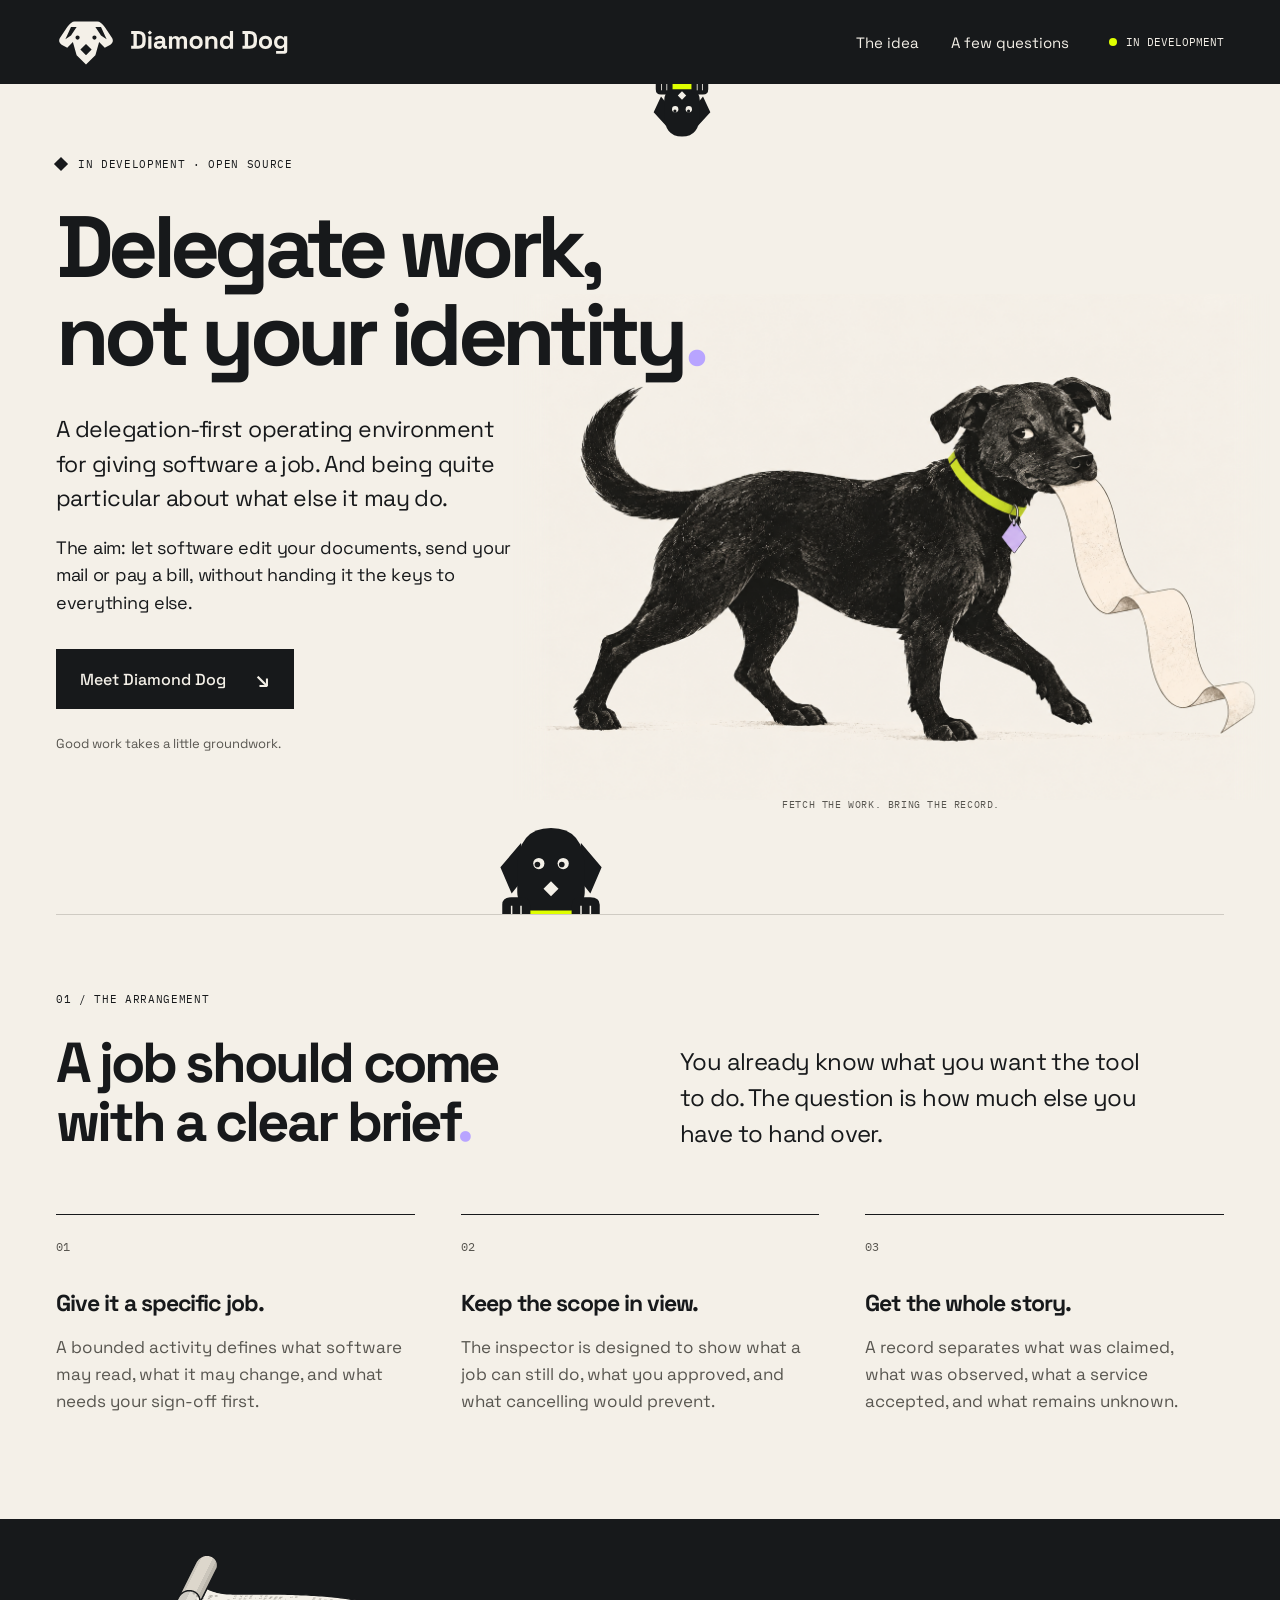
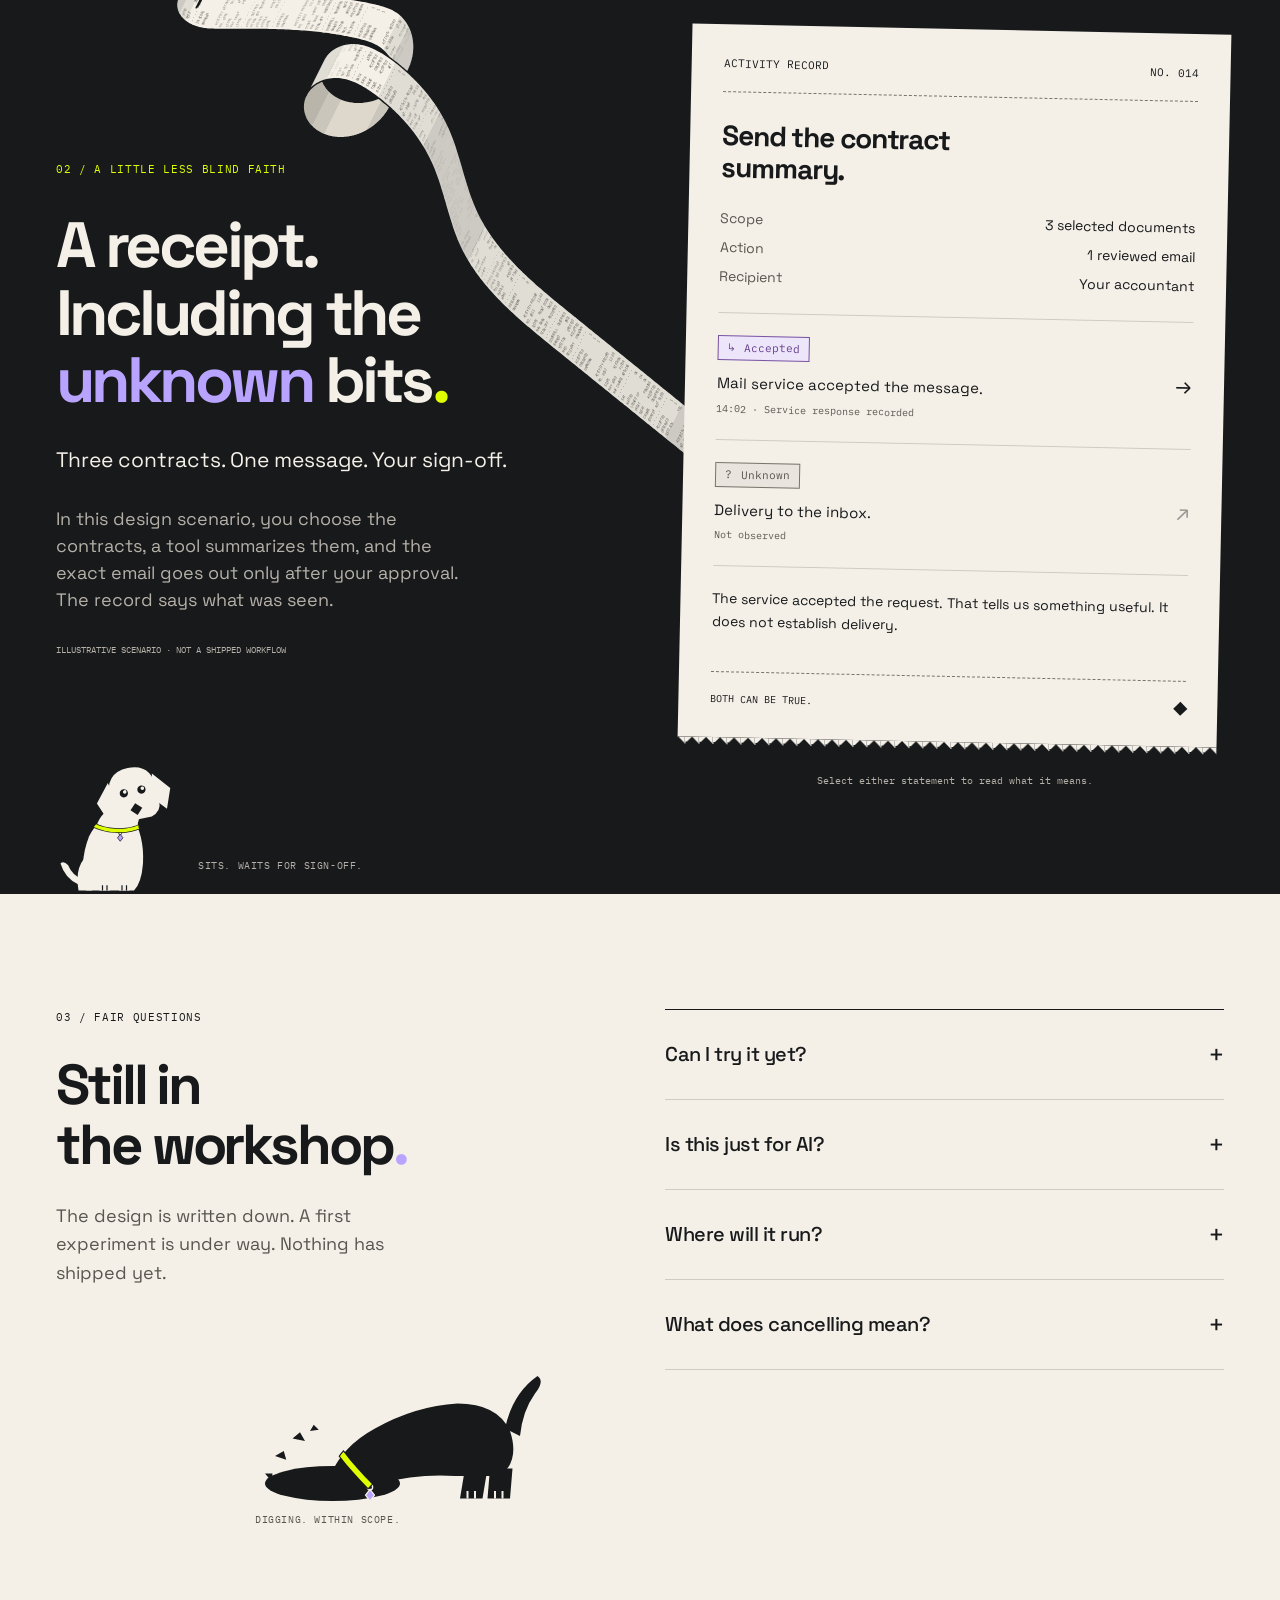
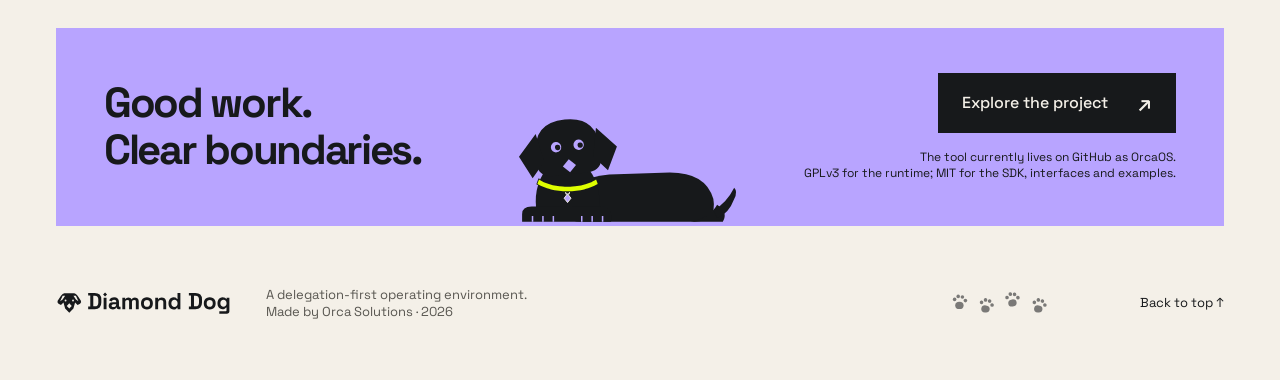
==== site/index.html @ 05a9619f "Coil the receipt loop, flat cartoon tones, collars on the peeking dogs The loop passed through itsel" ====
<!doctype html>
<html lang="en">
<head>
  <meta charset="utf-8">
  <meta name="viewport" content="width=device-width, initial-scale=1">
  <meta name="theme-color" content="#f4f0e8">
  <title>Diamond Dog — Delegate work, not your identity.</title>
  <meta name="description" content="A delegation-first operating environment. Give software a specific job, clear limits, and a record of what happened. Open source. In development.">
  <meta property="og:title" content="Diamond Dog — Delegate work, not your identity.">
  <meta property="og:description" content="Delegate work, not your identity. A delegation-first operating environment. In development.">
  <meta property="og:type" content="website">
  <meta property="og:url" content="https://diamonddog.orcasolutions.dev/">
  <meta property="og:image" content="https://diamonddog.orcasolutions.dev/assets/social.png">
  <link rel="canonical" href="https://diamonddog.orcasolutions.dev/">
  <meta name="twitter:card" content="summary_large_image">
  <link rel="icon" href="favicon.ico" sizes="32x32">
  <link rel="icon" href="assets/favicon.svg" type="image/svg+xml">
  <link rel="apple-touch-icon" href="apple-touch-icon.png">
  <link rel="preload" href="assets/SpaceGrotesk-Bold.ttf" as="font" type="font/ttf" crossorigin>
  <link rel="stylesheet" href="styles.css">
  <script src="script.js" defer></script>
</head>
<body>
  <a class="skip-link" href="#main">Skip to content</a>
  <header class="header" id="top">
    <div class="shell header-bar">
      <a class="home-link" href="#top" aria-label="Diamond Dog home"><img class="home-mark" src="assets/mark-paper.svg" width="256" height="256" alt=""><img class="home-wordmark" src="assets/wordmark-paper.svg" width="6306" height="950" alt="Diamond Dog"></a>
      <nav aria-label="Main navigation"><a href="#idea">The idea</a><a href="#questions">A few questions</a></nav>
      <span class="header-status"><span aria-hidden="true"></span> IN DEVELOPMENT</span>
      <svg class="dog dog-hang" viewBox="0 0 160 112" aria-hidden="true" focusable="false"><path class="dog-collar" d="M56 0H104V16H56Z"/><g transform="rotate(180 80 56)"><path d="M50 32 L26 58 L40 88 L58 66 Z M110 32 L134 58 L120 88 L102 66 Z"/><path d="M46 56 Q46 12 80 12 Q114 12 114 56 L114 80 Q114 96 100 102 L60 102 Q46 96 46 80 Z"/><circle class="dog-bg" cx="67" cy="64" r="6"/><circle class="dog-bg" cx="93" cy="64" r="6"/><g class="dog-eyes"><circle cx="67.5" cy="60.5" r="3"/><circle cx="93.5" cy="60.5" r="3"/></g><path class="dog-bg" d="M80 82 l8 8 l-8 8 l-8 -8 z"/></g><path d="M30 0 L30 10 Q30 20 40 20 L52 20 Q62 20 62 10 L62 0 Z M98 0 L98 10 Q98 20 108 20 L120 20 Q130 20 130 10 L130 0 Z"/><path class="dog-line" d="M41 0 V12 M51 0 V12 M109 0 V12 M119 0 V12"/></svg>
    </div>
  </header>
  <main id="main">
    <div class="shell">
      <section class="hero" aria-labelledby="hero-heading">
        <div class="hero-copy">
          <p class="eyebrow"><span class="diamond" aria-hidden="true"></span> IN DEVELOPMENT · OPEN SOURCE</p>
          <h1 id="hero-heading">Delegate work,<br>not your identity<span class="stop">.</span></h1>
          <p class="hero-description">A delegation-first operating environment for giving software a job. And being quite particular about what else it may do.</p>
          <p class="hero-plain">The aim: let software edit your documents, send your mail or pay a bill, without handing it the keys to everything else.</p>
          <a class="button" href="#idea">Meet Diamond Dog <span aria-hidden="true">↘</span></a>
          <p class="hero-note">Good work takes a little groundwork.</p>
        </div>
        <svg class="dog dog-peek" viewBox="0 0 160 110" aria-hidden="true" focusable="false"><path class="dog-collar" d="M52 96H108V110H52Z"/><path d="M48 34 L26 60 L38 88 L54 68 Z M112 34 L134 60 L122 88 L106 68 Z"/><path d="M44 62 Q44 18 80 18 Q116 18 116 62 L116 86 Q116 100 102 106 L58 106 Q44 100 44 86 Z"/><circle class="dog-bg" cx="67" cy="56" r="6"/><circle class="dog-bg" cx="93" cy="56" r="6"/><g class="dog-eyes"><circle cx="65.5" cy="57" r="3"/><circle cx="91.5" cy="57" r="3"/></g><path class="dog-bg" d="M80 75 l8 8 l-8 8 l-8 -8 z"/><path d="M28 110 L28 100 Q28 92 38 92 L48 92 Q58 92 58 100 L58 110 Z M102 110 L102 100 Q102 92 112 92 L122 92 Q132 92 132 100 L132 110 Z"/><path class="dog-line" d="M38 110 V101 M48 110 V101 M112 110 V101 M122 110 V101"/></svg>
        <figure class="hero-art"><img src="assets/dog.png" width="1536" height="1024" fetchpriority="high" alt="A sturdy black dog with folded ears and a diamond collar tag, carrying a very long receipt."><figcaption>FETCH THE WORK. BRING THE RECORD.</figcaption></figure>
      </section>
      <section class="idea" id="idea" aria-labelledby="idea-heading">
        <div class="section-heading"><p class="eyebrow">01 / THE ARRANGEMENT</p><h2 id="idea-heading">A job should come<br>with a clear brief<span class="stop">.</span></h2><p>You already know what you want the tool to do. The question is how much else you have to hand over.</p></div>
        <div class="principles">
          <article><span class="step">01</span><h3>Give it a specific job.</h3><p>A bounded activity defines what software may read, what it may change, and what needs your sign-off first.</p></article>
          <article><span class="step">02</span><h3>Keep the scope in view.</h3><p>The inspector is designed to show what a job can still do, what you approved, and what cancelling would prevent.</p></article>
          <article><span class="step">03</span><h3>Get the whole story.</h3><p>A record separates what was claimed, what was observed, what a service accepted, and what remains unknown.</p></article>
        </div>
      </section>
    </div>
  <section class="evidence" aria-labelledby="evidence-heading">
    <div class="shell evidence-grid"><svg class="receipt-ribbon" viewBox="0 0 627 591" font-size="4.369" aria-hidden="true" focusable="false"><defs><linearGradient id="rib0" gradientUnits="userSpaceOnUse" x1="264.1" y1="134.1" x2="182.8" y2="93.4"><stop offset="0" stop-color="#bab5ab"/><stop offset=".009" stop-color="#bab5ab"/><stop offset=".009" stop-color="#cbc6bc"/><stop offset=".133" stop-color="#cbc6bc"/><stop offset=".133" stop-color="#ddd7cc"/><stop offset=".585" stop-color="#ddd7cc"/><stop offset=".585" stop-color="#cbc6bc"/><stop offset=".764" stop-color="#cbc6bc"/><stop offset=".764" stop-color="#bab5ab"/><stop offset="1" stop-color="#bab5ab"/></linearGradient><linearGradient id="rib1" gradientUnits="userSpaceOnUse" x1="24.5" y1="11" x2="265.4" y2="131.5"><stop offset="0" stop-color="#cdcac3"/><stop offset=".034" stop-color="#cdcac3"/><stop offset=".034" stop-color="#e0ddd5"/><stop offset=".072" stop-color="#e0ddd5"/><stop offset=".072" stop-color="#f4f0e8"/><stop offset=".867" stop-color="#f4f0e8"/><stop offset=".867" stop-color="#e0ddd5"/><stop offset=".919" stop-color="#e0ddd5"/><stop offset=".919" stop-color="#cdcac3"/><stop offset="1" stop-color="#cdcac3"/></linearGradient><linearGradient id="rib2" gradientUnits="userSpaceOnUse" x1="45" y1="22" x2="46.1" y2="22.5"><stop offset="0" stop-color="#e0ddd5"/><stop offset=".826" stop-color="#e0ddd5"/><stop offset=".826" stop-color="#cdcac3"/><stop offset="1" stop-color="#cdcac3"/></linearGradient><linearGradient id="rib3" gradientUnits="userSpaceOnUse" x1="48.2" y1="18.2" x2="26.4" y2="7.3"><stop offset="0" stop-color="#bab5ab"/><stop offset=".187" stop-color="#bab5ab"/><stop offset=".187" stop-color="#cbc6bc"/><stop offset=".375" stop-color="#cbc6bc"/><stop offset=".375" stop-color="#ddd7cc"/><stop offset=".852" stop-color="#ddd7cc"/><stop offset=".852" stop-color="#cbc6bc"/><stop offset=".981" stop-color="#cbc6bc"/><stop offset=".981" stop-color="#bab5ab"/><stop offset="1" stop-color="#bab5ab"/></linearGradient><linearGradient id="rib4" gradientUnits="userSpaceOnUse" x1="168.8" y1="121.4" x2="704" y2="389"><stop offset="0" stop-color="#cdcac3"/><stop offset=".002" stop-color="#cdcac3"/><stop offset=".002" stop-color="#e0ddd5"/><stop offset=".021" stop-color="#e0ddd5"/><stop offset=".021" stop-color="#f4f0e8"/><stop offset=".123" stop-color="#f4f0e8"/><stop offset=".123" stop-color="#e0ddd5"/><stop offset=".241" stop-color="#e0ddd5"/><stop offset=".241" stop-color="#cdcac3"/><stop offset=".414" stop-color="#cdcac3"/><stop offset=".414" stop-color="#e0ddd5"/><stop offset=".897" stop-color="#e0ddd5"/><stop offset=".897" stop-color="#cdcac3"/><stop offset=".961" stop-color="#cdcac3"/><stop offset=".961" stop-color="#e0ddd5"/><stop offset="1" stop-color="#e0ddd5"/></linearGradient></defs><path fill="url(#rib0)" d="M264.1 134.1l-1.4 2.6-1.6 2.5-1.7 2.5-1.8 2.4-2 2.3-2 2.3-2.1 2.1-2.2 2-2.3 1.9-2.4 1.9-2.5 1.7-2.5 1.5-2.6 1.5-2.6 1.3-2.7 1.3-2.7 1-2.7 1-2.8 .8-2.8 .7-2.8 .5-2.7 .4-2.8 .3-2.8 .1-2.7 0-2.7-.1-2.6-.3-2.6-.4-2.6-.5-2.5-.7-2.4-.8-2.3-.8-2.3-1-2.1-1.2-2.1-1.2-2-1.3-1.8-1.4-1.8-1.5-1.6-1.6-1.6-1.6-1.4-1.7-1.2-1.8-1.2-1.8-1-1.9-.8-1.9-.8-2-.5-2-.5-2-.3-2-.2-2.1 0-2 .1-2 .3-2 .4-2 .5-1.9 .7-1.9 .8-1.9-20 40-.8 1.9-.7 1.9-.5 1.9-.4 2-.3 2-.1 2 0 2 .2 2.1 .3 2 .5 2 .5 2 .8 2 .8 1.9 1 1.9 1.2 1.8 1.2 1.8 1.4 1.7 1.6 1.6 1.6 1.6 1.8 1.5 1.8 1.4 2 1.3 2.1 1.2 2.1 1.2 2.3 1 2.3 .8 2.4 .8 2.5 .7 2.6 .5 2.6 .4 2.6 .3 2.7 .1 2.7 0 2.8-.1 2.8-.3 2.7-.4 2.8-.5 2.8-.7 2.8-.8 2.7-1 2.7-1 2.7-1.3 2.6-1.3 2.6-1.5 2.5-1.5 2.5-1.7 2.4-1.9 2.3-1.9 2.2-2 2.1-2.1 2-2.3 2-2.3 1.8-2.4 1.7-2.5 1.6-2.5 1.4-2.6z"/><path class="rib-edge" d="M264.1 134.1l-1.4 2.6-1.6 2.5-1.7 2.5-1.8 2.4-2 2.3-2 2.3-2.1 2.1-2.2 2-2.3 1.9-2.4 1.9-2.5 1.7-2.5 1.5-2.6 1.5-2.6 1.3-2.7 1.3-2.7 1-2.7 1-2.8 .8-2.8 .7-2.8 .5-2.7 .4-2.8 .3-2.8 .1-2.7 0-2.7-.1-2.6-.3-2.6-.4-2.6-.5-2.5-.7-2.4-.8-2.3-.8-2.3-1-2.1-1.2-2.1-1.2-2-1.3-1.8-1.4-1.8-1.5-1.6-1.6-1.6-1.6-1.4-1.7-1.2-1.8-1.2-1.8-1-1.9-.8-1.9-.8-2-.5-2-.5-2-.3-2-.2-2.1 0-2 .1-2 .3-2 .4-2 .5-1.9 .7-1.9 .8-1.9M244.1 174.1l-1.4 2.6-1.6 2.5-1.7 2.5-1.8 2.4-2 2.3-2 2.3-2.1 2.1-2.2 2-2.3 1.9-2.4 1.9-2.5 1.7-2.5 1.5-2.6 1.5-2.6 1.3-2.7 1.3-2.7 1-2.7 1-2.8 .8-2.8 .7-2.8 .5-2.7 .4-2.8 .3-2.8 .1-2.7 0-2.7-.1-2.6-.3-2.6-.4-2.6-.5-2.5-.7-2.4-.8-2.3-.8-2.3-1-2.1-1.2-2.1-1.2-2-1.3-1.8-1.4-1.8-1.5-1.6-1.6-1.6-1.6-1.4-1.7-1.2-1.8-1.2-1.8-1-1.9-.8-1.9-.8-2-.5-2-.5-2-.3-2-.2-2.1 0-2 .1-2 .3-2 .4-2 .5-1.9 .7-1.9 .8-1.9M264.1 134.1l-20 40M168.8 121.4l-20 40"/><path fill="url(#rib1)" d="M24.5 11l-.4 .9-.3 1-.3 .9-.3 1-.1 1-.2 1-.1 1 0 1 .1 1 0 1 .2 .9 .2 1 .2 1 .3 1 .3 .9 .4 .9 .4 1 .4 .9 .5 .8 .5 .9 .6 .8 .5 .8 .7 .8 .6 .8 .7 .7 .7 .7 .7 .7 .8 .7 .7 .6 .8 .6 .8 .6 .8 .6 .9 .5 .8 .6 .9 .5 .9 .4 2 1 2 .8 2.1 .8 2.2 .6 2.1 .6 2.2 .5 2.2 .4 2.2 .3 2.2 .3 2.2 .2 2.2 .1 2.2 .1 2.2 .1 2.3 .1 2.2 0 2.2 0 2.2 0 2.3 0 3 0 3-.1 3 0 3 0 3 0 3 0 3 0 3 0 3 0 3 0 3 0 3 .1 2.9 0 3 0 3 .1 3 0 3 .1 3 .1 3 .1 3 .1 3 .1 3 .1 3 .1 3 .1 3 .2 3 .2 3 .1 3 .2 3 .3 3 .2 3 .2 3 .3 3 .3 2.9 .3 3 .3 3 .3 3 .4 3 .3 2.9 .4 3 .5 3 .4 2.9 .5 3 .4 3 .5 2.9 .6 3 .5 2.9 .6 2.9 .6 3 .6 2.9 .7 2.4 .6 2.5 .6 2.4 .6 2.4 .7 2.4 .8 2.3 .8 2.4 .9 2.2 1 2.3 1.1 2.1 1.3 2.1 1.3 2.1 1.5 1.9 1.7 1.9 1.7 1.7 1.9 1.7 2 1.5 2.1 1.4 2.2 1.3 2.3 1.2 2.4 1 2.4 .9 2.6 .8 2.6 .6 2.6 .5 2.8 .4 2.7 .2 2.8 .1 2.8-.1 2.9-.2 2.8-.4 2.9-.5 2.8-.7 2.9-.8 2.8-.9 2.8-1.1 2.8-1.2 2.7-1.3 2.7-20 40 1.3-2.7 1.2-2.7 1.1-2.8 .9-2.8 .8-2.8 .7-2.9 .5-2.8 .4-2.9 .2-2.8 .1-2.9-.1-2.8-.2-2.8-.4-2.7-.5-2.8-.6-2.6-.8-2.6-.9-2.6-1-2.4-1.2-2.4-1.3-2.3-1.4-2.2-1.5-2.1-1.7-2-1.7-1.9-1.9-1.7-1.9-1.7-2.1-1.5-2.1-1.3-2.1-1.3-2.3-1.1-2.2-1-2.4-.9-2.3-.8-2.4-.8-2.4-.7-2.4-.6-2.5-.6-2.4-.6-2.9-.7-3-.6-2.9-.6-2.9-.6-3-.5-2.9-.6-3-.5-3-.4-2.9-.5-3-.4-3-.5-2.9-.4-3-.3-3-.4-3-.3-3-.3-2.9-.3-3-.3-3-.3-3-.2-3-.2-3-.3-3-.2-3-.1-3-.2-3-.2-3-.1-3-.1-3-.1-3-.1-3-.1-3-.1-3-.1-3-.1-3 0-3-.1-3 0-2.9 0-3-.1-3 0-3 0-3 0-3 0-3 0-3 0-3 0-3 0-3 0-3 .1-3 0-2.3 0-2.2 0-2.2 0-2.2 0-2.3-.1-2.2-.1-2.2-.1-2.2-.1-2.2-.2-2.2-.3-2.2-.3-2.2-.4-2.2-.5-2.1-.6-2.2-.6-2.1-.8-2-.8-2-1-.9-.4-.9-.5-.8-.6-.9-.5-.8-.6-.8-.6-.8-.6-.7-.6-.8-.7-.7-.7-.7-.7-.7-.7-.6-.8-.7-.8-.5-.8-.6-.8-.5-.9-.5-.8-.4-.9-.4-1-.4-.9-.3-.9-.3-1-.2-1-.2-1-.2-.9 0-1-.1-1 0-1 .1-1 .2-1 .1-1 .3-1 .3-.9 .3-1 .4-.9z"/><path class="rib-edge" d="M24.5 11l-.4 .9-.3 1-.3 .9-.3 1-.1 1-.2 1-.1 1 0 1 .1 1 0 1 .2 .9 .2 1 .2 1 .3 1 .3 .9 .4 .9 .4 1 .4 .9 .5 .8 .5 .9 .6 .8 .5 .8 .7 .8 .6 .8 .7 .7 .7 .7 .7 .7 .8 .7 .7 .6 .8 .6 .8 .6 .8 .6 .9 .5 .8 .6 .9 .5 .9 .4 2 1 2 .8 2.1 .8 2.2 .6 2.1 .6 2.2 .5 2.2 .4 2.2 .3 2.2 .3 2.2 .2 2.2 .1 2.2 .1 2.2 .1 2.3 .1 2.2 0 2.2 0 2.2 0 2.3 0 3 0 3-.1 3 0 3 0 3 0 3 0 3 0 3 0 3 0 3 0 3 0 3 .1 2.9 0 3 0 3 .1 3 0 3 .1 3 .1 3 .1 3 .1 3 .1 3 .1 3 .1 3 .1 3 .2 3 .2 3 .1 3 .2 3 .3 3 .2 3 .2 3 .3 3 .3 2.9 .3 3 .3 3 .3 3 .4 3 .3 2.9 .4 3 .5 3 .4 2.9 .5 3 .4 3 .5 2.9 .6 3 .5 2.9 .6 2.9 .6 3 .6 2.9 .7 2.4 .6 2.5 .6 2.4 .6 2.4 .7 2.4 .8 2.3 .8 2.4 .9 2.2 1 2.3 1.1 2.1 1.3 2.1 1.3 2.1 1.5 1.9 1.7 1.9 1.7 1.7 1.9 1.7 2 1.5 2.1 1.4 2.2 1.3 2.3 1.2 2.4 1 2.4 .9 2.6 .8 2.6 .6 2.6 .5 2.8 .4 2.7 .2 2.8 .1 2.8-.1 2.9-.2 2.8-.4 2.9-.5 2.8-.7 2.9-.8 2.8-.9 2.8-1.1 2.8-1.2 2.7-1.3 2.7M4.5 51l-.4 .9-.3 1-.3 .9-.3 1-.1 1-.2 1-.1 1 0 1 .1 1 0 1 .2 .9 .2 1 .2 1 .3 1 .3 .9 .4 .9 .4 1 .4 .9 .5 .8 .5 .9 .6 .8 .5 .8 .7 .8 .6 .8 .7 .7 .7 .7 .7 .7 .8 .7 .7 .6 .8 .6 .8 .6 .8 .6 .9 .5 .8 .6 .9 .5 .9 .4 2 1 2 .8 2.1 .8 2.2 .6 2.1 .6 2.2 .5 2.2 .4 2.2 .3 2.2 .3 2.2 .2 2.2 .1 2.2 .1 2.2 .1 2.3 .1 2.2 0 2.2 0 2.2 0 2.3 0 3 0 3-.1 3 0 3 0 3 0 3 0 3 0 3 0 3 0 3 0 3 0 3 .1 2.9 0 3 0 3 .1 3 0 3 .1 3 .1 3 .1 3 .1 3 .1 3 .1 3 .1 3 .1 3 .2 3 .2 3 .1 3 .2 3 .3 3 .2 3 .2 3 .3 3 .3 2.9 .3 3 .3 3 .3 3 .4 3 .3 2.9 .4 3 .5 3 .4 2.9 .5 3 .4 3 .5 2.9 .6 3 .5 2.9 .6 2.9 .6 3 .6 2.9 .7 2.4 .6 2.5 .6 2.4 .6 2.4 .7 2.4 .8 2.3 .8 2.4 .9 2.2 1 2.3 1.1 2.1 1.3 2.1 1.3 2.1 1.5 1.9 1.7 1.9 1.7 1.7 1.9 1.7 2 1.5 2.1 1.4 2.2 1.3 2.3 1.2 2.4 1 2.4 .9 2.6 .8 2.6 .6 2.6 .5 2.8 .4 2.7 .2 2.8 .1 2.8-.1 2.9-.2 2.8-.4 2.9-.5 2.8-.7 2.9-.8 2.8-.9 2.8-1.1 2.8-1.2 2.7-1.3 2.7M24.5 11l-20 40M264.1 134.1l-20 40"/><text transform="matrix(.356 -.712 .609 .668 10.9 70.7)" opacity=".75">BONE        BURIED</text><text transform="matrix(.356 -.712 .81 .558 15.6 74.8)">HOLE      IN SCOPE</text><text transform="matrix(.356 -.712 .904 .427 21.2 78)">- - - - - - - - -</text><text transform="matrix(.356 -.712 .934 .287 27.3 80.3)">IN SCOPE       YES</text><text transform="matrix(.356 -.712 .924 .17 33.4 81.7)">UNKNOWN          0</text><text transform="matrix(.356 -.712 .876 .03 47.5 83.1)" opacity=".75"> ACTIVITY RECORD</text><text transform="matrix(.356 -.712 .863 .001 53.2 83.2)" opacity=".75">NO. 0002     10:15</text><text transform="matrix(.356 -.712 .86 -.004 60.5 83.2)" opacity=".75">SCOPE         WALK</text><text transform="matrix(.356 -.712 .86 -.003 66.1 83.1)" opacity=".75">MAY SNIFF    POSTS</text><text transform="matrix(.356 -.712 .861 -.002 71.8 83.1)" opacity=".75">LEASH           ON</text><text transform="matrix(.356 -.712 .862 0 77.4 83.1)" opacity=".75">- - - - - - - - -</text><text transform="matrix(.356 -.712 .863 .002 83.1 83.1)" opacity=".75">POSTS SNIFFED   14</text><text transform="matrix(.356 -.712 .864 .004 88.7 83.1)" opacity=".75">OTHER DOG OBSERVED</text><text transform="matrix(.356 -.712 .866 .007 94.4 83.2)" opacity=".75">PULLED          NO</text><text transform="matrix(.356 -.712 .868 .011 100.1 83.2)" opacity=".75">PUDDLE     AVOIDED</text><text transform="matrix(.356 -.712 .87 .016 105.8 83.3)" opacity=".75">HOME       ON TIME</text><text transform="matrix(.356 -.712 .872 .021 111.5 83.4)" opacity=".75">- - - - - - - - -</text><text transform="matrix(.356 -.712 .875 .027 117.2 83.6)" opacity=".75">OBSERVED         1</text><text transform="matrix(.356 -.712 .878 .034 123 83.8)" opacity=".75">UNKNOWN          0</text><text transform="matrix(.356 -.712 .885 .05 136.8 84.5)" opacity=".75"> ACTIVITY RECORD</text><text transform="matrix(.356 -.712 .889 .059 142.7 84.8)" opacity=".75">NO. 0003     11:40</text><text transform="matrix(.356 -.712 .895 .073 150.3 85.4)" opacity=".75">SCOPE   FRONT DOOR</text><text transform="matrix(.356 -.712 .899 .084 156.1 85.9)" opacity=".75">MAY BARK      ONCE</text><text transform="matrix(.356 -.712 .903 .096 162 86.5)">SIGN-OFF  REQUIRED</text><text transform="matrix(.356 -.712 .907 .108 168 87.2)">- - - - - - - - -</text><text transform="matrix(.356 -.712 .911 .121 173.9 87.9)">DOORBELL  OBSERVED</text><text transform="matrix(.356 -.712 .915 .135 179.9 88.7)">BARKED        ONCE</text><text transform="matrix(.356 -.712 .919 .15 185.9 89.7)">VISITOR    GREETED</text><text transform="matrix(.356 -.712 .923 .165 192 90.7)">MAIL      ACCEPTED</text><text transform="matrix(.356 -.712 .926 .182 198 91.8)">DELIVERY   UNKNOWN</text><text transform="matrix(.356 -.712 .929 .199 204.1 93.1)">- - - - - - - - -</text><text transform="matrix(.356 -.712 .931 .218 210.2 94.5)">ACCEPTED         1</text><text transform="matrix(.356 -.712 .934 .271 216.3 96)">OBSERVED         1</text><text transform="matrix(.356 -.712 .931 .326 222.4 98)">UNKNOWN          1</text><text transform="matrix(.356 -.712 .75 .63 236.1 105.5)"> ACTIVITY RECORD</text><text transform="matrix(.356 -.712 .647 .694 240.7 109.8)">NO. 0004     12:30</text><text transform="matrix(.356 -.712 .483 .751 245.4 116.1)" opacity=".75">SCOPE      KITCHEN</text><text transform="matrix(.356 -.712 .377 .767 248.2 121)" opacity=".5">MAY READ     FLOOR</text><text transform="matrix(.356 -.712 .276 .771 250.2 126.1)" opacity=".25">MAY CHANGE NOTHING</text><text transform="matrix(.356 -.712 .183 .767 251.6 131.1)" opacity=".25">- - - - - - - - -</text><text transform="matrix(.356 -.712 .097 .757 252.4 136.1)" opacity=".25">SAT             OK</text><path fill="url(#rib2)" d="M45 22l.8-.6 .7-.7 .7-.8 .5-.8 .5-.9-20 40-.5 .9-.5 .8-.7 .8-.7 .7-.8 .6z"/><path class="rib-edge" d="M45 22l.8-.6 .7-.7 .7-.8 .5-.8 .5-.9M25 62l.8-.6 .7-.7 .7-.8 .5-.8 .5-.9M45 22l-20 40M48.2 18.2l-20 40"/><path fill="url(#rib3)" d="M48.2 18.2l.4-.9 .3-.9 .2-1 .1-1 0-1 0-1-.2-1-.3-.9-.3-1-.5-.9-.5-.8-.6-.8-.6-.8-.8-.7-.7-.6-.9-.6-.8-.4-1-.5-.9-.3-1-.2-.9-.2-1-.1-1-.1-1 .1-1 .1-1 .2-1 .3-.9 .4-.9 .4-.9 .4-.8 .6-.8 .6-.8 .6-.7 .7-.7 .8-.6 .7-.6 .9-.5 .8-.5 .9-20 40 .5-.9 .5-.8 .6-.9 .6-.7 .7-.8 .7-.7 .8-.6 .8-.6 .8-.6 .9-.4 .9-.4 .9-.4 1-.3 1-.2 1-.1 1-.1 1 .1 1 .1 .9 .2 1 .2 .9 .3 1 .5 .8 .4 .9 .6 .7 .6 .8 .7 .6 .8 .6 .8 .5 .8 .5 .9 .3 1 .3 .9 .2 1 0 1 0 1-.1 1-.2 1-.3 .9-.4 .9z"/><path class="rib-edge" d="M48.2 18.2l.4-.9 .3-.9 .2-1 .1-1 0-1 0-1-.2-1-.3-.9-.3-1-.5-.9-.5-.8-.6-.8-.6-.8-.8-.7-.7-.6-.9-.6-.8-.4-1-.5-.9-.3-1-.2-.9-.2-1-.1-1-.1-1 .1-1 .1-1 .2-1 .3-.9 .4-.9 .4-.9 .4-.8 .6-.8 .6-.8 .6-.7 .7-.7 .8-.6 .7-.6 .9-.5 .8-.5 .9M28.2 58.2l.4-.9 .3-.9 .2-1 .1-1 0-1 0-1-.2-1-.3-.9-.3-1-.5-.9-.5-.8-.6-.8-.6-.8-.8-.7-.7-.6-.9-.6-.8-.4-1-.5-.9-.3-1-.2-.9-.2-1-.1-1-.1-1 .1-1 .1-1 .2-1 .3-.9 .4-.9 .4-.9 .4-.8 .6-.8 .6-.8 .6-.7 .7-.7 .8-.6 .7-.6 .9-.5 .8-.5 .9M48.2 18.2l-20 40M24.5 11l-20 40"/><path fill="url(#rib4)" d="M168.8 121.4l.9-1.8 1.1-1.7 1.2-1.7 1.3-1.6 1.4-1.6 1.5-1.4 1.6-1.4 1.8-1.3 1.8-1.2 1.9-1 2-1 2-.9 2.2-.7 2.2-.6 2.2-.6 2.3-.4 2.3-.2 2.4-.2 2.4 0 2.4 .1 2.4 .2 2.4 .4 2.4 .4 2.4 .6 2.4 .7 2.3 .8 2.3 .9 2.3 1 2.3 1 2.2 1.2 2.2 1.1 2.2 1.3 2.2 1.2 2.1 1.4 2.1 1.3 2.1 1.4 2 1.5 2 1.4 2 1.5 2.4 1.9 2.4 1.8 2.4 1.9 2.3 2 2.3 1.9 2.3 2 2.3 2 2.2 2.1 2.2 2.1 2.2 2.1 2.1 2.1 2.1 2.2 2.1 2.2 2.1 2.2 2 2.3 2 2.3 1.9 2.3 1.9 2.3 1.9 2.4 1.8 2.4 1.8 2.5 1.8 2.4 1.7 2.5 1.7 2.6 1.6 2.5 1.6 2.6 1.6 2.6 1.5 2.6 1.4 2.7 1.5 2.7 1.3 2.7 1.3 2.7 1.3 2.7 1.2 2.8 1.2 2.8 1.1 2.8 1.1 2.9 1.1 2.8 1 2.9 1 2.8 .9 2.9 .9 2.9 .9 2.9 .9 2.9 .9 2.9 .9 2.9 .8 2.9 .9 2.9 .8 2.9 .8 2.9 .9 2.9 .8 2.9 .9 2.9 .9 2.9 .9 2.9 .9 2.9 .9 2.9 .9 2.9 1 2.9 1 2.8 1.1 2.9 1.1 2.8 1.1 2.8 1.2 2.8 1.2 2.8 1.3 2.7 1.3 2.8 1.3 2.7 1.4 2.6 1.5 2.7 1.5 2.6 1.5 2.6 1.6 2.6 1.6 2.6 1.7 2.5 1.7 2.5 1.7 2.5 1.8 2.5 1.8 2.4 1.8 2.4 1.9 2.4 1.9 2.4 1.9 2.3 2 2.4 1.9 2.3 2 2.2 2.1 2.3 2 2.2 2.1 2.2 2.1 2.2 2.1 2.2 2.1 2.2 2.2 2.1 2.1 2.1 2.2 2.1 2.2 2.1 2.2 2.1 2.2 2 2.3 2.1 2.2 2 2.2 2 2.3 2 2.2 1.9 2.3 2 2.3 2 2.3 1.9 2.3 1.9 2.3 2 2.3 1.9 2.3 1.9 2.3 1.9 2.3 1.9 2.3 1.9 2.4 1.9 2.3 1.9 2.3 1.9 2.4 1.9 2.3 1.9 2.3 1.9 2.4 1.8 2.3 1.9 2.3 1.9 2.4 1.9 2.3 1.9 2.3 1.9 2.4 1.9 2.3 1.9 2.4 1.9 2.3 1.9 2.3 1.9 2.4 1.8 2.3 1.9 2.4 1.9 2.3 1.9 2.3 1.9 2.4 1.9 2.3 1.9 2.3 1.9 2.4 1.9 2.3 1.9 2.4 1.9 2.3 1.8 2.3 1.9 2.4 1.9 2.3 1.9 2.4 1.9 2.3 1.9 2.3 1.9 2.4 1.9 2.3 1.9 2.4 1.9 2.3 1.9 2.3 1.8 2.4 1.9 2.3 1.9 2.3 1.9 2.4 1.9 2.3 1.9 2.4 1.9 2.3 1.9 2.3 1.9 2.4 1.9 2.3 1.9 2.4 1.8 2.3 1.9 2.3 1.9 2.4 1.9 2.3 1.9 2.3 1.9 2.4 1.9 2.3 1.9 2.4 1.9 2.3 1.9 2.3 1.9 2.4 1.8 2.3 1.9 2.4 1.9 2.3 1.9 2.3 1.9 2.4 1.9 2.3 1.9 2.3 1.9 2.4 1.9 2.3 1.9 2.4 1.9 2.3 1.9 2.3 1.8 2.4 1.9 2.3 1.9 2.4 1.9 2.3 1.9 2.3 1.9 2.4 1.9-20 40-2.4-1.9-2.3-1.9-2.3-1.9-2.4-1.9-2.3-1.9-2.4-1.9-2.3-1.8-2.3-1.9-2.4-1.9-2.3-1.9-2.4-1.9-2.3-1.9-2.3-1.9-2.4-1.9-2.3-1.9-2.3-1.9-2.4-1.9-2.3-1.9-2.4-1.8-2.3-1.9-2.3-1.9-2.4-1.9-2.3-1.9-2.4-1.9-2.3-1.9-2.3-1.9-2.4-1.9-2.3-1.9-2.3-1.9-2.4-1.8-2.3-1.9-2.4-1.9-2.3-1.9-2.3-1.9-2.4-1.9-2.3-1.9-2.4-1.9-2.3-1.9-2.3-1.9-2.4-1.9-2.3-1.8-2.3-1.9-2.4-1.9-2.3-1.9-2.4-1.9-2.3-1.9-2.3-1.9-2.4-1.9-2.3-1.9-2.4-1.9-2.3-1.9-2.3-1.8-2.4-1.9-2.3-1.9-2.4-1.9-2.3-1.9-2.3-1.9-2.4-1.9-2.3-1.9-2.3-1.9-2.4-1.9-2.3-1.9-2.4-1.8-2.3-1.9-2.3-1.9-2.4-1.9-2.3-1.9-2.4-1.9-2.3-1.9-2.3-1.9-2.4-1.9-2.3-1.9-2.3-1.9-2.4-1.8-2.3-1.9-2.3-1.9-2.4-1.9-2.3-1.9-2.3-1.9-2.4-1.9-2.3-1.9-2.3-1.9-2.3-1.9-2.3-1.9-2.3-1.9-2.3-2-2.3-1.9-2.3-1.9-2.3-2-2.3-2-2.2-1.9-2.3-2-2.2-2-2.2-2-2.3-2.1-2.2-2-2.2-2.1-2.2-2.1-2.2-2.1-2.1-2.1-2.2-2.1-2.1-2.2-2.1-2.2-2.1-2.2-2.1-2.2-2-2.2-2.1-2.3-2-2.2-1.9-2.3-2-2.4-1.9-2.3-1.9-2.4-1.9-2.4-1.8-2.4-1.8-2.4-1.8-2.5-1.7-2.5-1.7-2.5-1.7-2.5-1.6-2.6-1.6-2.6-1.5-2.6-1.5-2.6-1.5-2.7-1.4-2.6-1.3-2.7-1.3-2.8-1.3-2.7-1.2-2.8-1.2-2.8-1.1-2.8-1.1-2.8-1.1-2.9-1-2.8-1-2.9-.9-2.9-.9-2.9-.9-2.9-.9-2.9-.9-2.9-.9-2.9-.8-2.9-.9-2.9-.8-2.9-.8-2.9-.9-2.9-.8-2.9-.9-2.9-.9-2.9-.9-2.9-.9-2.9-.9-2.9-.9-2.9-1-2.8-1-2.9-1.1-2.8-1.1-2.9-1.1-2.8-1.2-2.8-1.2-2.8-1.3-2.7-1.3-2.7-1.3-2.7-1.5-2.7-1.4-2.7-1.5-2.6-1.6-2.6-1.6-2.6-1.6-2.5-1.7-2.6-1.7-2.5-1.8-2.4-1.8-2.5-1.8-2.4-1.9-2.4-1.9-2.3-1.9-2.3-2-2.3-2-2.3-2.1-2.2-2.1-2.2-2.1-2.2-2.1-2.1-2.2-2.1-2.2-2.1-2.2-2.1-2.3-2-2.3-2-2.3-1.9-2.3-2-2.4-1.9-2.4-1.8-2.4-1.9-2-1.5-2-1.4-2-1.5-2.1-1.4-2.1-1.3-2.1-1.4-2.2-1.2-2.2-1.3-2.2-1.1-2.2-1.2-2.3-1-2.3-1-2.3-.9-2.3-.8-2.4-.7-2.4-.6-2.4-.4-2.4-.4-2.4-.2-2.4-.1-2.4 0-2.4 .2-2.3 .2-2.3 .4-2.2 .6-2.2 .6-2.2 .7-2 .9-2 1-1.9 1-1.8 1.2-1.8 1.3-1.6 1.4-1.5 1.4-1.4 1.6-1.3 1.6-1.2 1.7-1.1 1.7-.9 1.8z"/><path class="rib-edge" d="M168.8 121.4l.9-1.8 1.1-1.7 1.2-1.7 1.3-1.6 1.4-1.6 1.5-1.4 1.6-1.4 1.8-1.3 1.8-1.2 1.9-1 2-1 2-.9 2.2-.7 2.2-.6 2.2-.6 2.3-.4 2.3-.2 2.4-.2 2.4 0 2.4 .1 2.4 .2 2.4 .4 2.4 .4 2.4 .6 2.4 .7 2.3 .8 2.3 .9 2.3 1 2.3 1 2.2 1.2 2.2 1.1 2.2 1.3 2.2 1.2 2.1 1.4 2.1 1.3 2.1 1.4 2 1.5 2 1.4 2 1.5 2.4 1.9 2.4 1.8 2.4 1.9 2.3 2 2.3 1.9 2.3 2 2.3 2 2.2 2.1 2.2 2.1 2.2 2.1 2.1 2.1 2.1 2.2 2.1 2.2 2.1 2.2 2 2.3 2 2.3 1.9 2.3 1.9 2.3 1.9 2.4 1.8 2.4 1.8 2.5 1.8 2.4 1.7 2.5 1.7 2.6 1.6 2.5 1.6 2.6 1.6 2.6 1.5 2.6 1.4 2.7 1.5 2.7 1.3 2.7 1.3 2.7 1.3 2.7 1.2 2.8 1.2 2.8 1.1 2.8 1.1 2.9 1.1 2.8 1 2.9 1 2.8 .9 2.9 .9 2.9 .9 2.9 .9 2.9 .9 2.9 .9 2.9 .8 2.9 .9 2.9 .8 2.9 .8 2.9 .9 2.9 .8 2.9 .9 2.9 .9 2.9 .9 2.9 .9 2.9 .9 2.9 .9 2.9 1 2.9 1 2.8 1.1 2.9 1.1 2.8 1.1 2.8 1.2 2.8 1.2 2.8 1.3 2.7 1.3 2.8 1.3 2.7 1.4 2.6 1.5 2.7 1.5 2.6 1.5 2.6 1.6 2.6 1.6 2.6 1.7 2.5 1.7 2.5 1.7 2.5 1.8 2.5 1.8 2.4 1.8 2.4 1.9 2.4 1.9 2.4 1.9 2.3 2 2.4 1.9 2.3 2 2.2 2.1 2.3 2 2.2 2.1 2.2 2.1 2.2 2.1 2.2 2.1 2.2 2.2 2.1 2.1 2.1 2.2 2.1 2.2 2.1 2.2 2.1 2.2 2 2.3 2.1 2.2 2 2.2 2 2.3 2 2.2 1.9 2.3 2 2.3 2 2.3 1.9 2.3 1.9 2.3 2 2.3 1.9 2.3 1.9 2.3 1.9 2.3 1.9 2.3 1.9 2.4 1.9 2.3 1.9 2.3 1.9 2.4 1.9 2.3 1.9 2.3 1.9 2.4 1.8 2.3 1.9 2.3 1.9 2.4 1.9 2.3 1.9 2.3 1.9 2.4 1.9 2.3 1.9 2.4 1.9 2.3 1.9 2.3 1.9 2.4 1.8 2.3 1.9 2.4 1.9 2.3 1.9 2.3 1.9 2.4 1.9 2.3 1.9 2.3 1.9 2.4 1.9 2.3 1.9 2.4 1.9 2.3 1.8 2.3 1.9 2.4 1.9 2.3 1.9 2.4 1.9 2.3 1.9 2.3 1.9 2.4 1.9 2.3 1.9 2.4 1.9 2.3 1.9 2.3 1.8 2.4 1.9 2.3 1.9 2.3 1.9 2.4 1.9 2.3 1.9 2.4 1.9 2.3 1.9 2.3 1.9 2.4 1.9 2.3 1.9 2.4 1.8 2.3 1.9 2.3 1.9 2.4 1.9 2.3 1.9 2.3 1.9 2.4 1.9 2.3 1.9 2.4 1.9 2.3 1.9 2.3 1.9 2.4 1.8 2.3 1.9 2.4 1.9 2.3 1.9 2.3 1.9 2.4 1.9 2.3 1.9 2.3 1.9 2.4 1.9 2.3 1.9 2.4 1.9 2.3 1.9 2.3 1.8 2.4 1.9 2.3 1.9 2.4 1.9 2.3 1.9 2.3 1.9 2.4 1.9M148.8 161.4l.9-1.8 1.1-1.7 1.2-1.7 1.3-1.6 1.4-1.6 1.5-1.4 1.6-1.4 1.8-1.3 1.8-1.2 1.9-1 2-1 2-.9 2.2-.7 2.2-.6 2.2-.6 2.3-.4 2.3-.2 2.4-.2 2.4 0 2.4 .1 2.4 .2 2.4 .4 2.4 .4 2.4 .6 2.4 .7 2.3 .8 2.3 .9 2.3 1 2.3 1 2.2 1.2 2.2 1.1 2.2 1.3 2.2 1.2 2.1 1.4 2.1 1.3 2.1 1.4 2 1.5 2 1.4 2 1.5 2.4 1.9 2.4 1.8 2.4 1.9 2.3 2 2.3 1.9 2.3 2 2.3 2 2.2 2.1 2.2 2.1 2.2 2.1 2.1 2.1 2.1 2.2 2.1 2.2 2.1 2.2 2 2.3 2 2.3 1.9 2.3 1.9 2.3 1.9 2.4 1.8 2.4 1.8 2.5 1.8 2.4 1.7 2.5 1.7 2.6 1.6 2.5 1.6 2.6 1.6 2.6 1.5 2.6 1.4 2.7 1.5 2.7 1.3 2.7 1.3 2.7 1.3 2.7 1.2 2.8 1.2 2.8 1.1 2.8 1.1 2.9 1.1 2.8 1 2.9 1 2.8 .9 2.9 .9 2.9 .9 2.9 .9 2.9 .9 2.9 .9 2.9 .8 2.9 .9 2.9 .8 2.9 .8 2.9 .9 2.9 .8 2.9 .9 2.9 .9 2.9 .9 2.9 .9 2.9 .9 2.9 .9 2.9 1 2.9 1 2.8 1.1 2.9 1.1 2.8 1.1 2.8 1.2 2.8 1.2 2.8 1.3 2.7 1.3 2.8 1.3 2.7 1.4 2.6 1.5 2.7 1.5 2.6 1.5 2.6 1.6 2.6 1.6 2.6 1.7 2.5 1.7 2.5 1.7 2.5 1.8 2.5 1.8 2.4 1.8 2.4 1.9 2.4 1.9 2.4 1.9 2.3 2 2.4 1.9 2.3 2 2.2 2.1 2.3 2 2.2 2.1 2.2 2.1 2.2 2.1 2.2 2.1 2.2 2.2 2.1 2.1 2.1 2.2 2.1 2.2 2.1 2.2 2.1 2.2 2 2.3 2.1 2.2 2 2.2 2 2.3 2 2.2 1.9 2.3 2 2.3 2 2.3 1.9 2.3 1.9 2.3 2 2.3 1.9 2.3 1.9 2.3 1.9 2.3 1.9 2.3 1.9 2.4 1.9 2.3 1.9 2.3 1.9 2.4 1.9 2.3 1.9 2.3 1.9 2.4 1.8 2.3 1.9 2.3 1.9 2.4 1.9 2.3 1.9 2.3 1.9 2.4 1.9 2.3 1.9 2.4 1.9 2.3 1.9 2.3 1.9 2.4 1.8 2.3 1.9 2.4 1.9 2.3 1.9 2.3 1.9 2.4 1.9 2.3 1.9 2.3 1.9 2.4 1.9 2.3 1.9 2.4 1.9 2.3 1.8 2.3 1.9 2.4 1.9 2.3 1.9 2.4 1.9 2.3 1.9 2.3 1.9 2.4 1.9 2.3 1.9 2.4 1.9 2.3 1.9 2.3 1.8 2.4 1.9 2.3 1.9 2.3 1.9 2.4 1.9 2.3 1.9 2.4 1.9 2.3 1.9 2.3 1.9 2.4 1.9 2.3 1.9 2.4 1.8 2.3 1.9 2.3 1.9 2.4 1.9 2.3 1.9 2.3 1.9 2.4 1.9 2.3 1.9 2.4 1.9 2.3 1.9 2.3 1.9 2.4 1.8 2.3 1.9 2.4 1.9 2.3 1.9 2.3 1.9 2.4 1.9 2.3 1.9 2.3 1.9 2.4 1.9 2.3 1.9 2.4 1.9 2.3 1.9 2.3 1.8 2.4 1.9 2.3 1.9 2.4 1.9 2.3 1.9 2.3 1.9 2.4 1.9M168.8 121.4l-20 40M624.2 548.7l-20 40"/><text transform="matrix(.356 -.712 .649 -.149 174.4 140)" opacity=".25"> ACTIVITY RECORD</text><text transform="matrix(.356 -.712 .711 -.083 178.8 139.2)" opacity=".25">NO. 0007     18:30</text><text transform="matrix(.356 -.712 .801 .033 185.2 138.9)" opacity=".5">SCOPE         BATH</text><text transform="matrix(.356 -.712 .852 .123 190.6 139.4)" opacity=".75">MAY GET        WET</text><text transform="matrix(.356 -.712 .89 .219 196.3 140.5)">SIGN-OFF  REQUIRED</text><text transform="matrix(.356 -.712 .91 .349 202.2 142.4)">- - - - - - - - -</text><text transform="matrix(.356 -.712 .902 .418 208.2 144.9)">BATH         ASKED</text><text transform="matrix(.356 -.712 .871 .49 214 147.9)">BATH      ACCEPTED</text><text transform="matrix(.356 -.712 .829 .54 219.6 151.3)">SHAKE     OBSERVED</text><text transform="matrix(.356 -.712 .802 .566 224.9 154.9)">TOWEL     ACCEPTED</text><text transform="matrix(.356 -.712 .772 .589 230.1 158.7)">FLOOR          WET</text><text transform="matrix(.356 -.712 .751 .604 235.1 162.6)">- - - - - - - - -</text><text transform="matrix(.356 -.712 .728 .617 239.9 166.6)">ACCEPTED         2</text><text transform="matrix(.356 -.712 .705 .63 244.7 170.7)">OBSERVED         1</text><text transform="matrix(.356 -.712 .64 .658 255.3 180.8)"> ACTIVITY RECORD</text><text transform="matrix(.356 -.712 .613 .667 259.4 185.1)">NO. 0008     20:15</text><text transform="matrix(.356 -.712 .584 .675 264.5 190.8)" opacity=".75">SCOPE  LIVING ROOM</text><text transform="matrix(.356 -.712 .555 .682 268.2 195.3)" opacity=".75">MAY USE        RUG</text><text transform="matrix(.356 -.712 .525 .688 271.7 199.8)" opacity=".75">SIGN-OFF  REQUIRED</text><text transform="matrix(.356 -.712 .495 .693 275.1 204.3)" opacity=".75">- - - - - - - - -</text><text transform="matrix(.356 -.712 .464 .697 278.2 208.9)" opacity=".75">SOFA         ASKED</text><text transform="matrix(.356 -.712 .432 .7 281.2 213.4)" opacity=".5">SOFA      DECLINED</text><text transform="matrix(.356 -.712 .417 .701 284 218)" opacity=".5">RUG             OK</text><text transform="matrix(.356 -.712 .385 .702 286.6 222.6)" opacity=".5">NAP             OK</text><text transform="matrix(.356 -.712 .354 .702 289 227.2)" opacity=".5">SNORING   OBSERVED</text><text transform="matrix(.356 -.712 .338 .702 291.3 231.8)" opacity=".5">DREAM      UNKNOWN</text><text transform="matrix(.356 -.712 .307 .701 293.4 236.4)" opacity=".25">- - - - - - - - -</text><text transform="matrix(.356 -.712 .28 .699 295.3 241)" opacity=".25">OBSERVED         1</text><text transform="matrix(.356 -.712 .268 .698 297.1 245.6)" opacity=".25">UNKNOWN          1</text><text transform="matrix(.356 -.712 .248 .696 298.8 250.1)" opacity=".25">GOOD BOY       YES</text><text transform="matrix(.356 -.712 .217 .693 302.4 261.1)" opacity=".25"> ACTIVITY RECORD</text><text transform="matrix(.356 -.712 .212 .692 303.8 265.6)" opacity=".25">NO. 0009     09:02</text><text transform="matrix(.356 -.712 .204 .691 305.6 271.5)" opacity=".25">SCOPE    BACK YARD</text><text transform="matrix(.356 -.712 .2 .691 306.9 276)" opacity=".25">MAY READ    SMELLS</text><text transform="matrix(.356 -.712 .199 .691 308.2 280.6)" opacity=".25">MAY DIG   ONE HOLE</text><text transform="matrix(.356 -.712 .2 .691 309.5 285.1)" opacity=".25">SIGN-OFF  REQUIRED</text><text transform="matrix(.356 -.712 .204 .691 310.8 289.6)" opacity=".25">- - - - - - - - -</text><text transform="matrix(.356 -.712 .208 .692 312.2 294.1)" opacity=".25">SNIFFED         OK</text><text transform="matrix(.356 -.712 .217 .693 313.6 298.7)" opacity=".25">FENCE POST    READ</text><text transform="matrix(.356 -.712 .224 .694 315 303.2)" opacity=".25">ASKED TO DIG   YES</text><text transform="matrix(.356 -.712 .239 .695 316.6 307.8)" opacity=".25">HOLES DUG        1</text><text transform="matrix(.356 -.712 .257 .697 318.2 312.3)" opacity=".25">BONE         FOUND</text><text transform="matrix(.356 -.712 .268 .698 319.9 316.9)" opacity=".25">BONE        BURIED</text><text transform="matrix(.356 -.712 .293 .7 321.7 321.5)" opacity=".25">HOLE      IN SCOPE</text><text transform="matrix(.356 -.712 .307 .701 323.7 326.1)" opacity=".25">- - - - - - - - -</text><text transform="matrix(.356 -.712 .338 .702 325.8 330.7)" opacity=".5">IN SCOPE       YES</text><text transform="matrix(.356 -.712 .369 .702 328.1 335.3)" opacity=".5">UNKNOWN          0</text><text transform="matrix(.356 -.712 .428 .7 334.4 346.3)" opacity=".5"> ACTIVITY RECORD</text><text transform="matrix(.356 -.712 .457 .698 337.2 350.9)" opacity=".5">NO. 0010     10:15</text><text transform="matrix(.356 -.712 .484 .695 341.2 356.8)" opacity=".75">SCOPE         WALK</text><text transform="matrix(.356 -.712 .51 .691 344.5 361.4)" opacity=".75">MAY SNIFF    POSTS</text><text transform="matrix(.356 -.712 .535 .686 347.9 365.9)" opacity=".75">LEASH           ON</text><text transform="matrix(.356 -.712 .559 .681 351.5 370.4)" opacity=".75">- - - - - - - - -</text><text transform="matrix(.356 -.712 .581 .676 355.2 374.8)" opacity=".75">POSTS SNIFFED   14</text><text transform="matrix(.356 -.712 .602 .67 359 379.2)" opacity=".75">OTHER DOG OBSERVED</text><text transform="matrix(.356 -.712 .621 .664 363 383.6)">PULLED          NO</text><text transform="matrix(.356 -.712 .63 .661 367.1 388)">PUDDLE     AVOIDED</text><text transform="matrix(.356 -.712 .647 .655 371.3 392.3)">HOME       ON TIME</text><text transform="matrix(.356 -.712 .663 .649 375.7 396.5)">- - - - - - - - -</text><text transform="matrix(.356 -.712 .677 .643 380.1 400.8)">OBSERVED         1</text><text transform="matrix(.356 -.712 .695 .635 384.6 405)">UNKNOWN          0</text><text transform="matrix(.356 -.712 .715 .625 395.7 414.9)"> ACTIVITY RECORD</text><text transform="matrix(.356 -.712 .726 .618 400.4 418.9)">NO. 0011     11:40</text><text transform="matrix(.356 -.712 .733 .615 406.6 424.2)">SCOPE   FRONT DOOR</text><text transform="matrix(.356 -.712 .738 .612 411.4 428.2)">MAY BARK      ONCE</text><text transform="matrix(.356 -.712 .742 .609 416.3 432.2)">SIGN-OFF  REQUIRED</text><text transform="matrix(.356 -.712 .746 .606 421.1 436.2)">- - - - - - - - -</text><text transform="matrix(.356 -.712 .748 .605 426 440.2)">DOORBELL  OBSERVED</text><text transform="matrix(.356 -.712 .748 .605 430.9 444.1)">BARKED        ONCE</text><text transform="matrix(.356 -.712 .748 .605 435.9 448.1)">VISITOR    GREETED</text><text transform="matrix(.356 -.712 .748 .605 440.8 452.1)">MAIL      ACCEPTED</text><text transform="matrix(.356 -.712 .748 .605 445.7 456)">DELIVERY   UNKNOWN</text><text transform="matrix(.356 -.712 .748 .605 450.6 460)">- - - - - - - - -</text><text transform="matrix(.356 -.712 .748 .605 455.5 464)">ACCEPTED         1</text><text transform="matrix(.356 -.712 .748 .605 460.4 467.9)">OBSERVED         1</text><text transform="matrix(.356 -.712 .748 .605 465.3 471.9)">UNKNOWN          1</text><text transform="matrix(.356 -.712 .748 .605 477.1 481.4)"> ACTIVITY RECORD</text><text transform="matrix(.356 -.712 .748 .605 482 485.4)">NO. 0012     12:30</text><text transform="matrix(.356 -.712 .748 .605 488.3 490.5)">SCOPE      KITCHEN</text><text transform="matrix(.356 -.712 .748 .605 493.2 494.5)">MAY READ     FLOOR</text><text transform="matrix(.356 -.712 .748 .605 498.1 498.5)">MAY CHANGE NOTHING</text><text transform="matrix(.356 -.712 .748 .605 503 502.4)">- - - - - - - - -</text><text transform="matrix(.356 -.712 .748 .605 508 506.4)">SAT             OK</text><text transform="matrix(.356 -.712 .748 .605 512.9 510.4)">WAITED          OK</text><text transform="matrix(.356 -.712 .748 .605 517.8 514.3)">LOOKED UP       OK</text><text transform="matrix(.356 -.712 .748 .605 522.7 518.3)">TREAT      PENDING</text><text transform="matrix(.356 -.712 .748 .605 527.6 522.3)">TREAT     ACCEPTED</text><text transform="matrix(.356 -.712 .748 .605 532.5 526.2)">CRUMBS    OBSERVED</text><text transform="matrix(.356 -.712 .748 .605 537.4 530.2)">COUNTER  NOT TRIED</text><text transform="matrix(.356 -.712 .748 .605 542.3 534.1)">- - - - - - - - -</text><text transform="matrix(.356 -.712 .748 .605 547.2 538.1)">ACCEPTED         1</text><text transform="matrix(.356 -.712 .748 .605 552.1 542.1)">OBSERVED         1</text><text transform="matrix(.356 -.712 .748 .605 557 546)">GOOD BOY       YES</text><text transform="matrix(.356 -.712 .748 .605 568.8 555.6)"> ACTIVITY RECORD</text><text transform="matrix(.356 -.712 .748 .605 573.7 559.5)">NO. 0013     14:05</text><text transform="matrix(.356 -.712 .748 .605 580.1 564.7)">SCOPE          CAR</text><text transform="matrix(.356 -.712 .748 .605 585 568.7)">MAY USE  BACK SEAT</text><text transform="matrix(.356 -.712 .748 .605 589.9 572.6)">SEAT BELT       ON</text><text transform="matrix(.356 -.712 .748 .605 594.8 576.6)">- - - - - - - - -</text><text transform="matrix(.356 -.712 .748 .605 599.7 580.6)">WINDOW        DOWN</text><text transform="matrix(.356 -.712 .748 .605 604.6 584.5)">EARS      FLAPPING</text></svg>
      <div class="evidence-copy"><p class="eyebrow">02 / A LITTLE LESS BLIND FAITH</p><h2 id="evidence-heading">A receipt.<br>Including the<br><em>unknown</em> bits<span class="stop">.</span></h2><p>Three contracts. One message. Your sign-off.</p><p class="subtle">In this design scenario, you choose the contracts, a tool summarizes them, and the exact email goes out only after your approval. The record says what was seen.</p><p class="example-label">ILLUSTRATIVE SCENARIO · NOT A SHIPPED WORKFLOW</p></div>
      <div class="receipt-wrap">
        <div class="receipt">
          <div class="receipt-header"><span>ACTIVITY RECORD</span> <span>NO. 014</span></div>
          <h3>Send the contract summary.</h3>
          <dl class="receipt-facts"><div><dt>Scope</dt><dd>3 selected documents</dd></div><div><dt>Action</dt><dd>1 reviewed email</dd></div><div><dt>Recipient</dt><dd>Your accountant</dd></div></dl>
          <div class="evidence-controls" aria-label="Explore the example evidence">
            <button class="evidence-row selected" type="button" data-evidence="accepted" aria-pressed="true" aria-controls="evidence-explanation"><span class="state accepted"><span aria-hidden="true">↳</span> Accepted</span><span>Mail service accepted the message.<small>14:02 · Service response recorded</small></span><span class="row-arrow" aria-hidden="true">↗</span></button>
            <button class="evidence-row" type="button" data-evidence="unknown" aria-pressed="false" aria-controls="evidence-explanation"><span class="state unknown"><span aria-hidden="true">?</span> Unknown</span><span>Delivery to the inbox.<small>Not observed</small></span><span class="row-arrow" aria-hidden="true">↗</span></button>
          </div>
          <p id="evidence-explanation" class="receipt-explanation" aria-live="polite">The service accepted the request. That tells us something useful. It does not establish delivery.</p>
          <div class="receipt-footer"><span>BOTH CAN BE TRUE.</span><span class="diamond" aria-hidden="true"></span></div>
        </div>
        <p class="receipt-caption">Select either statement to read what it means.</p>
      </div>
    </div>
    <figure class="dog-sit-wrap"><svg class="dog dog-sit" viewBox="0 0 160 190" aria-hidden="true" focusable="false"><path d="M40 186 Q30 150 44 114 Q58 86 84 82 L100 84 Q118 112 116 150 Q114 176 104 186 Z"/><path d="M30 186 Q24 150 46 136 Q60 134 62 150 Q50 160 48 186 Z"/><path d="M58 186 V128 H72 V186 Z M84 186 V128 H98 V186 Z"/><path class="dog-line" d="M62 186 V179 M68 186 V179 M88 186 V179 M94 186 V179"/><g class="dog-tail" style="transform-origin:30px 176px"><path d="M30 178 Q12 170 6 150 Q10 146 16 152 Q22 166 34 170 Z"/></g><path d="M54 100 Q60 80 82 72 L118 80 Q108 90 109 102 Q100 110 60 110 Z"/><circle class="dog-ring" cx="85.63" cy="109.43" r="2.1" stroke-width="1.1"/><path class="dog-collar-edge" d="M49.1 101.83L53.92 103.86L57.9 105.28L61.37 106.33L65.59 107.38L69.94 108.23L73.62 108.76L77.37 109.14L81.13 109.35L85.64 109.38L89.44 109.22L93.25 108.87L96.99 108.34L100.76 107.61L104.44 106.7L108.09 105.57L111.94 104.16L110.86 101.28L110.8 97.71L106.7 99.28L103.41 100.34L100.05 101.21L96.64 101.91L93.19 102.43L89.71 102.78L86.23 102.97L82.03 102.98L78.55 102.81L75.1 102.49L71.68 102.03L67.65 101.28L64.37 100.51L60.53 99.4L57.44 98.35L53.29 96.69L51.71 98.51Z"/><path class="dog-collar" d="M50.54 101.46L54.24 103.02L58.18 104.43L61.61 105.46L65.79 106.5L70.09 107.34L73.73 107.87L77.44 108.24L81.16 108.45L85.63 108.48L89.38 108.32L93.14 107.98L96.85 107.45L100.57 106.73L104.2 105.83L107.8 104.72L110.78 103.63L109.97 101.45L109.92 99.01L107 100.13L103.66 101.2L100.25 102.09L96.8 102.79L93.3 103.32L89.78 103.68L86.25 103.87L82.01 103.88L78.49 103.71L75 103.39L71.54 102.92L67.46 102.16L64.14 101.38L60.26 100.26L57.12 99.19L53.55 97.76L52.41 99.08Z"/><path class="dog-tag" d="M85.63 111.14L89.23 115.74L85.63 120.34L82.03 115.74Z" stroke-width="1"/><g transform="rotate(-12 92 54)"><path d="M70 60 Q70 24 102 24 Q134 24 134 60 L134 76 Q134 90 120 94 L84 94 Q70 90 70 76 Z"/><path d="M72 38 L52 62 L62 88 L78 70 Z M132 38 L152 62 L142 88 L126 70 Z"/><circle class="dog-bg" cx="90" cy="56" r="5.5"/><circle class="dog-bg" cx="114" cy="56" r="5.5"/><circle cx="91.5" cy="54.5" r="2.4"/><circle cx="115.5" cy="54.5" r="2.4"/><path class="dog-bg" d="M102 72 l8 8 l-8 8 l-8 -8 z"/></g></svg><figcaption>SITS. WAITS FOR SIGN-OFF.</figcaption></figure>
  </section>
  <div class="shell">
    <section class="questions" id="questions" aria-labelledby="questions-heading">
      <div><p class="eyebrow">03 / FAIR QUESTIONS</p><h2 id="questions-heading">Still in <br>the workshop<span class="stop">.</span></h2><p class="questions-intro">The design is written down. A first experiment is under way. Nothing has shipped yet.</p><figure class="dog-dig-wrap"><svg class="dog dog-dig" viewBox="0 0 240 150" aria-hidden="true" focusable="false"><ellipse cx="62" cy="134" rx="54" ry="14"/><path d="M60 128 Q70 104 96 90 Q128 72 162 70 Q194 70 204 92 Q212 116 196 128 L160 128 Q130 126 100 134 Z"/><path d="M168 122 L164 146 L182 146 L186 122 Z M188 122 L186 146 L204 146 L206 122 Z"/><path class="dog-line" d="M170 146 V140 M176 146 V140 M192 146 V140 M198 146 V140"/><g class="dog-tail" style="transform-origin:202px 88px"><path d="M200 90 Q206 62 226 48 Q232 52 224 62 Q214 76 212 96 Z"/></g><circle class="dog-ring" cx="92" cy="136.94" r="2.1" stroke-width="1.1"/><path class="dog-collar-edge" d="M66.82 112.11L72.36 119.07L77.81 125.45L83.63 131.82L90.43 138.84L94.82 134.46L88.14 127.58L82.2 121.05L76.66 114.54L70.82 107.13L68.25 110.24Z"/><path class="dog-collar" d="M67.96 112.1L73.06 118.5L78.49 124.86L84.28 131.21L90.44 137.55L93.56 134.45L87.49 128.19L81.52 121.65L75.96 115.11L70.8 108.57L68.96 110.8Z"/><path class="dog-tag" d="M92 138.66L95.6 143.26L92 147.86L88.4 143.26Z" stroke-width="1"/><path d="M16 112 l7 -4 l2 7 z M30 98 l6 -5 l4 7 z M8 126 l6 0 l-1 6 z M44 92 l3 -5 l4 4 z"/></svg><figcaption>DIGGING. WITHIN SCOPE.</figcaption></figure></div>
      <div class="faq-list">
        <details><summary>Can I try it yet?<span aria-hidden="true">+</span></summary><p>Not yet. We’re testing the design on existing platforms first. This page introduces the project; it isn’t an invitation to hand over an account.</p></details>
        <details><summary>Is this just for AI?<span aria-hidden="true">+</span></summary><p>No. The same rules apply to apps, scripts and AI participants. Diamond Dog is about the arrangement for delegated work, whoever—or whatever—is doing it.</p></details>
        <details><summary>Where will it run?<span aria-hidden="true">+</span></summary><p>The intended environment is an open-source layer on Linux: a headless runtime and an inspector for seeing what a job may still do and what happened. It isn’t a new desktop.</p></details>
        <details><summary>What does cancelling mean?<span aria-hidden="true">+</span></summary><p>The design aims to make clear which future work cancellation would prevent. It cannot promise to reverse something that has already happened in an outside service.</p></details>
      </div>
    </section>
    <section class="closing" aria-label="Project links"><p>Good work.<br>Clear boundaries.</p><svg class="dog dog-rest" viewBox="0 0 264 122" aria-hidden="true" focusable="false"><path d="M98 118 Q78 118 80 98 Q86 72 128 68 L192 66 Q230 66 238 94 Q242 118 218 118 Z"/><path d="M214 118 Q234 114 242 100 Q254 108 248 118 Z"/><g class="dog-tail" style="transform-origin:240px 104px"><path d="M238 106 Q252 98 260 82 Q264 86 260 94 Q254 110 242 114 Z"/></g><path d="M52 112 Q46 82 62 62 L106 62 Q122 82 116 112 Z"/><circle class="dog-ring" cx="84.01" cy="86.84" r="2.1" stroke-width="1.1"/><path class="dog-collar-edge" d="M51.05 78.5L55.21 80.76L58.56 82.24L62.03 83.49L64.18 84.14L66.37 84.72L70.09 85.53L74.67 86.24L79.32 86.66L84.01 86.8L88.7 86.66L93.33 86.24L97.91 85.53L101.63 84.72L103.82 84.14L105.97 83.49L109.47 82.22L112.78 80.76L114.66 79.79L116.95 78.48L115.99 75.76L114.55 72.19L112.05 73.69L110.44 74.55L108.76 75.36L106.41 76.33L102.66 77.61L100.73 78.14L98.06 78.77L93.93 79.5L91.84 79.77L89 80.02L86.87 80.14L84 80.2L81.13 80.14L79 80.02L75.46 79.68L71.98 79.17L68.6 78.47L65.33 77.6L62.21 76.56L59.25 75.36L56.48 73.99L53.45 72.2L52.01 75.76Z"/><path class="dog-collar" d="M52.15 78.07L55.61 79.95L58.9 81.4L62.31 82.63L64.43 83.28L66.58 83.85L70.26 84.65L74.78 85.34L79.37 85.76L84.01 85.9L88.65 85.76L93.22 85.34L97.74 84.65L101.42 83.85L103.57 83.28L105.69 82.63L109.13 81.39L112.39 79.95L114.23 79L115.85 78.07L115.15 76.08L114.11 73.51L112.49 74.48L110.84 75.36L109.12 76.18L106.72 77.18L102.93 78.47L100.95 79.02L98.25 79.65L94.07 80.39L91.94 80.66L89.07 80.92L86.9 81.04L84 81.1L81.1 81.04L78.93 80.92L75.35 80.58L71.83 80.05L68.39 79.35L65.07 78.47L61.89 77.41L58.88 76.18L56.05 74.78L53.89 73.51L52.85 76.08Z"/><path class="dog-tag" d="M84.01 88.56L87.61 93.16L84.01 97.76L80.41 93.16Z" stroke-width="1"/><path d="M36 118 L36 110 Q36 102 46 102 L80 102 Q88 102 90 110 L90 118 Z M78 118 L78 110 Q78 102 88 102 L120 102 Q128 102 130 110 L130 118 Z"/><path class="dog-line" d="M47 118 V112 M58 118 V112 M69 118 V112 M99 118 V112 M110 118 V112 M121 118 V112"/><g transform="rotate(-6 84 40)"><path d="M50 44 Q50 10 84 10 Q118 10 118 44 L118 54 Q118 66 104 68 L64 68 Q50 66 50 54 Z"/><path d="M52 22 L32 44 L44 68 L58 52 Z M116 22 L136 44 L124 68 L110 52 Z"/><circle class="dog-bg" cx="72" cy="38" r="5.5"/><circle class="dog-bg" cx="96" cy="38" r="5.5"/><g class="dog-eyes"><circle cx="73.6" cy="38.5" r="2.8"/><circle cx="97.6" cy="38.5" r="2.8"/></g><path class="dog-bg" d="M84 52 l7 7 l-7 7 l-7 -7 z"/></g></svg><div><a class="button" href="https://github.com/Orca-Solutions/OrcaOS" target="_blank" rel="noopener noreferrer">Explore the project <span aria-hidden="true">↗</span></a><span>The tool currently lives on GitHub as OrcaOS.<br>GPLv3 for the runtime; MIT for the SDK, interfaces and examples.</span></div></section>
  </div>
  </main>
  <div class="shell">
    <footer class="footer"><a class="home-link" href="#top" aria-label="Diamond Dog, back to top"><img src="assets/logo.svg" width="1687" height="256" alt="Diamond Dog"></a><p>A delegation-first operating environment.<br>Made by Orca Solutions · 2026</p><svg class="dog dog-paws" viewBox="0 0 200 40" aria-hidden="true" focusable="false"><g id="paw"><ellipse cx="14" cy="24" rx="7" ry="6"/><circle cx="6" cy="14" r="3"/><circle cx="12" cy="9" r="3"/><circle cx="19" cy="10" r="3"/><circle cx="24" cy="16" r="3"/></g><use href="#paw" transform="translate(44 6) rotate(8 14 20)"/><use href="#paw" transform="translate(88 -4) rotate(-6 14 20)"/><use href="#paw" transform="translate(132 6) rotate(8 14 20)"/></svg><a href="#top">Back to top ↑</a></footer>
  </div>
</body>
</html>
---- site/styles.css ----
@font-face { font-family: Space; src: url('assets/SpaceGrotesk-Regular.ttf') format('truetype'); font-weight: 400; font-display: swap; }
@font-face { font-family: Space; src: url('assets/SpaceGrotesk-Medium.ttf') format('truetype'); font-weight: 500; font-display: swap; }
@font-face { font-family: Space; src: url('assets/SpaceGrotesk-Bold.ttf') format('truetype'); font-weight: 700; font-display: swap; }
@font-face { font-family: Plex; src: url('assets/IBMPlexMono-Regular.ttf') format('truetype'); font-weight: 400; font-display: swap; }

:root { --paper: #f4f0e8; --ink: #17191b; --muted: #585650; --acid: #dfff00; --lilac: #b8a4ff; --rule: #cfcbc3; }
* { box-sizing: border-box; }
html { scroll-behavior: smooth; scroll-padding-top: 104px; }
body { margin: 0; color: var(--ink); background: var(--paper); font-family: Space, system-ui, sans-serif; -webkit-font-smoothing: antialiased; }
a { color: inherit; text-underline-offset: .25em; }
button { font: inherit; }
img { display: block; max-width: 100%; height: auto; }
h1,h2,h3,p,figure { margin: 0; }
:focus-visible { outline: 3px solid #5635b0; outline-offset: 5px; }
.shell { width: min(1320px, calc(100% - 112px)); margin: 0 auto; }
.skip-link { position: absolute; top: -70px; left: 20px; z-index: 10; padding: 14px 22px; background: var(--acid); }
.skip-link:focus { top: 12px; }
.header { position: sticky; top: 0; z-index: 20; background: var(--ink); color: var(--paper); }
.header-bar { position: relative; display: flex; align-items: center; gap: 40px; height: 84px; }
.header .home-link { display: flex; align-items: center; gap: 14px; width: auto; }
.home-mark { width: 60px; height: 60px; }
.home-wordmark { height: 24px; width: auto; }
.home-link { flex-shrink: 0; width: 220px; }
.header nav { display: flex; gap: 32px; margin-left: auto; font-size: 15px; }
.header nav a { text-decoration: none; }
.header nav a:hover { text-decoration: underline; }
.header :focus-visible { outline-color: var(--acid); }
.header-status { display: flex; align-items: center; gap: 9px; font: 11px Plex, monospace; white-space: nowrap; }
.header-status > span { width: 8px; height: 8px; background: var(--acid); border-radius: 50%; }
.eyebrow { display: flex; align-items: center; gap: 12px; font: 11px/1.5 Plex, monospace; letter-spacing: .06em; }
.diamond { display: inline-block; width: 10px; height: 10px; flex-shrink: 0; transform: rotate(45deg); background: currentColor; }
.hero { position: relative; min-height: 830px; padding: 72px 0 78px; }
.hero-copy { position: relative; z-index: 1; }
.hero .eyebrow { margin-bottom: 30px; }
h1 { font-size: clamp(62px, 6.8vw, 98px); line-height: 1.02; letter-spacing: -.065em; font-weight: 700; }
.hero-description { max-width: 455px; margin-top: 32px; font-size: 23px; line-height: 1.5; letter-spacing: -.025em; }
.button { display: inline-flex; justify-content: center; align-items: center; gap: 30px; padding: 18px 23px; min-height: 56px; background: var(--ink); color: var(--paper); text-decoration: none; font-size: 16px; font-weight: 500; border: 1px solid var(--ink); transition: background 140ms, color 140ms; }
.button:hover { background: var(--acid); color: var(--ink); }
.button span { font-size: 22px; line-height: 1; }
.hero-plain { max-width: 455px; margin-top: 18px; font-size: 18px; line-height: 1.55; letter-spacing: -.015em; }
.hero .button { margin-top: 32px; }
.hero-note { margin-top: 24px; font-size: 13px; color: var(--muted); line-height: 1.65; }
.hero-art { position: absolute; z-index: 0; width: 65%; right: -4%; top: 210px; }
.hero-art img { mix-blend-mode: multiply; mask-image: linear-gradient(90deg,transparent,black 5%,black 95%,transparent); }
.hero-art figcaption { text-align: center; margin-top: -3px; font: 10px/1.5 Plex, monospace; letter-spacing: .06em; color: var(--muted); }
.idea { padding: 76px 0 104px; border-top: 1px solid var(--rule); }
.section-heading { display: grid; grid-template-columns: 1fr 1fr; column-gap: 80px; }
.section-heading .eyebrow { grid-column: 1/-1; margin-bottom: 25px; }
h2 { font-size: clamp(36px, 4.4vw, 62px); line-height: 1.06; letter-spacing: -.055em; }
.stop { color: var(--lilac); }
.evidence .stop { color: var(--acid); }
.section-heading > p:last-child { font-size: 24px; line-height: 1.5; max-width: 460px; align-self: end; letter-spacing: -.025em; }
.principles { display: grid; grid-template-columns: repeat(3,1fr); gap: 46px; margin-top: 62px; }
.principles article { border-top: 1px solid var(--ink); padding-top: 20px; }
.step { font: 12px Plex, monospace; color: var(--muted); }
h3 { font-size: 23px; letter-spacing: -.04em; }
.principles h3 { margin: 32px 0 16px; }
.principles p { font-size: 17px; line-height: 1.6; color: var(--muted); max-width: 350px; }
.evidence { position: relative; background: var(--ink); color: var(--paper); padding: 110px 0 105px; }
.evidence-grid { display: grid; grid-template-columns: 1fr 1fr; gap: 90px; align-items: center; }
.evidence-copy .eyebrow { color: var(--acid); margin-bottom: 34px; }
.evidence h2 { font-size: clamp(44px,5vw,70px); }
.evidence em { color: var(--lilac); font-style: normal; }
.evidence-copy > p:not(.eyebrow) { font-size: 21px; line-height: 1.5; margin-top: 29px; }
.evidence-copy > .subtle { color: #b5b0a8; font-size: 18px!important; max-width: 430px; }
.evidence-copy > .example-label { font: 9px/1.7 Plex, monospace!important; color: #b5b0a8; max-width: 380px; }
.receipt { position: relative; color: var(--ink); background: var(--paper); padding: 32px; transform: rotate(1.2deg); }
.receipt::after { content: ''; position: absolute; top: 100%; right: 0; left: 0; height: 13px; background: linear-gradient(135deg,var(--paper) 25%,transparent 25%) -7px 0 / 14px 14px,linear-gradient(225deg,var(--paper) 25%,transparent 25%) -7px 0 / 14px 14px; }
.receipt-header { display: flex; justify-content: space-between; padding-bottom: 21px; border-bottom: 1px dashed #79736a; font: 11px Plex, monospace; }
.receipt h3 { font-size: 28px; margin: 27px 0 25px; line-height: 1.16; max-width: 350px; }
.receipt-facts { margin: 0 0 27px; }
.receipt-facts div { display: flex; justify-content: space-between; gap: 18px; margin-top: 11px; font-size: 14px; }
.receipt-facts dt { color: var(--muted); }
.receipt-facts dd { margin: 0; text-align: right; }
.evidence-controls { border-top: 1px solid var(--rule); }
.evidence-row { position: relative; display: grid; grid-template-columns: 1fr auto; gap: 12px; text-align: left; width: 100%; padding: 22px 0; color: var(--ink); border: 0; border-bottom: 1px solid var(--rule); background: transparent; cursor: pointer; }
.evidence-row > span:nth-child(2) { grid-column: 1; font-size: 15px; line-height: 1.5; }
.evidence-row small { display: block; font: 10px/1.6 Plex, monospace; color: var(--muted); margin-top: 6px; }
.state { display: inline-flex; gap: 9px; align-items: center; justify-self: start; padding: 5px 9px; font: 11px/1.2 Plex, monospace; border: 1px solid; }
.accepted { color: #623d8b; background: #ede5fa; border-color: #78529f; }
.unknown { color: #56524b; background: #e9e5de; border-color: #79736a; }
.row-arrow { grid-column: 2; grid-row: 1/3; align-self: center; font-size: 22px; opacity: .4; transition: transform 140ms; }
.selected .row-arrow { opacity: 1; transform: rotate(45deg); }
.evidence-row:hover .row-arrow { opacity: 1; }
.receipt-explanation { min-height: 89px; padding-top: 21px; font-size: 14px; line-height: 1.6; }
.receipt-footer { display: flex; justify-content: space-between; align-items: center; padding-top: 20px; margin-top: 16px; border-top: 1px dashed #79736a; font: 10px Plex, monospace; }
.receipt-caption { text-align: center; margin-top: 30px; color: #b5b0a8; font: 10px/1.6 Plex, monospace; }
.questions { display: grid; grid-template-columns: 1fr 1.12fr; gap: 110px; padding: 115px 0 100px; }
.questions .eyebrow { margin-bottom: 30px; }
.questions-intro { margin-top: 27px; max-width: 355px; color: var(--muted); font-size: 18px; line-height: 1.6; }
.faq-list { border-top: 1px solid var(--ink); }
details { border-bottom: 1px solid var(--rule); }
summary { display: flex; justify-content: space-between; gap: 25px; align-items: center; cursor: pointer; padding: 27px 0; font-size: 20px; font-weight: 500; list-style: none; letter-spacing: -.025em; }
summary::-webkit-details-marker { display: none; }
summary span { font-size: 27px; font-weight: 400; }
details[open] summary span { transform: rotate(45deg); }
details p { margin: -4px 32px 27px 0; font-size: 16px; line-height: 1.65; color: var(--muted); }
.closing { display: flex; justify-content: space-between; gap: 40px; align-items: center; background: var(--lilac); padding: 45px 48px; }
.closing > p { font-size: 42px; font-weight: 700; letter-spacing: -.055em; line-height: 1.1; }
.closing > div { text-align: right; }
.closing > div > span { display: block; margin-top: 16px; font-size: 12px; }
.footer { min-height: 154px; display: flex; gap: 35px; justify-content: space-between; align-items: center; }
.footer .home-link { width: 175px; }
.footer p { color: var(--muted); font-size: 13px; }
.footer > a:last-child { font-size: 13px; text-decoration: none; }

/* The dog, recurring. Decorative spot illustrations; every one is aria-hidden. */
.dog { display: block; fill: currentColor; --dog-bg: var(--paper); --dog-metal: var(--paper); }
.dog .dog-bg { fill: var(--dog-bg); }
.dog .dog-line { fill: none; stroke: var(--dog-bg); stroke-width: 1.6; }
.dog .dog-collar { fill: var(--acid); }
.dog .dog-collar-edge { fill: var(--ink); }
.dog .dog-ring { fill: none; stroke: var(--dog-metal); }
.dog .dog-tag { fill: var(--lilac); stroke: var(--dog-metal); stroke-linejoin: round; }
.dog-peek { position: absolute; z-index: 1; left: 36%; bottom: 0; width: 150px; }
.dog-peek .dog-eyes, .dog-hang .dog-eyes { animation: dog-glance 9s ease-in-out infinite; }
.dog-hang { position: absolute; left: 50%; top: 100%; width: 84px; color: var(--ink); transition: transform 220ms ease; }
.dog-hang .dog-eyes { animation-delay: 4s; }
.is-scrolled .dog-hang { transform: translateY(-100%); opacity: 0; }
.evidence-grid { position: relative; }
.evidence-copy, .receipt-wrap { position: relative; z-index: 1; }
.receipt-ribbon { position: absolute; top: 0; left: 10.076%; width: 47.500%; margin-top: -6.515%; height: auto; pointer-events: none; user-select: none; }
.receipt-ribbon .rib-edge { fill: none; stroke: var(--ink); stroke-width: 1.6; stroke-linecap: round; stroke-linejoin: round; }
.receipt-ribbon text { font-family: Plex, monospace; fill: #4a463f; }
.dog-sit-wrap { position: absolute; left: max(56px, calc(50% - 660px)); bottom: 0; display: flex; align-items: flex-end; gap: 22px; color: var(--paper); }
.dog-sit { width: 120px; --dog-bg: var(--ink); --dog-metal: var(--ink); }
.dog-sit-wrap figcaption { margin-bottom: 20px; font: 10px/1.6 Plex, monospace; letter-spacing: .06em; color: #b5b0a8; }
.dog-dig-wrap { width: 300px; margin: 28px 0 0 auto; }
.dog-dig { width: 300px; }
.dog-dig-wrap figcaption { margin-top: 8px; font: 10px/1.6 Plex, monospace; letter-spacing: .06em; color: var(--muted); }
.dog-rest { width: 250px; align-self: flex-end; margin: 0 24px -45px; --dog-bg: var(--lilac); }
.dog-paws { width: 120px; margin-left: auto; margin-right: 34px; opacity: .55; }
.dog-tail { animation: dog-wag 8s ease-in-out infinite; }
.dog-sit .dog-tail { animation-delay: 2.5s; }
.dog-rest .dog-tail { animation-delay: 5s; }
@keyframes dog-wag { 0%, 13%, 100% { transform: rotate(0); } 3% { transform: rotate(14deg); } 6.5% { transform: rotate(-10deg); } 10% { transform: rotate(9deg); } }
@keyframes dog-glance { 0%, 42%, 76%, 100% { transform: translateX(0); } 48%, 70% { transform: translateX(-4px); } }

@media (max-width: 1100px) {
  .shell { width: calc(100% - 72px); }
  .header-bar { gap: 28px; }
  .header nav { gap: 22px; }
  .header-status { display: none; }
  .hero { min-height: 700px; }
  .hero-art { top: 235px; right: -3%; width: 64%; }
  .hero-description { max-width: 400px; font-size: 21px; }
  .hero-plain { max-width: 400px; font-size: 17px; }
  .section-heading, .evidence-grid { gap: 48px; }
  .principles { gap: 30px; }
  .receipt { padding: 25px; }
  .questions { gap: 60px; }
  .dog-peek { left: auto; right: 24px; width: 120px; }
  .receipt-ribbon { display: none; }
  .dog-rest { width: 170px; margin: 0 12px -45px; }
}
@media (max-width: 1000px) {
  html { scroll-padding-top: 80px; }
  .shell { width: calc(100% - 40px); }
  .header-bar { height: 64px; gap: 20px; }
  .home-mark { width: 46px; height: 46px; }
  .home-wordmark { height: 19px; }
  .dog-hang { left: auto; right: 12px; width: 60px; }
  .header nav { margin-left: auto; font-size: 13px; }
  .header nav a:last-child { display: none; }
  .hero { padding-top: 46px; padding-bottom: 44px; min-height: auto; }
  .hero .eyebrow { font-size: 9px; margin-bottom: 26px; }
  h1 { font-size: clamp(43px, 8.4vw, 63px); letter-spacing: -.065em; }
  .hero-description { margin-top: 24px; max-width: 440px; font-size: 19px; }
  .hero-plain { max-width: 440px; margin-top: 16px; font-size: 16px; }
  .hero .button { margin-top: 26px; }
  .hero-note { font-size: 12px; }
  .hero-art { position: relative; top: auto; right: auto; width: calc(100% + 30px); max-width: 600px; margin: 16px -15px 0; }
  .hero-art figcaption { font-size: 8px; margin-top: -9px; }
  .dog-peek { right: 0; width: 88px; }
  .idea { padding: 55px 0 64px; }
  .section-heading { display: block; }
  h2 { font-size: 42px; }
  .section-heading > p:last-child { font-size: 20px; margin-top: 24px; max-width: 450px; }
  .principles { grid-template-columns: 1fr; gap: 30px; margin-top: 40px; }
  .principles h3 { margin: 17px 0 11px; }
  .principles p { max-width: 520px; font-size: 16px; }
  .evidence { padding: 64px 0 150px; }
  .dog-sit-wrap { left: 20px; gap: 16px; }
  .dog-sit { width: 98px; }
  .dog-sit-wrap figcaption { margin-bottom: 14px; font-size: 9px; }
  .evidence-grid { grid-template-columns: 1fr; gap: 44px; }
  .evidence h2 { font-size: 53px; }
  .evidence-copy .eyebrow { font-size: 10px; margin-bottom: 26px; }
  .evidence-copy > p:not(.eyebrow) { margin-top: 23px; }
  .receipt-wrap { padding: 0 6px; max-width: 510px; width: 100%; margin: 0 auto; }
  .receipt { padding: 24px; transform: rotate(.6deg); }
  .receipt-explanation { min-height: 100px; }
  .questions { grid-template-columns: 1fr; gap: 34px; padding: 66px 0; }
  .questions h2 br { display: none; }
  .questions-intro { max-width: 440px; }
  .dog-dig-wrap { width: 220px; margin: 28px 0 0; }
  .dog-dig { width: 220px; }
  .receipt-ribbon { display: none; }
  summary { font-size: 19px; }
  .closing { display: block; padding: 30px 25px; }
  .closing > p { font-size: 39px; }
  .closing > div { text-align: left; margin-top: 28px; }
  .dog-rest { width: 150px; margin: 10px 0 0 auto; }
  .closing .button { width: 100%; justify-content: space-between; }
  .closing > div > span { font-size: 11px; line-height: 1.6; }
  .footer { flex-wrap: wrap; gap: 24px; padding: 38px 0; min-height: 0; }
  .footer p { order: 3; width: 100%; font-size: 12px; }
  .dog-paws { display: none; }
}
@media (max-width: 370px) {
  h1 { font-size: 36px; }
}
@media (prefers-reduced-motion: reduce) {
  html { scroll-behavior: auto; }
  *,*::before,*::after { transition: none!important; animation: none!important; }
}
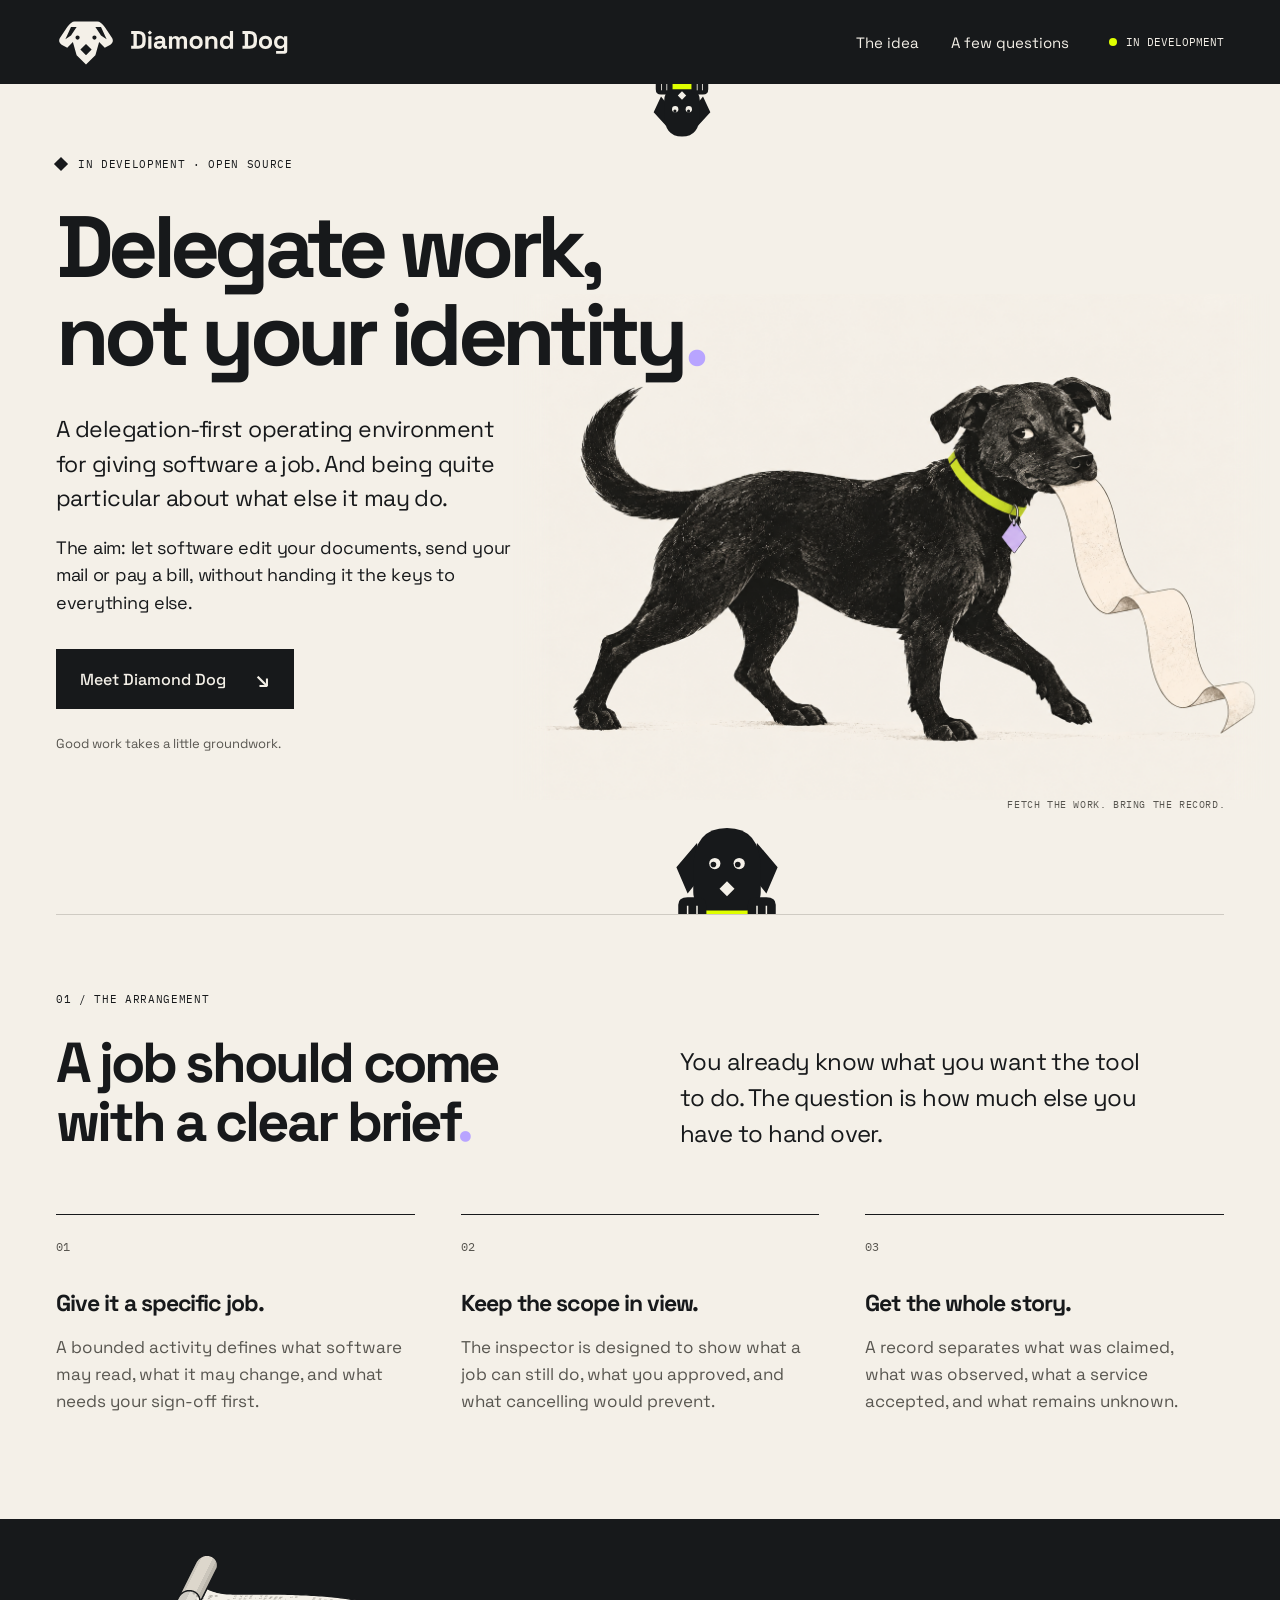
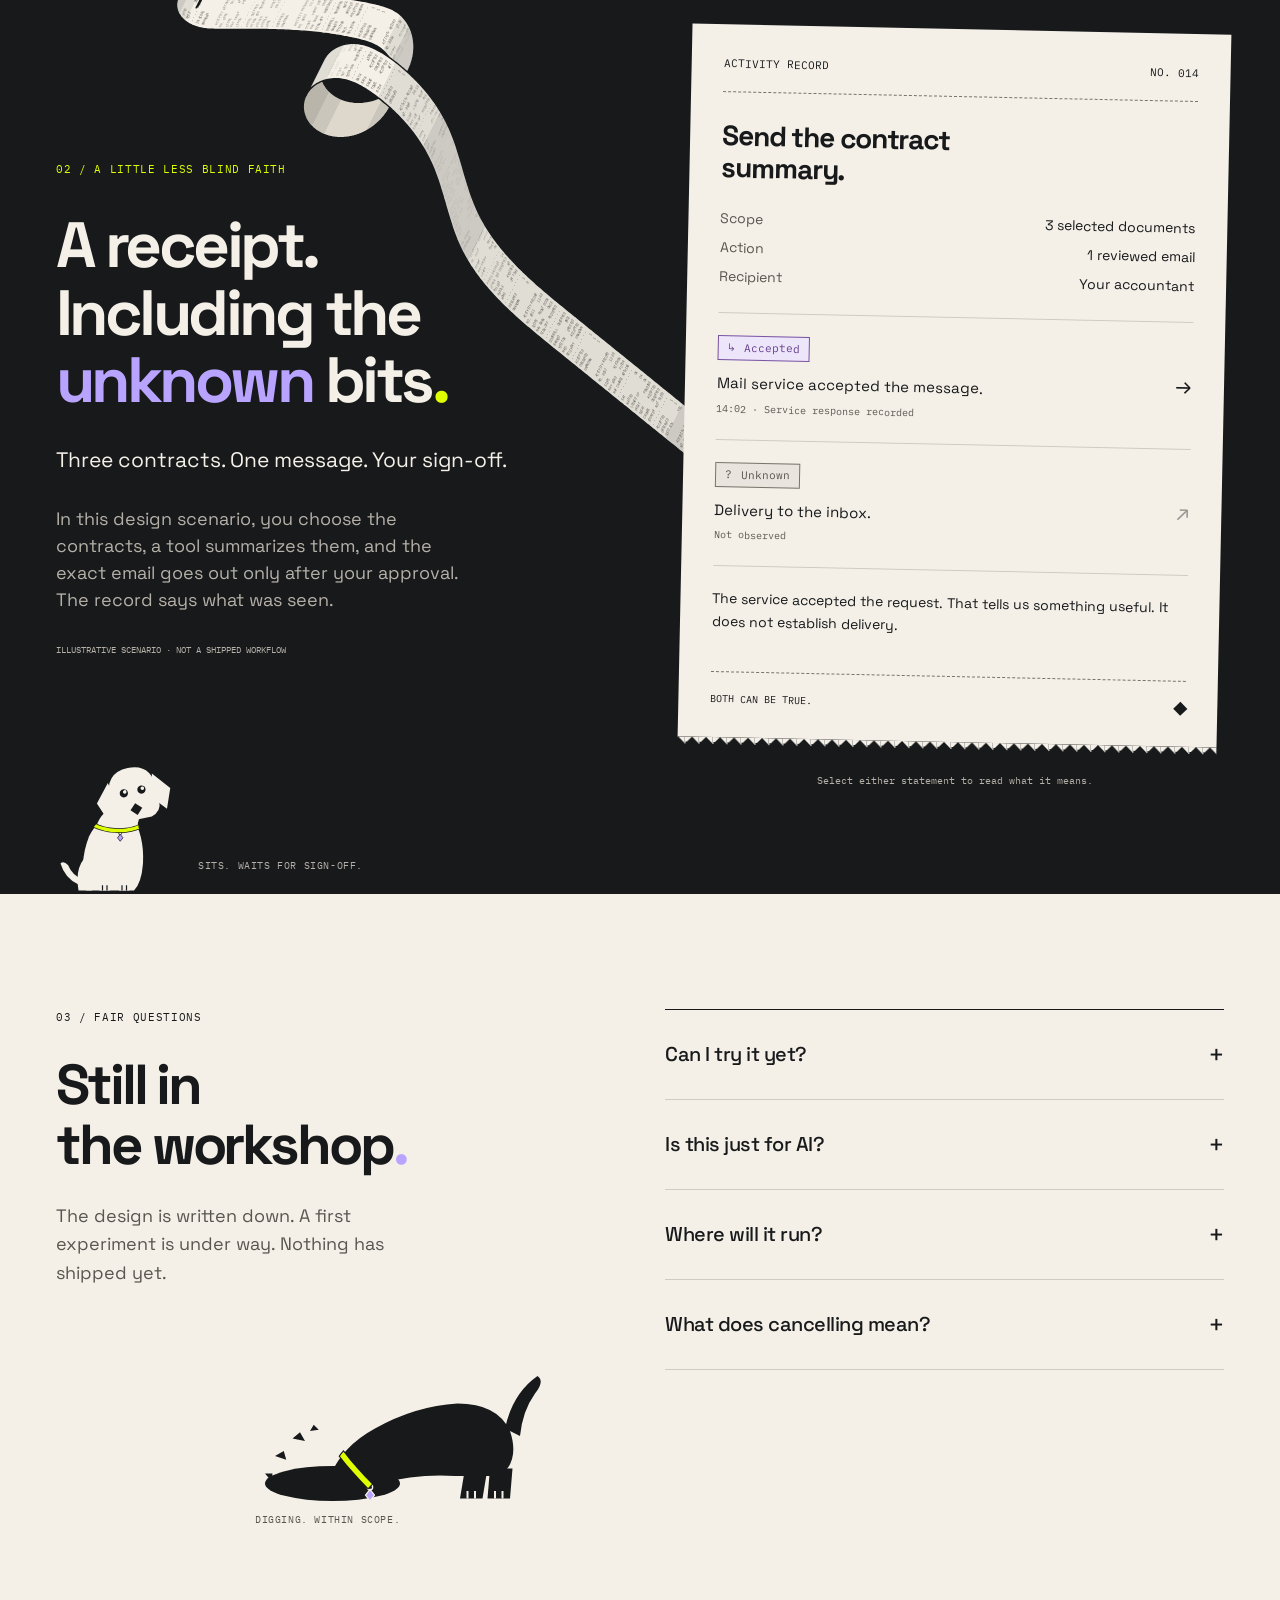
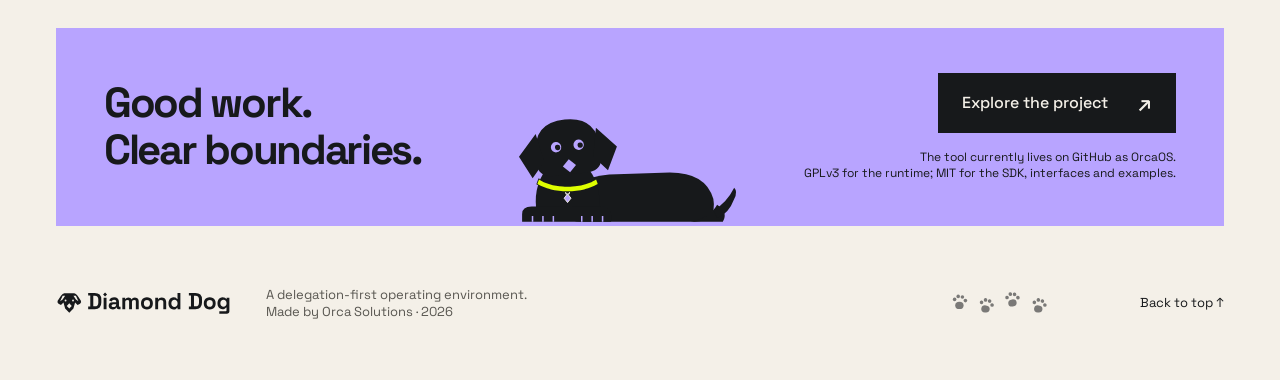
==== commit 610bb6b3: "Seat the peeking pup just behind the hero dog's rear It sat left of the hero art on desktop and at t" ====
--- a/site/index.html
+++ b/site/index.html
@@ -17,8 +17,8 @@
   <link rel="icon" href="assets/favicon.svg" type="image/svg+xml">
   <link rel="apple-touch-icon" href="apple-touch-icon.png">
   <link rel="preload" href="assets/SpaceGrotesk-Bold.ttf" as="font" type="font/ttf" crossorigin>
-  <link rel="stylesheet" href="styles.css">
-  <script src="script.js" defer></script>
+  <link rel="stylesheet" href="styles.css?v=28fb90de9f">
+  <script src="script.js?v=ed78fe6709" defer></script>
 </head>
 <body>
   <a class="skip-link" href="#main">Skip to content</a>
@@ -27,7 +27,7 @@
       <a class="home-link" href="#top" aria-label="Diamond Dog home"><img class="home-mark" src="assets/mark-paper.svg" width="256" height="256" alt=""><img class="home-wordmark" src="assets/wordmark-paper.svg" width="6306" height="950" alt="Diamond Dog"></a>
       <nav aria-label="Main navigation"><a href="#idea">The idea</a><a href="#questions">A few questions</a></nav>
       <span class="header-status"><span aria-hidden="true"></span> IN DEVELOPMENT</span>
-      <svg class="dog dog-hang" viewBox="0 0 160 112" aria-hidden="true" focusable="false"><path class="dog-collar" d="M56 0H104V16H56Z"/><g transform="rotate(180 80 56)"><path d="M50 32 L26 58 L40 88 L58 66 Z M110 32 L134 58 L120 88 L102 66 Z"/><path d="M46 56 Q46 12 80 12 Q114 12 114 56 L114 80 Q114 96 100 102 L60 102 Q46 96 46 80 Z"/><circle class="dog-bg" cx="67" cy="64" r="6"/><circle class="dog-bg" cx="93" cy="64" r="6"/><g class="dog-eyes"><circle cx="67.5" cy="60.5" r="3"/><circle cx="93.5" cy="60.5" r="3"/></g><path class="dog-bg" d="M80 82 l8 8 l-8 8 l-8 -8 z"/></g><path d="M30 0 L30 10 Q30 20 40 20 L52 20 Q62 20 62 10 L62 0 Z M98 0 L98 10 Q98 20 108 20 L120 20 Q130 20 130 10 L130 0 Z"/><path class="dog-line" d="M41 0 V12 M51 0 V12 M109 0 V12 M119 0 V12"/></svg>
+      <svg class="dog dog-hang" viewBox="0 0 160 112" width="84" aria-hidden="true" focusable="false"><path class="dog-collar" d="M56 0H104V16H56Z"/><g transform="rotate(180 80 56)"><path d="M50 32 L26 58 L40 88 L58 66 Z M110 32 L134 58 L120 88 L102 66 Z"/><path d="M46 56 Q46 12 80 12 Q114 12 114 56 L114 80 Q114 96 100 102 L60 102 Q46 96 46 80 Z"/><circle class="dog-bg" cx="67" cy="64" r="6"/><circle class="dog-bg" cx="93" cy="64" r="6"/><g class="dog-eyes"><circle cx="67.5" cy="60.5" r="3"/><circle cx="93.5" cy="60.5" r="3"/></g><path class="dog-bg" d="M80 82 l8 8 l-8 8 l-8 -8 z"/></g><path d="M30 0 L30 10 Q30 20 40 20 L52 20 Q62 20 62 10 L62 0 Z M98 0 L98 10 Q98 20 108 20 L120 20 Q130 20 130 10 L130 0 Z"/><path class="dog-line" d="M41 0 V12 M51 0 V12 M109 0 V12 M119 0 V12"/></svg>
     </div>
   </header>
   <main id="main">
@@ -41,7 +41,7 @@
           <a class="button" href="#idea">Meet Diamond Dog <span aria-hidden="true">↘</span></a>
           <p class="hero-note">Good work takes a little groundwork.</p>
         </div>
-        <svg class="dog dog-peek" viewBox="0 0 160 110" aria-hidden="true" focusable="false"><path class="dog-collar" d="M52 96H108V110H52Z"/><path d="M48 34 L26 60 L38 88 L54 68 Z M112 34 L134 60 L122 88 L106 68 Z"/><path d="M44 62 Q44 18 80 18 Q116 18 116 62 L116 86 Q116 100 102 106 L58 106 Q44 100 44 86 Z"/><circle class="dog-bg" cx="67" cy="56" r="6"/><circle class="dog-bg" cx="93" cy="56" r="6"/><g class="dog-eyes"><circle cx="65.5" cy="57" r="3"/><circle cx="91.5" cy="57" r="3"/></g><path class="dog-bg" d="M80 75 l8 8 l-8 8 l-8 -8 z"/><path d="M28 110 L28 100 Q28 92 38 92 L48 92 Q58 92 58 100 L58 110 Z M102 110 L102 100 Q102 92 112 92 L122 92 Q132 92 132 100 L132 110 Z"/><path class="dog-line" d="M38 110 V101 M48 110 V101 M112 110 V101 M122 110 V101"/></svg>
+        <svg class="dog dog-peek" viewBox="0 0 160 110" width="150" aria-hidden="true" focusable="false"><path class="dog-collar" d="M52 96H108V110H52Z"/><path d="M48 34 L26 60 L38 88 L54 68 Z M112 34 L134 60 L122 88 L106 68 Z"/><path d="M44 62 Q44 18 80 18 Q116 18 116 62 L116 86 Q116 100 102 106 L58 106 Q44 100 44 86 Z"/><circle class="dog-bg" cx="67" cy="56" r="6"/><circle class="dog-bg" cx="93" cy="56" r="6"/><g class="dog-eyes"><circle cx="65.5" cy="57" r="3"/><circle cx="91.5" cy="57" r="3"/></g><path class="dog-bg" d="M80 75 l8 8 l-8 8 l-8 -8 z"/><path d="M28 110 L28 100 Q28 92 38 92 L48 92 Q58 92 58 100 L58 110 Z M102 110 L102 100 Q102 92 112 92 L122 92 Q132 92 132 100 L132 110 Z"/><path class="dog-line" d="M38 110 V101 M48 110 V101 M112 110 V101 M122 110 V101"/></svg>
         <figure class="hero-art"><img src="assets/dog.png" width="1536" height="1024" fetchpriority="high" alt="A sturdy black dog with folded ears and a diamond collar tag, carrying a very long receipt."><figcaption>FETCH THE WORK. BRING THE RECORD.</figcaption></figure>
       </section>
       <section class="idea" id="idea" aria-labelledby="idea-heading">
@@ -54,7 +54,7 @@
       </section>
     </div>
   <section class="evidence" aria-labelledby="evidence-heading">
-    <div class="shell evidence-grid"><svg class="receipt-ribbon" viewBox="0 0 627 591" font-size="4.369" aria-hidden="true" focusable="false"><defs><linearGradient id="rib0" gradientUnits="userSpaceOnUse" x1="264.1" y1="134.1" x2="182.8" y2="93.4"><stop offset="0" stop-color="#bab5ab"/><stop offset=".009" stop-color="#bab5ab"/><stop offset=".009" stop-color="#cbc6bc"/><stop offset=".133" stop-color="#cbc6bc"/><stop offset=".133" stop-color="#ddd7cc"/><stop offset=".585" stop-color="#ddd7cc"/><stop offset=".585" stop-color="#cbc6bc"/><stop offset=".764" stop-color="#cbc6bc"/><stop offset=".764" stop-color="#bab5ab"/><stop offset="1" stop-color="#bab5ab"/></linearGradient><linearGradient id="rib1" gradientUnits="userSpaceOnUse" x1="24.5" y1="11" x2="265.4" y2="131.5"><stop offset="0" stop-color="#cdcac3"/><stop offset=".034" stop-color="#cdcac3"/><stop offset=".034" stop-color="#e0ddd5"/><stop offset=".072" stop-color="#e0ddd5"/><stop offset=".072" stop-color="#f4f0e8"/><stop offset=".867" stop-color="#f4f0e8"/><stop offset=".867" stop-color="#e0ddd5"/><stop offset=".919" stop-color="#e0ddd5"/><stop offset=".919" stop-color="#cdcac3"/><stop offset="1" stop-color="#cdcac3"/></linearGradient><linearGradient id="rib2" gradientUnits="userSpaceOnUse" x1="45" y1="22" x2="46.1" y2="22.5"><stop offset="0" stop-color="#e0ddd5"/><stop offset=".826" stop-color="#e0ddd5"/><stop offset=".826" stop-color="#cdcac3"/><stop offset="1" stop-color="#cdcac3"/></linearGradient><linearGradient id="rib3" gradientUnits="userSpaceOnUse" x1="48.2" y1="18.2" x2="26.4" y2="7.3"><stop offset="0" stop-color="#bab5ab"/><stop offset=".187" stop-color="#bab5ab"/><stop offset=".187" stop-color="#cbc6bc"/><stop offset=".375" stop-color="#cbc6bc"/><stop offset=".375" stop-color="#ddd7cc"/><stop offset=".852" stop-color="#ddd7cc"/><stop offset=".852" stop-color="#cbc6bc"/><stop offset=".981" stop-color="#cbc6bc"/><stop offset=".981" stop-color="#bab5ab"/><stop offset="1" stop-color="#bab5ab"/></linearGradient><linearGradient id="rib4" gradientUnits="userSpaceOnUse" x1="168.8" y1="121.4" x2="704" y2="389"><stop offset="0" stop-color="#cdcac3"/><stop offset=".002" stop-color="#cdcac3"/><stop offset=".002" stop-color="#e0ddd5"/><stop offset=".021" stop-color="#e0ddd5"/><stop offset=".021" stop-color="#f4f0e8"/><stop offset=".123" stop-color="#f4f0e8"/><stop offset=".123" stop-color="#e0ddd5"/><stop offset=".241" stop-color="#e0ddd5"/><stop offset=".241" stop-color="#cdcac3"/><stop offset=".414" stop-color="#cdcac3"/><stop offset=".414" stop-color="#e0ddd5"/><stop offset=".897" stop-color="#e0ddd5"/><stop offset=".897" stop-color="#cdcac3"/><stop offset=".961" stop-color="#cdcac3"/><stop offset=".961" stop-color="#e0ddd5"/><stop offset="1" stop-color="#e0ddd5"/></linearGradient></defs><path fill="url(#rib0)" d="M264.1 134.1l-1.4 2.6-1.6 2.5-1.7 2.5-1.8 2.4-2 2.3-2 2.3-2.1 2.1-2.2 2-2.3 1.9-2.4 1.9-2.5 1.7-2.5 1.5-2.6 1.5-2.6 1.3-2.7 1.3-2.7 1-2.7 1-2.8 .8-2.8 .7-2.8 .5-2.7 .4-2.8 .3-2.8 .1-2.7 0-2.7-.1-2.6-.3-2.6-.4-2.6-.5-2.5-.7-2.4-.8-2.3-.8-2.3-1-2.1-1.2-2.1-1.2-2-1.3-1.8-1.4-1.8-1.5-1.6-1.6-1.6-1.6-1.4-1.7-1.2-1.8-1.2-1.8-1-1.9-.8-1.9-.8-2-.5-2-.5-2-.3-2-.2-2.1 0-2 .1-2 .3-2 .4-2 .5-1.9 .7-1.9 .8-1.9-20 40-.8 1.9-.7 1.9-.5 1.9-.4 2-.3 2-.1 2 0 2 .2 2.1 .3 2 .5 2 .5 2 .8 2 .8 1.9 1 1.9 1.2 1.8 1.2 1.8 1.4 1.7 1.6 1.6 1.6 1.6 1.8 1.5 1.8 1.4 2 1.3 2.1 1.2 2.1 1.2 2.3 1 2.3 .8 2.4 .8 2.5 .7 2.6 .5 2.6 .4 2.6 .3 2.7 .1 2.7 0 2.8-.1 2.8-.3 2.7-.4 2.8-.5 2.8-.7 2.8-.8 2.7-1 2.7-1 2.7-1.3 2.6-1.3 2.6-1.5 2.5-1.5 2.5-1.7 2.4-1.9 2.3-1.9 2.2-2 2.1-2.1 2-2.3 2-2.3 1.8-2.4 1.7-2.5 1.6-2.5 1.4-2.6z"/><path class="rib-edge" d="M264.1 134.1l-1.4 2.6-1.6 2.5-1.7 2.5-1.8 2.4-2 2.3-2 2.3-2.1 2.1-2.2 2-2.3 1.9-2.4 1.9-2.5 1.7-2.5 1.5-2.6 1.5-2.6 1.3-2.7 1.3-2.7 1-2.7 1-2.8 .8-2.8 .7-2.8 .5-2.7 .4-2.8 .3-2.8 .1-2.7 0-2.7-.1-2.6-.3-2.6-.4-2.6-.5-2.5-.7-2.4-.8-2.3-.8-2.3-1-2.1-1.2-2.1-1.2-2-1.3-1.8-1.4-1.8-1.5-1.6-1.6-1.6-1.6-1.4-1.7-1.2-1.8-1.2-1.8-1-1.9-.8-1.9-.8-2-.5-2-.5-2-.3-2-.2-2.1 0-2 .1-2 .3-2 .4-2 .5-1.9 .7-1.9 .8-1.9M244.1 174.1l-1.4 2.6-1.6 2.5-1.7 2.5-1.8 2.4-2 2.3-2 2.3-2.1 2.1-2.2 2-2.3 1.9-2.4 1.9-2.5 1.7-2.5 1.5-2.6 1.5-2.6 1.3-2.7 1.3-2.7 1-2.7 1-2.8 .8-2.8 .7-2.8 .5-2.7 .4-2.8 .3-2.8 .1-2.7 0-2.7-.1-2.6-.3-2.6-.4-2.6-.5-2.5-.7-2.4-.8-2.3-.8-2.3-1-2.1-1.2-2.1-1.2-2-1.3-1.8-1.4-1.8-1.5-1.6-1.6-1.6-1.6-1.4-1.7-1.2-1.8-1.2-1.8-1-1.9-.8-1.9-.8-2-.5-2-.5-2-.3-2-.2-2.1 0-2 .1-2 .3-2 .4-2 .5-1.9 .7-1.9 .8-1.9M264.1 134.1l-20 40M168.8 121.4l-20 40"/><path fill="url(#rib1)" d="M24.5 11l-.4 .9-.3 1-.3 .9-.3 1-.1 1-.2 1-.1 1 0 1 .1 1 0 1 .2 .9 .2 1 .2 1 .3 1 .3 .9 .4 .9 .4 1 .4 .9 .5 .8 .5 .9 .6 .8 .5 .8 .7 .8 .6 .8 .7 .7 .7 .7 .7 .7 .8 .7 .7 .6 .8 .6 .8 .6 .8 .6 .9 .5 .8 .6 .9 .5 .9 .4 2 1 2 .8 2.1 .8 2.2 .6 2.1 .6 2.2 .5 2.2 .4 2.2 .3 2.2 .3 2.2 .2 2.2 .1 2.2 .1 2.2 .1 2.3 .1 2.2 0 2.2 0 2.2 0 2.3 0 3 0 3-.1 3 0 3 0 3 0 3 0 3 0 3 0 3 0 3 0 3 0 3 .1 2.9 0 3 0 3 .1 3 0 3 .1 3 .1 3 .1 3 .1 3 .1 3 .1 3 .1 3 .1 3 .2 3 .2 3 .1 3 .2 3 .3 3 .2 3 .2 3 .3 3 .3 2.9 .3 3 .3 3 .3 3 .4 3 .3 2.9 .4 3 .5 3 .4 2.9 .5 3 .4 3 .5 2.9 .6 3 .5 2.9 .6 2.9 .6 3 .6 2.9 .7 2.4 .6 2.5 .6 2.4 .6 2.4 .7 2.4 .8 2.3 .8 2.4 .9 2.2 1 2.3 1.1 2.1 1.3 2.1 1.3 2.1 1.5 1.9 1.7 1.9 1.7 1.7 1.9 1.7 2 1.5 2.1 1.4 2.2 1.3 2.3 1.2 2.4 1 2.4 .9 2.6 .8 2.6 .6 2.6 .5 2.8 .4 2.7 .2 2.8 .1 2.8-.1 2.9-.2 2.8-.4 2.9-.5 2.8-.7 2.9-.8 2.8-.9 2.8-1.1 2.8-1.2 2.7-1.3 2.7-20 40 1.3-2.7 1.2-2.7 1.1-2.8 .9-2.8 .8-2.8 .7-2.9 .5-2.8 .4-2.9 .2-2.8 .1-2.9-.1-2.8-.2-2.8-.4-2.7-.5-2.8-.6-2.6-.8-2.6-.9-2.6-1-2.4-1.2-2.4-1.3-2.3-1.4-2.2-1.5-2.1-1.7-2-1.7-1.9-1.9-1.7-1.9-1.7-2.1-1.5-2.1-1.3-2.1-1.3-2.3-1.1-2.2-1-2.4-.9-2.3-.8-2.4-.8-2.4-.7-2.4-.6-2.5-.6-2.4-.6-2.9-.7-3-.6-2.9-.6-2.9-.6-3-.5-2.9-.6-3-.5-3-.4-2.9-.5-3-.4-3-.5-2.9-.4-3-.3-3-.4-3-.3-3-.3-2.9-.3-3-.3-3-.3-3-.2-3-.2-3-.3-3-.2-3-.1-3-.2-3-.2-3-.1-3-.1-3-.1-3-.1-3-.1-3-.1-3-.1-3-.1-3 0-3-.1-3 0-2.9 0-3-.1-3 0-3 0-3 0-3 0-3 0-3 0-3 0-3 0-3 0-3 .1-3 0-2.3 0-2.2 0-2.2 0-2.2 0-2.3-.1-2.2-.1-2.2-.1-2.2-.1-2.2-.2-2.2-.3-2.2-.3-2.2-.4-2.2-.5-2.1-.6-2.2-.6-2.1-.8-2-.8-2-1-.9-.4-.9-.5-.8-.6-.9-.5-.8-.6-.8-.6-.8-.6-.7-.6-.8-.7-.7-.7-.7-.7-.7-.7-.6-.8-.7-.8-.5-.8-.6-.8-.5-.9-.5-.8-.4-.9-.4-1-.4-.9-.3-.9-.3-1-.2-1-.2-1-.2-.9 0-1-.1-1 0-1 .1-1 .2-1 .1-1 .3-1 .3-.9 .3-1 .4-.9z"/><path class="rib-edge" d="M24.5 11l-.4 .9-.3 1-.3 .9-.3 1-.1 1-.2 1-.1 1 0 1 .1 1 0 1 .2 .9 .2 1 .2 1 .3 1 .3 .9 .4 .9 .4 1 .4 .9 .5 .8 .5 .9 .6 .8 .5 .8 .7 .8 .6 .8 .7 .7 .7 .7 .7 .7 .8 .7 .7 .6 .8 .6 .8 .6 .8 .6 .9 .5 .8 .6 .9 .5 .9 .4 2 1 2 .8 2.1 .8 2.2 .6 2.1 .6 2.2 .5 2.2 .4 2.2 .3 2.2 .3 2.2 .2 2.2 .1 2.2 .1 2.2 .1 2.3 .1 2.2 0 2.2 0 2.2 0 2.3 0 3 0 3-.1 3 0 3 0 3 0 3 0 3 0 3 0 3 0 3 0 3 0 3 .1 2.9 0 3 0 3 .1 3 0 3 .1 3 .1 3 .1 3 .1 3 .1 3 .1 3 .1 3 .1 3 .2 3 .2 3 .1 3 .2 3 .3 3 .2 3 .2 3 .3 3 .3 2.9 .3 3 .3 3 .3 3 .4 3 .3 2.9 .4 3 .5 3 .4 2.9 .5 3 .4 3 .5 2.9 .6 3 .5 2.9 .6 2.9 .6 3 .6 2.9 .7 2.4 .6 2.5 .6 2.4 .6 2.4 .7 2.4 .8 2.3 .8 2.4 .9 2.2 1 2.3 1.1 2.1 1.3 2.1 1.3 2.1 1.5 1.9 1.7 1.9 1.7 1.7 1.9 1.7 2 1.5 2.1 1.4 2.2 1.3 2.3 1.2 2.4 1 2.4 .9 2.6 .8 2.6 .6 2.6 .5 2.8 .4 2.7 .2 2.8 .1 2.8-.1 2.9-.2 2.8-.4 2.9-.5 2.8-.7 2.9-.8 2.8-.9 2.8-1.1 2.8-1.2 2.7-1.3 2.7M4.5 51l-.4 .9-.3 1-.3 .9-.3 1-.1 1-.2 1-.1 1 0 1 .1 1 0 1 .2 .9 .2 1 .2 1 .3 1 .3 .9 .4 .9 .4 1 .4 .9 .5 .8 .5 .9 .6 .8 .5 .8 .7 .8 .6 .8 .7 .7 .7 .7 .7 .7 .8 .7 .7 .6 .8 .6 .8 .6 .8 .6 .9 .5 .8 .6 .9 .5 .9 .4 2 1 2 .8 2.1 .8 2.2 .6 2.1 .6 2.2 .5 2.2 .4 2.2 .3 2.2 .3 2.2 .2 2.2 .1 2.2 .1 2.2 .1 2.3 .1 2.2 0 2.2 0 2.2 0 2.3 0 3 0 3-.1 3 0 3 0 3 0 3 0 3 0 3 0 3 0 3 0 3 0 3 .1 2.9 0 3 0 3 .1 3 0 3 .1 3 .1 3 .1 3 .1 3 .1 3 .1 3 .1 3 .1 3 .2 3 .2 3 .1 3 .2 3 .3 3 .2 3 .2 3 .3 3 .3 2.9 .3 3 .3 3 .3 3 .4 3 .3 2.9 .4 3 .5 3 .4 2.9 .5 3 .4 3 .5 2.9 .6 3 .5 2.9 .6 2.9 .6 3 .6 2.9 .7 2.4 .6 2.5 .6 2.4 .6 2.4 .7 2.4 .8 2.3 .8 2.4 .9 2.2 1 2.3 1.1 2.1 1.3 2.1 1.3 2.1 1.5 1.9 1.7 1.9 1.7 1.7 1.9 1.7 2 1.5 2.1 1.4 2.2 1.3 2.3 1.2 2.4 1 2.4 .9 2.6 .8 2.6 .6 2.6 .5 2.8 .4 2.7 .2 2.8 .1 2.8-.1 2.9-.2 2.8-.4 2.9-.5 2.8-.7 2.9-.8 2.8-.9 2.8-1.1 2.8-1.2 2.7-1.3 2.7M24.5 11l-20 40M264.1 134.1l-20 40"/><text transform="matrix(.356 -.712 .609 .668 10.9 70.7)" opacity=".75">BONE        BURIED</text><text transform="matrix(.356 -.712 .81 .558 15.6 74.8)">HOLE      IN SCOPE</text><text transform="matrix(.356 -.712 .904 .427 21.2 78)">- - - - - - - - -</text><text transform="matrix(.356 -.712 .934 .287 27.3 80.3)">IN SCOPE       YES</text><text transform="matrix(.356 -.712 .924 .17 33.4 81.7)">UNKNOWN          0</text><text transform="matrix(.356 -.712 .876 .03 47.5 83.1)" opacity=".75"> ACTIVITY RECORD</text><text transform="matrix(.356 -.712 .863 .001 53.2 83.2)" opacity=".75">NO. 0002     10:15</text><text transform="matrix(.356 -.712 .86 -.004 60.5 83.2)" opacity=".75">SCOPE         WALK</text><text transform="matrix(.356 -.712 .86 -.003 66.1 83.1)" opacity=".75">MAY SNIFF    POSTS</text><text transform="matrix(.356 -.712 .861 -.002 71.8 83.1)" opacity=".75">LEASH           ON</text><text transform="matrix(.356 -.712 .862 0 77.4 83.1)" opacity=".75">- - - - - - - - -</text><text transform="matrix(.356 -.712 .863 .002 83.1 83.1)" opacity=".75">POSTS SNIFFED   14</text><text transform="matrix(.356 -.712 .864 .004 88.7 83.1)" opacity=".75">OTHER DOG OBSERVED</text><text transform="matrix(.356 -.712 .866 .007 94.4 83.2)" opacity=".75">PULLED          NO</text><text transform="matrix(.356 -.712 .868 .011 100.1 83.2)" opacity=".75">PUDDLE     AVOIDED</text><text transform="matrix(.356 -.712 .87 .016 105.8 83.3)" opacity=".75">HOME       ON TIME</text><text transform="matrix(.356 -.712 .872 .021 111.5 83.4)" opacity=".75">- - - - - - - - -</text><text transform="matrix(.356 -.712 .875 .027 117.2 83.6)" opacity=".75">OBSERVED         1</text><text transform="matrix(.356 -.712 .878 .034 123 83.8)" opacity=".75">UNKNOWN          0</text><text transform="matrix(.356 -.712 .885 .05 136.8 84.5)" opacity=".75"> ACTIVITY RECORD</text><text transform="matrix(.356 -.712 .889 .059 142.7 84.8)" opacity=".75">NO. 0003     11:40</text><text transform="matrix(.356 -.712 .895 .073 150.3 85.4)" opacity=".75">SCOPE   FRONT DOOR</text><text transform="matrix(.356 -.712 .899 .084 156.1 85.9)" opacity=".75">MAY BARK      ONCE</text><text transform="matrix(.356 -.712 .903 .096 162 86.5)">SIGN-OFF  REQUIRED</text><text transform="matrix(.356 -.712 .907 .108 168 87.2)">- - - - - - - - -</text><text transform="matrix(.356 -.712 .911 .121 173.9 87.9)">DOORBELL  OBSERVED</text><text transform="matrix(.356 -.712 .915 .135 179.9 88.7)">BARKED        ONCE</text><text transform="matrix(.356 -.712 .919 .15 185.9 89.7)">VISITOR    GREETED</text><text transform="matrix(.356 -.712 .923 .165 192 90.7)">MAIL      ACCEPTED</text><text transform="matrix(.356 -.712 .926 .182 198 91.8)">DELIVERY   UNKNOWN</text><text transform="matrix(.356 -.712 .929 .199 204.1 93.1)">- - - - - - - - -</text><text transform="matrix(.356 -.712 .931 .218 210.2 94.5)">ACCEPTED         1</text><text transform="matrix(.356 -.712 .934 .271 216.3 96)">OBSERVED         1</text><text transform="matrix(.356 -.712 .931 .326 222.4 98)">UNKNOWN          1</text><text transform="matrix(.356 -.712 .75 .63 236.1 105.5)"> ACTIVITY RECORD</text><text transform="matrix(.356 -.712 .647 .694 240.7 109.8)">NO. 0004     12:30</text><text transform="matrix(.356 -.712 .483 .751 245.4 116.1)" opacity=".75">SCOPE      KITCHEN</text><text transform="matrix(.356 -.712 .377 .767 248.2 121)" opacity=".5">MAY READ     FLOOR</text><text transform="matrix(.356 -.712 .276 .771 250.2 126.1)" opacity=".25">MAY CHANGE NOTHING</text><text transform="matrix(.356 -.712 .183 .767 251.6 131.1)" opacity=".25">- - - - - - - - -</text><text transform="matrix(.356 -.712 .097 .757 252.4 136.1)" opacity=".25">SAT             OK</text><path fill="url(#rib2)" d="M45 22l.8-.6 .7-.7 .7-.8 .5-.8 .5-.9-20 40-.5 .9-.5 .8-.7 .8-.7 .7-.8 .6z"/><path class="rib-edge" d="M45 22l.8-.6 .7-.7 .7-.8 .5-.8 .5-.9M25 62l.8-.6 .7-.7 .7-.8 .5-.8 .5-.9M45 22l-20 40M48.2 18.2l-20 40"/><path fill="url(#rib3)" d="M48.2 18.2l.4-.9 .3-.9 .2-1 .1-1 0-1 0-1-.2-1-.3-.9-.3-1-.5-.9-.5-.8-.6-.8-.6-.8-.8-.7-.7-.6-.9-.6-.8-.4-1-.5-.9-.3-1-.2-.9-.2-1-.1-1-.1-1 .1-1 .1-1 .2-1 .3-.9 .4-.9 .4-.9 .4-.8 .6-.8 .6-.8 .6-.7 .7-.7 .8-.6 .7-.6 .9-.5 .8-.5 .9-20 40 .5-.9 .5-.8 .6-.9 .6-.7 .7-.8 .7-.7 .8-.6 .8-.6 .8-.6 .9-.4 .9-.4 .9-.4 1-.3 1-.2 1-.1 1-.1 1 .1 1 .1 .9 .2 1 .2 .9 .3 1 .5 .8 .4 .9 .6 .7 .6 .8 .7 .6 .8 .6 .8 .5 .8 .5 .9 .3 1 .3 .9 .2 1 0 1 0 1-.1 1-.2 1-.3 .9-.4 .9z"/><path class="rib-edge" d="M48.2 18.2l.4-.9 .3-.9 .2-1 .1-1 0-1 0-1-.2-1-.3-.9-.3-1-.5-.9-.5-.8-.6-.8-.6-.8-.8-.7-.7-.6-.9-.6-.8-.4-1-.5-.9-.3-1-.2-.9-.2-1-.1-1-.1-1 .1-1 .1-1 .2-1 .3-.9 .4-.9 .4-.9 .4-.8 .6-.8 .6-.8 .6-.7 .7-.7 .8-.6 .7-.6 .9-.5 .8-.5 .9M28.2 58.2l.4-.9 .3-.9 .2-1 .1-1 0-1 0-1-.2-1-.3-.9-.3-1-.5-.9-.5-.8-.6-.8-.6-.8-.8-.7-.7-.6-.9-.6-.8-.4-1-.5-.9-.3-1-.2-.9-.2-1-.1-1-.1-1 .1-1 .1-1 .2-1 .3-.9 .4-.9 .4-.9 .4-.8 .6-.8 .6-.8 .6-.7 .7-.7 .8-.6 .7-.6 .9-.5 .8-.5 .9M48.2 18.2l-20 40M24.5 11l-20 40"/><path fill="url(#rib4)" d="M168.8 121.4l.9-1.8 1.1-1.7 1.2-1.7 1.3-1.6 1.4-1.6 1.5-1.4 1.6-1.4 1.8-1.3 1.8-1.2 1.9-1 2-1 2-.9 2.2-.7 2.2-.6 2.2-.6 2.3-.4 2.3-.2 2.4-.2 2.4 0 2.4 .1 2.4 .2 2.4 .4 2.4 .4 2.4 .6 2.4 .7 2.3 .8 2.3 .9 2.3 1 2.3 1 2.2 1.2 2.2 1.1 2.2 1.3 2.2 1.2 2.1 1.4 2.1 1.3 2.1 1.4 2 1.5 2 1.4 2 1.5 2.4 1.9 2.4 1.8 2.4 1.9 2.3 2 2.3 1.9 2.3 2 2.3 2 2.2 2.1 2.2 2.1 2.2 2.1 2.1 2.1 2.1 2.2 2.1 2.2 2.1 2.2 2 2.3 2 2.3 1.9 2.3 1.9 2.3 1.9 2.4 1.8 2.4 1.8 2.5 1.8 2.4 1.7 2.5 1.7 2.6 1.6 2.5 1.6 2.6 1.6 2.6 1.5 2.6 1.4 2.7 1.5 2.7 1.3 2.7 1.3 2.7 1.3 2.7 1.2 2.8 1.2 2.8 1.1 2.8 1.1 2.9 1.1 2.8 1 2.9 1 2.8 .9 2.9 .9 2.9 .9 2.9 .9 2.9 .9 2.9 .9 2.9 .8 2.9 .9 2.9 .8 2.9 .8 2.9 .9 2.9 .8 2.9 .9 2.9 .9 2.9 .9 2.9 .9 2.9 .9 2.9 .9 2.9 1 2.9 1 2.8 1.1 2.9 1.1 2.8 1.1 2.8 1.2 2.8 1.2 2.8 1.3 2.7 1.3 2.8 1.3 2.7 1.4 2.6 1.5 2.7 1.5 2.6 1.5 2.6 1.6 2.6 1.6 2.6 1.7 2.5 1.7 2.5 1.7 2.5 1.8 2.5 1.8 2.4 1.8 2.4 1.9 2.4 1.9 2.4 1.9 2.3 2 2.4 1.9 2.3 2 2.2 2.1 2.3 2 2.2 2.1 2.2 2.1 2.2 2.1 2.2 2.1 2.2 2.2 2.1 2.1 2.1 2.2 2.1 2.2 2.1 2.2 2.1 2.2 2 2.3 2.1 2.2 2 2.2 2 2.3 2 2.2 1.9 2.3 2 2.3 2 2.3 1.9 2.3 1.9 2.3 2 2.3 1.9 2.3 1.9 2.3 1.9 2.3 1.9 2.3 1.9 2.4 1.9 2.3 1.9 2.3 1.9 2.4 1.9 2.3 1.9 2.3 1.9 2.4 1.8 2.3 1.9 2.3 1.9 2.4 1.9 2.3 1.9 2.3 1.9 2.4 1.9 2.3 1.9 2.4 1.9 2.3 1.9 2.3 1.9 2.4 1.8 2.3 1.9 2.4 1.9 2.3 1.9 2.3 1.9 2.4 1.9 2.3 1.9 2.3 1.9 2.4 1.9 2.3 1.9 2.4 1.9 2.3 1.8 2.3 1.9 2.4 1.9 2.3 1.9 2.4 1.9 2.3 1.9 2.3 1.9 2.4 1.9 2.3 1.9 2.4 1.9 2.3 1.9 2.3 1.8 2.4 1.9 2.3 1.9 2.3 1.9 2.4 1.9 2.3 1.9 2.4 1.9 2.3 1.9 2.3 1.9 2.4 1.9 2.3 1.9 2.4 1.8 2.3 1.9 2.3 1.9 2.4 1.9 2.3 1.9 2.3 1.9 2.4 1.9 2.3 1.9 2.4 1.9 2.3 1.9 2.3 1.9 2.4 1.8 2.3 1.9 2.4 1.9 2.3 1.9 2.3 1.9 2.4 1.9 2.3 1.9 2.3 1.9 2.4 1.9 2.3 1.9 2.4 1.9 2.3 1.9 2.3 1.8 2.4 1.9 2.3 1.9 2.4 1.9 2.3 1.9 2.3 1.9 2.4 1.9-20 40-2.4-1.9-2.3-1.9-2.3-1.9-2.4-1.9-2.3-1.9-2.4-1.9-2.3-1.8-2.3-1.9-2.4-1.9-2.3-1.9-2.4-1.9-2.3-1.9-2.3-1.9-2.4-1.9-2.3-1.9-2.3-1.9-2.4-1.9-2.3-1.9-2.4-1.8-2.3-1.9-2.3-1.9-2.4-1.9-2.3-1.9-2.4-1.9-2.3-1.9-2.3-1.9-2.4-1.9-2.3-1.9-2.3-1.9-2.4-1.8-2.3-1.9-2.4-1.9-2.3-1.9-2.3-1.9-2.4-1.9-2.3-1.9-2.4-1.9-2.3-1.9-2.3-1.9-2.4-1.9-2.3-1.8-2.3-1.9-2.4-1.9-2.3-1.9-2.4-1.9-2.3-1.9-2.3-1.9-2.4-1.9-2.3-1.9-2.4-1.9-2.3-1.9-2.3-1.8-2.4-1.9-2.3-1.9-2.4-1.9-2.3-1.9-2.3-1.9-2.4-1.9-2.3-1.9-2.3-1.9-2.4-1.9-2.3-1.9-2.4-1.8-2.3-1.9-2.3-1.9-2.4-1.9-2.3-1.9-2.4-1.9-2.3-1.9-2.3-1.9-2.4-1.9-2.3-1.9-2.3-1.9-2.4-1.8-2.3-1.9-2.3-1.9-2.4-1.9-2.3-1.9-2.3-1.9-2.4-1.9-2.3-1.9-2.3-1.9-2.3-1.9-2.3-1.9-2.3-1.9-2.3-2-2.3-1.9-2.3-1.9-2.3-2-2.3-2-2.2-1.9-2.3-2-2.2-2-2.2-2-2.3-2.1-2.2-2-2.2-2.1-2.2-2.1-2.2-2.1-2.1-2.1-2.2-2.1-2.1-2.2-2.1-2.2-2.1-2.2-2.1-2.2-2-2.2-2.1-2.3-2-2.2-1.9-2.3-2-2.4-1.9-2.3-1.9-2.4-1.9-2.4-1.8-2.4-1.8-2.4-1.8-2.5-1.7-2.5-1.7-2.5-1.7-2.5-1.6-2.6-1.6-2.6-1.5-2.6-1.5-2.6-1.5-2.7-1.4-2.6-1.3-2.7-1.3-2.8-1.3-2.7-1.2-2.8-1.2-2.8-1.1-2.8-1.1-2.8-1.1-2.9-1-2.8-1-2.9-.9-2.9-.9-2.9-.9-2.9-.9-2.9-.9-2.9-.9-2.9-.8-2.9-.9-2.9-.8-2.9-.8-2.9-.9-2.9-.8-2.9-.9-2.9-.9-2.9-.9-2.9-.9-2.9-.9-2.9-.9-2.9-1-2.8-1-2.9-1.1-2.8-1.1-2.9-1.1-2.8-1.2-2.8-1.2-2.8-1.3-2.7-1.3-2.7-1.3-2.7-1.5-2.7-1.4-2.7-1.5-2.6-1.6-2.6-1.6-2.6-1.6-2.5-1.7-2.6-1.7-2.5-1.8-2.4-1.8-2.5-1.8-2.4-1.9-2.4-1.9-2.3-1.9-2.3-2-2.3-2-2.3-2.1-2.2-2.1-2.2-2.1-2.2-2.1-2.1-2.2-2.1-2.2-2.1-2.2-2.1-2.3-2-2.3-2-2.3-1.9-2.3-2-2.4-1.9-2.4-1.8-2.4-1.9-2-1.5-2-1.4-2-1.5-2.1-1.4-2.1-1.3-2.1-1.4-2.2-1.2-2.2-1.3-2.2-1.1-2.2-1.2-2.3-1-2.3-1-2.3-.9-2.3-.8-2.4-.7-2.4-.6-2.4-.4-2.4-.4-2.4-.2-2.4-.1-2.4 0-2.4 .2-2.3 .2-2.3 .4-2.2 .6-2.2 .6-2.2 .7-2 .9-2 1-1.9 1-1.8 1.2-1.8 1.3-1.6 1.4-1.5 1.4-1.4 1.6-1.3 1.6-1.2 1.7-1.1 1.7-.9 1.8z"/><path class="rib-edge" d="M168.8 121.4l.9-1.8 1.1-1.7 1.2-1.7 1.3-1.6 1.4-1.6 1.5-1.4 1.6-1.4 1.8-1.3 1.8-1.2 1.9-1 2-1 2-.9 2.2-.7 2.2-.6 2.2-.6 2.3-.4 2.3-.2 2.4-.2 2.4 0 2.4 .1 2.4 .2 2.4 .4 2.4 .4 2.4 .6 2.4 .7 2.3 .8 2.3 .9 2.3 1 2.3 1 2.2 1.2 2.2 1.1 2.2 1.3 2.2 1.2 2.1 1.4 2.1 1.3 2.1 1.4 2 1.5 2 1.4 2 1.5 2.4 1.9 2.4 1.8 2.4 1.9 2.3 2 2.3 1.9 2.3 2 2.3 2 2.2 2.1 2.2 2.1 2.2 2.1 2.1 2.1 2.1 2.2 2.1 2.2 2.1 2.2 2 2.3 2 2.3 1.9 2.3 1.9 2.3 1.9 2.4 1.8 2.4 1.8 2.5 1.8 2.4 1.7 2.5 1.7 2.6 1.6 2.5 1.6 2.6 1.6 2.6 1.5 2.6 1.4 2.7 1.5 2.7 1.3 2.7 1.3 2.7 1.3 2.7 1.2 2.8 1.2 2.8 1.1 2.8 1.1 2.9 1.1 2.8 1 2.9 1 2.8 .9 2.9 .9 2.9 .9 2.9 .9 2.9 .9 2.9 .9 2.9 .8 2.9 .9 2.9 .8 2.9 .8 2.9 .9 2.9 .8 2.9 .9 2.9 .9 2.9 .9 2.9 .9 2.9 .9 2.9 .9 2.9 1 2.9 1 2.8 1.1 2.9 1.1 2.8 1.1 2.8 1.2 2.8 1.2 2.8 1.3 2.7 1.3 2.8 1.3 2.7 1.4 2.6 1.5 2.7 1.5 2.6 1.5 2.6 1.6 2.6 1.6 2.6 1.7 2.5 1.7 2.5 1.7 2.5 1.8 2.5 1.8 2.4 1.8 2.4 1.9 2.4 1.9 2.4 1.9 2.3 2 2.4 1.9 2.3 2 2.2 2.1 2.3 2 2.2 2.1 2.2 2.1 2.2 2.1 2.2 2.1 2.2 2.2 2.1 2.1 2.1 2.2 2.1 2.2 2.1 2.2 2.1 2.2 2 2.3 2.1 2.2 2 2.2 2 2.3 2 2.2 1.9 2.3 2 2.3 2 2.3 1.9 2.3 1.9 2.3 2 2.3 1.9 2.3 1.9 2.3 1.9 2.3 1.9 2.3 1.9 2.4 1.9 2.3 1.9 2.3 1.9 2.4 1.9 2.3 1.9 2.3 1.9 2.4 1.8 2.3 1.9 2.3 1.9 2.4 1.9 2.3 1.9 2.3 1.9 2.4 1.9 2.3 1.9 2.4 1.9 2.3 1.9 2.3 1.9 2.4 1.8 2.3 1.9 2.4 1.9 2.3 1.9 2.3 1.9 2.4 1.9 2.3 1.9 2.3 1.9 2.4 1.9 2.3 1.9 2.4 1.9 2.3 1.8 2.3 1.9 2.4 1.9 2.3 1.9 2.4 1.9 2.3 1.9 2.3 1.9 2.4 1.9 2.3 1.9 2.4 1.9 2.3 1.9 2.3 1.8 2.4 1.9 2.3 1.9 2.3 1.9 2.4 1.9 2.3 1.9 2.4 1.9 2.3 1.9 2.3 1.9 2.4 1.9 2.3 1.9 2.4 1.8 2.3 1.9 2.3 1.9 2.4 1.9 2.3 1.9 2.3 1.9 2.4 1.9 2.3 1.9 2.4 1.9 2.3 1.9 2.3 1.9 2.4 1.8 2.3 1.9 2.4 1.9 2.3 1.9 2.3 1.9 2.4 1.9 2.3 1.9 2.3 1.9 2.4 1.9 2.3 1.9 2.4 1.9 2.3 1.9 2.3 1.8 2.4 1.9 2.3 1.9 2.4 1.9 2.3 1.9 2.3 1.9 2.4 1.9M148.8 161.4l.9-1.8 1.1-1.7 1.2-1.7 1.3-1.6 1.4-1.6 1.5-1.4 1.6-1.4 1.8-1.3 1.8-1.2 1.9-1 2-1 2-.9 2.2-.7 2.2-.6 2.2-.6 2.3-.4 2.3-.2 2.4-.2 2.4 0 2.4 .1 2.4 .2 2.4 .4 2.4 .4 2.4 .6 2.4 .7 2.3 .8 2.3 .9 2.3 1 2.3 1 2.2 1.2 2.2 1.1 2.2 1.3 2.2 1.2 2.1 1.4 2.1 1.3 2.1 1.4 2 1.5 2 1.4 2 1.5 2.4 1.9 2.4 1.8 2.4 1.9 2.3 2 2.3 1.9 2.3 2 2.3 2 2.2 2.1 2.2 2.1 2.2 2.1 2.1 2.1 2.1 2.2 2.1 2.2 2.1 2.2 2 2.3 2 2.3 1.9 2.3 1.9 2.3 1.9 2.4 1.8 2.4 1.8 2.5 1.8 2.4 1.7 2.5 1.7 2.6 1.6 2.5 1.6 2.6 1.6 2.6 1.5 2.6 1.4 2.7 1.5 2.7 1.3 2.7 1.3 2.7 1.3 2.7 1.2 2.8 1.2 2.8 1.1 2.8 1.1 2.9 1.1 2.8 1 2.9 1 2.8 .9 2.9 .9 2.9 .9 2.9 .9 2.9 .9 2.9 .9 2.9 .8 2.9 .9 2.9 .8 2.9 .8 2.9 .9 2.9 .8 2.9 .9 2.9 .9 2.9 .9 2.9 .9 2.9 .9 2.9 .9 2.9 1 2.9 1 2.8 1.1 2.9 1.1 2.8 1.1 2.8 1.2 2.8 1.2 2.8 1.3 2.7 1.3 2.8 1.3 2.7 1.4 2.6 1.5 2.7 1.5 2.6 1.5 2.6 1.6 2.6 1.6 2.6 1.7 2.5 1.7 2.5 1.7 2.5 1.8 2.5 1.8 2.4 1.8 2.4 1.9 2.4 1.9 2.4 1.9 2.3 2 2.4 1.9 2.3 2 2.2 2.1 2.3 2 2.2 2.1 2.2 2.1 2.2 2.1 2.2 2.1 2.2 2.2 2.1 2.1 2.1 2.2 2.1 2.2 2.1 2.2 2.1 2.2 2 2.3 2.1 2.2 2 2.2 2 2.3 2 2.2 1.9 2.3 2 2.3 2 2.3 1.9 2.3 1.9 2.3 2 2.3 1.9 2.3 1.9 2.3 1.9 2.3 1.9 2.3 1.9 2.4 1.9 2.3 1.9 2.3 1.9 2.4 1.9 2.3 1.9 2.3 1.9 2.4 1.8 2.3 1.9 2.3 1.9 2.4 1.9 2.3 1.9 2.3 1.9 2.4 1.9 2.3 1.9 2.4 1.9 2.3 1.9 2.3 1.9 2.4 1.8 2.3 1.9 2.4 1.9 2.3 1.9 2.3 1.9 2.4 1.9 2.3 1.9 2.3 1.9 2.4 1.9 2.3 1.9 2.4 1.9 2.3 1.8 2.3 1.9 2.4 1.9 2.3 1.9 2.4 1.9 2.3 1.9 2.3 1.9 2.4 1.9 2.3 1.9 2.4 1.9 2.3 1.9 2.3 1.8 2.4 1.9 2.3 1.9 2.3 1.9 2.4 1.9 2.3 1.9 2.4 1.9 2.3 1.9 2.3 1.9 2.4 1.9 2.3 1.9 2.4 1.8 2.3 1.9 2.3 1.9 2.4 1.9 2.3 1.9 2.3 1.9 2.4 1.9 2.3 1.9 2.4 1.9 2.3 1.9 2.3 1.9 2.4 1.8 2.3 1.9 2.4 1.9 2.3 1.9 2.3 1.9 2.4 1.9 2.3 1.9 2.3 1.9 2.4 1.9 2.3 1.9 2.4 1.9 2.3 1.9 2.3 1.8 2.4 1.9 2.3 1.9 2.4 1.9 2.3 1.9 2.3 1.9 2.4 1.9M168.8 121.4l-20 40M624.2 548.7l-20 40"/><text transform="matrix(.356 -.712 .649 -.149 174.4 140)" opacity=".25"> ACTIVITY RECORD</text><text transform="matrix(.356 -.712 .711 -.083 178.8 139.2)" opacity=".25">NO. 0007     18:30</text><text transform="matrix(.356 -.712 .801 .033 185.2 138.9)" opacity=".5">SCOPE         BATH</text><text transform="matrix(.356 -.712 .852 .123 190.6 139.4)" opacity=".75">MAY GET        WET</text><text transform="matrix(.356 -.712 .89 .219 196.3 140.5)">SIGN-OFF  REQUIRED</text><text transform="matrix(.356 -.712 .91 .349 202.2 142.4)">- - - - - - - - -</text><text transform="matrix(.356 -.712 .902 .418 208.2 144.9)">BATH         ASKED</text><text transform="matrix(.356 -.712 .871 .49 214 147.9)">BATH      ACCEPTED</text><text transform="matrix(.356 -.712 .829 .54 219.6 151.3)">SHAKE     OBSERVED</text><text transform="matrix(.356 -.712 .802 .566 224.9 154.9)">TOWEL     ACCEPTED</text><text transform="matrix(.356 -.712 .772 .589 230.1 158.7)">FLOOR          WET</text><text transform="matrix(.356 -.712 .751 .604 235.1 162.6)">- - - - - - - - -</text><text transform="matrix(.356 -.712 .728 .617 239.9 166.6)">ACCEPTED         2</text><text transform="matrix(.356 -.712 .705 .63 244.7 170.7)">OBSERVED         1</text><text transform="matrix(.356 -.712 .64 .658 255.3 180.8)"> ACTIVITY RECORD</text><text transform="matrix(.356 -.712 .613 .667 259.4 185.1)">NO. 0008     20:15</text><text transform="matrix(.356 -.712 .584 .675 264.5 190.8)" opacity=".75">SCOPE  LIVING ROOM</text><text transform="matrix(.356 -.712 .555 .682 268.2 195.3)" opacity=".75">MAY USE        RUG</text><text transform="matrix(.356 -.712 .525 .688 271.7 199.8)" opacity=".75">SIGN-OFF  REQUIRED</text><text transform="matrix(.356 -.712 .495 .693 275.1 204.3)" opacity=".75">- - - - - - - - -</text><text transform="matrix(.356 -.712 .464 .697 278.2 208.9)" opacity=".75">SOFA         ASKED</text><text transform="matrix(.356 -.712 .432 .7 281.2 213.4)" opacity=".5">SOFA      DECLINED</text><text transform="matrix(.356 -.712 .417 .701 284 218)" opacity=".5">RUG             OK</text><text transform="matrix(.356 -.712 .385 .702 286.6 222.6)" opacity=".5">NAP             OK</text><text transform="matrix(.356 -.712 .354 .702 289 227.2)" opacity=".5">SNORING   OBSERVED</text><text transform="matrix(.356 -.712 .338 .702 291.3 231.8)" opacity=".5">DREAM      UNKNOWN</text><text transform="matrix(.356 -.712 .307 .701 293.4 236.4)" opacity=".25">- - - - - - - - -</text><text transform="matrix(.356 -.712 .28 .699 295.3 241)" opacity=".25">OBSERVED         1</text><text transform="matrix(.356 -.712 .268 .698 297.1 245.6)" opacity=".25">UNKNOWN          1</text><text transform="matrix(.356 -.712 .248 .696 298.8 250.1)" opacity=".25">GOOD BOY       YES</text><text transform="matrix(.356 -.712 .217 .693 302.4 261.1)" opacity=".25"> ACTIVITY RECORD</text><text transform="matrix(.356 -.712 .212 .692 303.8 265.6)" opacity=".25">NO. 0009     09:02</text><text transform="matrix(.356 -.712 .204 .691 305.6 271.5)" opacity=".25">SCOPE    BACK YARD</text><text transform="matrix(.356 -.712 .2 .691 306.9 276)" opacity=".25">MAY READ    SMELLS</text><text transform="matrix(.356 -.712 .199 .691 308.2 280.6)" opacity=".25">MAY DIG   ONE HOLE</text><text transform="matrix(.356 -.712 .2 .691 309.5 285.1)" opacity=".25">SIGN-OFF  REQUIRED</text><text transform="matrix(.356 -.712 .204 .691 310.8 289.6)" opacity=".25">- - - - - - - - -</text><text transform="matrix(.356 -.712 .208 .692 312.2 294.1)" opacity=".25">SNIFFED         OK</text><text transform="matrix(.356 -.712 .217 .693 313.6 298.7)" opacity=".25">FENCE POST    READ</text><text transform="matrix(.356 -.712 .224 .694 315 303.2)" opacity=".25">ASKED TO DIG   YES</text><text transform="matrix(.356 -.712 .239 .695 316.6 307.8)" opacity=".25">HOLES DUG        1</text><text transform="matrix(.356 -.712 .257 .697 318.2 312.3)" opacity=".25">BONE         FOUND</text><text transform="matrix(.356 -.712 .268 .698 319.9 316.9)" opacity=".25">BONE        BURIED</text><text transform="matrix(.356 -.712 .293 .7 321.7 321.5)" opacity=".25">HOLE      IN SCOPE</text><text transform="matrix(.356 -.712 .307 .701 323.7 326.1)" opacity=".25">- - - - - - - - -</text><text transform="matrix(.356 -.712 .338 .702 325.8 330.7)" opacity=".5">IN SCOPE       YES</text><text transform="matrix(.356 -.712 .369 .702 328.1 335.3)" opacity=".5">UNKNOWN          0</text><text transform="matrix(.356 -.712 .428 .7 334.4 346.3)" opacity=".5"> ACTIVITY RECORD</text><text transform="matrix(.356 -.712 .457 .698 337.2 350.9)" opacity=".5">NO. 0010     10:15</text><text transform="matrix(.356 -.712 .484 .695 341.2 356.8)" opacity=".75">SCOPE         WALK</text><text transform="matrix(.356 -.712 .51 .691 344.5 361.4)" opacity=".75">MAY SNIFF    POSTS</text><text transform="matrix(.356 -.712 .535 .686 347.9 365.9)" opacity=".75">LEASH           ON</text><text transform="matrix(.356 -.712 .559 .681 351.5 370.4)" opacity=".75">- - - - - - - - -</text><text transform="matrix(.356 -.712 .581 .676 355.2 374.8)" opacity=".75">POSTS SNIFFED   14</text><text transform="matrix(.356 -.712 .602 .67 359 379.2)" opacity=".75">OTHER DOG OBSERVED</text><text transform="matrix(.356 -.712 .621 .664 363 383.6)">PULLED          NO</text><text transform="matrix(.356 -.712 .63 .661 367.1 388)">PUDDLE     AVOIDED</text><text transform="matrix(.356 -.712 .647 .655 371.3 392.3)">HOME       ON TIME</text><text transform="matrix(.356 -.712 .663 .649 375.7 396.5)">- - - - - - - - -</text><text transform="matrix(.356 -.712 .677 .643 380.1 400.8)">OBSERVED         1</text><text transform="matrix(.356 -.712 .695 .635 384.6 405)">UNKNOWN          0</text><text transform="matrix(.356 -.712 .715 .625 395.7 414.9)"> ACTIVITY RECORD</text><text transform="matrix(.356 -.712 .726 .618 400.4 418.9)">NO. 0011     11:40</text><text transform="matrix(.356 -.712 .733 .615 406.6 424.2)">SCOPE   FRONT DOOR</text><text transform="matrix(.356 -.712 .738 .612 411.4 428.2)">MAY BARK      ONCE</text><text transform="matrix(.356 -.712 .742 .609 416.3 432.2)">SIGN-OFF  REQUIRED</text><text transform="matrix(.356 -.712 .746 .606 421.1 436.2)">- - - - - - - - -</text><text transform="matrix(.356 -.712 .748 .605 426 440.2)">DOORBELL  OBSERVED</text><text transform="matrix(.356 -.712 .748 .605 430.9 444.1)">BARKED        ONCE</text><text transform="matrix(.356 -.712 .748 .605 435.9 448.1)">VISITOR    GREETED</text><text transform="matrix(.356 -.712 .748 .605 440.8 452.1)">MAIL      ACCEPTED</text><text transform="matrix(.356 -.712 .748 .605 445.7 456)">DELIVERY   UNKNOWN</text><text transform="matrix(.356 -.712 .748 .605 450.6 460)">- - - - - - - - -</text><text transform="matrix(.356 -.712 .748 .605 455.5 464)">ACCEPTED         1</text><text transform="matrix(.356 -.712 .748 .605 460.4 467.9)">OBSERVED         1</text><text transform="matrix(.356 -.712 .748 .605 465.3 471.9)">UNKNOWN          1</text><text transform="matrix(.356 -.712 .748 .605 477.1 481.4)"> ACTIVITY RECORD</text><text transform="matrix(.356 -.712 .748 .605 482 485.4)">NO. 0012     12:30</text><text transform="matrix(.356 -.712 .748 .605 488.3 490.5)">SCOPE      KITCHEN</text><text transform="matrix(.356 -.712 .748 .605 493.2 494.5)">MAY READ     FLOOR</text><text transform="matrix(.356 -.712 .748 .605 498.1 498.5)">MAY CHANGE NOTHING</text><text transform="matrix(.356 -.712 .748 .605 503 502.4)">- - - - - - - - -</text><text transform="matrix(.356 -.712 .748 .605 508 506.4)">SAT             OK</text><text transform="matrix(.356 -.712 .748 .605 512.9 510.4)">WAITED          OK</text><text transform="matrix(.356 -.712 .748 .605 517.8 514.3)">LOOKED UP       OK</text><text transform="matrix(.356 -.712 .748 .605 522.7 518.3)">TREAT      PENDING</text><text transform="matrix(.356 -.712 .748 .605 527.6 522.3)">TREAT     ACCEPTED</text><text transform="matrix(.356 -.712 .748 .605 532.5 526.2)">CRUMBS    OBSERVED</text><text transform="matrix(.356 -.712 .748 .605 537.4 530.2)">COUNTER  NOT TRIED</text><text transform="matrix(.356 -.712 .748 .605 542.3 534.1)">- - - - - - - - -</text><text transform="matrix(.356 -.712 .748 .605 547.2 538.1)">ACCEPTED         1</text><text transform="matrix(.356 -.712 .748 .605 552.1 542.1)">OBSERVED         1</text><text transform="matrix(.356 -.712 .748 .605 557 546)">GOOD BOY       YES</text><text transform="matrix(.356 -.712 .748 .605 568.8 555.6)"> ACTIVITY RECORD</text><text transform="matrix(.356 -.712 .748 .605 573.7 559.5)">NO. 0013     14:05</text><text transform="matrix(.356 -.712 .748 .605 580.1 564.7)">SCOPE          CAR</text><text transform="matrix(.356 -.712 .748 .605 585 568.7)">MAY USE  BACK SEAT</text><text transform="matrix(.356 -.712 .748 .605 589.9 572.6)">SEAT BELT       ON</text><text transform="matrix(.356 -.712 .748 .605 594.8 576.6)">- - - - - - - - -</text><text transform="matrix(.356 -.712 .748 .605 599.7 580.6)">WINDOW        DOWN</text><text transform="matrix(.356 -.712 .748 .605 604.6 584.5)">EARS      FLAPPING</text></svg>
+    <div class="shell evidence-grid"><svg class="receipt-ribbon" viewBox="0 0 627 591" font-size="4.369" aria-hidden="true" focusable="false"><defs><linearGradient id="rib0" gradientUnits="userSpaceOnUse" x1="264.1" y1="134.1" x2="182.8" y2="93.4"><stop offset="0" stop-color="#bab5ab"/><stop offset=".009" stop-color="#bab5ab"/><stop offset=".009" stop-color="#cbc6bc"/><stop offset=".133" stop-color="#cbc6bc"/><stop offset=".133" stop-color="#ddd7cc"/><stop offset=".585" stop-color="#ddd7cc"/><stop offset=".585" stop-color="#cbc6bc"/><stop offset=".764" stop-color="#cbc6bc"/><stop offset=".764" stop-color="#bab5ab"/><stop offset="1" stop-color="#bab5ab"/></linearGradient><linearGradient id="rib1" gradientUnits="userSpaceOnUse" x1="24.5" y1="11" x2="265.4" y2="131.5"><stop offset="0" stop-color="#cdcac3"/><stop offset=".034" stop-color="#cdcac3"/><stop offset=".034" stop-color="#e0ddd5"/><stop offset=".072" stop-color="#e0ddd5"/><stop offset=".072" stop-color="#f4f0e8"/><stop offset=".867" stop-color="#f4f0e8"/><stop offset=".867" stop-color="#e0ddd5"/><stop offset=".919" stop-color="#e0ddd5"/><stop offset=".919" stop-color="#cdcac3"/><stop offset="1" stop-color="#cdcac3"/></linearGradient><linearGradient id="rib2" gradientUnits="userSpaceOnUse" x1="45" y1="22" x2="46.1" y2="22.5"><stop offset="0" stop-color="#e0ddd5"/><stop offset=".826" stop-color="#e0ddd5"/><stop offset=".826" stop-color="#cdcac3"/><stop offset="1" stop-color="#cdcac3"/></linearGradient><linearGradient id="rib3" gradientUnits="userSpaceOnUse" x1="48.2" y1="18.2" x2="26.4" y2="7.3"><stop offset="0" stop-color="#bab5ab"/><stop offset=".187" stop-color="#bab5ab"/><stop offset=".187" stop-color="#cbc6bc"/><stop offset=".375" stop-color="#cbc6bc"/><stop offset=".375" stop-color="#ddd7cc"/><stop offset=".852" stop-color="#ddd7cc"/><stop offset=".852" stop-color="#cbc6bc"/><stop offset=".981" stop-color="#cbc6bc"/><stop offset=".981" stop-color="#bab5ab"/><stop offset="1" stop-color="#bab5ab"/></linearGradient><linearGradient id="rib4" gradientUnits="userSpaceOnUse" x1="168.8" y1="121.4" x2="704" y2="389"><stop offset="0" stop-color="#cdcac3"/><stop offset=".002" stop-color="#cdcac3"/><stop offset=".002" stop-color="#e0ddd5"/><stop offset=".021" stop-color="#e0ddd5"/><stop offset=".021" stop-color="#f4f0e8"/><stop offset=".123" stop-color="#f4f0e8"/><stop offset=".123" stop-color="#e0ddd5"/><stop offset=".241" stop-color="#e0ddd5"/><stop offset=".241" stop-color="#cdcac3"/><stop offset=".414" stop-color="#cdcac3"/><stop offset=".414" stop-color="#e0ddd5"/><stop offset=".897" stop-color="#e0ddd5"/><stop offset=".897" stop-color="#cdcac3"/><stop offset=".961" stop-color="#cdcac3"/><stop offset=".961" stop-color="#e0ddd5"/><stop offset="1" stop-color="#e0ddd5"/></linearGradient></defs><path fill="url(#rib0)" d="M264.1 134.1l-1.4 2.6-1.6 2.5-1.7 2.5-1.8 2.4-2 2.3-2 2.3-2.1 2.1-2.2 2-2.3 1.9-2.4 1.9-2.5 1.7-2.5 1.5-2.6 1.5-2.6 1.3-2.7 1.3-2.7 1-2.7 1-2.8 .8-2.8 .7-2.8 .5-2.7 .4-2.8 .3-2.8 .1-2.7 0-2.7-.1-2.6-.3-2.6-.4-2.6-.5-2.5-.7-2.4-.8-2.3-.8-2.3-1-2.1-1.2-2.1-1.2-2-1.3-1.8-1.4-1.8-1.5-1.6-1.6-1.6-1.6-1.4-1.7-1.2-1.8-1.2-1.8-1-1.9-.8-1.9-.8-2-.5-2-.5-2-.3-2-.2-2.1 0-2 .1-2 .3-2 .4-2 .5-1.9 .7-1.9 .8-1.9-20 40-.8 1.9-.7 1.9-.5 1.9-.4 2-.3 2-.1 2 0 2 .2 2.1 .3 2 .5 2 .5 2 .8 2 .8 1.9 1 1.9 1.2 1.8 1.2 1.8 1.4 1.7 1.6 1.6 1.6 1.6 1.8 1.5 1.8 1.4 2 1.3 2.1 1.2 2.1 1.2 2.3 1 2.3 .8 2.4 .8 2.5 .7 2.6 .5 2.6 .4 2.6 .3 2.7 .1 2.7 0 2.8-.1 2.8-.3 2.7-.4 2.8-.5 2.8-.7 2.8-.8 2.7-1 2.7-1 2.7-1.3 2.6-1.3 2.6-1.5 2.5-1.5 2.5-1.7 2.4-1.9 2.3-1.9 2.2-2 2.1-2.1 2-2.3 2-2.3 1.8-2.4 1.7-2.5 1.6-2.5 1.4-2.6z"/><path class="rib-edge" fill="none" d="M264.1 134.1l-1.4 2.6-1.6 2.5-1.7 2.5-1.8 2.4-2 2.3-2 2.3-2.1 2.1-2.2 2-2.3 1.9-2.4 1.9-2.5 1.7-2.5 1.5-2.6 1.5-2.6 1.3-2.7 1.3-2.7 1-2.7 1-2.8 .8-2.8 .7-2.8 .5-2.7 .4-2.8 .3-2.8 .1-2.7 0-2.7-.1-2.6-.3-2.6-.4-2.6-.5-2.5-.7-2.4-.8-2.3-.8-2.3-1-2.1-1.2-2.1-1.2-2-1.3-1.8-1.4-1.8-1.5-1.6-1.6-1.6-1.6-1.4-1.7-1.2-1.8-1.2-1.8-1-1.9-.8-1.9-.8-2-.5-2-.5-2-.3-2-.2-2.1 0-2 .1-2 .3-2 .4-2 .5-1.9 .7-1.9 .8-1.9M244.1 174.1l-1.4 2.6-1.6 2.5-1.7 2.5-1.8 2.4-2 2.3-2 2.3-2.1 2.1-2.2 2-2.3 1.9-2.4 1.9-2.5 1.7-2.5 1.5-2.6 1.5-2.6 1.3-2.7 1.3-2.7 1-2.7 1-2.8 .8-2.8 .7-2.8 .5-2.7 .4-2.8 .3-2.8 .1-2.7 0-2.7-.1-2.6-.3-2.6-.4-2.6-.5-2.5-.7-2.4-.8-2.3-.8-2.3-1-2.1-1.2-2.1-1.2-2-1.3-1.8-1.4-1.8-1.5-1.6-1.6-1.6-1.6-1.4-1.7-1.2-1.8-1.2-1.8-1-1.9-.8-1.9-.8-2-.5-2-.5-2-.3-2-.2-2.1 0-2 .1-2 .3-2 .4-2 .5-1.9 .7-1.9 .8-1.9M264.1 134.1l-20 40M168.8 121.4l-20 40"/><path fill="url(#rib1)" d="M24.5 11l-.4 .9-.3 1-.3 .9-.3 1-.1 1-.2 1-.1 1 0 1 .1 1 0 1 .2 .9 .2 1 .2 1 .3 1 .3 .9 .4 .9 .4 1 .4 .9 .5 .8 .5 .9 .6 .8 .5 .8 .7 .8 .6 .8 .7 .7 .7 .7 .7 .7 .8 .7 .7 .6 .8 .6 .8 .6 .8 .6 .9 .5 .8 .6 .9 .5 .9 .4 2 1 2 .8 2.1 .8 2.2 .6 2.1 .6 2.2 .5 2.2 .4 2.2 .3 2.2 .3 2.2 .2 2.2 .1 2.2 .1 2.2 .1 2.3 .1 2.2 0 2.2 0 2.2 0 2.3 0 3 0 3-.1 3 0 3 0 3 0 3 0 3 0 3 0 3 0 3 0 3 0 3 .1 2.9 0 3 0 3 .1 3 0 3 .1 3 .1 3 .1 3 .1 3 .1 3 .1 3 .1 3 .1 3 .2 3 .2 3 .1 3 .2 3 .3 3 .2 3 .2 3 .3 3 .3 2.9 .3 3 .3 3 .3 3 .4 3 .3 2.9 .4 3 .5 3 .4 2.9 .5 3 .4 3 .5 2.9 .6 3 .5 2.9 .6 2.9 .6 3 .6 2.9 .7 2.4 .6 2.5 .6 2.4 .6 2.4 .7 2.4 .8 2.3 .8 2.4 .9 2.2 1 2.3 1.1 2.1 1.3 2.1 1.3 2.1 1.5 1.9 1.7 1.9 1.7 1.7 1.9 1.7 2 1.5 2.1 1.4 2.2 1.3 2.3 1.2 2.4 1 2.4 .9 2.6 .8 2.6 .6 2.6 .5 2.8 .4 2.7 .2 2.8 .1 2.8-.1 2.9-.2 2.8-.4 2.9-.5 2.8-.7 2.9-.8 2.8-.9 2.8-1.1 2.8-1.2 2.7-1.3 2.7-20 40 1.3-2.7 1.2-2.7 1.1-2.8 .9-2.8 .8-2.8 .7-2.9 .5-2.8 .4-2.9 .2-2.8 .1-2.9-.1-2.8-.2-2.8-.4-2.7-.5-2.8-.6-2.6-.8-2.6-.9-2.6-1-2.4-1.2-2.4-1.3-2.3-1.4-2.2-1.5-2.1-1.7-2-1.7-1.9-1.9-1.7-1.9-1.7-2.1-1.5-2.1-1.3-2.1-1.3-2.3-1.1-2.2-1-2.4-.9-2.3-.8-2.4-.8-2.4-.7-2.4-.6-2.5-.6-2.4-.6-2.9-.7-3-.6-2.9-.6-2.9-.6-3-.5-2.9-.6-3-.5-3-.4-2.9-.5-3-.4-3-.5-2.9-.4-3-.3-3-.4-3-.3-3-.3-2.9-.3-3-.3-3-.3-3-.2-3-.2-3-.3-3-.2-3-.1-3-.2-3-.2-3-.1-3-.1-3-.1-3-.1-3-.1-3-.1-3-.1-3-.1-3 0-3-.1-3 0-2.9 0-3-.1-3 0-3 0-3 0-3 0-3 0-3 0-3 0-3 0-3 0-3 .1-3 0-2.3 0-2.2 0-2.2 0-2.2 0-2.3-.1-2.2-.1-2.2-.1-2.2-.1-2.2-.2-2.2-.3-2.2-.3-2.2-.4-2.2-.5-2.1-.6-2.2-.6-2.1-.8-2-.8-2-1-.9-.4-.9-.5-.8-.6-.9-.5-.8-.6-.8-.6-.8-.6-.7-.6-.8-.7-.7-.7-.7-.7-.7-.7-.6-.8-.7-.8-.5-.8-.6-.8-.5-.9-.5-.8-.4-.9-.4-1-.4-.9-.3-.9-.3-1-.2-1-.2-1-.2-.9 0-1-.1-1 0-1 .1-1 .2-1 .1-1 .3-1 .3-.9 .3-1 .4-.9z"/><path class="rib-edge" fill="none" d="M24.5 11l-.4 .9-.3 1-.3 .9-.3 1-.1 1-.2 1-.1 1 0 1 .1 1 0 1 .2 .9 .2 1 .2 1 .3 1 .3 .9 .4 .9 .4 1 .4 .9 .5 .8 .5 .9 .6 .8 .5 .8 .7 .8 .6 .8 .7 .7 .7 .7 .7 .7 .8 .7 .7 .6 .8 .6 .8 .6 .8 .6 .9 .5 .8 .6 .9 .5 .9 .4 2 1 2 .8 2.1 .8 2.2 .6 2.1 .6 2.2 .5 2.2 .4 2.2 .3 2.2 .3 2.2 .2 2.2 .1 2.2 .1 2.2 .1 2.3 .1 2.2 0 2.2 0 2.2 0 2.3 0 3 0 3-.1 3 0 3 0 3 0 3 0 3 0 3 0 3 0 3 0 3 0 3 .1 2.9 0 3 0 3 .1 3 0 3 .1 3 .1 3 .1 3 .1 3 .1 3 .1 3 .1 3 .1 3 .2 3 .2 3 .1 3 .2 3 .3 3 .2 3 .2 3 .3 3 .3 2.9 .3 3 .3 3 .3 3 .4 3 .3 2.9 .4 3 .5 3 .4 2.9 .5 3 .4 3 .5 2.9 .6 3 .5 2.9 .6 2.9 .6 3 .6 2.9 .7 2.4 .6 2.5 .6 2.4 .6 2.4 .7 2.4 .8 2.3 .8 2.4 .9 2.2 1 2.3 1.1 2.1 1.3 2.1 1.3 2.1 1.5 1.9 1.7 1.9 1.7 1.7 1.9 1.7 2 1.5 2.1 1.4 2.2 1.3 2.3 1.2 2.4 1 2.4 .9 2.6 .8 2.6 .6 2.6 .5 2.8 .4 2.7 .2 2.8 .1 2.8-.1 2.9-.2 2.8-.4 2.9-.5 2.8-.7 2.9-.8 2.8-.9 2.8-1.1 2.8-1.2 2.7-1.3 2.7M4.5 51l-.4 .9-.3 1-.3 .9-.3 1-.1 1-.2 1-.1 1 0 1 .1 1 0 1 .2 .9 .2 1 .2 1 .3 1 .3 .9 .4 .9 .4 1 .4 .9 .5 .8 .5 .9 .6 .8 .5 .8 .7 .8 .6 .8 .7 .7 .7 .7 .7 .7 .8 .7 .7 .6 .8 .6 .8 .6 .8 .6 .9 .5 .8 .6 .9 .5 .9 .4 2 1 2 .8 2.1 .8 2.2 .6 2.1 .6 2.2 .5 2.2 .4 2.2 .3 2.2 .3 2.2 .2 2.2 .1 2.2 .1 2.2 .1 2.3 .1 2.2 0 2.2 0 2.2 0 2.3 0 3 0 3-.1 3 0 3 0 3 0 3 0 3 0 3 0 3 0 3 0 3 0 3 .1 2.9 0 3 0 3 .1 3 0 3 .1 3 .1 3 .1 3 .1 3 .1 3 .1 3 .1 3 .1 3 .2 3 .2 3 .1 3 .2 3 .3 3 .2 3 .2 3 .3 3 .3 2.9 .3 3 .3 3 .3 3 .4 3 .3 2.9 .4 3 .5 3 .4 2.9 .5 3 .4 3 .5 2.9 .6 3 .5 2.9 .6 2.9 .6 3 .6 2.9 .7 2.4 .6 2.5 .6 2.4 .6 2.4 .7 2.4 .8 2.3 .8 2.4 .9 2.2 1 2.3 1.1 2.1 1.3 2.1 1.3 2.1 1.5 1.9 1.7 1.9 1.7 1.7 1.9 1.7 2 1.5 2.1 1.4 2.2 1.3 2.3 1.2 2.4 1 2.4 .9 2.6 .8 2.6 .6 2.6 .5 2.8 .4 2.7 .2 2.8 .1 2.8-.1 2.9-.2 2.8-.4 2.9-.5 2.8-.7 2.9-.8 2.8-.9 2.8-1.1 2.8-1.2 2.7-1.3 2.7M24.5 11l-20 40M264.1 134.1l-20 40"/><text transform="matrix(.356 -.712 .609 .668 10.9 70.7)" opacity=".75">BONE        BURIED</text><text transform="matrix(.356 -.712 .81 .558 15.6 74.8)">HOLE      IN SCOPE</text><text transform="matrix(.356 -.712 .904 .427 21.2 78)">- - - - - - - - -</text><text transform="matrix(.356 -.712 .934 .287 27.3 80.3)">IN SCOPE       YES</text><text transform="matrix(.356 -.712 .924 .17 33.4 81.7)">UNKNOWN          0</text><text transform="matrix(.356 -.712 .876 .03 47.5 83.1)" opacity=".75"> ACTIVITY RECORD</text><text transform="matrix(.356 -.712 .863 .001 53.2 83.2)" opacity=".75">NO. 0002     10:15</text><text transform="matrix(.356 -.712 .86 -.004 60.5 83.2)" opacity=".75">SCOPE         WALK</text><text transform="matrix(.356 -.712 .86 -.003 66.1 83.1)" opacity=".75">MAY SNIFF    POSTS</text><text transform="matrix(.356 -.712 .861 -.002 71.8 83.1)" opacity=".75">LEASH           ON</text><text transform="matrix(.356 -.712 .862 0 77.4 83.1)" opacity=".75">- - - - - - - - -</text><text transform="matrix(.356 -.712 .863 .002 83.1 83.1)" opacity=".75">POSTS SNIFFED   14</text><text transform="matrix(.356 -.712 .864 .004 88.7 83.1)" opacity=".75">OTHER DOG OBSERVED</text><text transform="matrix(.356 -.712 .866 .007 94.4 83.2)" opacity=".75">PULLED          NO</text><text transform="matrix(.356 -.712 .868 .011 100.1 83.2)" opacity=".75">PUDDLE     AVOIDED</text><text transform="matrix(.356 -.712 .87 .016 105.8 83.3)" opacity=".75">HOME       ON TIME</text><text transform="matrix(.356 -.712 .872 .021 111.5 83.4)" opacity=".75">- - - - - - - - -</text><text transform="matrix(.356 -.712 .875 .027 117.2 83.6)" opacity=".75">OBSERVED         1</text><text transform="matrix(.356 -.712 .878 .034 123 83.8)" opacity=".75">UNKNOWN          0</text><text transform="matrix(.356 -.712 .885 .05 136.8 84.5)" opacity=".75"> ACTIVITY RECORD</text><text transform="matrix(.356 -.712 .889 .059 142.7 84.8)" opacity=".75">NO. 0003     11:40</text><text transform="matrix(.356 -.712 .895 .073 150.3 85.4)" opacity=".75">SCOPE   FRONT DOOR</text><text transform="matrix(.356 -.712 .899 .084 156.1 85.9)" opacity=".75">MAY BARK      ONCE</text><text transform="matrix(.356 -.712 .903 .096 162 86.5)">SIGN-OFF  REQUIRED</text><text transform="matrix(.356 -.712 .907 .108 168 87.2)">- - - - - - - - -</text><text transform="matrix(.356 -.712 .911 .121 173.9 87.9)">DOORBELL  OBSERVED</text><text transform="matrix(.356 -.712 .915 .135 179.9 88.7)">BARKED        ONCE</text><text transform="matrix(.356 -.712 .919 .15 185.9 89.7)">VISITOR    GREETED</text><text transform="matrix(.356 -.712 .923 .165 192 90.7)">MAIL      ACCEPTED</text><text transform="matrix(.356 -.712 .926 .182 198 91.8)">DELIVERY   UNKNOWN</text><text transform="matrix(.356 -.712 .929 .199 204.1 93.1)">- - - - - - - - -</text><text transform="matrix(.356 -.712 .931 .218 210.2 94.5)">ACCEPTED         1</text><text transform="matrix(.356 -.712 .934 .271 216.3 96)">OBSERVED         1</text><text transform="matrix(.356 -.712 .931 .326 222.4 98)">UNKNOWN          1</text><text transform="matrix(.356 -.712 .75 .63 236.1 105.5)"> ACTIVITY RECORD</text><text transform="matrix(.356 -.712 .647 .694 240.7 109.8)">NO. 0004     12:30</text><text transform="matrix(.356 -.712 .483 .751 245.4 116.1)" opacity=".75">SCOPE      KITCHEN</text><text transform="matrix(.356 -.712 .377 .767 248.2 121)" opacity=".5">MAY READ     FLOOR</text><text transform="matrix(.356 -.712 .276 .771 250.2 126.1)" opacity=".25">MAY CHANGE NOTHING</text><text transform="matrix(.356 -.712 .183 .767 251.6 131.1)" opacity=".25">- - - - - - - - -</text><text transform="matrix(.356 -.712 .097 .757 252.4 136.1)" opacity=".25">SAT             OK</text><path fill="url(#rib2)" d="M45 22l.8-.6 .7-.7 .7-.8 .5-.8 .5-.9-20 40-.5 .9-.5 .8-.7 .8-.7 .7-.8 .6z"/><path class="rib-edge" fill="none" d="M45 22l.8-.6 .7-.7 .7-.8 .5-.8 .5-.9M25 62l.8-.6 .7-.7 .7-.8 .5-.8 .5-.9M45 22l-20 40M48.2 18.2l-20 40"/><path fill="url(#rib3)" d="M48.2 18.2l.4-.9 .3-.9 .2-1 .1-1 0-1 0-1-.2-1-.3-.9-.3-1-.5-.9-.5-.8-.6-.8-.6-.8-.8-.7-.7-.6-.9-.6-.8-.4-1-.5-.9-.3-1-.2-.9-.2-1-.1-1-.1-1 .1-1 .1-1 .2-1 .3-.9 .4-.9 .4-.9 .4-.8 .6-.8 .6-.8 .6-.7 .7-.7 .8-.6 .7-.6 .9-.5 .8-.5 .9-20 40 .5-.9 .5-.8 .6-.9 .6-.7 .7-.8 .7-.7 .8-.6 .8-.6 .8-.6 .9-.4 .9-.4 .9-.4 1-.3 1-.2 1-.1 1-.1 1 .1 1 .1 .9 .2 1 .2 .9 .3 1 .5 .8 .4 .9 .6 .7 .6 .8 .7 .6 .8 .6 .8 .5 .8 .5 .9 .3 1 .3 .9 .2 1 0 1 0 1-.1 1-.2 1-.3 .9-.4 .9z"/><path class="rib-edge" fill="none" d="M48.2 18.2l.4-.9 .3-.9 .2-1 .1-1 0-1 0-1-.2-1-.3-.9-.3-1-.5-.9-.5-.8-.6-.8-.6-.8-.8-.7-.7-.6-.9-.6-.8-.4-1-.5-.9-.3-1-.2-.9-.2-1-.1-1-.1-1 .1-1 .1-1 .2-1 .3-.9 .4-.9 .4-.9 .4-.8 .6-.8 .6-.8 .6-.7 .7-.7 .8-.6 .7-.6 .9-.5 .8-.5 .9M28.2 58.2l.4-.9 .3-.9 .2-1 .1-1 0-1 0-1-.2-1-.3-.9-.3-1-.5-.9-.5-.8-.6-.8-.6-.8-.8-.7-.7-.6-.9-.6-.8-.4-1-.5-.9-.3-1-.2-.9-.2-1-.1-1-.1-1 .1-1 .1-1 .2-1 .3-.9 .4-.9 .4-.9 .4-.8 .6-.8 .6-.8 .6-.7 .7-.7 .8-.6 .7-.6 .9-.5 .8-.5 .9M48.2 18.2l-20 40M24.5 11l-20 40"/><path fill="url(#rib4)" d="M168.8 121.4l.9-1.8 1.1-1.7 1.2-1.7 1.3-1.6 1.4-1.6 1.5-1.4 1.6-1.4 1.8-1.3 1.8-1.2 1.9-1 2-1 2-.9 2.2-.7 2.2-.6 2.2-.6 2.3-.4 2.3-.2 2.4-.2 2.4 0 2.4 .1 2.4 .2 2.4 .4 2.4 .4 2.4 .6 2.4 .7 2.3 .8 2.3 .9 2.3 1 2.3 1 2.2 1.2 2.2 1.1 2.2 1.3 2.2 1.2 2.1 1.4 2.1 1.3 2.1 1.4 2 1.5 2 1.4 2 1.5 2.4 1.9 2.4 1.8 2.4 1.9 2.3 2 2.3 1.9 2.3 2 2.3 2 2.2 2.1 2.2 2.1 2.2 2.1 2.1 2.1 2.1 2.2 2.1 2.2 2.1 2.2 2 2.3 2 2.3 1.9 2.3 1.9 2.3 1.9 2.4 1.8 2.4 1.8 2.5 1.8 2.4 1.7 2.5 1.7 2.6 1.6 2.5 1.6 2.6 1.6 2.6 1.5 2.6 1.4 2.7 1.5 2.7 1.3 2.7 1.3 2.7 1.3 2.7 1.2 2.8 1.2 2.8 1.1 2.8 1.1 2.9 1.1 2.8 1 2.9 1 2.8 .9 2.9 .9 2.9 .9 2.9 .9 2.9 .9 2.9 .9 2.9 .8 2.9 .9 2.9 .8 2.9 .8 2.9 .9 2.9 .8 2.9 .9 2.9 .9 2.9 .9 2.9 .9 2.9 .9 2.9 .9 2.9 1 2.9 1 2.8 1.1 2.9 1.1 2.8 1.1 2.8 1.2 2.8 1.2 2.8 1.3 2.7 1.3 2.8 1.3 2.7 1.4 2.6 1.5 2.7 1.5 2.6 1.5 2.6 1.6 2.6 1.6 2.6 1.7 2.5 1.7 2.5 1.7 2.5 1.8 2.5 1.8 2.4 1.8 2.4 1.9 2.4 1.9 2.4 1.9 2.3 2 2.4 1.9 2.3 2 2.2 2.1 2.3 2 2.2 2.1 2.2 2.1 2.2 2.1 2.2 2.1 2.2 2.2 2.1 2.1 2.1 2.2 2.1 2.2 2.1 2.2 2.1 2.2 2 2.3 2.1 2.2 2 2.2 2 2.3 2 2.2 1.9 2.3 2 2.3 2 2.3 1.9 2.3 1.9 2.3 2 2.3 1.9 2.3 1.9 2.3 1.9 2.3 1.9 2.3 1.9 2.4 1.9 2.3 1.9 2.3 1.9 2.4 1.9 2.3 1.9 2.3 1.9 2.4 1.8 2.3 1.9 2.3 1.9 2.4 1.9 2.3 1.9 2.3 1.9 2.4 1.9 2.3 1.9 2.4 1.9 2.3 1.9 2.3 1.9 2.4 1.8 2.3 1.9 2.4 1.9 2.3 1.9 2.3 1.9 2.4 1.9 2.3 1.9 2.3 1.9 2.4 1.9 2.3 1.9 2.4 1.9 2.3 1.8 2.3 1.9 2.4 1.9 2.3 1.9 2.4 1.9 2.3 1.9 2.3 1.9 2.4 1.9 2.3 1.9 2.4 1.9 2.3 1.9 2.3 1.8 2.4 1.9 2.3 1.9 2.3 1.9 2.4 1.9 2.3 1.9 2.4 1.9 2.3 1.9 2.3 1.9 2.4 1.9 2.3 1.9 2.4 1.8 2.3 1.9 2.3 1.9 2.4 1.9 2.3 1.9 2.3 1.9 2.4 1.9 2.3 1.9 2.4 1.9 2.3 1.9 2.3 1.9 2.4 1.8 2.3 1.9 2.4 1.9 2.3 1.9 2.3 1.9 2.4 1.9 2.3 1.9 2.3 1.9 2.4 1.9 2.3 1.9 2.4 1.9 2.3 1.9 2.3 1.8 2.4 1.9 2.3 1.9 2.4 1.9 2.3 1.9 2.3 1.9 2.4 1.9-20 40-2.4-1.9-2.3-1.9-2.3-1.9-2.4-1.9-2.3-1.9-2.4-1.9-2.3-1.8-2.3-1.9-2.4-1.9-2.3-1.9-2.4-1.9-2.3-1.9-2.3-1.9-2.4-1.9-2.3-1.9-2.3-1.9-2.4-1.9-2.3-1.9-2.4-1.8-2.3-1.9-2.3-1.9-2.4-1.9-2.3-1.9-2.4-1.9-2.3-1.9-2.3-1.9-2.4-1.9-2.3-1.9-2.3-1.9-2.4-1.8-2.3-1.9-2.4-1.9-2.3-1.9-2.3-1.9-2.4-1.9-2.3-1.9-2.4-1.9-2.3-1.9-2.3-1.9-2.4-1.9-2.3-1.8-2.3-1.9-2.4-1.9-2.3-1.9-2.4-1.9-2.3-1.9-2.3-1.9-2.4-1.9-2.3-1.9-2.4-1.9-2.3-1.9-2.3-1.8-2.4-1.9-2.3-1.9-2.4-1.9-2.3-1.9-2.3-1.9-2.4-1.9-2.3-1.9-2.3-1.9-2.4-1.9-2.3-1.9-2.4-1.8-2.3-1.9-2.3-1.9-2.4-1.9-2.3-1.9-2.4-1.9-2.3-1.9-2.3-1.9-2.4-1.9-2.3-1.9-2.3-1.9-2.4-1.8-2.3-1.9-2.3-1.9-2.4-1.9-2.3-1.9-2.3-1.9-2.4-1.9-2.3-1.9-2.3-1.9-2.3-1.9-2.3-1.9-2.3-1.9-2.3-2-2.3-1.9-2.3-1.9-2.3-2-2.3-2-2.2-1.9-2.3-2-2.2-2-2.2-2-2.3-2.1-2.2-2-2.2-2.1-2.2-2.1-2.2-2.1-2.1-2.1-2.2-2.1-2.1-2.2-2.1-2.2-2.1-2.2-2.1-2.2-2-2.2-2.1-2.3-2-2.2-1.9-2.3-2-2.4-1.9-2.3-1.9-2.4-1.9-2.4-1.8-2.4-1.8-2.4-1.8-2.5-1.7-2.5-1.7-2.5-1.7-2.5-1.6-2.6-1.6-2.6-1.5-2.6-1.5-2.6-1.5-2.7-1.4-2.6-1.3-2.7-1.3-2.8-1.3-2.7-1.2-2.8-1.2-2.8-1.1-2.8-1.1-2.8-1.1-2.9-1-2.8-1-2.9-.9-2.9-.9-2.9-.9-2.9-.9-2.9-.9-2.9-.9-2.9-.8-2.9-.9-2.9-.8-2.9-.8-2.9-.9-2.9-.8-2.9-.9-2.9-.9-2.9-.9-2.9-.9-2.9-.9-2.9-.9-2.9-1-2.8-1-2.9-1.1-2.8-1.1-2.9-1.1-2.8-1.2-2.8-1.2-2.8-1.3-2.7-1.3-2.7-1.3-2.7-1.5-2.7-1.4-2.7-1.5-2.6-1.6-2.6-1.6-2.6-1.6-2.5-1.7-2.6-1.7-2.5-1.8-2.4-1.8-2.5-1.8-2.4-1.9-2.4-1.9-2.3-1.9-2.3-2-2.3-2-2.3-2.1-2.2-2.1-2.2-2.1-2.2-2.1-2.1-2.2-2.1-2.2-2.1-2.2-2.1-2.3-2-2.3-2-2.3-1.9-2.3-2-2.4-1.9-2.4-1.8-2.4-1.9-2-1.5-2-1.4-2-1.5-2.1-1.4-2.1-1.3-2.1-1.4-2.2-1.2-2.2-1.3-2.2-1.1-2.2-1.2-2.3-1-2.3-1-2.3-.9-2.3-.8-2.4-.7-2.4-.6-2.4-.4-2.4-.4-2.4-.2-2.4-.1-2.4 0-2.4 .2-2.3 .2-2.3 .4-2.2 .6-2.2 .6-2.2 .7-2 .9-2 1-1.9 1-1.8 1.2-1.8 1.3-1.6 1.4-1.5 1.4-1.4 1.6-1.3 1.6-1.2 1.7-1.1 1.7-.9 1.8z"/><path class="rib-edge" fill="none" d="M168.8 121.4l.9-1.8 1.1-1.7 1.2-1.7 1.3-1.6 1.4-1.6 1.5-1.4 1.6-1.4 1.8-1.3 1.8-1.2 1.9-1 2-1 2-.9 2.2-.7 2.2-.6 2.2-.6 2.3-.4 2.3-.2 2.4-.2 2.4 0 2.4 .1 2.4 .2 2.4 .4 2.4 .4 2.4 .6 2.4 .7 2.3 .8 2.3 .9 2.3 1 2.3 1 2.2 1.2 2.2 1.1 2.2 1.3 2.2 1.2 2.1 1.4 2.1 1.3 2.1 1.4 2 1.5 2 1.4 2 1.5 2.4 1.9 2.4 1.8 2.4 1.9 2.3 2 2.3 1.9 2.3 2 2.3 2 2.2 2.1 2.2 2.1 2.2 2.1 2.1 2.1 2.1 2.2 2.1 2.2 2.1 2.2 2 2.3 2 2.3 1.9 2.3 1.9 2.3 1.9 2.4 1.8 2.4 1.8 2.5 1.8 2.4 1.7 2.5 1.7 2.6 1.6 2.5 1.6 2.6 1.6 2.6 1.5 2.6 1.4 2.7 1.5 2.7 1.3 2.7 1.3 2.7 1.3 2.7 1.2 2.8 1.2 2.8 1.1 2.8 1.1 2.9 1.1 2.8 1 2.9 1 2.8 .9 2.9 .9 2.9 .9 2.9 .9 2.9 .9 2.9 .9 2.9 .8 2.9 .9 2.9 .8 2.9 .8 2.9 .9 2.9 .8 2.9 .9 2.9 .9 2.9 .9 2.9 .9 2.9 .9 2.9 .9 2.9 1 2.9 1 2.8 1.1 2.9 1.1 2.8 1.1 2.8 1.2 2.8 1.2 2.8 1.3 2.7 1.3 2.8 1.3 2.7 1.4 2.6 1.5 2.7 1.5 2.6 1.5 2.6 1.6 2.6 1.6 2.6 1.7 2.5 1.7 2.5 1.7 2.5 1.8 2.5 1.8 2.4 1.8 2.4 1.9 2.4 1.9 2.4 1.9 2.3 2 2.4 1.9 2.3 2 2.2 2.1 2.3 2 2.2 2.1 2.2 2.1 2.2 2.1 2.2 2.1 2.2 2.2 2.1 2.1 2.1 2.2 2.1 2.2 2.1 2.2 2.1 2.2 2 2.3 2.1 2.2 2 2.2 2 2.3 2 2.2 1.9 2.3 2 2.3 2 2.3 1.9 2.3 1.9 2.3 2 2.3 1.9 2.3 1.9 2.3 1.9 2.3 1.9 2.3 1.9 2.4 1.9 2.3 1.9 2.3 1.9 2.4 1.9 2.3 1.9 2.3 1.9 2.4 1.8 2.3 1.9 2.3 1.9 2.4 1.9 2.3 1.9 2.3 1.9 2.4 1.9 2.3 1.9 2.4 1.9 2.3 1.9 2.3 1.9 2.4 1.8 2.3 1.9 2.4 1.9 2.3 1.9 2.3 1.9 2.4 1.9 2.3 1.9 2.3 1.9 2.4 1.9 2.3 1.9 2.4 1.9 2.3 1.8 2.3 1.9 2.4 1.9 2.3 1.9 2.4 1.9 2.3 1.9 2.3 1.9 2.4 1.9 2.3 1.9 2.4 1.9 2.3 1.9 2.3 1.8 2.4 1.9 2.3 1.9 2.3 1.9 2.4 1.9 2.3 1.9 2.4 1.9 2.3 1.9 2.3 1.9 2.4 1.9 2.3 1.9 2.4 1.8 2.3 1.9 2.3 1.9 2.4 1.9 2.3 1.9 2.3 1.9 2.4 1.9 2.3 1.9 2.4 1.9 2.3 1.9 2.3 1.9 2.4 1.8 2.3 1.9 2.4 1.9 2.3 1.9 2.3 1.9 2.4 1.9 2.3 1.9 2.3 1.9 2.4 1.9 2.3 1.9 2.4 1.9 2.3 1.9 2.3 1.8 2.4 1.9 2.3 1.9 2.4 1.9 2.3 1.9 2.3 1.9 2.4 1.9M148.8 161.4l.9-1.8 1.1-1.7 1.2-1.7 1.3-1.6 1.4-1.6 1.5-1.4 1.6-1.4 1.8-1.3 1.8-1.2 1.9-1 2-1 2-.9 2.2-.7 2.2-.6 2.2-.6 2.3-.4 2.3-.2 2.4-.2 2.4 0 2.4 .1 2.4 .2 2.4 .4 2.4 .4 2.4 .6 2.4 .7 2.3 .8 2.3 .9 2.3 1 2.3 1 2.2 1.2 2.2 1.1 2.2 1.3 2.2 1.2 2.1 1.4 2.1 1.3 2.1 1.4 2 1.5 2 1.4 2 1.5 2.4 1.9 2.4 1.8 2.4 1.9 2.3 2 2.3 1.9 2.3 2 2.3 2 2.2 2.1 2.2 2.1 2.2 2.1 2.1 2.1 2.1 2.2 2.1 2.2 2.1 2.2 2 2.3 2 2.3 1.9 2.3 1.9 2.3 1.9 2.4 1.8 2.4 1.8 2.5 1.8 2.4 1.7 2.5 1.7 2.6 1.6 2.5 1.6 2.6 1.6 2.6 1.5 2.6 1.4 2.7 1.5 2.7 1.3 2.7 1.3 2.7 1.3 2.7 1.2 2.8 1.2 2.8 1.1 2.8 1.1 2.9 1.1 2.8 1 2.9 1 2.8 .9 2.9 .9 2.9 .9 2.9 .9 2.9 .9 2.9 .9 2.9 .8 2.9 .9 2.9 .8 2.9 .8 2.9 .9 2.9 .8 2.9 .9 2.9 .9 2.9 .9 2.9 .9 2.9 .9 2.9 .9 2.9 1 2.9 1 2.8 1.1 2.9 1.1 2.8 1.1 2.8 1.2 2.8 1.2 2.8 1.3 2.7 1.3 2.8 1.3 2.7 1.4 2.6 1.5 2.7 1.5 2.6 1.5 2.6 1.6 2.6 1.6 2.6 1.7 2.5 1.7 2.5 1.7 2.5 1.8 2.5 1.8 2.4 1.8 2.4 1.9 2.4 1.9 2.4 1.9 2.3 2 2.4 1.9 2.3 2 2.2 2.1 2.3 2 2.2 2.1 2.2 2.1 2.2 2.1 2.2 2.1 2.2 2.2 2.1 2.1 2.1 2.2 2.1 2.2 2.1 2.2 2.1 2.2 2 2.3 2.1 2.2 2 2.2 2 2.3 2 2.2 1.9 2.3 2 2.3 2 2.3 1.9 2.3 1.9 2.3 2 2.3 1.9 2.3 1.9 2.3 1.9 2.3 1.9 2.3 1.9 2.4 1.9 2.3 1.9 2.3 1.9 2.4 1.9 2.3 1.9 2.3 1.9 2.4 1.8 2.3 1.9 2.3 1.9 2.4 1.9 2.3 1.9 2.3 1.9 2.4 1.9 2.3 1.9 2.4 1.9 2.3 1.9 2.3 1.9 2.4 1.8 2.3 1.9 2.4 1.9 2.3 1.9 2.3 1.9 2.4 1.9 2.3 1.9 2.3 1.9 2.4 1.9 2.3 1.9 2.4 1.9 2.3 1.8 2.3 1.9 2.4 1.9 2.3 1.9 2.4 1.9 2.3 1.9 2.3 1.9 2.4 1.9 2.3 1.9 2.4 1.9 2.3 1.9 2.3 1.8 2.4 1.9 2.3 1.9 2.3 1.9 2.4 1.9 2.3 1.9 2.4 1.9 2.3 1.9 2.3 1.9 2.4 1.9 2.3 1.9 2.4 1.8 2.3 1.9 2.3 1.9 2.4 1.9 2.3 1.9 2.3 1.9 2.4 1.9 2.3 1.9 2.4 1.9 2.3 1.9 2.3 1.9 2.4 1.8 2.3 1.9 2.4 1.9 2.3 1.9 2.3 1.9 2.4 1.9 2.3 1.9 2.3 1.9 2.4 1.9 2.3 1.9 2.4 1.9 2.3 1.9 2.3 1.8 2.4 1.9 2.3 1.9 2.4 1.9 2.3 1.9 2.3 1.9 2.4 1.9M168.8 121.4l-20 40M624.2 548.7l-20 40"/><text transform="matrix(.356 -.712 .649 -.149 174.4 140)" opacity=".25"> ACTIVITY RECORD</text><text transform="matrix(.356 -.712 .711 -.083 178.8 139.2)" opacity=".25">NO. 0007     18:30</text><text transform="matrix(.356 -.712 .801 .033 185.2 138.9)" opacity=".5">SCOPE         BATH</text><text transform="matrix(.356 -.712 .852 .123 190.6 139.4)" opacity=".75">MAY GET        WET</text><text transform="matrix(.356 -.712 .89 .219 196.3 140.5)">SIGN-OFF  REQUIRED</text><text transform="matrix(.356 -.712 .91 .349 202.2 142.4)">- - - - - - - - -</text><text transform="matrix(.356 -.712 .902 .418 208.2 144.9)">BATH         ASKED</text><text transform="matrix(.356 -.712 .871 .49 214 147.9)">BATH      ACCEPTED</text><text transform="matrix(.356 -.712 .829 .54 219.6 151.3)">SHAKE     OBSERVED</text><text transform="matrix(.356 -.712 .802 .566 224.9 154.9)">TOWEL     ACCEPTED</text><text transform="matrix(.356 -.712 .772 .589 230.1 158.7)">FLOOR          WET</text><text transform="matrix(.356 -.712 .751 .604 235.1 162.6)">- - - - - - - - -</text><text transform="matrix(.356 -.712 .728 .617 239.9 166.6)">ACCEPTED         2</text><text transform="matrix(.356 -.712 .705 .63 244.7 170.7)">OBSERVED         1</text><text transform="matrix(.356 -.712 .64 .658 255.3 180.8)"> ACTIVITY RECORD</text><text transform="matrix(.356 -.712 .613 .667 259.4 185.1)">NO. 0008     20:15</text><text transform="matrix(.356 -.712 .584 .675 264.5 190.8)" opacity=".75">SCOPE  LIVING ROOM</text><text transform="matrix(.356 -.712 .555 .682 268.2 195.3)" opacity=".75">MAY USE        RUG</text><text transform="matrix(.356 -.712 .525 .688 271.7 199.8)" opacity=".75">SIGN-OFF  REQUIRED</text><text transform="matrix(.356 -.712 .495 .693 275.1 204.3)" opacity=".75">- - - - - - - - -</text><text transform="matrix(.356 -.712 .464 .697 278.2 208.9)" opacity=".75">SOFA         ASKED</text><text transform="matrix(.356 -.712 .432 .7 281.2 213.4)" opacity=".5">SOFA      DECLINED</text><text transform="matrix(.356 -.712 .417 .701 284 218)" opacity=".5">RUG             OK</text><text transform="matrix(.356 -.712 .385 .702 286.6 222.6)" opacity=".5">NAP             OK</text><text transform="matrix(.356 -.712 .354 .702 289 227.2)" opacity=".5">SNORING   OBSERVED</text><text transform="matrix(.356 -.712 .338 .702 291.3 231.8)" opacity=".5">DREAM      UNKNOWN</text><text transform="matrix(.356 -.712 .307 .701 293.4 236.4)" opacity=".25">- - - - - - - - -</text><text transform="matrix(.356 -.712 .28 .699 295.3 241)" opacity=".25">OBSERVED         1</text><text transform="matrix(.356 -.712 .268 .698 297.1 245.6)" opacity=".25">UNKNOWN          1</text><text transform="matrix(.356 -.712 .248 .696 298.8 250.1)" opacity=".25">GOOD BOY       YES</text><text transform="matrix(.356 -.712 .217 .693 302.4 261.1)" opacity=".25"> ACTIVITY RECORD</text><text transform="matrix(.356 -.712 .212 .692 303.8 265.6)" opacity=".25">NO. 0009     09:02</text><text transform="matrix(.356 -.712 .204 .691 305.6 271.5)" opacity=".25">SCOPE    BACK YARD</text><text transform="matrix(.356 -.712 .2 .691 306.9 276)" opacity=".25">MAY READ    SMELLS</text><text transform="matrix(.356 -.712 .199 .691 308.2 280.6)" opacity=".25">MAY DIG   ONE HOLE</text><text transform="matrix(.356 -.712 .2 .691 309.5 285.1)" opacity=".25">SIGN-OFF  REQUIRED</text><text transform="matrix(.356 -.712 .204 .691 310.8 289.6)" opacity=".25">- - - - - - - - -</text><text transform="matrix(.356 -.712 .208 .692 312.2 294.1)" opacity=".25">SNIFFED         OK</text><text transform="matrix(.356 -.712 .217 .693 313.6 298.7)" opacity=".25">FENCE POST    READ</text><text transform="matrix(.356 -.712 .224 .694 315 303.2)" opacity=".25">ASKED TO DIG   YES</text><text transform="matrix(.356 -.712 .239 .695 316.6 307.8)" opacity=".25">HOLES DUG        1</text><text transform="matrix(.356 -.712 .257 .697 318.2 312.3)" opacity=".25">BONE         FOUND</text><text transform="matrix(.356 -.712 .268 .698 319.9 316.9)" opacity=".25">BONE        BURIED</text><text transform="matrix(.356 -.712 .293 .7 321.7 321.5)" opacity=".25">HOLE      IN SCOPE</text><text transform="matrix(.356 -.712 .307 .701 323.7 326.1)" opacity=".25">- - - - - - - - -</text><text transform="matrix(.356 -.712 .338 .702 325.8 330.7)" opacity=".5">IN SCOPE       YES</text><text transform="matrix(.356 -.712 .369 .702 328.1 335.3)" opacity=".5">UNKNOWN          0</text><text transform="matrix(.356 -.712 .428 .7 334.4 346.3)" opacity=".5"> ACTIVITY RECORD</text><text transform="matrix(.356 -.712 .457 .698 337.2 350.9)" opacity=".5">NO. 0010     10:15</text><text transform="matrix(.356 -.712 .484 .695 341.2 356.8)" opacity=".75">SCOPE         WALK</text><text transform="matrix(.356 -.712 .51 .691 344.5 361.4)" opacity=".75">MAY SNIFF    POSTS</text><text transform="matrix(.356 -.712 .535 .686 347.9 365.9)" opacity=".75">LEASH           ON</text><text transform="matrix(.356 -.712 .559 .681 351.5 370.4)" opacity=".75">- - - - - - - - -</text><text transform="matrix(.356 -.712 .581 .676 355.2 374.8)" opacity=".75">POSTS SNIFFED   14</text><text transform="matrix(.356 -.712 .602 .67 359 379.2)" opacity=".75">OTHER DOG OBSERVED</text><text transform="matrix(.356 -.712 .621 .664 363 383.6)">PULLED          NO</text><text transform="matrix(.356 -.712 .63 .661 367.1 388)">PUDDLE     AVOIDED</text><text transform="matrix(.356 -.712 .647 .655 371.3 392.3)">HOME       ON TIME</text><text transform="matrix(.356 -.712 .663 .649 375.7 396.5)">- - - - - - - - -</text><text transform="matrix(.356 -.712 .677 .643 380.1 400.8)">OBSERVED         1</text><text transform="matrix(.356 -.712 .695 .635 384.6 405)">UNKNOWN          0</text><text transform="matrix(.356 -.712 .715 .625 395.7 414.9)"> ACTIVITY RECORD</text><text transform="matrix(.356 -.712 .726 .618 400.4 418.9)">NO. 0011     11:40</text><text transform="matrix(.356 -.712 .733 .615 406.6 424.2)">SCOPE   FRONT DOOR</text><text transform="matrix(.356 -.712 .738 .612 411.4 428.2)">MAY BARK      ONCE</text><text transform="matrix(.356 -.712 .742 .609 416.3 432.2)">SIGN-OFF  REQUIRED</text><text transform="matrix(.356 -.712 .746 .606 421.1 436.2)">- - - - - - - - -</text><text transform="matrix(.356 -.712 .748 .605 426 440.2)">DOORBELL  OBSERVED</text><text transform="matrix(.356 -.712 .748 .605 430.9 444.1)">BARKED        ONCE</text><text transform="matrix(.356 -.712 .748 .605 435.9 448.1)">VISITOR    GREETED</text><text transform="matrix(.356 -.712 .748 .605 440.8 452.1)">MAIL      ACCEPTED</text><text transform="matrix(.356 -.712 .748 .605 445.7 456)">DELIVERY   UNKNOWN</text><text transform="matrix(.356 -.712 .748 .605 450.6 460)">- - - - - - - - -</text><text transform="matrix(.356 -.712 .748 .605 455.5 464)">ACCEPTED         1</text><text transform="matrix(.356 -.712 .748 .605 460.4 467.9)">OBSERVED         1</text><text transform="matrix(.356 -.712 .748 .605 465.3 471.9)">UNKNOWN          1</text><text transform="matrix(.356 -.712 .748 .605 477.1 481.4)"> ACTIVITY RECORD</text><text transform="matrix(.356 -.712 .748 .605 482 485.4)">NO. 0012     12:30</text><text transform="matrix(.356 -.712 .748 .605 488.3 490.5)">SCOPE      KITCHEN</text><text transform="matrix(.356 -.712 .748 .605 493.2 494.5)">MAY READ     FLOOR</text><text transform="matrix(.356 -.712 .748 .605 498.1 498.5)">MAY CHANGE NOTHING</text><text transform="matrix(.356 -.712 .748 .605 503 502.4)">- - - - - - - - -</text><text transform="matrix(.356 -.712 .748 .605 508 506.4)">SAT             OK</text><text transform="matrix(.356 -.712 .748 .605 512.9 510.4)">WAITED          OK</text><text transform="matrix(.356 -.712 .748 .605 517.8 514.3)">LOOKED UP       OK</text><text transform="matrix(.356 -.712 .748 .605 522.7 518.3)">TREAT      PENDING</text><text transform="matrix(.356 -.712 .748 .605 527.6 522.3)">TREAT     ACCEPTED</text><text transform="matrix(.356 -.712 .748 .605 532.5 526.2)">CRUMBS    OBSERVED</text><text transform="matrix(.356 -.712 .748 .605 537.4 530.2)">COUNTER  NOT TRIED</text><text transform="matrix(.356 -.712 .748 .605 542.3 534.1)">- - - - - - - - -</text><text transform="matrix(.356 -.712 .748 .605 547.2 538.1)">ACCEPTED         1</text><text transform="matrix(.356 -.712 .748 .605 552.1 542.1)">OBSERVED         1</text><text transform="matrix(.356 -.712 .748 .605 557 546)">GOOD BOY       YES</text><text transform="matrix(.356 -.712 .748 .605 568.8 555.6)"> ACTIVITY RECORD</text><text transform="matrix(.356 -.712 .748 .605 573.7 559.5)">NO. 0013     14:05</text><text transform="matrix(.356 -.712 .748 .605 580.1 564.7)">SCOPE          CAR</text><text transform="matrix(.356 -.712 .748 .605 585 568.7)">MAY USE  BACK SEAT</text><text transform="matrix(.356 -.712 .748 .605 589.9 572.6)">SEAT BELT       ON</text><text transform="matrix(.356 -.712 .748 .605 594.8 576.6)">- - - - - - - - -</text><text transform="matrix(.356 -.712 .748 .605 599.7 580.6)">WINDOW        DOWN</text><text transform="matrix(.356 -.712 .748 .605 604.6 584.5)">EARS      FLAPPING</text></svg>
       <div class="evidence-copy"><p class="eyebrow">02 / A LITTLE LESS BLIND FAITH</p><h2 id="evidence-heading">A receipt.<br>Including the<br><em>unknown</em> bits<span class="stop">.</span></h2><p>Three contracts. One message. Your sign-off.</p><p class="subtle">In this design scenario, you choose the contracts, a tool summarizes them, and the exact email goes out only after your approval. The record says what was seen.</p><p class="example-label">ILLUSTRATIVE SCENARIO · NOT A SHIPPED WORKFLOW</p></div>
       <div class="receipt-wrap">
         <div class="receipt">
@@ -71,11 +71,11 @@
         <p class="receipt-caption">Select either statement to read what it means.</p>
       </div>
     </div>
-    <figure class="dog-sit-wrap"><svg class="dog dog-sit" viewBox="0 0 160 190" aria-hidden="true" focusable="false"><path d="M40 186 Q30 150 44 114 Q58 86 84 82 L100 84 Q118 112 116 150 Q114 176 104 186 Z"/><path d="M30 186 Q24 150 46 136 Q60 134 62 150 Q50 160 48 186 Z"/><path d="M58 186 V128 H72 V186 Z M84 186 V128 H98 V186 Z"/><path class="dog-line" d="M62 186 V179 M68 186 V179 M88 186 V179 M94 186 V179"/><g class="dog-tail" style="transform-origin:30px 176px"><path d="M30 178 Q12 170 6 150 Q10 146 16 152 Q22 166 34 170 Z"/></g><path d="M54 100 Q60 80 82 72 L118 80 Q108 90 109 102 Q100 110 60 110 Z"/><circle class="dog-ring" cx="85.63" cy="109.43" r="2.1" stroke-width="1.1"/><path class="dog-collar-edge" d="M49.1 101.83L53.92 103.86L57.9 105.28L61.37 106.33L65.59 107.38L69.94 108.23L73.62 108.76L77.37 109.14L81.13 109.35L85.64 109.38L89.44 109.22L93.25 108.87L96.99 108.34L100.76 107.61L104.44 106.7L108.09 105.57L111.94 104.16L110.86 101.28L110.8 97.71L106.7 99.28L103.41 100.34L100.05 101.21L96.64 101.91L93.19 102.43L89.71 102.78L86.23 102.97L82.03 102.98L78.55 102.81L75.1 102.49L71.68 102.03L67.65 101.28L64.37 100.51L60.53 99.4L57.44 98.35L53.29 96.69L51.71 98.51Z"/><path class="dog-collar" d="M50.54 101.46L54.24 103.02L58.18 104.43L61.61 105.46L65.79 106.5L70.09 107.34L73.73 107.87L77.44 108.24L81.16 108.45L85.63 108.48L89.38 108.32L93.14 107.98L96.85 107.45L100.57 106.73L104.2 105.83L107.8 104.72L110.78 103.63L109.97 101.45L109.92 99.01L107 100.13L103.66 101.2L100.25 102.09L96.8 102.79L93.3 103.32L89.78 103.68L86.25 103.87L82.01 103.88L78.49 103.71L75 103.39L71.54 102.92L67.46 102.16L64.14 101.38L60.26 100.26L57.12 99.19L53.55 97.76L52.41 99.08Z"/><path class="dog-tag" d="M85.63 111.14L89.23 115.74L85.63 120.34L82.03 115.74Z" stroke-width="1"/><g transform="rotate(-12 92 54)"><path d="M70 60 Q70 24 102 24 Q134 24 134 60 L134 76 Q134 90 120 94 L84 94 Q70 90 70 76 Z"/><path d="M72 38 L52 62 L62 88 L78 70 Z M132 38 L152 62 L142 88 L126 70 Z"/><circle class="dog-bg" cx="90" cy="56" r="5.5"/><circle class="dog-bg" cx="114" cy="56" r="5.5"/><circle cx="91.5" cy="54.5" r="2.4"/><circle cx="115.5" cy="54.5" r="2.4"/><path class="dog-bg" d="M102 72 l8 8 l-8 8 l-8 -8 z"/></g></svg><figcaption>SITS. WAITS FOR SIGN-OFF.</figcaption></figure>
+    <figure class="dog-sit-wrap"><svg class="dog dog-sit" viewBox="0 0 160 190" width="120" aria-hidden="true" focusable="false"><path d="M40 186 Q30 150 44 114 Q58 86 84 82 L100 84 Q118 112 116 150 Q114 176 104 186 Z"/><path d="M30 186 Q24 150 46 136 Q60 134 62 150 Q50 160 48 186 Z"/><path d="M58 186 V128 H72 V186 Z M84 186 V128 H98 V186 Z"/><path class="dog-line" d="M62 186 V179 M68 186 V179 M88 186 V179 M94 186 V179"/><g class="dog-tail" style="transform-origin:30px 176px"><path d="M30 178 Q12 170 6 150 Q10 146 16 152 Q22 166 34 170 Z"/></g><path d="M54 100 Q60 80 82 72 L118 80 Q108 90 109 102 Q100 110 60 110 Z"/><circle class="dog-ring" cx="85.63" cy="109.43" r="2.1" stroke-width="1.1"/><path class="dog-collar-edge" d="M49.1 101.83L53.92 103.86L57.9 105.28L61.37 106.33L65.59 107.38L69.94 108.23L73.62 108.76L77.37 109.14L81.13 109.35L85.64 109.38L89.44 109.22L93.25 108.87L96.99 108.34L100.76 107.61L104.44 106.7L108.09 105.57L111.94 104.16L110.86 101.28L110.8 97.71L106.7 99.28L103.41 100.34L100.05 101.21L96.64 101.91L93.19 102.43L89.71 102.78L86.23 102.97L82.03 102.98L78.55 102.81L75.1 102.49L71.68 102.03L67.65 101.28L64.37 100.51L60.53 99.4L57.44 98.35L53.29 96.69L51.71 98.51Z"/><path class="dog-collar" d="M50.54 101.46L54.24 103.02L58.18 104.43L61.61 105.46L65.79 106.5L70.09 107.34L73.73 107.87L77.44 108.24L81.16 108.45L85.63 108.48L89.38 108.32L93.14 107.98L96.85 107.45L100.57 106.73L104.2 105.83L107.8 104.72L110.78 103.63L109.97 101.45L109.92 99.01L107 100.13L103.66 101.2L100.25 102.09L96.8 102.79L93.3 103.32L89.78 103.68L86.25 103.87L82.01 103.88L78.49 103.71L75 103.39L71.54 102.92L67.46 102.16L64.14 101.38L60.26 100.26L57.12 99.19L53.55 97.76L52.41 99.08Z"/><path class="dog-tag" d="M85.63 111.14L89.23 115.74L85.63 120.34L82.03 115.74Z" stroke-width="1"/><g transform="rotate(-12 92 54)"><path d="M70 60 Q70 24 102 24 Q134 24 134 60 L134 76 Q134 90 120 94 L84 94 Q70 90 70 76 Z"/><path d="M72 38 L52 62 L62 88 L78 70 Z M132 38 L152 62 L142 88 L126 70 Z"/><circle class="dog-bg" cx="90" cy="56" r="5.5"/><circle class="dog-bg" cx="114" cy="56" r="5.5"/><circle cx="91.5" cy="54.5" r="2.4"/><circle cx="115.5" cy="54.5" r="2.4"/><path class="dog-bg" d="M102 72 l8 8 l-8 8 l-8 -8 z"/></g></svg><figcaption>SITS. WAITS FOR SIGN-OFF.</figcaption></figure>
   </section>
   <div class="shell">
     <section class="questions" id="questions" aria-labelledby="questions-heading">
-      <div><p class="eyebrow">03 / FAIR QUESTIONS</p><h2 id="questions-heading">Still in <br>the workshop<span class="stop">.</span></h2><p class="questions-intro">The design is written down. A first experiment is under way. Nothing has shipped yet.</p><figure class="dog-dig-wrap"><svg class="dog dog-dig" viewBox="0 0 240 150" aria-hidden="true" focusable="false"><ellipse cx="62" cy="134" rx="54" ry="14"/><path d="M60 128 Q70 104 96 90 Q128 72 162 70 Q194 70 204 92 Q212 116 196 128 L160 128 Q130 126 100 134 Z"/><path d="M168 122 L164 146 L182 146 L186 122 Z M188 122 L186 146 L204 146 L206 122 Z"/><path class="dog-line" d="M170 146 V140 M176 146 V140 M192 146 V140 M198 146 V140"/><g class="dog-tail" style="transform-origin:202px 88px"><path d="M200 90 Q206 62 226 48 Q232 52 224 62 Q214 76 212 96 Z"/></g><circle class="dog-ring" cx="92" cy="136.94" r="2.1" stroke-width="1.1"/><path class="dog-collar-edge" d="M66.82 112.11L72.36 119.07L77.81 125.45L83.63 131.82L90.43 138.84L94.82 134.46L88.14 127.58L82.2 121.05L76.66 114.54L70.82 107.13L68.25 110.24Z"/><path class="dog-collar" d="M67.96 112.1L73.06 118.5L78.49 124.86L84.28 131.21L90.44 137.55L93.56 134.45L87.49 128.19L81.52 121.65L75.96 115.11L70.8 108.57L68.96 110.8Z"/><path class="dog-tag" d="M92 138.66L95.6 143.26L92 147.86L88.4 143.26Z" stroke-width="1"/><path d="M16 112 l7 -4 l2 7 z M30 98 l6 -5 l4 7 z M8 126 l6 0 l-1 6 z M44 92 l3 -5 l4 4 z"/></svg><figcaption>DIGGING. WITHIN SCOPE.</figcaption></figure></div>
+      <div><p class="eyebrow">03 / FAIR QUESTIONS</p><h2 id="questions-heading">Still in <br>the workshop<span class="stop">.</span></h2><p class="questions-intro">The design is written down. A first experiment is under way. Nothing has shipped yet.</p><figure class="dog-dig-wrap"><svg class="dog dog-dig" viewBox="0 0 240 150" width="300" aria-hidden="true" focusable="false"><ellipse cx="62" cy="134" rx="54" ry="14"/><path d="M60 128 Q70 104 96 90 Q128 72 162 70 Q194 70 204 92 Q212 116 196 128 L160 128 Q130 126 100 134 Z"/><path d="M168 122 L164 146 L182 146 L186 122 Z M188 122 L186 146 L204 146 L206 122 Z"/><path class="dog-line" d="M170 146 V140 M176 146 V140 M192 146 V140 M198 146 V140"/><g class="dog-tail" style="transform-origin:202px 88px"><path d="M200 90 Q206 62 226 48 Q232 52 224 62 Q214 76 212 96 Z"/></g><circle class="dog-ring" cx="92" cy="136.94" r="2.1" stroke-width="1.1"/><path class="dog-collar-edge" d="M66.82 112.11L72.36 119.07L77.81 125.45L83.63 131.82L90.43 138.84L94.82 134.46L88.14 127.58L82.2 121.05L76.66 114.54L70.82 107.13L68.25 110.24Z"/><path class="dog-collar" d="M67.96 112.1L73.06 118.5L78.49 124.86L84.28 131.21L90.44 137.55L93.56 134.45L87.49 128.19L81.52 121.65L75.96 115.11L70.8 108.57L68.96 110.8Z"/><path class="dog-tag" d="M92 138.66L95.6 143.26L92 147.86L88.4 143.26Z" stroke-width="1"/><path d="M16 112 l7 -4 l2 7 z M30 98 l6 -5 l4 7 z M8 126 l6 0 l-1 6 z M44 92 l3 -5 l4 4 z"/></svg><figcaption>DIGGING. WITHIN SCOPE.</figcaption></figure></div>
       <div class="faq-list">
         <details><summary>Can I try it yet?<span aria-hidden="true">+</span></summary><p>Not yet. We’re testing the design on existing platforms first. This page introduces the project; it isn’t an invitation to hand over an account.</p></details>
         <details><summary>Is this just for AI?<span aria-hidden="true">+</span></summary><p>No. The same rules apply to apps, scripts and AI participants. Diamond Dog is about the arrangement for delegated work, whoever—or whatever—is doing it.</p></details>
@@ -83,11 +83,11 @@
         <details><summary>What does cancelling mean?<span aria-hidden="true">+</span></summary><p>The design aims to make clear which future work cancellation would prevent. It cannot promise to reverse something that has already happened in an outside service.</p></details>
       </div>
     </section>
-    <section class="closing" aria-label="Project links"><p>Good work.<br>Clear boundaries.</p><svg class="dog dog-rest" viewBox="0 0 264 122" aria-hidden="true" focusable="false"><path d="M98 118 Q78 118 80 98 Q86 72 128 68 L192 66 Q230 66 238 94 Q242 118 218 118 Z"/><path d="M214 118 Q234 114 242 100 Q254 108 248 118 Z"/><g class="dog-tail" style="transform-origin:240px 104px"><path d="M238 106 Q252 98 260 82 Q264 86 260 94 Q254 110 242 114 Z"/></g><path d="M52 112 Q46 82 62 62 L106 62 Q122 82 116 112 Z"/><circle class="dog-ring" cx="84.01" cy="86.84" r="2.1" stroke-width="1.1"/><path class="dog-collar-edge" d="M51.05 78.5L55.21 80.76L58.56 82.24L62.03 83.49L64.18 84.14L66.37 84.72L70.09 85.53L74.67 86.24L79.32 86.66L84.01 86.8L88.7 86.66L93.33 86.24L97.91 85.53L101.63 84.72L103.82 84.14L105.97 83.49L109.47 82.22L112.78 80.76L114.66 79.79L116.95 78.48L115.99 75.76L114.55 72.19L112.05 73.69L110.44 74.55L108.76 75.36L106.41 76.33L102.66 77.61L100.73 78.14L98.06 78.77L93.93 79.5L91.84 79.77L89 80.02L86.87 80.14L84 80.2L81.13 80.14L79 80.02L75.46 79.68L71.98 79.17L68.6 78.47L65.33 77.6L62.21 76.56L59.25 75.36L56.48 73.99L53.45 72.2L52.01 75.76Z"/><path class="dog-collar" d="M52.15 78.07L55.61 79.95L58.9 81.4L62.31 82.63L64.43 83.28L66.58 83.85L70.26 84.65L74.78 85.34L79.37 85.76L84.01 85.9L88.65 85.76L93.22 85.34L97.74 84.65L101.42 83.85L103.57 83.28L105.69 82.63L109.13 81.39L112.39 79.95L114.23 79L115.85 78.07L115.15 76.08L114.11 73.51L112.49 74.48L110.84 75.36L109.12 76.18L106.72 77.18L102.93 78.47L100.95 79.02L98.25 79.65L94.07 80.39L91.94 80.66L89.07 80.92L86.9 81.04L84 81.1L81.1 81.04L78.93 80.92L75.35 80.58L71.83 80.05L68.39 79.35L65.07 78.47L61.89 77.41L58.88 76.18L56.05 74.78L53.89 73.51L52.85 76.08Z"/><path class="dog-tag" d="M84.01 88.56L87.61 93.16L84.01 97.76L80.41 93.16Z" stroke-width="1"/><path d="M36 118 L36 110 Q36 102 46 102 L80 102 Q88 102 90 110 L90 118 Z M78 118 L78 110 Q78 102 88 102 L120 102 Q128 102 130 110 L130 118 Z"/><path class="dog-line" d="M47 118 V112 M58 118 V112 M69 118 V112 M99 118 V112 M110 118 V112 M121 118 V112"/><g transform="rotate(-6 84 40)"><path d="M50 44 Q50 10 84 10 Q118 10 118 44 L118 54 Q118 66 104 68 L64 68 Q50 66 50 54 Z"/><path d="M52 22 L32 44 L44 68 L58 52 Z M116 22 L136 44 L124 68 L110 52 Z"/><circle class="dog-bg" cx="72" cy="38" r="5.5"/><circle class="dog-bg" cx="96" cy="38" r="5.5"/><g class="dog-eyes"><circle cx="73.6" cy="38.5" r="2.8"/><circle cx="97.6" cy="38.5" r="2.8"/></g><path class="dog-bg" d="M84 52 l7 7 l-7 7 l-7 -7 z"/></g></svg><div><a class="button" href="https://github.com/Orca-Solutions/OrcaOS" target="_blank" rel="noopener noreferrer">Explore the project <span aria-hidden="true">↗</span></a><span>The tool currently lives on GitHub as OrcaOS.<br>GPLv3 for the runtime; MIT for the SDK, interfaces and examples.</span></div></section>
+    <section class="closing" aria-label="Project links"><p>Good work.<br>Clear boundaries.</p><svg class="dog dog-rest" viewBox="0 0 264 122" width="250" aria-hidden="true" focusable="false"><path d="M98 118 Q78 118 80 98 Q86 72 128 68 L192 66 Q230 66 238 94 Q242 118 218 118 Z"/><path d="M214 118 Q234 114 242 100 Q254 108 248 118 Z"/><g class="dog-tail" style="transform-origin:240px 104px"><path d="M238 106 Q252 98 260 82 Q264 86 260 94 Q254 110 242 114 Z"/></g><path d="M52 112 Q46 82 62 62 L106 62 Q122 82 116 112 Z"/><circle class="dog-ring" cx="84.01" cy="86.84" r="2.1" stroke-width="1.1"/><path class="dog-collar-edge" d="M51.05 78.5L55.21 80.76L58.56 82.24L62.03 83.49L64.18 84.14L66.37 84.72L70.09 85.53L74.67 86.24L79.32 86.66L84.01 86.8L88.7 86.66L93.33 86.24L97.91 85.53L101.63 84.72L103.82 84.14L105.97 83.49L109.47 82.22L112.78 80.76L114.66 79.79L116.95 78.48L115.99 75.76L114.55 72.19L112.05 73.69L110.44 74.55L108.76 75.36L106.41 76.33L102.66 77.61L100.73 78.14L98.06 78.77L93.93 79.5L91.84 79.77L89 80.02L86.87 80.14L84 80.2L81.13 80.14L79 80.02L75.46 79.68L71.98 79.17L68.6 78.47L65.33 77.6L62.21 76.56L59.25 75.36L56.48 73.99L53.45 72.2L52.01 75.76Z"/><path class="dog-collar" d="M52.15 78.07L55.61 79.95L58.9 81.4L62.31 82.63L64.43 83.28L66.58 83.85L70.26 84.65L74.78 85.34L79.37 85.76L84.01 85.9L88.65 85.76L93.22 85.34L97.74 84.65L101.42 83.85L103.57 83.28L105.69 82.63L109.13 81.39L112.39 79.95L114.23 79L115.85 78.07L115.15 76.08L114.11 73.51L112.49 74.48L110.84 75.36L109.12 76.18L106.72 77.18L102.93 78.47L100.95 79.02L98.25 79.65L94.07 80.39L91.94 80.66L89.07 80.92L86.9 81.04L84 81.1L81.1 81.04L78.93 80.92L75.35 80.58L71.83 80.05L68.39 79.35L65.07 78.47L61.89 77.41L58.88 76.18L56.05 74.78L53.89 73.51L52.85 76.08Z"/><path class="dog-tag" d="M84.01 88.56L87.61 93.16L84.01 97.76L80.41 93.16Z" stroke-width="1"/><path d="M36 118 L36 110 Q36 102 46 102 L80 102 Q88 102 90 110 L90 118 Z M78 118 L78 110 Q78 102 88 102 L120 102 Q128 102 130 110 L130 118 Z"/><path class="dog-line" d="M47 118 V112 M58 118 V112 M69 118 V112 M99 118 V112 M110 118 V112 M121 118 V112"/><g transform="rotate(-6 84 40)"><path d="M50 44 Q50 10 84 10 Q118 10 118 44 L118 54 Q118 66 104 68 L64 68 Q50 66 50 54 Z"/><path d="M52 22 L32 44 L44 68 L58 52 Z M116 22 L136 44 L124 68 L110 52 Z"/><circle class="dog-bg" cx="72" cy="38" r="5.5"/><circle class="dog-bg" cx="96" cy="38" r="5.5"/><g class="dog-eyes"><circle cx="73.6" cy="38.5" r="2.8"/><circle cx="97.6" cy="38.5" r="2.8"/></g><path class="dog-bg" d="M84 52 l7 7 l-7 7 l-7 -7 z"/></g></svg><div><a class="button" href="https://github.com/Orca-Solutions/OrcaOS" target="_blank" rel="noopener noreferrer">Explore the project <span aria-hidden="true">↗</span></a><span>The tool currently lives on GitHub as OrcaOS.<br>GPLv3 for the runtime; MIT for the SDK, interfaces and examples.</span></div></section>
   </div>
   </main>
   <div class="shell">
-    <footer class="footer"><a class="home-link" href="#top" aria-label="Diamond Dog, back to top"><img src="assets/logo.svg" width="1687" height="256" alt="Diamond Dog"></a><p>A delegation-first operating environment.<br>Made by Orca Solutions · 2026</p><svg class="dog dog-paws" viewBox="0 0 200 40" aria-hidden="true" focusable="false"><g id="paw"><ellipse cx="14" cy="24" rx="7" ry="6"/><circle cx="6" cy="14" r="3"/><circle cx="12" cy="9" r="3"/><circle cx="19" cy="10" r="3"/><circle cx="24" cy="16" r="3"/></g><use href="#paw" transform="translate(44 6) rotate(8 14 20)"/><use href="#paw" transform="translate(88 -4) rotate(-6 14 20)"/><use href="#paw" transform="translate(132 6) rotate(8 14 20)"/></svg><a href="#top">Back to top ↑</a></footer>
+    <footer class="footer"><a class="home-link" href="#top" aria-label="Diamond Dog, back to top"><img src="assets/logo.svg" width="1687" height="256" alt="Diamond Dog"></a><p>A delegation-first operating environment.<br>Made by Orca Solutions · 2026</p><svg class="dog dog-paws" viewBox="0 0 200 40" width="120" aria-hidden="true" focusable="false"><g id="paw"><ellipse cx="14" cy="24" rx="7" ry="6"/><circle cx="6" cy="14" r="3"/><circle cx="12" cy="9" r="3"/><circle cx="19" cy="10" r="3"/><circle cx="24" cy="16" r="3"/></g><use href="#paw" transform="translate(44 6) rotate(8 14 20)"/><use href="#paw" transform="translate(88 -4) rotate(-6 14 20)"/><use href="#paw" transform="translate(132 6) rotate(8 14 20)"/></svg><a href="#top">Back to top ↑</a></footer>
   </div>
 </body>
 </html>
--- a/site/styles.css
+++ b/site/styles.css
@@ -42,7 +42,7 @@
 .hero-note { margin-top: 24px; font-size: 13px; color: var(--muted); line-height: 1.65; }
 .hero-art { position: absolute; z-index: 0; width: 65%; right: -4%; top: 210px; }
 .hero-art img { mix-blend-mode: multiply; mask-image: linear-gradient(90deg,transparent,black 5%,black 95%,transparent); }
-.hero-art figcaption { text-align: center; margin-top: -3px; font: 10px/1.5 Plex, monospace; letter-spacing: .06em; color: var(--muted); }
+.hero-art figcaption { text-align: right; padding-right: 6%; margin-top: -3px; font: 10px/1.5 Plex, monospace; letter-spacing: .06em; color: var(--muted); }
 .idea { padding: 76px 0 104px; border-top: 1px solid var(--rule); }
 .section-heading { display: grid; grid-template-columns: 1fr 1fr; column-gap: 80px; }
 .section-heading .eyebrow { grid-column: 1/-1; margin-bottom: 25px; }
@@ -112,7 +112,7 @@
 .dog .dog-collar-edge { fill: var(--ink); }
 .dog .dog-ring { fill: none; stroke: var(--dog-metal); }
 .dog .dog-tag { fill: var(--lilac); stroke: var(--dog-metal); stroke-linejoin: round; }
-.dog-peek { position: absolute; z-index: 1; left: 36%; bottom: 0; width: 150px; }
+.dog-peek { position: absolute; z-index: 1; left: 51%; bottom: 0; width: 150px; }   /* just behind the hero dog's rear */
 .dog-peek .dog-eyes, .dog-hang .dog-eyes { animation: dog-glance 9s ease-in-out infinite; }
 .dog-hang { position: absolute; left: 50%; top: 100%; width: 84px; color: var(--ink); transition: transform 220ms ease; }
 .dog-hang .dog-eyes { animation-delay: 4s; }
@@ -149,7 +149,7 @@
   .principles { gap: 30px; }
   .receipt { padding: 25px; }
   .questions { gap: 60px; }
-  .dog-peek { left: auto; right: 24px; width: 120px; }
+  .dog-peek { width: 120px; }
   .receipt-ribbon { display: none; }
   .dog-rest { width: 170px; margin: 0 12px -45px; }
 }
@@ -171,7 +171,7 @@
   .hero-note { font-size: 12px; }
   .hero-art { position: relative; top: auto; right: auto; width: calc(100% + 30px); max-width: 600px; margin: 16px -15px 0; }
   .hero-art figcaption { font-size: 8px; margin-top: -9px; }
-  .dog-peek { right: 0; width: 88px; }
+  .dog-peek { left: calc(min(100% + 30px, 600px) * .192 - 17px); width: 88px; }
   .idea { padding: 55px 0 64px; }
   .section-heading { display: block; }
   h2 { font-size: 42px; }
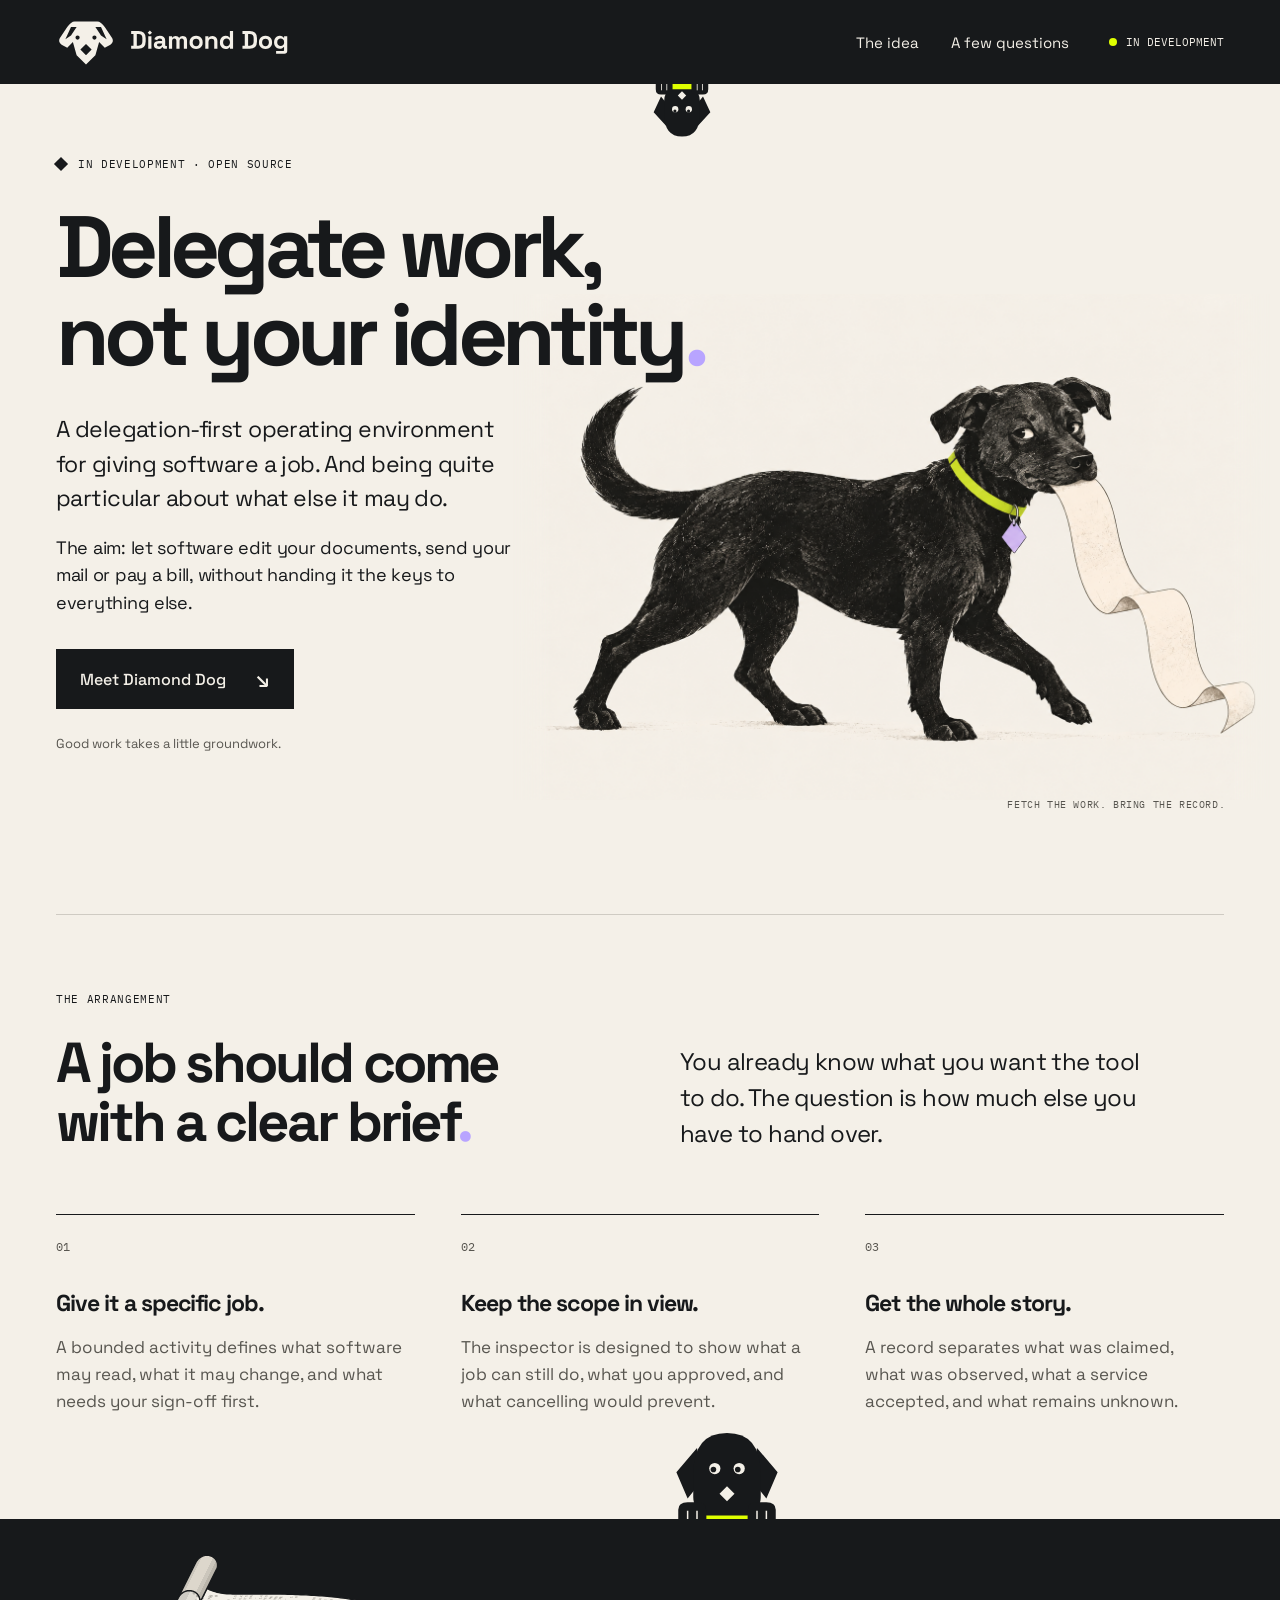
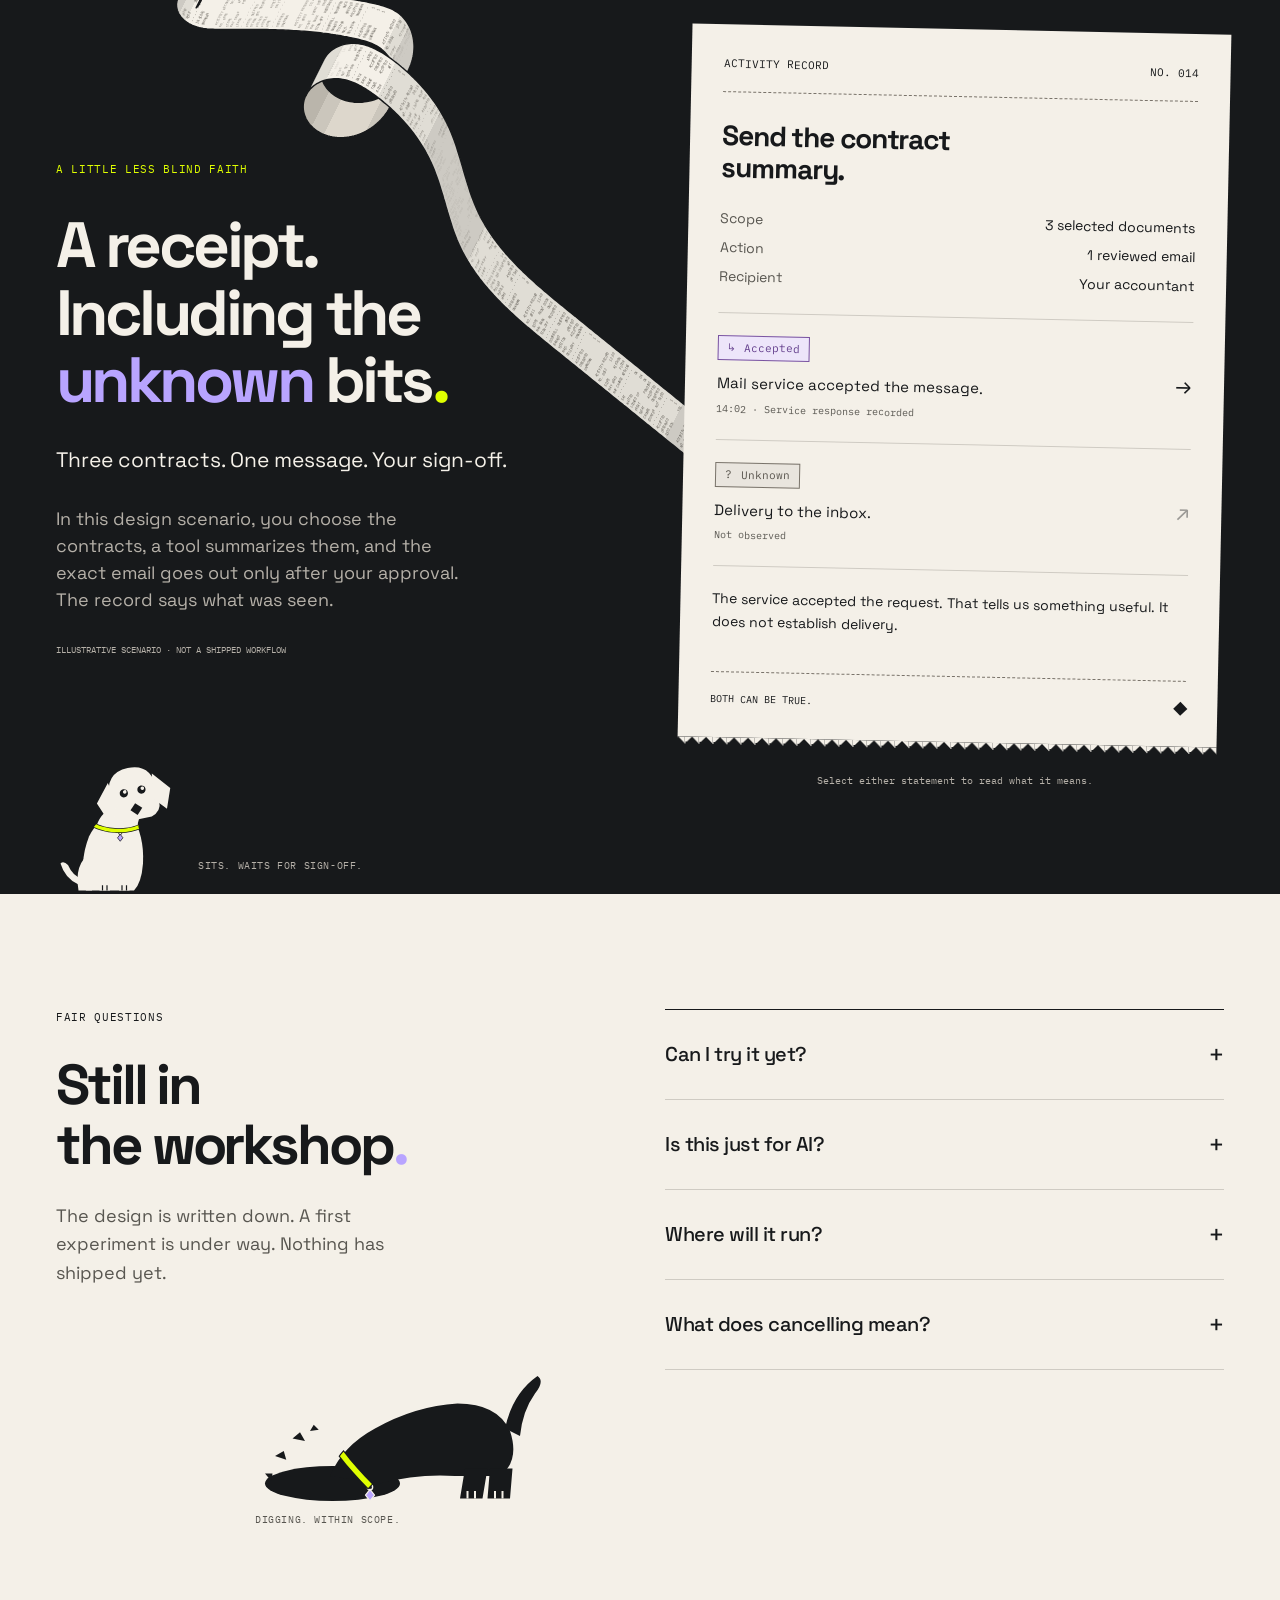
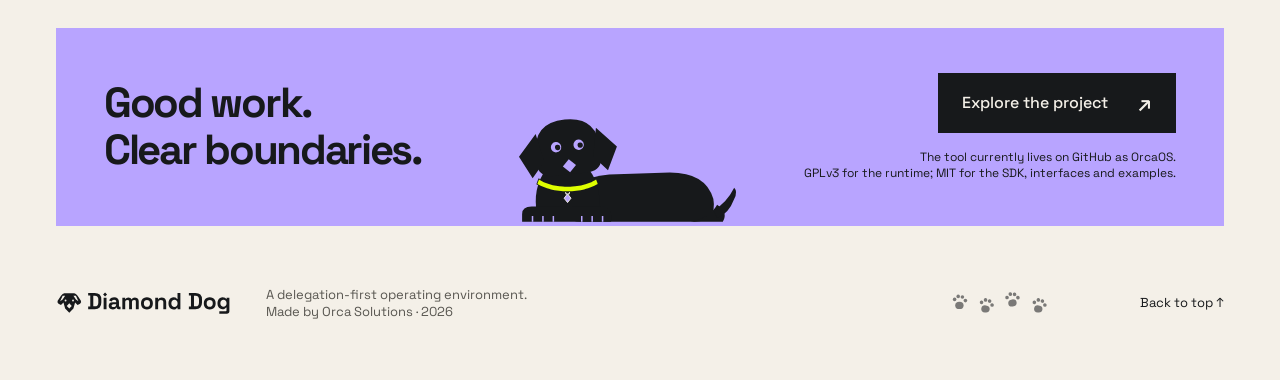
==== commit ea4620ed: "Move the peeking pup to the bottom of The arrangement; drop section numbers The pup now peeks up ove" ====
--- a/site/index.html
+++ b/site/index.html
@@ -17,7 +17,7 @@
   <link rel="icon" href="assets/favicon.svg" type="image/svg+xml">
   <link rel="apple-touch-icon" href="apple-touch-icon.png">
   <link rel="preload" href="assets/SpaceGrotesk-Bold.ttf" as="font" type="font/ttf" crossorigin>
-  <link rel="stylesheet" href="styles.css?v=28fb90de9f">
+  <link rel="stylesheet" href="styles.css?v=bd886529ef">
   <script src="script.js?v=ed78fe6709" defer></script>
 </head>
 <body>
@@ -41,21 +41,21 @@
           <a class="button" href="#idea">Meet Diamond Dog <span aria-hidden="true">↘</span></a>
           <p class="hero-note">Good work takes a little groundwork.</p>
         </div>
-        <svg class="dog dog-peek" viewBox="0 0 160 110" width="150" aria-hidden="true" focusable="false"><path class="dog-collar" d="M52 96H108V110H52Z"/><path d="M48 34 L26 60 L38 88 L54 68 Z M112 34 L134 60 L122 88 L106 68 Z"/><path d="M44 62 Q44 18 80 18 Q116 18 116 62 L116 86 Q116 100 102 106 L58 106 Q44 100 44 86 Z"/><circle class="dog-bg" cx="67" cy="56" r="6"/><circle class="dog-bg" cx="93" cy="56" r="6"/><g class="dog-eyes"><circle cx="65.5" cy="57" r="3"/><circle cx="91.5" cy="57" r="3"/></g><path class="dog-bg" d="M80 75 l8 8 l-8 8 l-8 -8 z"/><path d="M28 110 L28 100 Q28 92 38 92 L48 92 Q58 92 58 100 L58 110 Z M102 110 L102 100 Q102 92 112 92 L122 92 Q132 92 132 100 L132 110 Z"/><path class="dog-line" d="M38 110 V101 M48 110 V101 M112 110 V101 M122 110 V101"/></svg>
         <figure class="hero-art"><img src="assets/dog.png" width="1536" height="1024" fetchpriority="high" alt="A sturdy black dog with folded ears and a diamond collar tag, carrying a very long receipt."><figcaption>FETCH THE WORK. BRING THE RECORD.</figcaption></figure>
       </section>
       <section class="idea" id="idea" aria-labelledby="idea-heading">
-        <div class="section-heading"><p class="eyebrow">01 / THE ARRANGEMENT</p><h2 id="idea-heading">A job should come<br>with a clear brief<span class="stop">.</span></h2><p>You already know what you want the tool to do. The question is how much else you have to hand over.</p></div>
+        <div class="section-heading"><p class="eyebrow">THE ARRANGEMENT</p><h2 id="idea-heading">A job should come<br>with a clear brief<span class="stop">.</span></h2><p>You already know what you want the tool to do. The question is how much else you have to hand over.</p></div>
         <div class="principles">
           <article><span class="step">01</span><h3>Give it a specific job.</h3><p>A bounded activity defines what software may read, what it may change, and what needs your sign-off first.</p></article>
           <article><span class="step">02</span><h3>Keep the scope in view.</h3><p>The inspector is designed to show what a job can still do, what you approved, and what cancelling would prevent.</p></article>
           <article><span class="step">03</span><h3>Get the whole story.</h3><p>A record separates what was claimed, what was observed, what a service accepted, and what remains unknown.</p></article>
         </div>
+        <svg class="dog dog-peek" viewBox="0 0 160 110" width="150" aria-hidden="true" focusable="false"><path class="dog-collar" d="M52 96H108V110H52Z"/><path d="M48 34 L26 60 L38 88 L54 68 Z M112 34 L134 60 L122 88 L106 68 Z"/><path d="M44 62 Q44 18 80 18 Q116 18 116 62 L116 86 Q116 100 102 106 L58 106 Q44 100 44 86 Z"/><circle class="dog-bg" cx="67" cy="56" r="6"/><circle class="dog-bg" cx="93" cy="56" r="6"/><g class="dog-eyes"><circle cx="65.5" cy="57" r="3"/><circle cx="91.5" cy="57" r="3"/></g><path class="dog-bg" d="M80 75 l8 8 l-8 8 l-8 -8 z"/><path d="M28 110 L28 100 Q28 92 38 92 L48 92 Q58 92 58 100 L58 110 Z M102 110 L102 100 Q102 92 112 92 L122 92 Q132 92 132 100 L132 110 Z"/><path class="dog-line" d="M38 110 V101 M48 110 V101 M112 110 V101 M122 110 V101"/></svg>
       </section>
     </div>
   <section class="evidence" aria-labelledby="evidence-heading">
     <div class="shell evidence-grid"><svg class="receipt-ribbon" viewBox="0 0 627 591" font-size="4.369" aria-hidden="true" focusable="false"><defs><linearGradient id="rib0" gradientUnits="userSpaceOnUse" x1="264.1" y1="134.1" x2="182.8" y2="93.4"><stop offset="0" stop-color="#bab5ab"/><stop offset=".009" stop-color="#bab5ab"/><stop offset=".009" stop-color="#cbc6bc"/><stop offset=".133" stop-color="#cbc6bc"/><stop offset=".133" stop-color="#ddd7cc"/><stop offset=".585" stop-color="#ddd7cc"/><stop offset=".585" stop-color="#cbc6bc"/><stop offset=".764" stop-color="#cbc6bc"/><stop offset=".764" stop-color="#bab5ab"/><stop offset="1" stop-color="#bab5ab"/></linearGradient><linearGradient id="rib1" gradientUnits="userSpaceOnUse" x1="24.5" y1="11" x2="265.4" y2="131.5"><stop offset="0" stop-color="#cdcac3"/><stop offset=".034" stop-color="#cdcac3"/><stop offset=".034" stop-color="#e0ddd5"/><stop offset=".072" stop-color="#e0ddd5"/><stop offset=".072" stop-color="#f4f0e8"/><stop offset=".867" stop-color="#f4f0e8"/><stop offset=".867" stop-color="#e0ddd5"/><stop offset=".919" stop-color="#e0ddd5"/><stop offset=".919" stop-color="#cdcac3"/><stop offset="1" stop-color="#cdcac3"/></linearGradient><linearGradient id="rib2" gradientUnits="userSpaceOnUse" x1="45" y1="22" x2="46.1" y2="22.5"><stop offset="0" stop-color="#e0ddd5"/><stop offset=".826" stop-color="#e0ddd5"/><stop offset=".826" stop-color="#cdcac3"/><stop offset="1" stop-color="#cdcac3"/></linearGradient><linearGradient id="rib3" gradientUnits="userSpaceOnUse" x1="48.2" y1="18.2" x2="26.4" y2="7.3"><stop offset="0" stop-color="#bab5ab"/><stop offset=".187" stop-color="#bab5ab"/><stop offset=".187" stop-color="#cbc6bc"/><stop offset=".375" stop-color="#cbc6bc"/><stop offset=".375" stop-color="#ddd7cc"/><stop offset=".852" stop-color="#ddd7cc"/><stop offset=".852" stop-color="#cbc6bc"/><stop offset=".981" stop-color="#cbc6bc"/><stop offset=".981" stop-color="#bab5ab"/><stop offset="1" stop-color="#bab5ab"/></linearGradient><linearGradient id="rib4" gradientUnits="userSpaceOnUse" x1="168.8" y1="121.4" x2="704" y2="389"><stop offset="0" stop-color="#cdcac3"/><stop offset=".002" stop-color="#cdcac3"/><stop offset=".002" stop-color="#e0ddd5"/><stop offset=".021" stop-color="#e0ddd5"/><stop offset=".021" stop-color="#f4f0e8"/><stop offset=".123" stop-color="#f4f0e8"/><stop offset=".123" stop-color="#e0ddd5"/><stop offset=".241" stop-color="#e0ddd5"/><stop offset=".241" stop-color="#cdcac3"/><stop offset=".414" stop-color="#cdcac3"/><stop offset=".414" stop-color="#e0ddd5"/><stop offset=".897" stop-color="#e0ddd5"/><stop offset=".897" stop-color="#cdcac3"/><stop offset=".961" stop-color="#cdcac3"/><stop offset=".961" stop-color="#e0ddd5"/><stop offset="1" stop-color="#e0ddd5"/></linearGradient></defs><path fill="url(#rib0)" d="M264.1 134.1l-1.4 2.6-1.6 2.5-1.7 2.5-1.8 2.4-2 2.3-2 2.3-2.1 2.1-2.2 2-2.3 1.9-2.4 1.9-2.5 1.7-2.5 1.5-2.6 1.5-2.6 1.3-2.7 1.3-2.7 1-2.7 1-2.8 .8-2.8 .7-2.8 .5-2.7 .4-2.8 .3-2.8 .1-2.7 0-2.7-.1-2.6-.3-2.6-.4-2.6-.5-2.5-.7-2.4-.8-2.3-.8-2.3-1-2.1-1.2-2.1-1.2-2-1.3-1.8-1.4-1.8-1.5-1.6-1.6-1.6-1.6-1.4-1.7-1.2-1.8-1.2-1.8-1-1.9-.8-1.9-.8-2-.5-2-.5-2-.3-2-.2-2.1 0-2 .1-2 .3-2 .4-2 .5-1.9 .7-1.9 .8-1.9-20 40-.8 1.9-.7 1.9-.5 1.9-.4 2-.3 2-.1 2 0 2 .2 2.1 .3 2 .5 2 .5 2 .8 2 .8 1.9 1 1.9 1.2 1.8 1.2 1.8 1.4 1.7 1.6 1.6 1.6 1.6 1.8 1.5 1.8 1.4 2 1.3 2.1 1.2 2.1 1.2 2.3 1 2.3 .8 2.4 .8 2.5 .7 2.6 .5 2.6 .4 2.6 .3 2.7 .1 2.7 0 2.8-.1 2.8-.3 2.7-.4 2.8-.5 2.8-.7 2.8-.8 2.7-1 2.7-1 2.7-1.3 2.6-1.3 2.6-1.5 2.5-1.5 2.5-1.7 2.4-1.9 2.3-1.9 2.2-2 2.1-2.1 2-2.3 2-2.3 1.8-2.4 1.7-2.5 1.6-2.5 1.4-2.6z"/><path class="rib-edge" fill="none" d="M264.1 134.1l-1.4 2.6-1.6 2.5-1.7 2.5-1.8 2.4-2 2.3-2 2.3-2.1 2.1-2.2 2-2.3 1.9-2.4 1.9-2.5 1.7-2.5 1.5-2.6 1.5-2.6 1.3-2.7 1.3-2.7 1-2.7 1-2.8 .8-2.8 .7-2.8 .5-2.7 .4-2.8 .3-2.8 .1-2.7 0-2.7-.1-2.6-.3-2.6-.4-2.6-.5-2.5-.7-2.4-.8-2.3-.8-2.3-1-2.1-1.2-2.1-1.2-2-1.3-1.8-1.4-1.8-1.5-1.6-1.6-1.6-1.6-1.4-1.7-1.2-1.8-1.2-1.8-1-1.9-.8-1.9-.8-2-.5-2-.5-2-.3-2-.2-2.1 0-2 .1-2 .3-2 .4-2 .5-1.9 .7-1.9 .8-1.9M244.1 174.1l-1.4 2.6-1.6 2.5-1.7 2.5-1.8 2.4-2 2.3-2 2.3-2.1 2.1-2.2 2-2.3 1.9-2.4 1.9-2.5 1.7-2.5 1.5-2.6 1.5-2.6 1.3-2.7 1.3-2.7 1-2.7 1-2.8 .8-2.8 .7-2.8 .5-2.7 .4-2.8 .3-2.8 .1-2.7 0-2.7-.1-2.6-.3-2.6-.4-2.6-.5-2.5-.7-2.4-.8-2.3-.8-2.3-1-2.1-1.2-2.1-1.2-2-1.3-1.8-1.4-1.8-1.5-1.6-1.6-1.6-1.6-1.4-1.7-1.2-1.8-1.2-1.8-1-1.9-.8-1.9-.8-2-.5-2-.5-2-.3-2-.2-2.1 0-2 .1-2 .3-2 .4-2 .5-1.9 .7-1.9 .8-1.9M264.1 134.1l-20 40M168.8 121.4l-20 40"/><path fill="url(#rib1)" d="M24.5 11l-.4 .9-.3 1-.3 .9-.3 1-.1 1-.2 1-.1 1 0 1 .1 1 0 1 .2 .9 .2 1 .2 1 .3 1 .3 .9 .4 .9 .4 1 .4 .9 .5 .8 .5 .9 .6 .8 .5 .8 .7 .8 .6 .8 .7 .7 .7 .7 .7 .7 .8 .7 .7 .6 .8 .6 .8 .6 .8 .6 .9 .5 .8 .6 .9 .5 .9 .4 2 1 2 .8 2.1 .8 2.2 .6 2.1 .6 2.2 .5 2.2 .4 2.2 .3 2.2 .3 2.2 .2 2.2 .1 2.2 .1 2.2 .1 2.3 .1 2.2 0 2.2 0 2.2 0 2.3 0 3 0 3-.1 3 0 3 0 3 0 3 0 3 0 3 0 3 0 3 0 3 0 3 .1 2.9 0 3 0 3 .1 3 0 3 .1 3 .1 3 .1 3 .1 3 .1 3 .1 3 .1 3 .1 3 .2 3 .2 3 .1 3 .2 3 .3 3 .2 3 .2 3 .3 3 .3 2.9 .3 3 .3 3 .3 3 .4 3 .3 2.9 .4 3 .5 3 .4 2.9 .5 3 .4 3 .5 2.9 .6 3 .5 2.9 .6 2.9 .6 3 .6 2.9 .7 2.4 .6 2.5 .6 2.4 .6 2.4 .7 2.4 .8 2.3 .8 2.4 .9 2.2 1 2.3 1.1 2.1 1.3 2.1 1.3 2.1 1.5 1.9 1.7 1.9 1.7 1.7 1.9 1.7 2 1.5 2.1 1.4 2.2 1.3 2.3 1.2 2.4 1 2.4 .9 2.6 .8 2.6 .6 2.6 .5 2.8 .4 2.7 .2 2.8 .1 2.8-.1 2.9-.2 2.8-.4 2.9-.5 2.8-.7 2.9-.8 2.8-.9 2.8-1.1 2.8-1.2 2.7-1.3 2.7-20 40 1.3-2.7 1.2-2.7 1.1-2.8 .9-2.8 .8-2.8 .7-2.9 .5-2.8 .4-2.9 .2-2.8 .1-2.9-.1-2.8-.2-2.8-.4-2.7-.5-2.8-.6-2.6-.8-2.6-.9-2.6-1-2.4-1.2-2.4-1.3-2.3-1.4-2.2-1.5-2.1-1.7-2-1.7-1.9-1.9-1.7-1.9-1.7-2.1-1.5-2.1-1.3-2.1-1.3-2.3-1.1-2.2-1-2.4-.9-2.3-.8-2.4-.8-2.4-.7-2.4-.6-2.5-.6-2.4-.6-2.9-.7-3-.6-2.9-.6-2.9-.6-3-.5-2.9-.6-3-.5-3-.4-2.9-.5-3-.4-3-.5-2.9-.4-3-.3-3-.4-3-.3-3-.3-2.9-.3-3-.3-3-.3-3-.2-3-.2-3-.3-3-.2-3-.1-3-.2-3-.2-3-.1-3-.1-3-.1-3-.1-3-.1-3-.1-3-.1-3-.1-3 0-3-.1-3 0-2.9 0-3-.1-3 0-3 0-3 0-3 0-3 0-3 0-3 0-3 0-3 0-3 .1-3 0-2.3 0-2.2 0-2.2 0-2.2 0-2.3-.1-2.2-.1-2.2-.1-2.2-.1-2.2-.2-2.2-.3-2.2-.3-2.2-.4-2.2-.5-2.1-.6-2.2-.6-2.1-.8-2-.8-2-1-.9-.4-.9-.5-.8-.6-.9-.5-.8-.6-.8-.6-.8-.6-.7-.6-.8-.7-.7-.7-.7-.7-.7-.7-.6-.8-.7-.8-.5-.8-.6-.8-.5-.9-.5-.8-.4-.9-.4-1-.4-.9-.3-.9-.3-1-.2-1-.2-1-.2-.9 0-1-.1-1 0-1 .1-1 .2-1 .1-1 .3-1 .3-.9 .3-1 .4-.9z"/><path class="rib-edge" fill="none" d="M24.5 11l-.4 .9-.3 1-.3 .9-.3 1-.1 1-.2 1-.1 1 0 1 .1 1 0 1 .2 .9 .2 1 .2 1 .3 1 .3 .9 .4 .9 .4 1 .4 .9 .5 .8 .5 .9 .6 .8 .5 .8 .7 .8 .6 .8 .7 .7 .7 .7 .7 .7 .8 .7 .7 .6 .8 .6 .8 .6 .8 .6 .9 .5 .8 .6 .9 .5 .9 .4 2 1 2 .8 2.1 .8 2.2 .6 2.1 .6 2.2 .5 2.2 .4 2.2 .3 2.2 .3 2.2 .2 2.2 .1 2.2 .1 2.2 .1 2.3 .1 2.2 0 2.2 0 2.2 0 2.3 0 3 0 3-.1 3 0 3 0 3 0 3 0 3 0 3 0 3 0 3 0 3 0 3 .1 2.9 0 3 0 3 .1 3 0 3 .1 3 .1 3 .1 3 .1 3 .1 3 .1 3 .1 3 .1 3 .2 3 .2 3 .1 3 .2 3 .3 3 .2 3 .2 3 .3 3 .3 2.9 .3 3 .3 3 .3 3 .4 3 .3 2.9 .4 3 .5 3 .4 2.9 .5 3 .4 3 .5 2.9 .6 3 .5 2.9 .6 2.9 .6 3 .6 2.9 .7 2.4 .6 2.5 .6 2.4 .6 2.4 .7 2.4 .8 2.3 .8 2.4 .9 2.2 1 2.3 1.1 2.1 1.3 2.1 1.3 2.1 1.5 1.9 1.7 1.9 1.7 1.7 1.9 1.7 2 1.5 2.1 1.4 2.2 1.3 2.3 1.2 2.4 1 2.4 .9 2.6 .8 2.6 .6 2.6 .5 2.8 .4 2.7 .2 2.8 .1 2.8-.1 2.9-.2 2.8-.4 2.9-.5 2.8-.7 2.9-.8 2.8-.9 2.8-1.1 2.8-1.2 2.7-1.3 2.7M4.5 51l-.4 .9-.3 1-.3 .9-.3 1-.1 1-.2 1-.1 1 0 1 .1 1 0 1 .2 .9 .2 1 .2 1 .3 1 .3 .9 .4 .9 .4 1 .4 .9 .5 .8 .5 .9 .6 .8 .5 .8 .7 .8 .6 .8 .7 .7 .7 .7 .7 .7 .8 .7 .7 .6 .8 .6 .8 .6 .8 .6 .9 .5 .8 .6 .9 .5 .9 .4 2 1 2 .8 2.1 .8 2.2 .6 2.1 .6 2.2 .5 2.2 .4 2.2 .3 2.2 .3 2.2 .2 2.2 .1 2.2 .1 2.2 .1 2.3 .1 2.2 0 2.2 0 2.2 0 2.3 0 3 0 3-.1 3 0 3 0 3 0 3 0 3 0 3 0 3 0 3 0 3 0 3 .1 2.9 0 3 0 3 .1 3 0 3 .1 3 .1 3 .1 3 .1 3 .1 3 .1 3 .1 3 .1 3 .2 3 .2 3 .1 3 .2 3 .3 3 .2 3 .2 3 .3 3 .3 2.9 .3 3 .3 3 .3 3 .4 3 .3 2.9 .4 3 .5 3 .4 2.9 .5 3 .4 3 .5 2.9 .6 3 .5 2.9 .6 2.9 .6 3 .6 2.9 .7 2.4 .6 2.5 .6 2.4 .6 2.4 .7 2.4 .8 2.3 .8 2.4 .9 2.2 1 2.3 1.1 2.1 1.3 2.1 1.3 2.1 1.5 1.9 1.7 1.9 1.7 1.7 1.9 1.7 2 1.5 2.1 1.4 2.2 1.3 2.3 1.2 2.4 1 2.4 .9 2.6 .8 2.6 .6 2.6 .5 2.8 .4 2.7 .2 2.8 .1 2.8-.1 2.9-.2 2.8-.4 2.9-.5 2.8-.7 2.9-.8 2.8-.9 2.8-1.1 2.8-1.2 2.7-1.3 2.7M24.5 11l-20 40M264.1 134.1l-20 40"/><text transform="matrix(.356 -.712 .609 .668 10.9 70.7)" opacity=".75">BONE        BURIED</text><text transform="matrix(.356 -.712 .81 .558 15.6 74.8)">HOLE      IN SCOPE</text><text transform="matrix(.356 -.712 .904 .427 21.2 78)">- - - - - - - - -</text><text transform="matrix(.356 -.712 .934 .287 27.3 80.3)">IN SCOPE       YES</text><text transform="matrix(.356 -.712 .924 .17 33.4 81.7)">UNKNOWN          0</text><text transform="matrix(.356 -.712 .876 .03 47.5 83.1)" opacity=".75"> ACTIVITY RECORD</text><text transform="matrix(.356 -.712 .863 .001 53.2 83.2)" opacity=".75">NO. 0002     10:15</text><text transform="matrix(.356 -.712 .86 -.004 60.5 83.2)" opacity=".75">SCOPE         WALK</text><text transform="matrix(.356 -.712 .86 -.003 66.1 83.1)" opacity=".75">MAY SNIFF    POSTS</text><text transform="matrix(.356 -.712 .861 -.002 71.8 83.1)" opacity=".75">LEASH           ON</text><text transform="matrix(.356 -.712 .862 0 77.4 83.1)" opacity=".75">- - - - - - - - -</text><text transform="matrix(.356 -.712 .863 .002 83.1 83.1)" opacity=".75">POSTS SNIFFED   14</text><text transform="matrix(.356 -.712 .864 .004 88.7 83.1)" opacity=".75">OTHER DOG OBSERVED</text><text transform="matrix(.356 -.712 .866 .007 94.4 83.2)" opacity=".75">PULLED          NO</text><text transform="matrix(.356 -.712 .868 .011 100.1 83.2)" opacity=".75">PUDDLE     AVOIDED</text><text transform="matrix(.356 -.712 .87 .016 105.8 83.3)" opacity=".75">HOME       ON TIME</text><text transform="matrix(.356 -.712 .872 .021 111.5 83.4)" opacity=".75">- - - - - - - - -</text><text transform="matrix(.356 -.712 .875 .027 117.2 83.6)" opacity=".75">OBSERVED         1</text><text transform="matrix(.356 -.712 .878 .034 123 83.8)" opacity=".75">UNKNOWN          0</text><text transform="matrix(.356 -.712 .885 .05 136.8 84.5)" opacity=".75"> ACTIVITY RECORD</text><text transform="matrix(.356 -.712 .889 .059 142.7 84.8)" opacity=".75">NO. 0003     11:40</text><text transform="matrix(.356 -.712 .895 .073 150.3 85.4)" opacity=".75">SCOPE   FRONT DOOR</text><text transform="matrix(.356 -.712 .899 .084 156.1 85.9)" opacity=".75">MAY BARK      ONCE</text><text transform="matrix(.356 -.712 .903 .096 162 86.5)">SIGN-OFF  REQUIRED</text><text transform="matrix(.356 -.712 .907 .108 168 87.2)">- - - - - - - - -</text><text transform="matrix(.356 -.712 .911 .121 173.9 87.9)">DOORBELL  OBSERVED</text><text transform="matrix(.356 -.712 .915 .135 179.9 88.7)">BARKED        ONCE</text><text transform="matrix(.356 -.712 .919 .15 185.9 89.7)">VISITOR    GREETED</text><text transform="matrix(.356 -.712 .923 .165 192 90.7)">MAIL      ACCEPTED</text><text transform="matrix(.356 -.712 .926 .182 198 91.8)">DELIVERY   UNKNOWN</text><text transform="matrix(.356 -.712 .929 .199 204.1 93.1)">- - - - - - - - -</text><text transform="matrix(.356 -.712 .931 .218 210.2 94.5)">ACCEPTED         1</text><text transform="matrix(.356 -.712 .934 .271 216.3 96)">OBSERVED         1</text><text transform="matrix(.356 -.712 .931 .326 222.4 98)">UNKNOWN          1</text><text transform="matrix(.356 -.712 .75 .63 236.1 105.5)"> ACTIVITY RECORD</text><text transform="matrix(.356 -.712 .647 .694 240.7 109.8)">NO. 0004     12:30</text><text transform="matrix(.356 -.712 .483 .751 245.4 116.1)" opacity=".75">SCOPE      KITCHEN</text><text transform="matrix(.356 -.712 .377 .767 248.2 121)" opacity=".5">MAY READ     FLOOR</text><text transform="matrix(.356 -.712 .276 .771 250.2 126.1)" opacity=".25">MAY CHANGE NOTHING</text><text transform="matrix(.356 -.712 .183 .767 251.6 131.1)" opacity=".25">- - - - - - - - -</text><text transform="matrix(.356 -.712 .097 .757 252.4 136.1)" opacity=".25">SAT             OK</text><path fill="url(#rib2)" d="M45 22l.8-.6 .7-.7 .7-.8 .5-.8 .5-.9-20 40-.5 .9-.5 .8-.7 .8-.7 .7-.8 .6z"/><path class="rib-edge" fill="none" d="M45 22l.8-.6 .7-.7 .7-.8 .5-.8 .5-.9M25 62l.8-.6 .7-.7 .7-.8 .5-.8 .5-.9M45 22l-20 40M48.2 18.2l-20 40"/><path fill="url(#rib3)" d="M48.2 18.2l.4-.9 .3-.9 .2-1 .1-1 0-1 0-1-.2-1-.3-.9-.3-1-.5-.9-.5-.8-.6-.8-.6-.8-.8-.7-.7-.6-.9-.6-.8-.4-1-.5-.9-.3-1-.2-.9-.2-1-.1-1-.1-1 .1-1 .1-1 .2-1 .3-.9 .4-.9 .4-.9 .4-.8 .6-.8 .6-.8 .6-.7 .7-.7 .8-.6 .7-.6 .9-.5 .8-.5 .9-20 40 .5-.9 .5-.8 .6-.9 .6-.7 .7-.8 .7-.7 .8-.6 .8-.6 .8-.6 .9-.4 .9-.4 .9-.4 1-.3 1-.2 1-.1 1-.1 1 .1 1 .1 .9 .2 1 .2 .9 .3 1 .5 .8 .4 .9 .6 .7 .6 .8 .7 .6 .8 .6 .8 .5 .8 .5 .9 .3 1 .3 .9 .2 1 0 1 0 1-.1 1-.2 1-.3 .9-.4 .9z"/><path class="rib-edge" fill="none" d="M48.2 18.2l.4-.9 .3-.9 .2-1 .1-1 0-1 0-1-.2-1-.3-.9-.3-1-.5-.9-.5-.8-.6-.8-.6-.8-.8-.7-.7-.6-.9-.6-.8-.4-1-.5-.9-.3-1-.2-.9-.2-1-.1-1-.1-1 .1-1 .1-1 .2-1 .3-.9 .4-.9 .4-.9 .4-.8 .6-.8 .6-.8 .6-.7 .7-.7 .8-.6 .7-.6 .9-.5 .8-.5 .9M28.2 58.2l.4-.9 .3-.9 .2-1 .1-1 0-1 0-1-.2-1-.3-.9-.3-1-.5-.9-.5-.8-.6-.8-.6-.8-.8-.7-.7-.6-.9-.6-.8-.4-1-.5-.9-.3-1-.2-.9-.2-1-.1-1-.1-1 .1-1 .1-1 .2-1 .3-.9 .4-.9 .4-.9 .4-.8 .6-.8 .6-.8 .6-.7 .7-.7 .8-.6 .7-.6 .9-.5 .8-.5 .9M48.2 18.2l-20 40M24.5 11l-20 40"/><path fill="url(#rib4)" d="M168.8 121.4l.9-1.8 1.1-1.7 1.2-1.7 1.3-1.6 1.4-1.6 1.5-1.4 1.6-1.4 1.8-1.3 1.8-1.2 1.9-1 2-1 2-.9 2.2-.7 2.2-.6 2.2-.6 2.3-.4 2.3-.2 2.4-.2 2.4 0 2.4 .1 2.4 .2 2.4 .4 2.4 .4 2.4 .6 2.4 .7 2.3 .8 2.3 .9 2.3 1 2.3 1 2.2 1.2 2.2 1.1 2.2 1.3 2.2 1.2 2.1 1.4 2.1 1.3 2.1 1.4 2 1.5 2 1.4 2 1.5 2.4 1.9 2.4 1.8 2.4 1.9 2.3 2 2.3 1.9 2.3 2 2.3 2 2.2 2.1 2.2 2.1 2.2 2.1 2.1 2.1 2.1 2.2 2.1 2.2 2.1 2.2 2 2.3 2 2.3 1.9 2.3 1.9 2.3 1.9 2.4 1.8 2.4 1.8 2.5 1.8 2.4 1.7 2.5 1.7 2.6 1.6 2.5 1.6 2.6 1.6 2.6 1.5 2.6 1.4 2.7 1.5 2.7 1.3 2.7 1.3 2.7 1.3 2.7 1.2 2.8 1.2 2.8 1.1 2.8 1.1 2.9 1.1 2.8 1 2.9 1 2.8 .9 2.9 .9 2.9 .9 2.9 .9 2.9 .9 2.9 .9 2.9 .8 2.9 .9 2.9 .8 2.9 .8 2.9 .9 2.9 .8 2.9 .9 2.9 .9 2.9 .9 2.9 .9 2.9 .9 2.9 .9 2.9 1 2.9 1 2.8 1.1 2.9 1.1 2.8 1.1 2.8 1.2 2.8 1.2 2.8 1.3 2.7 1.3 2.8 1.3 2.7 1.4 2.6 1.5 2.7 1.5 2.6 1.5 2.6 1.6 2.6 1.6 2.6 1.7 2.5 1.7 2.5 1.7 2.5 1.8 2.5 1.8 2.4 1.8 2.4 1.9 2.4 1.9 2.4 1.9 2.3 2 2.4 1.9 2.3 2 2.2 2.1 2.3 2 2.2 2.1 2.2 2.1 2.2 2.1 2.2 2.1 2.2 2.2 2.1 2.1 2.1 2.2 2.1 2.2 2.1 2.2 2.1 2.2 2 2.3 2.1 2.2 2 2.2 2 2.3 2 2.2 1.9 2.3 2 2.3 2 2.3 1.9 2.3 1.9 2.3 2 2.3 1.9 2.3 1.9 2.3 1.9 2.3 1.9 2.3 1.9 2.4 1.9 2.3 1.9 2.3 1.9 2.4 1.9 2.3 1.9 2.3 1.9 2.4 1.8 2.3 1.9 2.3 1.9 2.4 1.9 2.3 1.9 2.3 1.9 2.4 1.9 2.3 1.9 2.4 1.9 2.3 1.9 2.3 1.9 2.4 1.8 2.3 1.9 2.4 1.9 2.3 1.9 2.3 1.9 2.4 1.9 2.3 1.9 2.3 1.9 2.4 1.9 2.3 1.9 2.4 1.9 2.3 1.8 2.3 1.9 2.4 1.9 2.3 1.9 2.4 1.9 2.3 1.9 2.3 1.9 2.4 1.9 2.3 1.9 2.4 1.9 2.3 1.9 2.3 1.8 2.4 1.9 2.3 1.9 2.3 1.9 2.4 1.9 2.3 1.9 2.4 1.9 2.3 1.9 2.3 1.9 2.4 1.9 2.3 1.9 2.4 1.8 2.3 1.9 2.3 1.9 2.4 1.9 2.3 1.9 2.3 1.9 2.4 1.9 2.3 1.9 2.4 1.9 2.3 1.9 2.3 1.9 2.4 1.8 2.3 1.9 2.4 1.9 2.3 1.9 2.3 1.9 2.4 1.9 2.3 1.9 2.3 1.9 2.4 1.9 2.3 1.9 2.4 1.9 2.3 1.9 2.3 1.8 2.4 1.9 2.3 1.9 2.4 1.9 2.3 1.9 2.3 1.9 2.4 1.9-20 40-2.4-1.9-2.3-1.9-2.3-1.9-2.4-1.9-2.3-1.9-2.4-1.9-2.3-1.8-2.3-1.9-2.4-1.9-2.3-1.9-2.4-1.9-2.3-1.9-2.3-1.9-2.4-1.9-2.3-1.9-2.3-1.9-2.4-1.9-2.3-1.9-2.4-1.8-2.3-1.9-2.3-1.9-2.4-1.9-2.3-1.9-2.4-1.9-2.3-1.9-2.3-1.9-2.4-1.9-2.3-1.9-2.3-1.9-2.4-1.8-2.3-1.9-2.4-1.9-2.3-1.9-2.3-1.9-2.4-1.9-2.3-1.9-2.4-1.9-2.3-1.9-2.3-1.9-2.4-1.9-2.3-1.8-2.3-1.9-2.4-1.9-2.3-1.9-2.4-1.9-2.3-1.9-2.3-1.9-2.4-1.9-2.3-1.9-2.4-1.9-2.3-1.9-2.3-1.8-2.4-1.9-2.3-1.9-2.4-1.9-2.3-1.9-2.3-1.9-2.4-1.9-2.3-1.9-2.3-1.9-2.4-1.9-2.3-1.9-2.4-1.8-2.3-1.9-2.3-1.9-2.4-1.9-2.3-1.9-2.4-1.9-2.3-1.9-2.3-1.9-2.4-1.9-2.3-1.9-2.3-1.9-2.4-1.8-2.3-1.9-2.3-1.9-2.4-1.9-2.3-1.9-2.3-1.9-2.4-1.9-2.3-1.9-2.3-1.9-2.3-1.9-2.3-1.9-2.3-1.9-2.3-2-2.3-1.9-2.3-1.9-2.3-2-2.3-2-2.2-1.9-2.3-2-2.2-2-2.2-2-2.3-2.1-2.2-2-2.2-2.1-2.2-2.1-2.2-2.1-2.1-2.1-2.2-2.1-2.1-2.2-2.1-2.2-2.1-2.2-2.1-2.2-2-2.2-2.1-2.3-2-2.2-1.9-2.3-2-2.4-1.9-2.3-1.9-2.4-1.9-2.4-1.8-2.4-1.8-2.4-1.8-2.5-1.7-2.5-1.7-2.5-1.7-2.5-1.6-2.6-1.6-2.6-1.5-2.6-1.5-2.6-1.5-2.7-1.4-2.6-1.3-2.7-1.3-2.8-1.3-2.7-1.2-2.8-1.2-2.8-1.1-2.8-1.1-2.8-1.1-2.9-1-2.8-1-2.9-.9-2.9-.9-2.9-.9-2.9-.9-2.9-.9-2.9-.9-2.9-.8-2.9-.9-2.9-.8-2.9-.8-2.9-.9-2.9-.8-2.9-.9-2.9-.9-2.9-.9-2.9-.9-2.9-.9-2.9-.9-2.9-1-2.8-1-2.9-1.1-2.8-1.1-2.9-1.1-2.8-1.2-2.8-1.2-2.8-1.3-2.7-1.3-2.7-1.3-2.7-1.5-2.7-1.4-2.7-1.5-2.6-1.6-2.6-1.6-2.6-1.6-2.5-1.7-2.6-1.7-2.5-1.8-2.4-1.8-2.5-1.8-2.4-1.9-2.4-1.9-2.3-1.9-2.3-2-2.3-2-2.3-2.1-2.2-2.1-2.2-2.1-2.2-2.1-2.1-2.2-2.1-2.2-2.1-2.2-2.1-2.3-2-2.3-2-2.3-1.9-2.3-2-2.4-1.9-2.4-1.8-2.4-1.9-2-1.5-2-1.4-2-1.5-2.1-1.4-2.1-1.3-2.1-1.4-2.2-1.2-2.2-1.3-2.2-1.1-2.2-1.2-2.3-1-2.3-1-2.3-.9-2.3-.8-2.4-.7-2.4-.6-2.4-.4-2.4-.4-2.4-.2-2.4-.1-2.4 0-2.4 .2-2.3 .2-2.3 .4-2.2 .6-2.2 .6-2.2 .7-2 .9-2 1-1.9 1-1.8 1.2-1.8 1.3-1.6 1.4-1.5 1.4-1.4 1.6-1.3 1.6-1.2 1.7-1.1 1.7-.9 1.8z"/><path class="rib-edge" fill="none" d="M168.8 121.4l.9-1.8 1.1-1.7 1.2-1.7 1.3-1.6 1.4-1.6 1.5-1.4 1.6-1.4 1.8-1.3 1.8-1.2 1.9-1 2-1 2-.9 2.2-.7 2.2-.6 2.2-.6 2.3-.4 2.3-.2 2.4-.2 2.4 0 2.4 .1 2.4 .2 2.4 .4 2.4 .4 2.4 .6 2.4 .7 2.3 .8 2.3 .9 2.3 1 2.3 1 2.2 1.2 2.2 1.1 2.2 1.3 2.2 1.2 2.1 1.4 2.1 1.3 2.1 1.4 2 1.5 2 1.4 2 1.5 2.4 1.9 2.4 1.8 2.4 1.9 2.3 2 2.3 1.9 2.3 2 2.3 2 2.2 2.1 2.2 2.1 2.2 2.1 2.1 2.1 2.1 2.2 2.1 2.2 2.1 2.2 2 2.3 2 2.3 1.9 2.3 1.9 2.3 1.9 2.4 1.8 2.4 1.8 2.5 1.8 2.4 1.7 2.5 1.7 2.6 1.6 2.5 1.6 2.6 1.6 2.6 1.5 2.6 1.4 2.7 1.5 2.7 1.3 2.7 1.3 2.7 1.3 2.7 1.2 2.8 1.2 2.8 1.1 2.8 1.1 2.9 1.1 2.8 1 2.9 1 2.8 .9 2.9 .9 2.9 .9 2.9 .9 2.9 .9 2.9 .9 2.9 .8 2.9 .9 2.9 .8 2.9 .8 2.9 .9 2.9 .8 2.9 .9 2.9 .9 2.9 .9 2.9 .9 2.9 .9 2.9 .9 2.9 1 2.9 1 2.8 1.1 2.9 1.1 2.8 1.1 2.8 1.2 2.8 1.2 2.8 1.3 2.7 1.3 2.8 1.3 2.7 1.4 2.6 1.5 2.7 1.5 2.6 1.5 2.6 1.6 2.6 1.6 2.6 1.7 2.5 1.7 2.5 1.7 2.5 1.8 2.5 1.8 2.4 1.8 2.4 1.9 2.4 1.9 2.4 1.9 2.3 2 2.4 1.9 2.3 2 2.2 2.1 2.3 2 2.2 2.1 2.2 2.1 2.2 2.1 2.2 2.1 2.2 2.2 2.1 2.1 2.1 2.2 2.1 2.2 2.1 2.2 2.1 2.2 2 2.3 2.1 2.2 2 2.2 2 2.3 2 2.2 1.9 2.3 2 2.3 2 2.3 1.9 2.3 1.9 2.3 2 2.3 1.9 2.3 1.9 2.3 1.9 2.3 1.9 2.3 1.9 2.4 1.9 2.3 1.9 2.3 1.9 2.4 1.9 2.3 1.9 2.3 1.9 2.4 1.8 2.3 1.9 2.3 1.9 2.4 1.9 2.3 1.9 2.3 1.9 2.4 1.9 2.3 1.9 2.4 1.9 2.3 1.9 2.3 1.9 2.4 1.8 2.3 1.9 2.4 1.9 2.3 1.9 2.3 1.9 2.4 1.9 2.3 1.9 2.3 1.9 2.4 1.9 2.3 1.9 2.4 1.9 2.3 1.8 2.3 1.9 2.4 1.9 2.3 1.9 2.4 1.9 2.3 1.9 2.3 1.9 2.4 1.9 2.3 1.9 2.4 1.9 2.3 1.9 2.3 1.8 2.4 1.9 2.3 1.9 2.3 1.9 2.4 1.9 2.3 1.9 2.4 1.9 2.3 1.9 2.3 1.9 2.4 1.9 2.3 1.9 2.4 1.8 2.3 1.9 2.3 1.9 2.4 1.9 2.3 1.9 2.3 1.9 2.4 1.9 2.3 1.9 2.4 1.9 2.3 1.9 2.3 1.9 2.4 1.8 2.3 1.9 2.4 1.9 2.3 1.9 2.3 1.9 2.4 1.9 2.3 1.9 2.3 1.9 2.4 1.9 2.3 1.9 2.4 1.9 2.3 1.9 2.3 1.8 2.4 1.9 2.3 1.9 2.4 1.9 2.3 1.9 2.3 1.9 2.4 1.9M148.8 161.4l.9-1.8 1.1-1.7 1.2-1.7 1.3-1.6 1.4-1.6 1.5-1.4 1.6-1.4 1.8-1.3 1.8-1.2 1.9-1 2-1 2-.9 2.2-.7 2.2-.6 2.2-.6 2.3-.4 2.3-.2 2.4-.2 2.4 0 2.4 .1 2.4 .2 2.4 .4 2.4 .4 2.4 .6 2.4 .7 2.3 .8 2.3 .9 2.3 1 2.3 1 2.2 1.2 2.2 1.1 2.2 1.3 2.2 1.2 2.1 1.4 2.1 1.3 2.1 1.4 2 1.5 2 1.4 2 1.5 2.4 1.9 2.4 1.8 2.4 1.9 2.3 2 2.3 1.9 2.3 2 2.3 2 2.2 2.1 2.2 2.1 2.2 2.1 2.1 2.1 2.1 2.2 2.1 2.2 2.1 2.2 2 2.3 2 2.3 1.9 2.3 1.9 2.3 1.9 2.4 1.8 2.4 1.8 2.5 1.8 2.4 1.7 2.5 1.7 2.6 1.6 2.5 1.6 2.6 1.6 2.6 1.5 2.6 1.4 2.7 1.5 2.7 1.3 2.7 1.3 2.7 1.3 2.7 1.2 2.8 1.2 2.8 1.1 2.8 1.1 2.9 1.1 2.8 1 2.9 1 2.8 .9 2.9 .9 2.9 .9 2.9 .9 2.9 .9 2.9 .9 2.9 .8 2.9 .9 2.9 .8 2.9 .8 2.9 .9 2.9 .8 2.9 .9 2.9 .9 2.9 .9 2.9 .9 2.9 .9 2.9 .9 2.9 1 2.9 1 2.8 1.1 2.9 1.1 2.8 1.1 2.8 1.2 2.8 1.2 2.8 1.3 2.7 1.3 2.8 1.3 2.7 1.4 2.6 1.5 2.7 1.5 2.6 1.5 2.6 1.6 2.6 1.6 2.6 1.7 2.5 1.7 2.5 1.7 2.5 1.8 2.5 1.8 2.4 1.8 2.4 1.9 2.4 1.9 2.4 1.9 2.3 2 2.4 1.9 2.3 2 2.2 2.1 2.3 2 2.2 2.1 2.2 2.1 2.2 2.1 2.2 2.1 2.2 2.2 2.1 2.1 2.1 2.2 2.1 2.2 2.1 2.2 2.1 2.2 2 2.3 2.1 2.2 2 2.2 2 2.3 2 2.2 1.9 2.3 2 2.3 2 2.3 1.9 2.3 1.9 2.3 2 2.3 1.9 2.3 1.9 2.3 1.9 2.3 1.9 2.3 1.9 2.4 1.9 2.3 1.9 2.3 1.9 2.4 1.9 2.3 1.9 2.3 1.9 2.4 1.8 2.3 1.9 2.3 1.9 2.4 1.9 2.3 1.9 2.3 1.9 2.4 1.9 2.3 1.9 2.4 1.9 2.3 1.9 2.3 1.9 2.4 1.8 2.3 1.9 2.4 1.9 2.3 1.9 2.3 1.9 2.4 1.9 2.3 1.9 2.3 1.9 2.4 1.9 2.3 1.9 2.4 1.9 2.3 1.8 2.3 1.9 2.4 1.9 2.3 1.9 2.4 1.9 2.3 1.9 2.3 1.9 2.4 1.9 2.3 1.9 2.4 1.9 2.3 1.9 2.3 1.8 2.4 1.9 2.3 1.9 2.3 1.9 2.4 1.9 2.3 1.9 2.4 1.9 2.3 1.9 2.3 1.9 2.4 1.9 2.3 1.9 2.4 1.8 2.3 1.9 2.3 1.9 2.4 1.9 2.3 1.9 2.3 1.9 2.4 1.9 2.3 1.9 2.4 1.9 2.3 1.9 2.3 1.9 2.4 1.8 2.3 1.9 2.4 1.9 2.3 1.9 2.3 1.9 2.4 1.9 2.3 1.9 2.3 1.9 2.4 1.9 2.3 1.9 2.4 1.9 2.3 1.9 2.3 1.8 2.4 1.9 2.3 1.9 2.4 1.9 2.3 1.9 2.3 1.9 2.4 1.9M168.8 121.4l-20 40M624.2 548.7l-20 40"/><text transform="matrix(.356 -.712 .649 -.149 174.4 140)" opacity=".25"> ACTIVITY RECORD</text><text transform="matrix(.356 -.712 .711 -.083 178.8 139.2)" opacity=".25">NO. 0007     18:30</text><text transform="matrix(.356 -.712 .801 .033 185.2 138.9)" opacity=".5">SCOPE         BATH</text><text transform="matrix(.356 -.712 .852 .123 190.6 139.4)" opacity=".75">MAY GET        WET</text><text transform="matrix(.356 -.712 .89 .219 196.3 140.5)">SIGN-OFF  REQUIRED</text><text transform="matrix(.356 -.712 .91 .349 202.2 142.4)">- - - - - - - - -</text><text transform="matrix(.356 -.712 .902 .418 208.2 144.9)">BATH         ASKED</text><text transform="matrix(.356 -.712 .871 .49 214 147.9)">BATH      ACCEPTED</text><text transform="matrix(.356 -.712 .829 .54 219.6 151.3)">SHAKE     OBSERVED</text><text transform="matrix(.356 -.712 .802 .566 224.9 154.9)">TOWEL     ACCEPTED</text><text transform="matrix(.356 -.712 .772 .589 230.1 158.7)">FLOOR          WET</text><text transform="matrix(.356 -.712 .751 .604 235.1 162.6)">- - - - - - - - -</text><text transform="matrix(.356 -.712 .728 .617 239.9 166.6)">ACCEPTED         2</text><text transform="matrix(.356 -.712 .705 .63 244.7 170.7)">OBSERVED         1</text><text transform="matrix(.356 -.712 .64 .658 255.3 180.8)"> ACTIVITY RECORD</text><text transform="matrix(.356 -.712 .613 .667 259.4 185.1)">NO. 0008     20:15</text><text transform="matrix(.356 -.712 .584 .675 264.5 190.8)" opacity=".75">SCOPE  LIVING ROOM</text><text transform="matrix(.356 -.712 .555 .682 268.2 195.3)" opacity=".75">MAY USE        RUG</text><text transform="matrix(.356 -.712 .525 .688 271.7 199.8)" opacity=".75">SIGN-OFF  REQUIRED</text><text transform="matrix(.356 -.712 .495 .693 275.1 204.3)" opacity=".75">- - - - - - - - -</text><text transform="matrix(.356 -.712 .464 .697 278.2 208.9)" opacity=".75">SOFA         ASKED</text><text transform="matrix(.356 -.712 .432 .7 281.2 213.4)" opacity=".5">SOFA      DECLINED</text><text transform="matrix(.356 -.712 .417 .701 284 218)" opacity=".5">RUG             OK</text><text transform="matrix(.356 -.712 .385 .702 286.6 222.6)" opacity=".5">NAP             OK</text><text transform="matrix(.356 -.712 .354 .702 289 227.2)" opacity=".5">SNORING   OBSERVED</text><text transform="matrix(.356 -.712 .338 .702 291.3 231.8)" opacity=".5">DREAM      UNKNOWN</text><text transform="matrix(.356 -.712 .307 .701 293.4 236.4)" opacity=".25">- - - - - - - - -</text><text transform="matrix(.356 -.712 .28 .699 295.3 241)" opacity=".25">OBSERVED         1</text><text transform="matrix(.356 -.712 .268 .698 297.1 245.6)" opacity=".25">UNKNOWN          1</text><text transform="matrix(.356 -.712 .248 .696 298.8 250.1)" opacity=".25">GOOD BOY       YES</text><text transform="matrix(.356 -.712 .217 .693 302.4 261.1)" opacity=".25"> ACTIVITY RECORD</text><text transform="matrix(.356 -.712 .212 .692 303.8 265.6)" opacity=".25">NO. 0009     09:02</text><text transform="matrix(.356 -.712 .204 .691 305.6 271.5)" opacity=".25">SCOPE    BACK YARD</text><text transform="matrix(.356 -.712 .2 .691 306.9 276)" opacity=".25">MAY READ    SMELLS</text><text transform="matrix(.356 -.712 .199 .691 308.2 280.6)" opacity=".25">MAY DIG   ONE HOLE</text><text transform="matrix(.356 -.712 .2 .691 309.5 285.1)" opacity=".25">SIGN-OFF  REQUIRED</text><text transform="matrix(.356 -.712 .204 .691 310.8 289.6)" opacity=".25">- - - - - - - - -</text><text transform="matrix(.356 -.712 .208 .692 312.2 294.1)" opacity=".25">SNIFFED         OK</text><text transform="matrix(.356 -.712 .217 .693 313.6 298.7)" opacity=".25">FENCE POST    READ</text><text transform="matrix(.356 -.712 .224 .694 315 303.2)" opacity=".25">ASKED TO DIG   YES</text><text transform="matrix(.356 -.712 .239 .695 316.6 307.8)" opacity=".25">HOLES DUG        1</text><text transform="matrix(.356 -.712 .257 .697 318.2 312.3)" opacity=".25">BONE         FOUND</text><text transform="matrix(.356 -.712 .268 .698 319.9 316.9)" opacity=".25">BONE        BURIED</text><text transform="matrix(.356 -.712 .293 .7 321.7 321.5)" opacity=".25">HOLE      IN SCOPE</text><text transform="matrix(.356 -.712 .307 .701 323.7 326.1)" opacity=".25">- - - - - - - - -</text><text transform="matrix(.356 -.712 .338 .702 325.8 330.7)" opacity=".5">IN SCOPE       YES</text><text transform="matrix(.356 -.712 .369 .702 328.1 335.3)" opacity=".5">UNKNOWN          0</text><text transform="matrix(.356 -.712 .428 .7 334.4 346.3)" opacity=".5"> ACTIVITY RECORD</text><text transform="matrix(.356 -.712 .457 .698 337.2 350.9)" opacity=".5">NO. 0010     10:15</text><text transform="matrix(.356 -.712 .484 .695 341.2 356.8)" opacity=".75">SCOPE         WALK</text><text transform="matrix(.356 -.712 .51 .691 344.5 361.4)" opacity=".75">MAY SNIFF    POSTS</text><text transform="matrix(.356 -.712 .535 .686 347.9 365.9)" opacity=".75">LEASH           ON</text><text transform="matrix(.356 -.712 .559 .681 351.5 370.4)" opacity=".75">- - - - - - - - -</text><text transform="matrix(.356 -.712 .581 .676 355.2 374.8)" opacity=".75">POSTS SNIFFED   14</text><text transform="matrix(.356 -.712 .602 .67 359 379.2)" opacity=".75">OTHER DOG OBSERVED</text><text transform="matrix(.356 -.712 .621 .664 363 383.6)">PULLED          NO</text><text transform="matrix(.356 -.712 .63 .661 367.1 388)">PUDDLE     AVOIDED</text><text transform="matrix(.356 -.712 .647 .655 371.3 392.3)">HOME       ON TIME</text><text transform="matrix(.356 -.712 .663 .649 375.7 396.5)">- - - - - - - - -</text><text transform="matrix(.356 -.712 .677 .643 380.1 400.8)">OBSERVED         1</text><text transform="matrix(.356 -.712 .695 .635 384.6 405)">UNKNOWN          0</text><text transform="matrix(.356 -.712 .715 .625 395.7 414.9)"> ACTIVITY RECORD</text><text transform="matrix(.356 -.712 .726 .618 400.4 418.9)">NO. 0011     11:40</text><text transform="matrix(.356 -.712 .733 .615 406.6 424.2)">SCOPE   FRONT DOOR</text><text transform="matrix(.356 -.712 .738 .612 411.4 428.2)">MAY BARK      ONCE</text><text transform="matrix(.356 -.712 .742 .609 416.3 432.2)">SIGN-OFF  REQUIRED</text><text transform="matrix(.356 -.712 .746 .606 421.1 436.2)">- - - - - - - - -</text><text transform="matrix(.356 -.712 .748 .605 426 440.2)">DOORBELL  OBSERVED</text><text transform="matrix(.356 -.712 .748 .605 430.9 444.1)">BARKED        ONCE</text><text transform="matrix(.356 -.712 .748 .605 435.9 448.1)">VISITOR    GREETED</text><text transform="matrix(.356 -.712 .748 .605 440.8 452.1)">MAIL      ACCEPTED</text><text transform="matrix(.356 -.712 .748 .605 445.7 456)">DELIVERY   UNKNOWN</text><text transform="matrix(.356 -.712 .748 .605 450.6 460)">- - - - - - - - -</text><text transform="matrix(.356 -.712 .748 .605 455.5 464)">ACCEPTED         1</text><text transform="matrix(.356 -.712 .748 .605 460.4 467.9)">OBSERVED         1</text><text transform="matrix(.356 -.712 .748 .605 465.3 471.9)">UNKNOWN          1</text><text transform="matrix(.356 -.712 .748 .605 477.1 481.4)"> ACTIVITY RECORD</text><text transform="matrix(.356 -.712 .748 .605 482 485.4)">NO. 0012     12:30</text><text transform="matrix(.356 -.712 .748 .605 488.3 490.5)">SCOPE      KITCHEN</text><text transform="matrix(.356 -.712 .748 .605 493.2 494.5)">MAY READ     FLOOR</text><text transform="matrix(.356 -.712 .748 .605 498.1 498.5)">MAY CHANGE NOTHING</text><text transform="matrix(.356 -.712 .748 .605 503 502.4)">- - - - - - - - -</text><text transform="matrix(.356 -.712 .748 .605 508 506.4)">SAT             OK</text><text transform="matrix(.356 -.712 .748 .605 512.9 510.4)">WAITED          OK</text><text transform="matrix(.356 -.712 .748 .605 517.8 514.3)">LOOKED UP       OK</text><text transform="matrix(.356 -.712 .748 .605 522.7 518.3)">TREAT      PENDING</text><text transform="matrix(.356 -.712 .748 .605 527.6 522.3)">TREAT     ACCEPTED</text><text transform="matrix(.356 -.712 .748 .605 532.5 526.2)">CRUMBS    OBSERVED</text><text transform="matrix(.356 -.712 .748 .605 537.4 530.2)">COUNTER  NOT TRIED</text><text transform="matrix(.356 -.712 .748 .605 542.3 534.1)">- - - - - - - - -</text><text transform="matrix(.356 -.712 .748 .605 547.2 538.1)">ACCEPTED         1</text><text transform="matrix(.356 -.712 .748 .605 552.1 542.1)">OBSERVED         1</text><text transform="matrix(.356 -.712 .748 .605 557 546)">GOOD BOY       YES</text><text transform="matrix(.356 -.712 .748 .605 568.8 555.6)"> ACTIVITY RECORD</text><text transform="matrix(.356 -.712 .748 .605 573.7 559.5)">NO. 0013     14:05</text><text transform="matrix(.356 -.712 .748 .605 580.1 564.7)">SCOPE          CAR</text><text transform="matrix(.356 -.712 .748 .605 585 568.7)">MAY USE  BACK SEAT</text><text transform="matrix(.356 -.712 .748 .605 589.9 572.6)">SEAT BELT       ON</text><text transform="matrix(.356 -.712 .748 .605 594.8 576.6)">- - - - - - - - -</text><text transform="matrix(.356 -.712 .748 .605 599.7 580.6)">WINDOW        DOWN</text><text transform="matrix(.356 -.712 .748 .605 604.6 584.5)">EARS      FLAPPING</text></svg>
-      <div class="evidence-copy"><p class="eyebrow">02 / A LITTLE LESS BLIND FAITH</p><h2 id="evidence-heading">A receipt.<br>Including the<br><em>unknown</em> bits<span class="stop">.</span></h2><p>Three contracts. One message. Your sign-off.</p><p class="subtle">In this design scenario, you choose the contracts, a tool summarizes them, and the exact email goes out only after your approval. The record says what was seen.</p><p class="example-label">ILLUSTRATIVE SCENARIO · NOT A SHIPPED WORKFLOW</p></div>
+      <div class="evidence-copy"><p class="eyebrow">A LITTLE LESS BLIND FAITH</p><h2 id="evidence-heading">A receipt.<br>Including the<br><em>unknown</em> bits<span class="stop">.</span></h2><p>Three contracts. One message. Your sign-off.</p><p class="subtle">In this design scenario, you choose the contracts, a tool summarizes them, and the exact email goes out only after your approval. The record says what was seen.</p><p class="example-label">ILLUSTRATIVE SCENARIO · NOT A SHIPPED WORKFLOW</p></div>
       <div class="receipt-wrap">
         <div class="receipt">
           <div class="receipt-header"><span>ACTIVITY RECORD</span> <span>NO. 014</span></div>
@@ -75,7 +75,7 @@
   </section>
   <div class="shell">
     <section class="questions" id="questions" aria-labelledby="questions-heading">
-      <div><p class="eyebrow">03 / FAIR QUESTIONS</p><h2 id="questions-heading">Still in <br>the workshop<span class="stop">.</span></h2><p class="questions-intro">The design is written down. A first experiment is under way. Nothing has shipped yet.</p><figure class="dog-dig-wrap"><svg class="dog dog-dig" viewBox="0 0 240 150" width="300" aria-hidden="true" focusable="false"><ellipse cx="62" cy="134" rx="54" ry="14"/><path d="M60 128 Q70 104 96 90 Q128 72 162 70 Q194 70 204 92 Q212 116 196 128 L160 128 Q130 126 100 134 Z"/><path d="M168 122 L164 146 L182 146 L186 122 Z M188 122 L186 146 L204 146 L206 122 Z"/><path class="dog-line" d="M170 146 V140 M176 146 V140 M192 146 V140 M198 146 V140"/><g class="dog-tail" style="transform-origin:202px 88px"><path d="M200 90 Q206 62 226 48 Q232 52 224 62 Q214 76 212 96 Z"/></g><circle class="dog-ring" cx="92" cy="136.94" r="2.1" stroke-width="1.1"/><path class="dog-collar-edge" d="M66.82 112.11L72.36 119.07L77.81 125.45L83.63 131.82L90.43 138.84L94.82 134.46L88.14 127.58L82.2 121.05L76.66 114.54L70.82 107.13L68.25 110.24Z"/><path class="dog-collar" d="M67.96 112.1L73.06 118.5L78.49 124.86L84.28 131.21L90.44 137.55L93.56 134.45L87.49 128.19L81.52 121.65L75.96 115.11L70.8 108.57L68.96 110.8Z"/><path class="dog-tag" d="M92 138.66L95.6 143.26L92 147.86L88.4 143.26Z" stroke-width="1"/><path d="M16 112 l7 -4 l2 7 z M30 98 l6 -5 l4 7 z M8 126 l6 0 l-1 6 z M44 92 l3 -5 l4 4 z"/></svg><figcaption>DIGGING. WITHIN SCOPE.</figcaption></figure></div>
+      <div><p class="eyebrow">FAIR QUESTIONS</p><h2 id="questions-heading">Still in <br>the workshop<span class="stop">.</span></h2><p class="questions-intro">The design is written down. A first experiment is under way. Nothing has shipped yet.</p><figure class="dog-dig-wrap"><svg class="dog dog-dig" viewBox="0 0 240 150" width="300" aria-hidden="true" focusable="false"><ellipse cx="62" cy="134" rx="54" ry="14"/><path d="M60 128 Q70 104 96 90 Q128 72 162 70 Q194 70 204 92 Q212 116 196 128 L160 128 Q130 126 100 134 Z"/><path d="M168 122 L164 146 L182 146 L186 122 Z M188 122 L186 146 L204 146 L206 122 Z"/><path class="dog-line" d="M170 146 V140 M176 146 V140 M192 146 V140 M198 146 V140"/><g class="dog-tail" style="transform-origin:202px 88px"><path d="M200 90 Q206 62 226 48 Q232 52 224 62 Q214 76 212 96 Z"/></g><circle class="dog-ring" cx="92" cy="136.94" r="2.1" stroke-width="1.1"/><path class="dog-collar-edge" d="M66.82 112.11L72.36 119.07L77.81 125.45L83.63 131.82L90.43 138.84L94.82 134.46L88.14 127.58L82.2 121.05L76.66 114.54L70.82 107.13L68.25 110.24Z"/><path class="dog-collar" d="M67.96 112.1L73.06 118.5L78.49 124.86L84.28 131.21L90.44 137.55L93.56 134.45L87.49 128.19L81.52 121.65L75.96 115.11L70.8 108.57L68.96 110.8Z"/><path class="dog-tag" d="M92 138.66L95.6 143.26L92 147.86L88.4 143.26Z" stroke-width="1"/><path d="M16 112 l7 -4 l2 7 z M30 98 l6 -5 l4 7 z M8 126 l6 0 l-1 6 z M44 92 l3 -5 l4 4 z"/></svg><figcaption>DIGGING. WITHIN SCOPE.</figcaption></figure></div>
       <div class="faq-list">
         <details><summary>Can I try it yet?<span aria-hidden="true">+</span></summary><p>Not yet. We’re testing the design on existing platforms first. This page introduces the project; it isn’t an invitation to hand over an account.</p></details>
         <details><summary>Is this just for AI?<span aria-hidden="true">+</span></summary><p>No. The same rules apply to apps, scripts and AI participants. Diamond Dog is about the arrangement for delegated work, whoever—or whatever—is doing it.</p></details>
--- a/site/styles.css
+++ b/site/styles.css
@@ -112,7 +112,8 @@
 .dog .dog-collar-edge { fill: var(--ink); }
 .dog .dog-ring { fill: none; stroke: var(--dog-metal); }
 .dog .dog-tag { fill: var(--lilac); stroke: var(--dog-metal); stroke-linejoin: round; }
-.dog-peek { position: absolute; z-index: 1; left: 51%; bottom: 0; width: 150px; }   /* just behind the hero dog's rear */
+.idea { position: relative; }
+.dog-peek { position: absolute; z-index: 1; left: 51%; bottom: 0; width: 150px; }   /* peeks over the dark section below */
 .dog-peek .dog-eyes, .dog-hang .dog-eyes { animation: dog-glance 9s ease-in-out infinite; }
 .dog-hang { position: absolute; left: 50%; top: 100%; width: 84px; color: var(--ink); transition: transform 220ms ease; }
 .dog-hang .dog-eyes { animation-delay: 4s; }
@@ -150,7 +151,6 @@
   .receipt { padding: 25px; }
   .questions { gap: 60px; }
   .dog-peek { width: 120px; }
-  .receipt-ribbon { display: none; }
   .dog-rest { width: 170px; margin: 0 12px -45px; }
 }
 @media (max-width: 1000px) {
@@ -171,7 +171,7 @@
   .hero-note { font-size: 12px; }
   .hero-art { position: relative; top: auto; right: auto; width: calc(100% + 30px); max-width: 600px; margin: 16px -15px 0; }
   .hero-art figcaption { font-size: 8px; margin-top: -9px; }
-  .dog-peek { left: calc(min(100% + 30px, 600px) * .192 - 17px); width: 88px; }
+  .dog-peek { left: auto; right: 0; width: 88px; }
   .idea { padding: 55px 0 64px; }
   .section-heading { display: block; }
   h2 { font-size: 42px; }
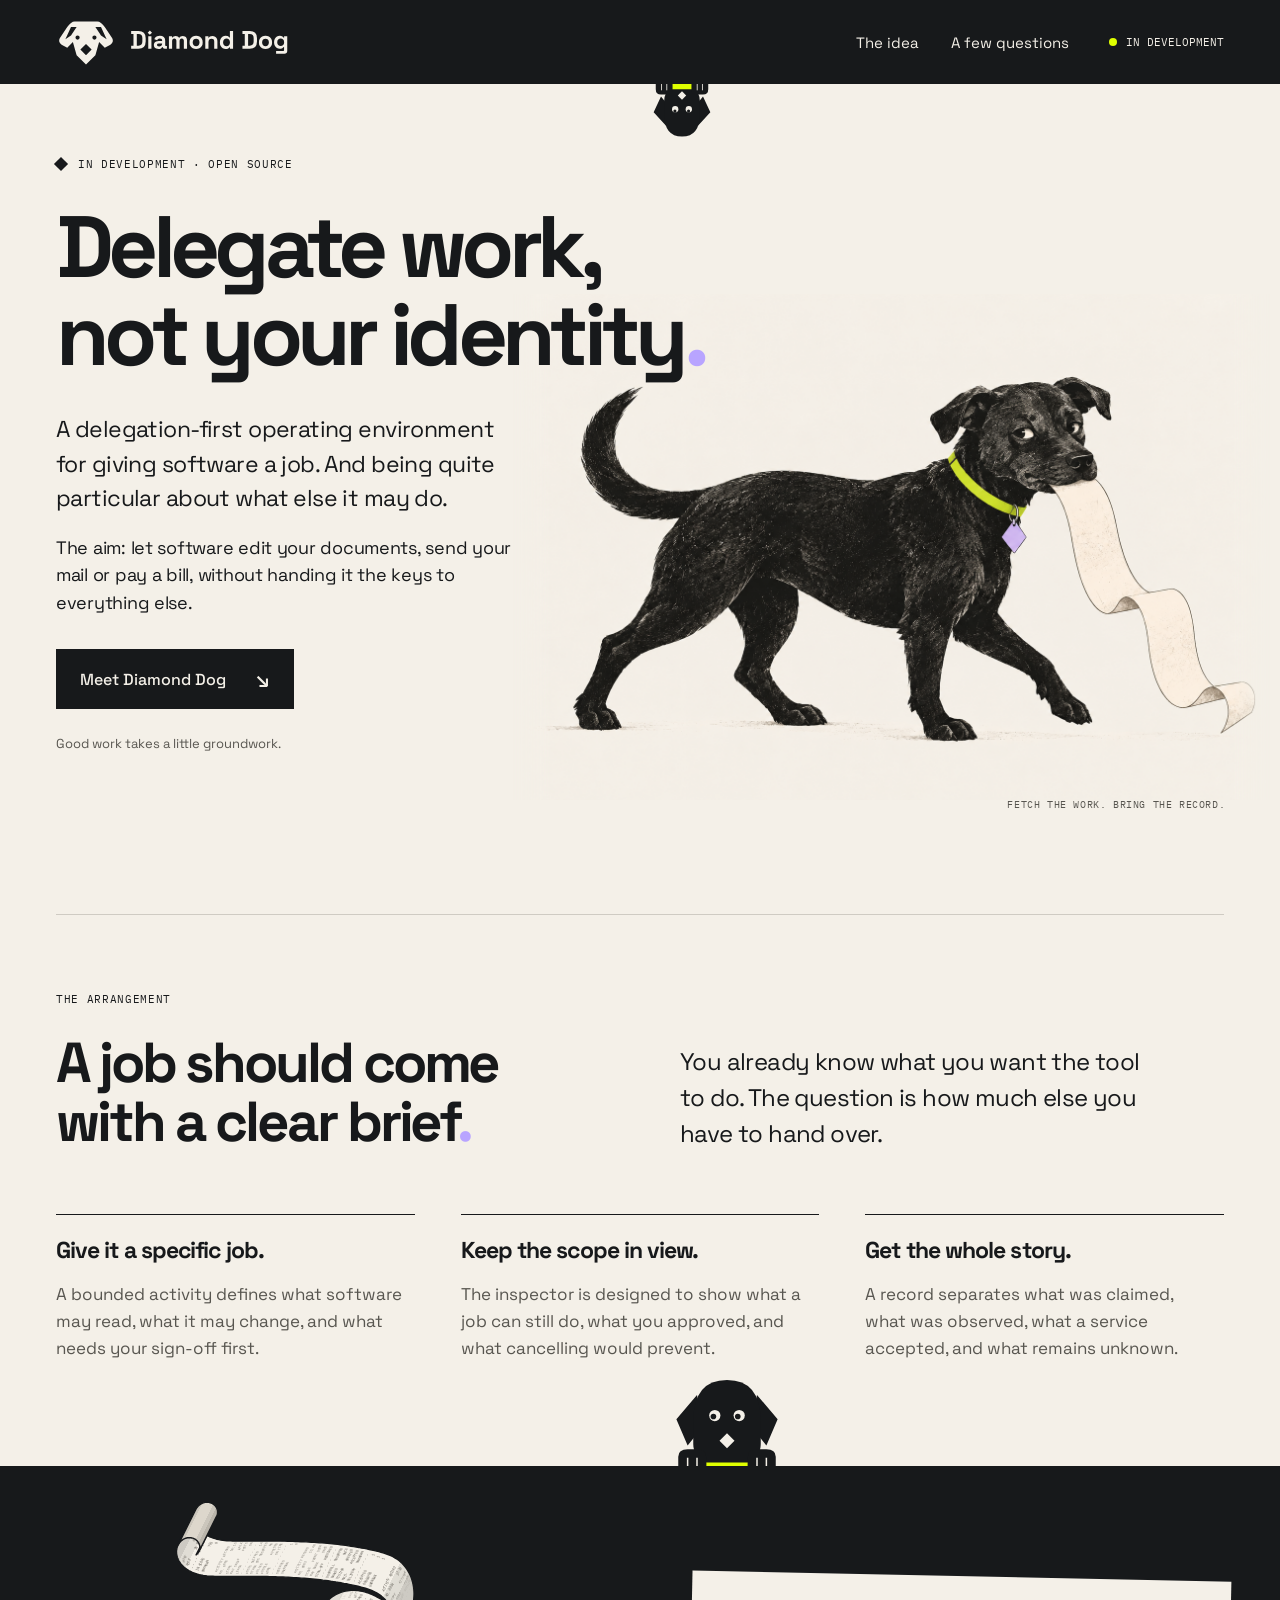
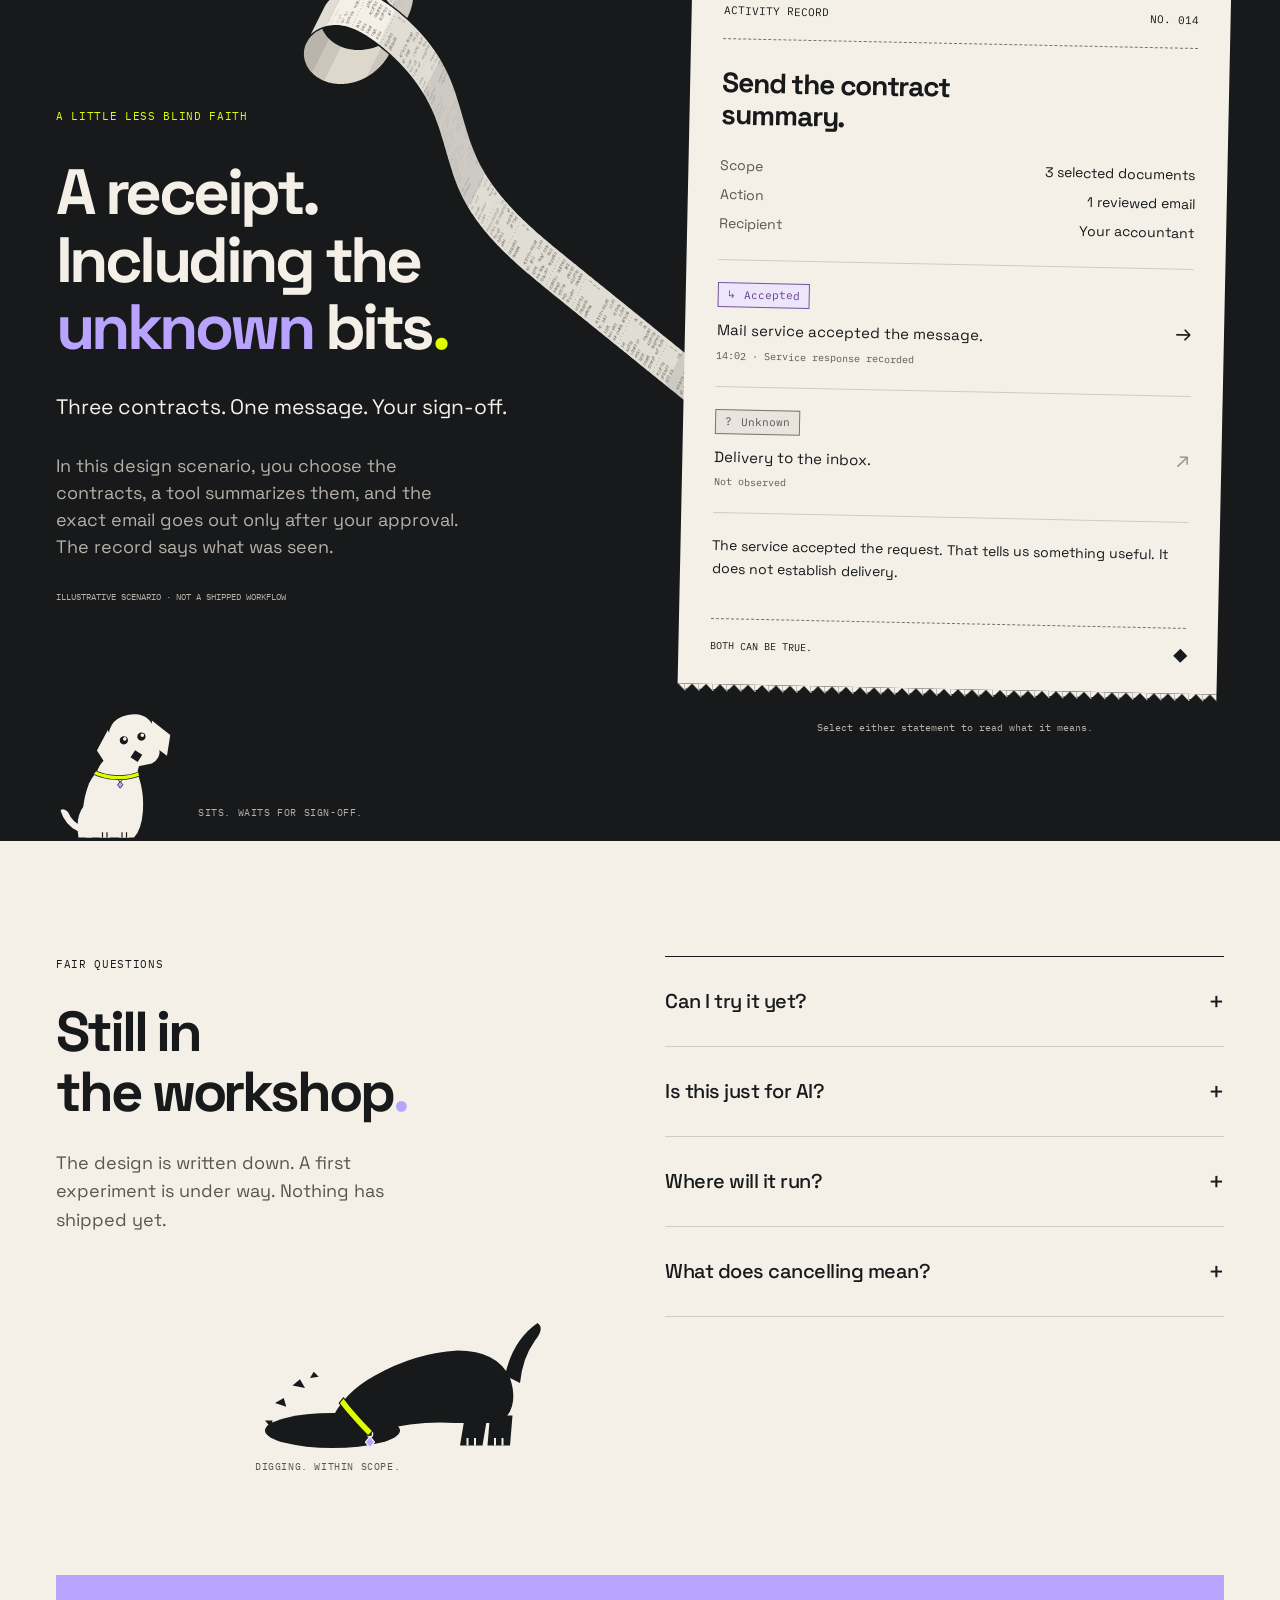
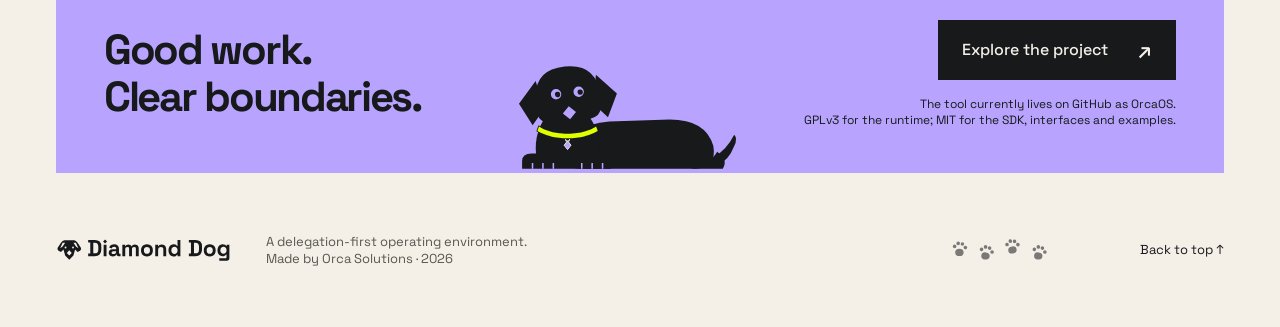
==== commit a7ba8584: "Dim mode for dark-mode devices; drop the card numbers On dark-mode devices the page stays light but " ====
--- a/site/index.html
+++ b/site/index.html
@@ -3,7 +3,8 @@
 <head>
   <meta charset="utf-8">
   <meta name="viewport" content="width=device-width, initial-scale=1">
-  <meta name="theme-color" content="#f4f0e8">
+  <meta name="theme-color" content="#f4f0e8" media="(prefers-color-scheme: light)">
+  <meta name="theme-color" content="#d2cec7" media="(prefers-color-scheme: dark)">
   <title>Diamond Dog — Delegate work, not your identity.</title>
   <meta name="description" content="A delegation-first operating environment. Give software a specific job, clear limits, and a record of what happened. Open source. In development.">
   <meta property="og:title" content="Diamond Dog — Delegate work, not your identity.">
@@ -17,7 +18,7 @@
   <link rel="icon" href="assets/favicon.svg" type="image/svg+xml">
   <link rel="apple-touch-icon" href="apple-touch-icon.png">
   <link rel="preload" href="assets/SpaceGrotesk-Bold.ttf" as="font" type="font/ttf" crossorigin>
-  <link rel="stylesheet" href="styles.css?v=bd886529ef">
+  <link rel="stylesheet" href="styles.css?v=eb556221a1">
   <script src="script.js?v=ed78fe6709" defer></script>
 </head>
 <body>
@@ -46,15 +47,15 @@
       <section class="idea" id="idea" aria-labelledby="idea-heading">
         <div class="section-heading"><p class="eyebrow">THE ARRANGEMENT</p><h2 id="idea-heading">A job should come<br>with a clear brief<span class="stop">.</span></h2><p>You already know what you want the tool to do. The question is how much else you have to hand over.</p></div>
         <div class="principles">
-          <article><span class="step">01</span><h3>Give it a specific job.</h3><p>A bounded activity defines what software may read, what it may change, and what needs your sign-off first.</p></article>
-          <article><span class="step">02</span><h3>Keep the scope in view.</h3><p>The inspector is designed to show what a job can still do, what you approved, and what cancelling would prevent.</p></article>
-          <article><span class="step">03</span><h3>Get the whole story.</h3><p>A record separates what was claimed, what was observed, what a service accepted, and what remains unknown.</p></article>
+          <article><h3>Give it a specific job.</h3><p>A bounded activity defines what software may read, what it may change, and what needs your sign-off first.</p></article>
+          <article><h3>Keep the scope in view.</h3><p>The inspector is designed to show what a job can still do, what you approved, and what cancelling would prevent.</p></article>
+          <article><h3>Get the whole story.</h3><p>A record separates what was claimed, what was observed, what a service accepted, and what remains unknown.</p></article>
         </div>
         <svg class="dog dog-peek" viewBox="0 0 160 110" width="150" aria-hidden="true" focusable="false"><path class="dog-collar" d="M52 96H108V110H52Z"/><path d="M48 34 L26 60 L38 88 L54 68 Z M112 34 L134 60 L122 88 L106 68 Z"/><path d="M44 62 Q44 18 80 18 Q116 18 116 62 L116 86 Q116 100 102 106 L58 106 Q44 100 44 86 Z"/><circle class="dog-bg" cx="67" cy="56" r="6"/><circle class="dog-bg" cx="93" cy="56" r="6"/><g class="dog-eyes"><circle cx="65.5" cy="57" r="3"/><circle cx="91.5" cy="57" r="3"/></g><path class="dog-bg" d="M80 75 l8 8 l-8 8 l-8 -8 z"/><path d="M28 110 L28 100 Q28 92 38 92 L48 92 Q58 92 58 100 L58 110 Z M102 110 L102 100 Q102 92 112 92 L122 92 Q132 92 132 100 L132 110 Z"/><path class="dog-line" d="M38 110 V101 M48 110 V101 M112 110 V101 M122 110 V101"/></svg>
       </section>
     </div>
   <section class="evidence" aria-labelledby="evidence-heading">
-    <div class="shell evidence-grid"><svg class="receipt-ribbon" viewBox="0 0 627 591" font-size="4.369" aria-hidden="true" focusable="false"><defs><linearGradient id="rib0" gradientUnits="userSpaceOnUse" x1="264.1" y1="134.1" x2="182.8" y2="93.4"><stop offset="0" stop-color="#bab5ab"/><stop offset=".009" stop-color="#bab5ab"/><stop offset=".009" stop-color="#cbc6bc"/><stop offset=".133" stop-color="#cbc6bc"/><stop offset=".133" stop-color="#ddd7cc"/><stop offset=".585" stop-color="#ddd7cc"/><stop offset=".585" stop-color="#cbc6bc"/><stop offset=".764" stop-color="#cbc6bc"/><stop offset=".764" stop-color="#bab5ab"/><stop offset="1" stop-color="#bab5ab"/></linearGradient><linearGradient id="rib1" gradientUnits="userSpaceOnUse" x1="24.5" y1="11" x2="265.4" y2="131.5"><stop offset="0" stop-color="#cdcac3"/><stop offset=".034" stop-color="#cdcac3"/><stop offset=".034" stop-color="#e0ddd5"/><stop offset=".072" stop-color="#e0ddd5"/><stop offset=".072" stop-color="#f4f0e8"/><stop offset=".867" stop-color="#f4f0e8"/><stop offset=".867" stop-color="#e0ddd5"/><stop offset=".919" stop-color="#e0ddd5"/><stop offset=".919" stop-color="#cdcac3"/><stop offset="1" stop-color="#cdcac3"/></linearGradient><linearGradient id="rib2" gradientUnits="userSpaceOnUse" x1="45" y1="22" x2="46.1" y2="22.5"><stop offset="0" stop-color="#e0ddd5"/><stop offset=".826" stop-color="#e0ddd5"/><stop offset=".826" stop-color="#cdcac3"/><stop offset="1" stop-color="#cdcac3"/></linearGradient><linearGradient id="rib3" gradientUnits="userSpaceOnUse" x1="48.2" y1="18.2" x2="26.4" y2="7.3"><stop offset="0" stop-color="#bab5ab"/><stop offset=".187" stop-color="#bab5ab"/><stop offset=".187" stop-color="#cbc6bc"/><stop offset=".375" stop-color="#cbc6bc"/><stop offset=".375" stop-color="#ddd7cc"/><stop offset=".852" stop-color="#ddd7cc"/><stop offset=".852" stop-color="#cbc6bc"/><stop offset=".981" stop-color="#cbc6bc"/><stop offset=".981" stop-color="#bab5ab"/><stop offset="1" stop-color="#bab5ab"/></linearGradient><linearGradient id="rib4" gradientUnits="userSpaceOnUse" x1="168.8" y1="121.4" x2="704" y2="389"><stop offset="0" stop-color="#cdcac3"/><stop offset=".002" stop-color="#cdcac3"/><stop offset=".002" stop-color="#e0ddd5"/><stop offset=".021" stop-color="#e0ddd5"/><stop offset=".021" stop-color="#f4f0e8"/><stop offset=".123" stop-color="#f4f0e8"/><stop offset=".123" stop-color="#e0ddd5"/><stop offset=".241" stop-color="#e0ddd5"/><stop offset=".241" stop-color="#cdcac3"/><stop offset=".414" stop-color="#cdcac3"/><stop offset=".414" stop-color="#e0ddd5"/><stop offset=".897" stop-color="#e0ddd5"/><stop offset=".897" stop-color="#cdcac3"/><stop offset=".961" stop-color="#cdcac3"/><stop offset=".961" stop-color="#e0ddd5"/><stop offset="1" stop-color="#e0ddd5"/></linearGradient></defs><path fill="url(#rib0)" d="M264.1 134.1l-1.4 2.6-1.6 2.5-1.7 2.5-1.8 2.4-2 2.3-2 2.3-2.1 2.1-2.2 2-2.3 1.9-2.4 1.9-2.5 1.7-2.5 1.5-2.6 1.5-2.6 1.3-2.7 1.3-2.7 1-2.7 1-2.8 .8-2.8 .7-2.8 .5-2.7 .4-2.8 .3-2.8 .1-2.7 0-2.7-.1-2.6-.3-2.6-.4-2.6-.5-2.5-.7-2.4-.8-2.3-.8-2.3-1-2.1-1.2-2.1-1.2-2-1.3-1.8-1.4-1.8-1.5-1.6-1.6-1.6-1.6-1.4-1.7-1.2-1.8-1.2-1.8-1-1.9-.8-1.9-.8-2-.5-2-.5-2-.3-2-.2-2.1 0-2 .1-2 .3-2 .4-2 .5-1.9 .7-1.9 .8-1.9-20 40-.8 1.9-.7 1.9-.5 1.9-.4 2-.3 2-.1 2 0 2 .2 2.1 .3 2 .5 2 .5 2 .8 2 .8 1.9 1 1.9 1.2 1.8 1.2 1.8 1.4 1.7 1.6 1.6 1.6 1.6 1.8 1.5 1.8 1.4 2 1.3 2.1 1.2 2.1 1.2 2.3 1 2.3 .8 2.4 .8 2.5 .7 2.6 .5 2.6 .4 2.6 .3 2.7 .1 2.7 0 2.8-.1 2.8-.3 2.7-.4 2.8-.5 2.8-.7 2.8-.8 2.7-1 2.7-1 2.7-1.3 2.6-1.3 2.6-1.5 2.5-1.5 2.5-1.7 2.4-1.9 2.3-1.9 2.2-2 2.1-2.1 2-2.3 2-2.3 1.8-2.4 1.7-2.5 1.6-2.5 1.4-2.6z"/><path class="rib-edge" fill="none" d="M264.1 134.1l-1.4 2.6-1.6 2.5-1.7 2.5-1.8 2.4-2 2.3-2 2.3-2.1 2.1-2.2 2-2.3 1.9-2.4 1.9-2.5 1.7-2.5 1.5-2.6 1.5-2.6 1.3-2.7 1.3-2.7 1-2.7 1-2.8 .8-2.8 .7-2.8 .5-2.7 .4-2.8 .3-2.8 .1-2.7 0-2.7-.1-2.6-.3-2.6-.4-2.6-.5-2.5-.7-2.4-.8-2.3-.8-2.3-1-2.1-1.2-2.1-1.2-2-1.3-1.8-1.4-1.8-1.5-1.6-1.6-1.6-1.6-1.4-1.7-1.2-1.8-1.2-1.8-1-1.9-.8-1.9-.8-2-.5-2-.5-2-.3-2-.2-2.1 0-2 .1-2 .3-2 .4-2 .5-1.9 .7-1.9 .8-1.9M244.1 174.1l-1.4 2.6-1.6 2.5-1.7 2.5-1.8 2.4-2 2.3-2 2.3-2.1 2.1-2.2 2-2.3 1.9-2.4 1.9-2.5 1.7-2.5 1.5-2.6 1.5-2.6 1.3-2.7 1.3-2.7 1-2.7 1-2.8 .8-2.8 .7-2.8 .5-2.7 .4-2.8 .3-2.8 .1-2.7 0-2.7-.1-2.6-.3-2.6-.4-2.6-.5-2.5-.7-2.4-.8-2.3-.8-2.3-1-2.1-1.2-2.1-1.2-2-1.3-1.8-1.4-1.8-1.5-1.6-1.6-1.6-1.6-1.4-1.7-1.2-1.8-1.2-1.8-1-1.9-.8-1.9-.8-2-.5-2-.5-2-.3-2-.2-2.1 0-2 .1-2 .3-2 .4-2 .5-1.9 .7-1.9 .8-1.9M264.1 134.1l-20 40M168.8 121.4l-20 40"/><path fill="url(#rib1)" d="M24.5 11l-.4 .9-.3 1-.3 .9-.3 1-.1 1-.2 1-.1 1 0 1 .1 1 0 1 .2 .9 .2 1 .2 1 .3 1 .3 .9 .4 .9 .4 1 .4 .9 .5 .8 .5 .9 .6 .8 .5 .8 .7 .8 .6 .8 .7 .7 .7 .7 .7 .7 .8 .7 .7 .6 .8 .6 .8 .6 .8 .6 .9 .5 .8 .6 .9 .5 .9 .4 2 1 2 .8 2.1 .8 2.2 .6 2.1 .6 2.2 .5 2.2 .4 2.2 .3 2.2 .3 2.2 .2 2.2 .1 2.2 .1 2.2 .1 2.3 .1 2.2 0 2.2 0 2.2 0 2.3 0 3 0 3-.1 3 0 3 0 3 0 3 0 3 0 3 0 3 0 3 0 3 0 3 .1 2.9 0 3 0 3 .1 3 0 3 .1 3 .1 3 .1 3 .1 3 .1 3 .1 3 .1 3 .1 3 .2 3 .2 3 .1 3 .2 3 .3 3 .2 3 .2 3 .3 3 .3 2.9 .3 3 .3 3 .3 3 .4 3 .3 2.9 .4 3 .5 3 .4 2.9 .5 3 .4 3 .5 2.9 .6 3 .5 2.9 .6 2.9 .6 3 .6 2.9 .7 2.4 .6 2.5 .6 2.4 .6 2.4 .7 2.4 .8 2.3 .8 2.4 .9 2.2 1 2.3 1.1 2.1 1.3 2.1 1.3 2.1 1.5 1.9 1.7 1.9 1.7 1.7 1.9 1.7 2 1.5 2.1 1.4 2.2 1.3 2.3 1.2 2.4 1 2.4 .9 2.6 .8 2.6 .6 2.6 .5 2.8 .4 2.7 .2 2.8 .1 2.8-.1 2.9-.2 2.8-.4 2.9-.5 2.8-.7 2.9-.8 2.8-.9 2.8-1.1 2.8-1.2 2.7-1.3 2.7-20 40 1.3-2.7 1.2-2.7 1.1-2.8 .9-2.8 .8-2.8 .7-2.9 .5-2.8 .4-2.9 .2-2.8 .1-2.9-.1-2.8-.2-2.8-.4-2.7-.5-2.8-.6-2.6-.8-2.6-.9-2.6-1-2.4-1.2-2.4-1.3-2.3-1.4-2.2-1.5-2.1-1.7-2-1.7-1.9-1.9-1.7-1.9-1.7-2.1-1.5-2.1-1.3-2.1-1.3-2.3-1.1-2.2-1-2.4-.9-2.3-.8-2.4-.8-2.4-.7-2.4-.6-2.5-.6-2.4-.6-2.9-.7-3-.6-2.9-.6-2.9-.6-3-.5-2.9-.6-3-.5-3-.4-2.9-.5-3-.4-3-.5-2.9-.4-3-.3-3-.4-3-.3-3-.3-2.9-.3-3-.3-3-.3-3-.2-3-.2-3-.3-3-.2-3-.1-3-.2-3-.2-3-.1-3-.1-3-.1-3-.1-3-.1-3-.1-3-.1-3-.1-3 0-3-.1-3 0-2.9 0-3-.1-3 0-3 0-3 0-3 0-3 0-3 0-3 0-3 0-3 0-3 .1-3 0-2.3 0-2.2 0-2.2 0-2.2 0-2.3-.1-2.2-.1-2.2-.1-2.2-.1-2.2-.2-2.2-.3-2.2-.3-2.2-.4-2.2-.5-2.1-.6-2.2-.6-2.1-.8-2-.8-2-1-.9-.4-.9-.5-.8-.6-.9-.5-.8-.6-.8-.6-.8-.6-.7-.6-.8-.7-.7-.7-.7-.7-.7-.7-.6-.8-.7-.8-.5-.8-.6-.8-.5-.9-.5-.8-.4-.9-.4-1-.4-.9-.3-.9-.3-1-.2-1-.2-1-.2-.9 0-1-.1-1 0-1 .1-1 .2-1 .1-1 .3-1 .3-.9 .3-1 .4-.9z"/><path class="rib-edge" fill="none" d="M24.5 11l-.4 .9-.3 1-.3 .9-.3 1-.1 1-.2 1-.1 1 0 1 .1 1 0 1 .2 .9 .2 1 .2 1 .3 1 .3 .9 .4 .9 .4 1 .4 .9 .5 .8 .5 .9 .6 .8 .5 .8 .7 .8 .6 .8 .7 .7 .7 .7 .7 .7 .8 .7 .7 .6 .8 .6 .8 .6 .8 .6 .9 .5 .8 .6 .9 .5 .9 .4 2 1 2 .8 2.1 .8 2.2 .6 2.1 .6 2.2 .5 2.2 .4 2.2 .3 2.2 .3 2.2 .2 2.2 .1 2.2 .1 2.2 .1 2.3 .1 2.2 0 2.2 0 2.2 0 2.3 0 3 0 3-.1 3 0 3 0 3 0 3 0 3 0 3 0 3 0 3 0 3 0 3 .1 2.9 0 3 0 3 .1 3 0 3 .1 3 .1 3 .1 3 .1 3 .1 3 .1 3 .1 3 .1 3 .2 3 .2 3 .1 3 .2 3 .3 3 .2 3 .2 3 .3 3 .3 2.9 .3 3 .3 3 .3 3 .4 3 .3 2.9 .4 3 .5 3 .4 2.9 .5 3 .4 3 .5 2.9 .6 3 .5 2.9 .6 2.9 .6 3 .6 2.9 .7 2.4 .6 2.5 .6 2.4 .6 2.4 .7 2.4 .8 2.3 .8 2.4 .9 2.2 1 2.3 1.1 2.1 1.3 2.1 1.3 2.1 1.5 1.9 1.7 1.9 1.7 1.7 1.9 1.7 2 1.5 2.1 1.4 2.2 1.3 2.3 1.2 2.4 1 2.4 .9 2.6 .8 2.6 .6 2.6 .5 2.8 .4 2.7 .2 2.8 .1 2.8-.1 2.9-.2 2.8-.4 2.9-.5 2.8-.7 2.9-.8 2.8-.9 2.8-1.1 2.8-1.2 2.7-1.3 2.7M4.5 51l-.4 .9-.3 1-.3 .9-.3 1-.1 1-.2 1-.1 1 0 1 .1 1 0 1 .2 .9 .2 1 .2 1 .3 1 .3 .9 .4 .9 .4 1 .4 .9 .5 .8 .5 .9 .6 .8 .5 .8 .7 .8 .6 .8 .7 .7 .7 .7 .7 .7 .8 .7 .7 .6 .8 .6 .8 .6 .8 .6 .9 .5 .8 .6 .9 .5 .9 .4 2 1 2 .8 2.1 .8 2.2 .6 2.1 .6 2.2 .5 2.2 .4 2.2 .3 2.2 .3 2.2 .2 2.2 .1 2.2 .1 2.2 .1 2.3 .1 2.2 0 2.2 0 2.2 0 2.3 0 3 0 3-.1 3 0 3 0 3 0 3 0 3 0 3 0 3 0 3 0 3 0 3 .1 2.9 0 3 0 3 .1 3 0 3 .1 3 .1 3 .1 3 .1 3 .1 3 .1 3 .1 3 .1 3 .2 3 .2 3 .1 3 .2 3 .3 3 .2 3 .2 3 .3 3 .3 2.9 .3 3 .3 3 .3 3 .4 3 .3 2.9 .4 3 .5 3 .4 2.9 .5 3 .4 3 .5 2.9 .6 3 .5 2.9 .6 2.9 .6 3 .6 2.9 .7 2.4 .6 2.5 .6 2.4 .6 2.4 .7 2.4 .8 2.3 .8 2.4 .9 2.2 1 2.3 1.1 2.1 1.3 2.1 1.3 2.1 1.5 1.9 1.7 1.9 1.7 1.7 1.9 1.7 2 1.5 2.1 1.4 2.2 1.3 2.3 1.2 2.4 1 2.4 .9 2.6 .8 2.6 .6 2.6 .5 2.8 .4 2.7 .2 2.8 .1 2.8-.1 2.9-.2 2.8-.4 2.9-.5 2.8-.7 2.9-.8 2.8-.9 2.8-1.1 2.8-1.2 2.7-1.3 2.7M24.5 11l-20 40M264.1 134.1l-20 40"/><text transform="matrix(.356 -.712 .609 .668 10.9 70.7)" opacity=".75">BONE        BURIED</text><text transform="matrix(.356 -.712 .81 .558 15.6 74.8)">HOLE      IN SCOPE</text><text transform="matrix(.356 -.712 .904 .427 21.2 78)">- - - - - - - - -</text><text transform="matrix(.356 -.712 .934 .287 27.3 80.3)">IN SCOPE       YES</text><text transform="matrix(.356 -.712 .924 .17 33.4 81.7)">UNKNOWN          0</text><text transform="matrix(.356 -.712 .876 .03 47.5 83.1)" opacity=".75"> ACTIVITY RECORD</text><text transform="matrix(.356 -.712 .863 .001 53.2 83.2)" opacity=".75">NO. 0002     10:15</text><text transform="matrix(.356 -.712 .86 -.004 60.5 83.2)" opacity=".75">SCOPE         WALK</text><text transform="matrix(.356 -.712 .86 -.003 66.1 83.1)" opacity=".75">MAY SNIFF    POSTS</text><text transform="matrix(.356 -.712 .861 -.002 71.8 83.1)" opacity=".75">LEASH           ON</text><text transform="matrix(.356 -.712 .862 0 77.4 83.1)" opacity=".75">- - - - - - - - -</text><text transform="matrix(.356 -.712 .863 .002 83.1 83.1)" opacity=".75">POSTS SNIFFED   14</text><text transform="matrix(.356 -.712 .864 .004 88.7 83.1)" opacity=".75">OTHER DOG OBSERVED</text><text transform="matrix(.356 -.712 .866 .007 94.4 83.2)" opacity=".75">PULLED          NO</text><text transform="matrix(.356 -.712 .868 .011 100.1 83.2)" opacity=".75">PUDDLE     AVOIDED</text><text transform="matrix(.356 -.712 .87 .016 105.8 83.3)" opacity=".75">HOME       ON TIME</text><text transform="matrix(.356 -.712 .872 .021 111.5 83.4)" opacity=".75">- - - - - - - - -</text><text transform="matrix(.356 -.712 .875 .027 117.2 83.6)" opacity=".75">OBSERVED         1</text><text transform="matrix(.356 -.712 .878 .034 123 83.8)" opacity=".75">UNKNOWN          0</text><text transform="matrix(.356 -.712 .885 .05 136.8 84.5)" opacity=".75"> ACTIVITY RECORD</text><text transform="matrix(.356 -.712 .889 .059 142.7 84.8)" opacity=".75">NO. 0003     11:40</text><text transform="matrix(.356 -.712 .895 .073 150.3 85.4)" opacity=".75">SCOPE   FRONT DOOR</text><text transform="matrix(.356 -.712 .899 .084 156.1 85.9)" opacity=".75">MAY BARK      ONCE</text><text transform="matrix(.356 -.712 .903 .096 162 86.5)">SIGN-OFF  REQUIRED</text><text transform="matrix(.356 -.712 .907 .108 168 87.2)">- - - - - - - - -</text><text transform="matrix(.356 -.712 .911 .121 173.9 87.9)">DOORBELL  OBSERVED</text><text transform="matrix(.356 -.712 .915 .135 179.9 88.7)">BARKED        ONCE</text><text transform="matrix(.356 -.712 .919 .15 185.9 89.7)">VISITOR    GREETED</text><text transform="matrix(.356 -.712 .923 .165 192 90.7)">MAIL      ACCEPTED</text><text transform="matrix(.356 -.712 .926 .182 198 91.8)">DELIVERY   UNKNOWN</text><text transform="matrix(.356 -.712 .929 .199 204.1 93.1)">- - - - - - - - -</text><text transform="matrix(.356 -.712 .931 .218 210.2 94.5)">ACCEPTED         1</text><text transform="matrix(.356 -.712 .934 .271 216.3 96)">OBSERVED         1</text><text transform="matrix(.356 -.712 .931 .326 222.4 98)">UNKNOWN          1</text><text transform="matrix(.356 -.712 .75 .63 236.1 105.5)"> ACTIVITY RECORD</text><text transform="matrix(.356 -.712 .647 .694 240.7 109.8)">NO. 0004     12:30</text><text transform="matrix(.356 -.712 .483 .751 245.4 116.1)" opacity=".75">SCOPE      KITCHEN</text><text transform="matrix(.356 -.712 .377 .767 248.2 121)" opacity=".5">MAY READ     FLOOR</text><text transform="matrix(.356 -.712 .276 .771 250.2 126.1)" opacity=".25">MAY CHANGE NOTHING</text><text transform="matrix(.356 -.712 .183 .767 251.6 131.1)" opacity=".25">- - - - - - - - -</text><text transform="matrix(.356 -.712 .097 .757 252.4 136.1)" opacity=".25">SAT             OK</text><path fill="url(#rib2)" d="M45 22l.8-.6 .7-.7 .7-.8 .5-.8 .5-.9-20 40-.5 .9-.5 .8-.7 .8-.7 .7-.8 .6z"/><path class="rib-edge" fill="none" d="M45 22l.8-.6 .7-.7 .7-.8 .5-.8 .5-.9M25 62l.8-.6 .7-.7 .7-.8 .5-.8 .5-.9M45 22l-20 40M48.2 18.2l-20 40"/><path fill="url(#rib3)" d="M48.2 18.2l.4-.9 .3-.9 .2-1 .1-1 0-1 0-1-.2-1-.3-.9-.3-1-.5-.9-.5-.8-.6-.8-.6-.8-.8-.7-.7-.6-.9-.6-.8-.4-1-.5-.9-.3-1-.2-.9-.2-1-.1-1-.1-1 .1-1 .1-1 .2-1 .3-.9 .4-.9 .4-.9 .4-.8 .6-.8 .6-.8 .6-.7 .7-.7 .8-.6 .7-.6 .9-.5 .8-.5 .9-20 40 .5-.9 .5-.8 .6-.9 .6-.7 .7-.8 .7-.7 .8-.6 .8-.6 .8-.6 .9-.4 .9-.4 .9-.4 1-.3 1-.2 1-.1 1-.1 1 .1 1 .1 .9 .2 1 .2 .9 .3 1 .5 .8 .4 .9 .6 .7 .6 .8 .7 .6 .8 .6 .8 .5 .8 .5 .9 .3 1 .3 .9 .2 1 0 1 0 1-.1 1-.2 1-.3 .9-.4 .9z"/><path class="rib-edge" fill="none" d="M48.2 18.2l.4-.9 .3-.9 .2-1 .1-1 0-1 0-1-.2-1-.3-.9-.3-1-.5-.9-.5-.8-.6-.8-.6-.8-.8-.7-.7-.6-.9-.6-.8-.4-1-.5-.9-.3-1-.2-.9-.2-1-.1-1-.1-1 .1-1 .1-1 .2-1 .3-.9 .4-.9 .4-.9 .4-.8 .6-.8 .6-.8 .6-.7 .7-.7 .8-.6 .7-.6 .9-.5 .8-.5 .9M28.2 58.2l.4-.9 .3-.9 .2-1 .1-1 0-1 0-1-.2-1-.3-.9-.3-1-.5-.9-.5-.8-.6-.8-.6-.8-.8-.7-.7-.6-.9-.6-.8-.4-1-.5-.9-.3-1-.2-.9-.2-1-.1-1-.1-1 .1-1 .1-1 .2-1 .3-.9 .4-.9 .4-.9 .4-.8 .6-.8 .6-.8 .6-.7 .7-.7 .8-.6 .7-.6 .9-.5 .8-.5 .9M48.2 18.2l-20 40M24.5 11l-20 40"/><path fill="url(#rib4)" d="M168.8 121.4l.9-1.8 1.1-1.7 1.2-1.7 1.3-1.6 1.4-1.6 1.5-1.4 1.6-1.4 1.8-1.3 1.8-1.2 1.9-1 2-1 2-.9 2.2-.7 2.2-.6 2.2-.6 2.3-.4 2.3-.2 2.4-.2 2.4 0 2.4 .1 2.4 .2 2.4 .4 2.4 .4 2.4 .6 2.4 .7 2.3 .8 2.3 .9 2.3 1 2.3 1 2.2 1.2 2.2 1.1 2.2 1.3 2.2 1.2 2.1 1.4 2.1 1.3 2.1 1.4 2 1.5 2 1.4 2 1.5 2.4 1.9 2.4 1.8 2.4 1.9 2.3 2 2.3 1.9 2.3 2 2.3 2 2.2 2.1 2.2 2.1 2.2 2.1 2.1 2.1 2.1 2.2 2.1 2.2 2.1 2.2 2 2.3 2 2.3 1.9 2.3 1.9 2.3 1.9 2.4 1.8 2.4 1.8 2.5 1.8 2.4 1.7 2.5 1.7 2.6 1.6 2.5 1.6 2.6 1.6 2.6 1.5 2.6 1.4 2.7 1.5 2.7 1.3 2.7 1.3 2.7 1.3 2.7 1.2 2.8 1.2 2.8 1.1 2.8 1.1 2.9 1.1 2.8 1 2.9 1 2.8 .9 2.9 .9 2.9 .9 2.9 .9 2.9 .9 2.9 .9 2.9 .8 2.9 .9 2.9 .8 2.9 .8 2.9 .9 2.9 .8 2.9 .9 2.9 .9 2.9 .9 2.9 .9 2.9 .9 2.9 .9 2.9 1 2.9 1 2.8 1.1 2.9 1.1 2.8 1.1 2.8 1.2 2.8 1.2 2.8 1.3 2.7 1.3 2.8 1.3 2.7 1.4 2.6 1.5 2.7 1.5 2.6 1.5 2.6 1.6 2.6 1.6 2.6 1.7 2.5 1.7 2.5 1.7 2.5 1.8 2.5 1.8 2.4 1.8 2.4 1.9 2.4 1.9 2.4 1.9 2.3 2 2.4 1.9 2.3 2 2.2 2.1 2.3 2 2.2 2.1 2.2 2.1 2.2 2.1 2.2 2.1 2.2 2.2 2.1 2.1 2.1 2.2 2.1 2.2 2.1 2.2 2.1 2.2 2 2.3 2.1 2.2 2 2.2 2 2.3 2 2.2 1.9 2.3 2 2.3 2 2.3 1.9 2.3 1.9 2.3 2 2.3 1.9 2.3 1.9 2.3 1.9 2.3 1.9 2.3 1.9 2.4 1.9 2.3 1.9 2.3 1.9 2.4 1.9 2.3 1.9 2.3 1.9 2.4 1.8 2.3 1.9 2.3 1.9 2.4 1.9 2.3 1.9 2.3 1.9 2.4 1.9 2.3 1.9 2.4 1.9 2.3 1.9 2.3 1.9 2.4 1.8 2.3 1.9 2.4 1.9 2.3 1.9 2.3 1.9 2.4 1.9 2.3 1.9 2.3 1.9 2.4 1.9 2.3 1.9 2.4 1.9 2.3 1.8 2.3 1.9 2.4 1.9 2.3 1.9 2.4 1.9 2.3 1.9 2.3 1.9 2.4 1.9 2.3 1.9 2.4 1.9 2.3 1.9 2.3 1.8 2.4 1.9 2.3 1.9 2.3 1.9 2.4 1.9 2.3 1.9 2.4 1.9 2.3 1.9 2.3 1.9 2.4 1.9 2.3 1.9 2.4 1.8 2.3 1.9 2.3 1.9 2.4 1.9 2.3 1.9 2.3 1.9 2.4 1.9 2.3 1.9 2.4 1.9 2.3 1.9 2.3 1.9 2.4 1.8 2.3 1.9 2.4 1.9 2.3 1.9 2.3 1.9 2.4 1.9 2.3 1.9 2.3 1.9 2.4 1.9 2.3 1.9 2.4 1.9 2.3 1.9 2.3 1.8 2.4 1.9 2.3 1.9 2.4 1.9 2.3 1.9 2.3 1.9 2.4 1.9-20 40-2.4-1.9-2.3-1.9-2.3-1.9-2.4-1.9-2.3-1.9-2.4-1.9-2.3-1.8-2.3-1.9-2.4-1.9-2.3-1.9-2.4-1.9-2.3-1.9-2.3-1.9-2.4-1.9-2.3-1.9-2.3-1.9-2.4-1.9-2.3-1.9-2.4-1.8-2.3-1.9-2.3-1.9-2.4-1.9-2.3-1.9-2.4-1.9-2.3-1.9-2.3-1.9-2.4-1.9-2.3-1.9-2.3-1.9-2.4-1.8-2.3-1.9-2.4-1.9-2.3-1.9-2.3-1.9-2.4-1.9-2.3-1.9-2.4-1.9-2.3-1.9-2.3-1.9-2.4-1.9-2.3-1.8-2.3-1.9-2.4-1.9-2.3-1.9-2.4-1.9-2.3-1.9-2.3-1.9-2.4-1.9-2.3-1.9-2.4-1.9-2.3-1.9-2.3-1.8-2.4-1.9-2.3-1.9-2.4-1.9-2.3-1.9-2.3-1.9-2.4-1.9-2.3-1.9-2.3-1.9-2.4-1.9-2.3-1.9-2.4-1.8-2.3-1.9-2.3-1.9-2.4-1.9-2.3-1.9-2.4-1.9-2.3-1.9-2.3-1.9-2.4-1.9-2.3-1.9-2.3-1.9-2.4-1.8-2.3-1.9-2.3-1.9-2.4-1.9-2.3-1.9-2.3-1.9-2.4-1.9-2.3-1.9-2.3-1.9-2.3-1.9-2.3-1.9-2.3-1.9-2.3-2-2.3-1.9-2.3-1.9-2.3-2-2.3-2-2.2-1.9-2.3-2-2.2-2-2.2-2-2.3-2.1-2.2-2-2.2-2.1-2.2-2.1-2.2-2.1-2.1-2.1-2.2-2.1-2.1-2.2-2.1-2.2-2.1-2.2-2.1-2.2-2-2.2-2.1-2.3-2-2.2-1.9-2.3-2-2.4-1.9-2.3-1.9-2.4-1.9-2.4-1.8-2.4-1.8-2.4-1.8-2.5-1.7-2.5-1.7-2.5-1.7-2.5-1.6-2.6-1.6-2.6-1.5-2.6-1.5-2.6-1.5-2.7-1.4-2.6-1.3-2.7-1.3-2.8-1.3-2.7-1.2-2.8-1.2-2.8-1.1-2.8-1.1-2.8-1.1-2.9-1-2.8-1-2.9-.9-2.9-.9-2.9-.9-2.9-.9-2.9-.9-2.9-.9-2.9-.8-2.9-.9-2.9-.8-2.9-.8-2.9-.9-2.9-.8-2.9-.9-2.9-.9-2.9-.9-2.9-.9-2.9-.9-2.9-.9-2.9-1-2.8-1-2.9-1.1-2.8-1.1-2.9-1.1-2.8-1.2-2.8-1.2-2.8-1.3-2.7-1.3-2.7-1.3-2.7-1.5-2.7-1.4-2.7-1.5-2.6-1.6-2.6-1.6-2.6-1.6-2.5-1.7-2.6-1.7-2.5-1.8-2.4-1.8-2.5-1.8-2.4-1.9-2.4-1.9-2.3-1.9-2.3-2-2.3-2-2.3-2.1-2.2-2.1-2.2-2.1-2.2-2.1-2.1-2.2-2.1-2.2-2.1-2.2-2.1-2.3-2-2.3-2-2.3-1.9-2.3-2-2.4-1.9-2.4-1.8-2.4-1.9-2-1.5-2-1.4-2-1.5-2.1-1.4-2.1-1.3-2.1-1.4-2.2-1.2-2.2-1.3-2.2-1.1-2.2-1.2-2.3-1-2.3-1-2.3-.9-2.3-.8-2.4-.7-2.4-.6-2.4-.4-2.4-.4-2.4-.2-2.4-.1-2.4 0-2.4 .2-2.3 .2-2.3 .4-2.2 .6-2.2 .6-2.2 .7-2 .9-2 1-1.9 1-1.8 1.2-1.8 1.3-1.6 1.4-1.5 1.4-1.4 1.6-1.3 1.6-1.2 1.7-1.1 1.7-.9 1.8z"/><path class="rib-edge" fill="none" d="M168.8 121.4l.9-1.8 1.1-1.7 1.2-1.7 1.3-1.6 1.4-1.6 1.5-1.4 1.6-1.4 1.8-1.3 1.8-1.2 1.9-1 2-1 2-.9 2.2-.7 2.2-.6 2.2-.6 2.3-.4 2.3-.2 2.4-.2 2.4 0 2.4 .1 2.4 .2 2.4 .4 2.4 .4 2.4 .6 2.4 .7 2.3 .8 2.3 .9 2.3 1 2.3 1 2.2 1.2 2.2 1.1 2.2 1.3 2.2 1.2 2.1 1.4 2.1 1.3 2.1 1.4 2 1.5 2 1.4 2 1.5 2.4 1.9 2.4 1.8 2.4 1.9 2.3 2 2.3 1.9 2.3 2 2.3 2 2.2 2.1 2.2 2.1 2.2 2.1 2.1 2.1 2.1 2.2 2.1 2.2 2.1 2.2 2 2.3 2 2.3 1.9 2.3 1.9 2.3 1.9 2.4 1.8 2.4 1.8 2.5 1.8 2.4 1.7 2.5 1.7 2.6 1.6 2.5 1.6 2.6 1.6 2.6 1.5 2.6 1.4 2.7 1.5 2.7 1.3 2.7 1.3 2.7 1.3 2.7 1.2 2.8 1.2 2.8 1.1 2.8 1.1 2.9 1.1 2.8 1 2.9 1 2.8 .9 2.9 .9 2.9 .9 2.9 .9 2.9 .9 2.9 .9 2.9 .8 2.9 .9 2.9 .8 2.9 .8 2.9 .9 2.9 .8 2.9 .9 2.9 .9 2.9 .9 2.9 .9 2.9 .9 2.9 .9 2.9 1 2.9 1 2.8 1.1 2.9 1.1 2.8 1.1 2.8 1.2 2.8 1.2 2.8 1.3 2.7 1.3 2.8 1.3 2.7 1.4 2.6 1.5 2.7 1.5 2.6 1.5 2.6 1.6 2.6 1.6 2.6 1.7 2.5 1.7 2.5 1.7 2.5 1.8 2.5 1.8 2.4 1.8 2.4 1.9 2.4 1.9 2.4 1.9 2.3 2 2.4 1.9 2.3 2 2.2 2.1 2.3 2 2.2 2.1 2.2 2.1 2.2 2.1 2.2 2.1 2.2 2.2 2.1 2.1 2.1 2.2 2.1 2.2 2.1 2.2 2.1 2.2 2 2.3 2.1 2.2 2 2.2 2 2.3 2 2.2 1.9 2.3 2 2.3 2 2.3 1.9 2.3 1.9 2.3 2 2.3 1.9 2.3 1.9 2.3 1.9 2.3 1.9 2.3 1.9 2.4 1.9 2.3 1.9 2.3 1.9 2.4 1.9 2.3 1.9 2.3 1.9 2.4 1.8 2.3 1.9 2.3 1.9 2.4 1.9 2.3 1.9 2.3 1.9 2.4 1.9 2.3 1.9 2.4 1.9 2.3 1.9 2.3 1.9 2.4 1.8 2.3 1.9 2.4 1.9 2.3 1.9 2.3 1.9 2.4 1.9 2.3 1.9 2.3 1.9 2.4 1.9 2.3 1.9 2.4 1.9 2.3 1.8 2.3 1.9 2.4 1.9 2.3 1.9 2.4 1.9 2.3 1.9 2.3 1.9 2.4 1.9 2.3 1.9 2.4 1.9 2.3 1.9 2.3 1.8 2.4 1.9 2.3 1.9 2.3 1.9 2.4 1.9 2.3 1.9 2.4 1.9 2.3 1.9 2.3 1.9 2.4 1.9 2.3 1.9 2.4 1.8 2.3 1.9 2.3 1.9 2.4 1.9 2.3 1.9 2.3 1.9 2.4 1.9 2.3 1.9 2.4 1.9 2.3 1.9 2.3 1.9 2.4 1.8 2.3 1.9 2.4 1.9 2.3 1.9 2.3 1.9 2.4 1.9 2.3 1.9 2.3 1.9 2.4 1.9 2.3 1.9 2.4 1.9 2.3 1.9 2.3 1.8 2.4 1.9 2.3 1.9 2.4 1.9 2.3 1.9 2.3 1.9 2.4 1.9M148.8 161.4l.9-1.8 1.1-1.7 1.2-1.7 1.3-1.6 1.4-1.6 1.5-1.4 1.6-1.4 1.8-1.3 1.8-1.2 1.9-1 2-1 2-.9 2.2-.7 2.2-.6 2.2-.6 2.3-.4 2.3-.2 2.4-.2 2.4 0 2.4 .1 2.4 .2 2.4 .4 2.4 .4 2.4 .6 2.4 .7 2.3 .8 2.3 .9 2.3 1 2.3 1 2.2 1.2 2.2 1.1 2.2 1.3 2.2 1.2 2.1 1.4 2.1 1.3 2.1 1.4 2 1.5 2 1.4 2 1.5 2.4 1.9 2.4 1.8 2.4 1.9 2.3 2 2.3 1.9 2.3 2 2.3 2 2.2 2.1 2.2 2.1 2.2 2.1 2.1 2.1 2.1 2.2 2.1 2.2 2.1 2.2 2 2.3 2 2.3 1.9 2.3 1.9 2.3 1.9 2.4 1.8 2.4 1.8 2.5 1.8 2.4 1.7 2.5 1.7 2.6 1.6 2.5 1.6 2.6 1.6 2.6 1.5 2.6 1.4 2.7 1.5 2.7 1.3 2.7 1.3 2.7 1.3 2.7 1.2 2.8 1.2 2.8 1.1 2.8 1.1 2.9 1.1 2.8 1 2.9 1 2.8 .9 2.9 .9 2.9 .9 2.9 .9 2.9 .9 2.9 .9 2.9 .8 2.9 .9 2.9 .8 2.9 .8 2.9 .9 2.9 .8 2.9 .9 2.9 .9 2.9 .9 2.9 .9 2.9 .9 2.9 .9 2.9 1 2.9 1 2.8 1.1 2.9 1.1 2.8 1.1 2.8 1.2 2.8 1.2 2.8 1.3 2.7 1.3 2.8 1.3 2.7 1.4 2.6 1.5 2.7 1.5 2.6 1.5 2.6 1.6 2.6 1.6 2.6 1.7 2.5 1.7 2.5 1.7 2.5 1.8 2.5 1.8 2.4 1.8 2.4 1.9 2.4 1.9 2.4 1.9 2.3 2 2.4 1.9 2.3 2 2.2 2.1 2.3 2 2.2 2.1 2.2 2.1 2.2 2.1 2.2 2.1 2.2 2.2 2.1 2.1 2.1 2.2 2.1 2.2 2.1 2.2 2.1 2.2 2 2.3 2.1 2.2 2 2.2 2 2.3 2 2.2 1.9 2.3 2 2.3 2 2.3 1.9 2.3 1.9 2.3 2 2.3 1.9 2.3 1.9 2.3 1.9 2.3 1.9 2.3 1.9 2.4 1.9 2.3 1.9 2.3 1.9 2.4 1.9 2.3 1.9 2.3 1.9 2.4 1.8 2.3 1.9 2.3 1.9 2.4 1.9 2.3 1.9 2.3 1.9 2.4 1.9 2.3 1.9 2.4 1.9 2.3 1.9 2.3 1.9 2.4 1.8 2.3 1.9 2.4 1.9 2.3 1.9 2.3 1.9 2.4 1.9 2.3 1.9 2.3 1.9 2.4 1.9 2.3 1.9 2.4 1.9 2.3 1.8 2.3 1.9 2.4 1.9 2.3 1.9 2.4 1.9 2.3 1.9 2.3 1.9 2.4 1.9 2.3 1.9 2.4 1.9 2.3 1.9 2.3 1.8 2.4 1.9 2.3 1.9 2.3 1.9 2.4 1.9 2.3 1.9 2.4 1.9 2.3 1.9 2.3 1.9 2.4 1.9 2.3 1.9 2.4 1.8 2.3 1.9 2.3 1.9 2.4 1.9 2.3 1.9 2.3 1.9 2.4 1.9 2.3 1.9 2.4 1.9 2.3 1.9 2.3 1.9 2.4 1.8 2.3 1.9 2.4 1.9 2.3 1.9 2.3 1.9 2.4 1.9 2.3 1.9 2.3 1.9 2.4 1.9 2.3 1.9 2.4 1.9 2.3 1.9 2.3 1.8 2.4 1.9 2.3 1.9 2.4 1.9 2.3 1.9 2.3 1.9 2.4 1.9M168.8 121.4l-20 40M624.2 548.7l-20 40"/><text transform="matrix(.356 -.712 .649 -.149 174.4 140)" opacity=".25"> ACTIVITY RECORD</text><text transform="matrix(.356 -.712 .711 -.083 178.8 139.2)" opacity=".25">NO. 0007     18:30</text><text transform="matrix(.356 -.712 .801 .033 185.2 138.9)" opacity=".5">SCOPE         BATH</text><text transform="matrix(.356 -.712 .852 .123 190.6 139.4)" opacity=".75">MAY GET        WET</text><text transform="matrix(.356 -.712 .89 .219 196.3 140.5)">SIGN-OFF  REQUIRED</text><text transform="matrix(.356 -.712 .91 .349 202.2 142.4)">- - - - - - - - -</text><text transform="matrix(.356 -.712 .902 .418 208.2 144.9)">BATH         ASKED</text><text transform="matrix(.356 -.712 .871 .49 214 147.9)">BATH      ACCEPTED</text><text transform="matrix(.356 -.712 .829 .54 219.6 151.3)">SHAKE     OBSERVED</text><text transform="matrix(.356 -.712 .802 .566 224.9 154.9)">TOWEL     ACCEPTED</text><text transform="matrix(.356 -.712 .772 .589 230.1 158.7)">FLOOR          WET</text><text transform="matrix(.356 -.712 .751 .604 235.1 162.6)">- - - - - - - - -</text><text transform="matrix(.356 -.712 .728 .617 239.9 166.6)">ACCEPTED         2</text><text transform="matrix(.356 -.712 .705 .63 244.7 170.7)">OBSERVED         1</text><text transform="matrix(.356 -.712 .64 .658 255.3 180.8)"> ACTIVITY RECORD</text><text transform="matrix(.356 -.712 .613 .667 259.4 185.1)">NO. 0008     20:15</text><text transform="matrix(.356 -.712 .584 .675 264.5 190.8)" opacity=".75">SCOPE  LIVING ROOM</text><text transform="matrix(.356 -.712 .555 .682 268.2 195.3)" opacity=".75">MAY USE        RUG</text><text transform="matrix(.356 -.712 .525 .688 271.7 199.8)" opacity=".75">SIGN-OFF  REQUIRED</text><text transform="matrix(.356 -.712 .495 .693 275.1 204.3)" opacity=".75">- - - - - - - - -</text><text transform="matrix(.356 -.712 .464 .697 278.2 208.9)" opacity=".75">SOFA         ASKED</text><text transform="matrix(.356 -.712 .432 .7 281.2 213.4)" opacity=".5">SOFA      DECLINED</text><text transform="matrix(.356 -.712 .417 .701 284 218)" opacity=".5">RUG             OK</text><text transform="matrix(.356 -.712 .385 .702 286.6 222.6)" opacity=".5">NAP             OK</text><text transform="matrix(.356 -.712 .354 .702 289 227.2)" opacity=".5">SNORING   OBSERVED</text><text transform="matrix(.356 -.712 .338 .702 291.3 231.8)" opacity=".5">DREAM      UNKNOWN</text><text transform="matrix(.356 -.712 .307 .701 293.4 236.4)" opacity=".25">- - - - - - - - -</text><text transform="matrix(.356 -.712 .28 .699 295.3 241)" opacity=".25">OBSERVED         1</text><text transform="matrix(.356 -.712 .268 .698 297.1 245.6)" opacity=".25">UNKNOWN          1</text><text transform="matrix(.356 -.712 .248 .696 298.8 250.1)" opacity=".25">GOOD BOY       YES</text><text transform="matrix(.356 -.712 .217 .693 302.4 261.1)" opacity=".25"> ACTIVITY RECORD</text><text transform="matrix(.356 -.712 .212 .692 303.8 265.6)" opacity=".25">NO. 0009     09:02</text><text transform="matrix(.356 -.712 .204 .691 305.6 271.5)" opacity=".25">SCOPE    BACK YARD</text><text transform="matrix(.356 -.712 .2 .691 306.9 276)" opacity=".25">MAY READ    SMELLS</text><text transform="matrix(.356 -.712 .199 .691 308.2 280.6)" opacity=".25">MAY DIG   ONE HOLE</text><text transform="matrix(.356 -.712 .2 .691 309.5 285.1)" opacity=".25">SIGN-OFF  REQUIRED</text><text transform="matrix(.356 -.712 .204 .691 310.8 289.6)" opacity=".25">- - - - - - - - -</text><text transform="matrix(.356 -.712 .208 .692 312.2 294.1)" opacity=".25">SNIFFED         OK</text><text transform="matrix(.356 -.712 .217 .693 313.6 298.7)" opacity=".25">FENCE POST    READ</text><text transform="matrix(.356 -.712 .224 .694 315 303.2)" opacity=".25">ASKED TO DIG   YES</text><text transform="matrix(.356 -.712 .239 .695 316.6 307.8)" opacity=".25">HOLES DUG        1</text><text transform="matrix(.356 -.712 .257 .697 318.2 312.3)" opacity=".25">BONE         FOUND</text><text transform="matrix(.356 -.712 .268 .698 319.9 316.9)" opacity=".25">BONE        BURIED</text><text transform="matrix(.356 -.712 .293 .7 321.7 321.5)" opacity=".25">HOLE      IN SCOPE</text><text transform="matrix(.356 -.712 .307 .701 323.7 326.1)" opacity=".25">- - - - - - - - -</text><text transform="matrix(.356 -.712 .338 .702 325.8 330.7)" opacity=".5">IN SCOPE       YES</text><text transform="matrix(.356 -.712 .369 .702 328.1 335.3)" opacity=".5">UNKNOWN          0</text><text transform="matrix(.356 -.712 .428 .7 334.4 346.3)" opacity=".5"> ACTIVITY RECORD</text><text transform="matrix(.356 -.712 .457 .698 337.2 350.9)" opacity=".5">NO. 0010     10:15</text><text transform="matrix(.356 -.712 .484 .695 341.2 356.8)" opacity=".75">SCOPE         WALK</text><text transform="matrix(.356 -.712 .51 .691 344.5 361.4)" opacity=".75">MAY SNIFF    POSTS</text><text transform="matrix(.356 -.712 .535 .686 347.9 365.9)" opacity=".75">LEASH           ON</text><text transform="matrix(.356 -.712 .559 .681 351.5 370.4)" opacity=".75">- - - - - - - - -</text><text transform="matrix(.356 -.712 .581 .676 355.2 374.8)" opacity=".75">POSTS SNIFFED   14</text><text transform="matrix(.356 -.712 .602 .67 359 379.2)" opacity=".75">OTHER DOG OBSERVED</text><text transform="matrix(.356 -.712 .621 .664 363 383.6)">PULLED          NO</text><text transform="matrix(.356 -.712 .63 .661 367.1 388)">PUDDLE     AVOIDED</text><text transform="matrix(.356 -.712 .647 .655 371.3 392.3)">HOME       ON TIME</text><text transform="matrix(.356 -.712 .663 .649 375.7 396.5)">- - - - - - - - -</text><text transform="matrix(.356 -.712 .677 .643 380.1 400.8)">OBSERVED         1</text><text transform="matrix(.356 -.712 .695 .635 384.6 405)">UNKNOWN          0</text><text transform="matrix(.356 -.712 .715 .625 395.7 414.9)"> ACTIVITY RECORD</text><text transform="matrix(.356 -.712 .726 .618 400.4 418.9)">NO. 0011     11:40</text><text transform="matrix(.356 -.712 .733 .615 406.6 424.2)">SCOPE   FRONT DOOR</text><text transform="matrix(.356 -.712 .738 .612 411.4 428.2)">MAY BARK      ONCE</text><text transform="matrix(.356 -.712 .742 .609 416.3 432.2)">SIGN-OFF  REQUIRED</text><text transform="matrix(.356 -.712 .746 .606 421.1 436.2)">- - - - - - - - -</text><text transform="matrix(.356 -.712 .748 .605 426 440.2)">DOORBELL  OBSERVED</text><text transform="matrix(.356 -.712 .748 .605 430.9 444.1)">BARKED        ONCE</text><text transform="matrix(.356 -.712 .748 .605 435.9 448.1)">VISITOR    GREETED</text><text transform="matrix(.356 -.712 .748 .605 440.8 452.1)">MAIL      ACCEPTED</text><text transform="matrix(.356 -.712 .748 .605 445.7 456)">DELIVERY   UNKNOWN</text><text transform="matrix(.356 -.712 .748 .605 450.6 460)">- - - - - - - - -</text><text transform="matrix(.356 -.712 .748 .605 455.5 464)">ACCEPTED         1</text><text transform="matrix(.356 -.712 .748 .605 460.4 467.9)">OBSERVED         1</text><text transform="matrix(.356 -.712 .748 .605 465.3 471.9)">UNKNOWN          1</text><text transform="matrix(.356 -.712 .748 .605 477.1 481.4)"> ACTIVITY RECORD</text><text transform="matrix(.356 -.712 .748 .605 482 485.4)">NO. 0012     12:30</text><text transform="matrix(.356 -.712 .748 .605 488.3 490.5)">SCOPE      KITCHEN</text><text transform="matrix(.356 -.712 .748 .605 493.2 494.5)">MAY READ     FLOOR</text><text transform="matrix(.356 -.712 .748 .605 498.1 498.5)">MAY CHANGE NOTHING</text><text transform="matrix(.356 -.712 .748 .605 503 502.4)">- - - - - - - - -</text><text transform="matrix(.356 -.712 .748 .605 508 506.4)">SAT             OK</text><text transform="matrix(.356 -.712 .748 .605 512.9 510.4)">WAITED          OK</text><text transform="matrix(.356 -.712 .748 .605 517.8 514.3)">LOOKED UP       OK</text><text transform="matrix(.356 -.712 .748 .605 522.7 518.3)">TREAT      PENDING</text><text transform="matrix(.356 -.712 .748 .605 527.6 522.3)">TREAT     ACCEPTED</text><text transform="matrix(.356 -.712 .748 .605 532.5 526.2)">CRUMBS    OBSERVED</text><text transform="matrix(.356 -.712 .748 .605 537.4 530.2)">COUNTER  NOT TRIED</text><text transform="matrix(.356 -.712 .748 .605 542.3 534.1)">- - - - - - - - -</text><text transform="matrix(.356 -.712 .748 .605 547.2 538.1)">ACCEPTED         1</text><text transform="matrix(.356 -.712 .748 .605 552.1 542.1)">OBSERVED         1</text><text transform="matrix(.356 -.712 .748 .605 557 546)">GOOD BOY       YES</text><text transform="matrix(.356 -.712 .748 .605 568.8 555.6)"> ACTIVITY RECORD</text><text transform="matrix(.356 -.712 .748 .605 573.7 559.5)">NO. 0013     14:05</text><text transform="matrix(.356 -.712 .748 .605 580.1 564.7)">SCOPE          CAR</text><text transform="matrix(.356 -.712 .748 .605 585 568.7)">MAY USE  BACK SEAT</text><text transform="matrix(.356 -.712 .748 .605 589.9 572.6)">SEAT BELT       ON</text><text transform="matrix(.356 -.712 .748 .605 594.8 576.6)">- - - - - - - - -</text><text transform="matrix(.356 -.712 .748 .605 599.7 580.6)">WINDOW        DOWN</text><text transform="matrix(.356 -.712 .748 .605 604.6 584.5)">EARS      FLAPPING</text></svg>
+    <div class="shell evidence-grid"><svg class="receipt-ribbon" viewBox="0 0 627 591" font-size="4.369" aria-hidden="true" focusable="false"><defs><linearGradient id="rib0" gradientUnits="userSpaceOnUse" x1="264.1" y1="134.1" x2="182.8" y2="93.4"><stop offset="0" stop-color="#bab5ab"/><stop offset=".009" stop-color="#bab5ab"/><stop offset=".009" stop-color="#cbc6bc"/><stop offset=".133" stop-color="#cbc6bc"/><stop offset=".133" stop-color="#ddd7cc"/><stop offset=".585" stop-color="#ddd7cc"/><stop offset=".585" stop-color="#cbc6bc"/><stop offset=".764" stop-color="#cbc6bc"/><stop offset=".764" stop-color="#bab5ab"/><stop offset="1" stop-color="#bab5ab"/></linearGradient><linearGradient id="rib1" gradientUnits="userSpaceOnUse" x1="24.5" y1="11" x2="265.4" y2="131.5"><stop offset="0" stop-color="#cdcac3"/><stop offset=".034" stop-color="#cdcac3"/><stop offset=".034" stop-color="#e0ddd5"/><stop offset=".072" stop-color="#e0ddd5"/><stop offset=".072" stop-color="#f4f0e8"/><stop offset=".867" stop-color="#f4f0e8"/><stop offset=".867" stop-color="#e0ddd5"/><stop offset=".919" stop-color="#e0ddd5"/><stop offset=".919" stop-color="#cdcac3"/><stop offset="1" stop-color="#cdcac3"/></linearGradient><linearGradient id="rib2" gradientUnits="userSpaceOnUse" x1="45" y1="22" x2="46.1" y2="22.5"><stop offset="0" stop-color="#e0ddd5"/><stop offset=".826" stop-color="#e0ddd5"/><stop offset=".826" stop-color="#cdcac3"/><stop offset="1" stop-color="#cdcac3"/></linearGradient><linearGradient id="rib3" gradientUnits="userSpaceOnUse" x1="48.2" y1="18.2" x2="26.4" y2="7.3"><stop offset="0" stop-color="#bab5ab"/><stop offset=".187" stop-color="#bab5ab"/><stop offset=".187" stop-color="#cbc6bc"/><stop offset=".375" stop-color="#cbc6bc"/><stop offset=".375" stop-color="#ddd7cc"/><stop offset=".852" stop-color="#ddd7cc"/><stop offset=".852" stop-color="#cbc6bc"/><stop offset=".981" stop-color="#cbc6bc"/><stop offset=".981" stop-color="#bab5ab"/><stop offset="1" stop-color="#bab5ab"/></linearGradient><linearGradient id="rib4" gradientUnits="userSpaceOnUse" x1="168.8" y1="121.4" x2="704" y2="389"><stop offset="0" stop-color="#cdcac3"/><stop offset=".002" stop-color="#cdcac3"/><stop offset=".002" stop-color="#e0ddd5"/><stop offset=".021" stop-color="#e0ddd5"/><stop offset=".021" stop-color="#f4f0e8"/><stop offset=".123" stop-color="#f4f0e8"/><stop offset=".123" stop-color="#e0ddd5"/><stop offset=".241" stop-color="#e0ddd5"/><stop offset=".241" stop-color="#cdcac3"/><stop offset=".414" stop-color="#cdcac3"/><stop offset=".414" stop-color="#e0ddd5"/><stop offset=".897" stop-color="#e0ddd5"/><stop offset=".897" stop-color="#cdcac3"/><stop offset=".961" stop-color="#cdcac3"/><stop offset=".961" stop-color="#e0ddd5"/><stop offset="1" stop-color="#e0ddd5"/></linearGradient></defs><path fill="url(#rib0)" d="M264.1 134.1l-1.4 2.6-1.6 2.5-1.7 2.5-1.8 2.4-2 2.3-2 2.3-2.1 2.1-2.2 2-2.3 1.9-2.4 1.9-2.5 1.7-2.5 1.5-2.6 1.5-2.6 1.3-2.7 1.3-2.7 1-2.7 1-2.8 .8-2.8 .7-2.8 .5-2.7 .4-2.8 .3-2.8 .1-2.7 0-2.7-.1-2.6-.3-2.6-.4-2.6-.5-2.5-.7-2.4-.8-2.3-.8-2.3-1-2.1-1.2-2.1-1.2-2-1.3-1.8-1.4-1.8-1.5-1.6-1.6-1.6-1.6-1.4-1.7-1.2-1.8-1.2-1.8-1-1.9-.8-1.9-.8-2-.5-2-.5-2-.3-2-.2-2.1 0-2 .1-2 .3-2 .4-2 .5-1.9 .7-1.9 .8-1.9-20 40-.8 1.9-.7 1.9-.5 1.9-.4 2-.3 2-.1 2 0 2 .2 2.1 .3 2 .5 2 .5 2 .8 2 .8 1.9 1 1.9 1.2 1.8 1.2 1.8 1.4 1.7 1.6 1.6 1.6 1.6 1.8 1.5 1.8 1.4 2 1.3 2.1 1.2 2.1 1.2 2.3 1 2.3 .8 2.4 .8 2.5 .7 2.6 .5 2.6 .4 2.6 .3 2.7 .1 2.7 0 2.8-.1 2.8-.3 2.7-.4 2.8-.5 2.8-.7 2.8-.8 2.7-1 2.7-1 2.7-1.3 2.6-1.3 2.6-1.5 2.5-1.5 2.5-1.7 2.4-1.9 2.3-1.9 2.2-2 2.1-2.1 2-2.3 2-2.3 1.8-2.4 1.7-2.5 1.6-2.5 1.4-2.6z"/><path class="rib-edge" fill="none" d="M264.1 134.1l-1.4 2.6-1.6 2.5-1.7 2.5-1.8 2.4-2 2.3-2 2.3-2.1 2.1-2.2 2-2.3 1.9-2.4 1.9-2.5 1.7-2.5 1.5-2.6 1.5-2.6 1.3-2.7 1.3-2.7 1-2.7 1-2.8 .8-2.8 .7-2.8 .5-2.7 .4-2.8 .3-2.8 .1-2.7 0-2.7-.1-2.6-.3-2.6-.4-2.6-.5-2.5-.7-2.4-.8-2.3-.8-2.3-1-2.1-1.2-2.1-1.2-2-1.3-1.8-1.4-1.8-1.5-1.6-1.6-1.6-1.6-1.4-1.7-1.2-1.8-1.2-1.8-1-1.9-.8-1.9-.8-2-.5-2-.5-2-.3-2-.2-2.1 0-2 .1-2 .3-2 .4-2 .5-1.9 .7-1.9 .8-1.9M244.1 174.1l-1.4 2.6-1.6 2.5-1.7 2.5-1.8 2.4-2 2.3-2 2.3-2.1 2.1-2.2 2-2.3 1.9-2.4 1.9-2.5 1.7-2.5 1.5-2.6 1.5-2.6 1.3-2.7 1.3-2.7 1-2.7 1-2.8 .8-2.8 .7-2.8 .5-2.7 .4-2.8 .3-2.8 .1-2.7 0-2.7-.1-2.6-.3-2.6-.4-2.6-.5-2.5-.7-2.4-.8-2.3-.8-2.3-1-2.1-1.2-2.1-1.2-2-1.3-1.8-1.4-1.8-1.5-1.6-1.6-1.6-1.6-1.4-1.7-1.2-1.8-1.2-1.8-1-1.9-.8-1.9-.8-2-.5-2-.5-2-.3-2-.2-2.1 0-2 .1-2 .3-2 .4-2 .5-1.9 .7-1.9 .8-1.9M264.1 134.1l-20 40M168.8 121.4l-20 40"/><path fill="url(#rib1)" d="M24.5 11l-.4 .9-.3 1-.3 .9-.3 1-.1 1-.2 1-.1 1 0 1 .1 1 0 1 .2 .9 .2 1 .2 1 .3 1 .3 .9 .4 .9 .4 1 .4 .9 .5 .8 .5 .9 .6 .8 .5 .8 .7 .8 .6 .8 .7 .7 .7 .7 .7 .7 .8 .7 .7 .6 .8 .6 .8 .6 .8 .6 .9 .5 .8 .6 .9 .5 .9 .4 2 1 2 .8 2.1 .8 2.2 .6 2.1 .6 2.2 .5 2.2 .4 2.2 .3 2.2 .3 2.2 .2 2.2 .1 2.2 .1 2.2 .1 2.3 .1 2.2 0 2.2 0 2.2 0 2.3 0 3 0 3-.1 3 0 3 0 3 0 3 0 3 0 3 0 3 0 3 0 3 0 3 .1 2.9 0 3 0 3 .1 3 0 3 .1 3 .1 3 .1 3 .1 3 .1 3 .1 3 .1 3 .1 3 .2 3 .2 3 .1 3 .2 3 .3 3 .2 3 .2 3 .3 3 .3 2.9 .3 3 .3 3 .3 3 .4 3 .3 2.9 .4 3 .5 3 .4 2.9 .5 3 .4 3 .5 2.9 .6 3 .5 2.9 .6 2.9 .6 3 .6 2.9 .7 2.4 .6 2.5 .6 2.4 .6 2.4 .7 2.4 .8 2.3 .8 2.4 .9 2.2 1 2.3 1.1 2.1 1.3 2.1 1.3 2.1 1.5 1.9 1.7 1.9 1.7 1.7 1.9 1.7 2 1.5 2.1 1.4 2.2 1.3 2.3 1.2 2.4 1 2.4 .9 2.6 .8 2.6 .6 2.6 .5 2.8 .4 2.7 .2 2.8 .1 2.8-.1 2.9-.2 2.8-.4 2.9-.5 2.8-.7 2.9-.8 2.8-.9 2.8-1.1 2.8-1.2 2.7-1.3 2.7-20 40 1.3-2.7 1.2-2.7 1.1-2.8 .9-2.8 .8-2.8 .7-2.9 .5-2.8 .4-2.9 .2-2.8 .1-2.9-.1-2.8-.2-2.8-.4-2.7-.5-2.8-.6-2.6-.8-2.6-.9-2.6-1-2.4-1.2-2.4-1.3-2.3-1.4-2.2-1.5-2.1-1.7-2-1.7-1.9-1.9-1.7-1.9-1.7-2.1-1.5-2.1-1.3-2.1-1.3-2.3-1.1-2.2-1-2.4-.9-2.3-.8-2.4-.8-2.4-.7-2.4-.6-2.5-.6-2.4-.6-2.9-.7-3-.6-2.9-.6-2.9-.6-3-.5-2.9-.6-3-.5-3-.4-2.9-.5-3-.4-3-.5-2.9-.4-3-.3-3-.4-3-.3-3-.3-2.9-.3-3-.3-3-.3-3-.2-3-.2-3-.3-3-.2-3-.1-3-.2-3-.2-3-.1-3-.1-3-.1-3-.1-3-.1-3-.1-3-.1-3-.1-3 0-3-.1-3 0-2.9 0-3-.1-3 0-3 0-3 0-3 0-3 0-3 0-3 0-3 0-3 0-3 .1-3 0-2.3 0-2.2 0-2.2 0-2.2 0-2.3-.1-2.2-.1-2.2-.1-2.2-.1-2.2-.2-2.2-.3-2.2-.3-2.2-.4-2.2-.5-2.1-.6-2.2-.6-2.1-.8-2-.8-2-1-.9-.4-.9-.5-.8-.6-.9-.5-.8-.6-.8-.6-.8-.6-.7-.6-.8-.7-.7-.7-.7-.7-.7-.7-.6-.8-.7-.8-.5-.8-.6-.8-.5-.9-.5-.8-.4-.9-.4-1-.4-.9-.3-.9-.3-1-.2-1-.2-1-.2-.9 0-1-.1-1 0-1 .1-1 .2-1 .1-1 .3-1 .3-.9 .3-1 .4-.9z"/><path class="rib-edge" fill="none" d="M24.5 11l-.4 .9-.3 1-.3 .9-.3 1-.1 1-.2 1-.1 1 0 1 .1 1 0 1 .2 .9 .2 1 .2 1 .3 1 .3 .9 .4 .9 .4 1 .4 .9 .5 .8 .5 .9 .6 .8 .5 .8 .7 .8 .6 .8 .7 .7 .7 .7 .7 .7 .8 .7 .7 .6 .8 .6 .8 .6 .8 .6 .9 .5 .8 .6 .9 .5 .9 .4 2 1 2 .8 2.1 .8 2.2 .6 2.1 .6 2.2 .5 2.2 .4 2.2 .3 2.2 .3 2.2 .2 2.2 .1 2.2 .1 2.2 .1 2.3 .1 2.2 0 2.2 0 2.2 0 2.3 0 3 0 3-.1 3 0 3 0 3 0 3 0 3 0 3 0 3 0 3 0 3 0 3 .1 2.9 0 3 0 3 .1 3 0 3 .1 3 .1 3 .1 3 .1 3 .1 3 .1 3 .1 3 .1 3 .2 3 .2 3 .1 3 .2 3 .3 3 .2 3 .2 3 .3 3 .3 2.9 .3 3 .3 3 .3 3 .4 3 .3 2.9 .4 3 .5 3 .4 2.9 .5 3 .4 3 .5 2.9 .6 3 .5 2.9 .6 2.9 .6 3 .6 2.9 .7 2.4 .6 2.5 .6 2.4 .6 2.4 .7 2.4 .8 2.3 .8 2.4 .9 2.2 1 2.3 1.1 2.1 1.3 2.1 1.3 2.1 1.5 1.9 1.7 1.9 1.7 1.7 1.9 1.7 2 1.5 2.1 1.4 2.2 1.3 2.3 1.2 2.4 1 2.4 .9 2.6 .8 2.6 .6 2.6 .5 2.8 .4 2.7 .2 2.8 .1 2.8-.1 2.9-.2 2.8-.4 2.9-.5 2.8-.7 2.9-.8 2.8-.9 2.8-1.1 2.8-1.2 2.7-1.3 2.7M4.5 51l-.4 .9-.3 1-.3 .9-.3 1-.1 1-.2 1-.1 1 0 1 .1 1 0 1 .2 .9 .2 1 .2 1 .3 1 .3 .9 .4 .9 .4 1 .4 .9 .5 .8 .5 .9 .6 .8 .5 .8 .7 .8 .6 .8 .7 .7 .7 .7 .7 .7 .8 .7 .7 .6 .8 .6 .8 .6 .8 .6 .9 .5 .8 .6 .9 .5 .9 .4 2 1 2 .8 2.1 .8 2.2 .6 2.1 .6 2.2 .5 2.2 .4 2.2 .3 2.2 .3 2.2 .2 2.2 .1 2.2 .1 2.2 .1 2.3 .1 2.2 0 2.2 0 2.2 0 2.3 0 3 0 3-.1 3 0 3 0 3 0 3 0 3 0 3 0 3 0 3 0 3 0 3 .1 2.9 0 3 0 3 .1 3 0 3 .1 3 .1 3 .1 3 .1 3 .1 3 .1 3 .1 3 .1 3 .2 3 .2 3 .1 3 .2 3 .3 3 .2 3 .2 3 .3 3 .3 2.9 .3 3 .3 3 .3 3 .4 3 .3 2.9 .4 3 .5 3 .4 2.9 .5 3 .4 3 .5 2.9 .6 3 .5 2.9 .6 2.9 .6 3 .6 2.9 .7 2.4 .6 2.5 .6 2.4 .6 2.4 .7 2.4 .8 2.3 .8 2.4 .9 2.2 1 2.3 1.1 2.1 1.3 2.1 1.3 2.1 1.5 1.9 1.7 1.9 1.7 1.7 1.9 1.7 2 1.5 2.1 1.4 2.2 1.3 2.3 1.2 2.4 1 2.4 .9 2.6 .8 2.6 .6 2.6 .5 2.8 .4 2.7 .2 2.8 .1 2.8-.1 2.9-.2 2.8-.4 2.9-.5 2.8-.7 2.9-.8 2.8-.9 2.8-1.1 2.8-1.2 2.7-1.3 2.7M24.5 11l-20 40M264.1 134.1l-20 40"/><text transform="matrix(.356 -.712 .609 .668 10.9 70.7)" opacity=".75">BONE        BURIED</text><text transform="matrix(.356 -.712 .81 .558 15.6 74.8)">HOLE      IN SCOPE</text><text transform="matrix(.356 -.712 .904 .427 21.2 78)">- - - - - - - - -</text><text transform="matrix(.356 -.712 .934 .287 27.3 80.3)">IN SCOPE       YES</text><text transform="matrix(.356 -.712 .924 .17 33.4 81.7)">UNKNOWN          0</text><text transform="matrix(.356 -.712 .876 .03 47.5 83.1)" opacity=".75"> ACTIVITY RECORD</text><text transform="matrix(.356 -.712 .863 .001 53.2 83.2)" opacity=".75">NO. 0002     10:15</text><text transform="matrix(.356 -.712 .86 -.004 60.5 83.2)" opacity=".75">SCOPE         WALK</text><text transform="matrix(.356 -.712 .86 -.003 66.1 83.1)" opacity=".75">MAY SNIFF    POSTS</text><text transform="matrix(.356 -.712 .861 -.002 71.8 83.1)" opacity=".75">LEASH           ON</text><text transform="matrix(.356 -.712 .862 0 77.4 83.1)" opacity=".75">- - - - - - - - -</text><text transform="matrix(.356 -.712 .863 .002 83.1 83.1)" opacity=".75">POSTS SNIFFED   14</text><text transform="matrix(.356 -.712 .864 .004 88.7 83.1)" opacity=".75">OTHER DOG OBSERVED</text><text transform="matrix(.356 -.712 .866 .007 94.4 83.2)" opacity=".75">PULLED          NO</text><text transform="matrix(.356 -.712 .868 .011 100.1 83.2)" opacity=".75">PUDDLE     AVOIDED</text><text transform="matrix(.356 -.712 .87 .016 105.8 83.3)" opacity=".75">HOME       ON TIME</text><text transform="matrix(.356 -.712 .872 .021 111.5 83.4)" opacity=".75">- - - - - - - - -</text><text transform="matrix(.356 -.712 .875 .027 117.2 83.6)" opacity=".75">OBSERVED         1</text><text transform="matrix(.356 -.712 .878 .034 123 83.8)" opacity=".75">UNKNOWN          0</text><text transform="matrix(.356 -.712 .885 .05 136.8 84.5)" opacity=".75"> ACTIVITY RECORD</text><text transform="matrix(.356 -.712 .889 .059 142.7 84.8)" opacity=".75">NO. 0003     11:40</text><text transform="matrix(.356 -.712 .895 .073 150.3 85.4)" opacity=".75">SCOPE   FRONT DOOR</text><text transform="matrix(.356 -.712 .899 .084 156.1 85.9)" opacity=".75">MAY BARK      ONCE</text><text transform="matrix(.356 -.712 .903 .096 162 86.5)">SIGN-OFF  REQUIRED</text><text transform="matrix(.356 -.712 .907 .108 168 87.2)">- - - - - - - - -</text><text transform="matrix(.356 -.712 .911 .121 173.9 87.9)">DOORBELL  OBSERVED</text><text transform="matrix(.356 -.712 .915 .135 179.9 88.7)">BARKED        ONCE</text><text transform="matrix(.356 -.712 .919 .15 185.9 89.7)">VISITOR    GREETED</text><text transform="matrix(.356 -.712 .923 .165 192 90.7)">MAIL      ACCEPTED</text><text transform="matrix(.356 -.712 .926 .182 198 91.8)">DELIVERY   UNKNOWN</text><text transform="matrix(.356 -.712 .929 .199 204.1 93.1)">- - - - - - - - -</text><text transform="matrix(.356 -.712 .931 .218 210.2 94.5)">ACCEPTED         1</text><text transform="matrix(.356 -.712 .934 .271 216.3 96)">OBSERVED         1</text><text transform="matrix(.356 -.712 .931 .326 222.4 98)">UNKNOWN          1</text><text transform="matrix(.356 -.712 .75 .63 236.1 105.5)"> ACTIVITY RECORD</text><text transform="matrix(.356 -.712 .647 .694 240.7 109.8)">NO. 0004     12:30</text><text transform="matrix(.356 -.712 .483 .751 245.4 116.1)" opacity=".75">SCOPE      KITCHEN</text><text transform="matrix(.356 -.712 .377 .767 248.2 121)" opacity=".5">MAY READ     FLOOR</text><text transform="matrix(.356 -.712 .276 .771 250.2 126.1)" opacity=".25">MAY CHANGE NOTHING</text><text transform="matrix(.356 -.712 .183 .767 251.6 131.1)" opacity=".25">- - - - - - - - -</text><text transform="matrix(.356 -.712 .097 .757 252.4 136.1)" opacity=".25">SAT             OK</text><path fill="url(#rib2)" d="M45 22l.8-.6 .7-.7 .7-.8 .5-.8 .5-.9-20 40-.5 .9-.5 .8-.7 .8-.7 .7-.8 .6z"/><path class="rib-edge" fill="none" d="M45 22l.8-.6 .7-.7 .7-.8 .5-.8 .5-.9M25 62l.8-.6 .7-.7 .7-.8 .5-.8 .5-.9M45 22l-20 40M48.2 18.2l-20 40"/><path fill="url(#rib3)" d="M48.2 18.2l.4-.9 .3-.9 .2-1 .1-1 0-1 0-1-.2-1-.3-.9-.3-1-.5-.9-.5-.8-.6-.8-.6-.8-.8-.7-.7-.6-.9-.6-.8-.4-1-.5-.9-.3-1-.2-.9-.2-1-.1-1-.1-1 .1-1 .1-1 .2-1 .3-.9 .4-.9 .4-.9 .4-.8 .6-.8 .6-.8 .6-.7 .7-.7 .8-.6 .7-.6 .9-.5 .8-.5 .9-20 40 .5-.9 .5-.8 .6-.9 .6-.7 .7-.8 .7-.7 .8-.6 .8-.6 .8-.6 .9-.4 .9-.4 .9-.4 1-.3 1-.2 1-.1 1-.1 1 .1 1 .1 .9 .2 1 .2 .9 .3 1 .5 .8 .4 .9 .6 .7 .6 .8 .7 .6 .8 .6 .8 .5 .8 .5 .9 .3 1 .3 .9 .2 1 0 1 0 1-.1 1-.2 1-.3 .9-.4 .9z"/><path class="rib-edge" fill="none" d="M48.2 18.2l.4-.9 .3-.9 .2-1 .1-1 0-1 0-1-.2-1-.3-.9-.3-1-.5-.9-.5-.8-.6-.8-.6-.8-.8-.7-.7-.6-.9-.6-.8-.4-1-.5-.9-.3-1-.2-.9-.2-1-.1-1-.1-1 .1-1 .1-1 .2-1 .3-.9 .4-.9 .4-.9 .4-.8 .6-.8 .6-.8 .6-.7 .7-.7 .8-.6 .7-.6 .9-.5 .8-.5 .9M28.2 58.2l.4-.9 .3-.9 .2-1 .1-1 0-1 0-1-.2-1-.3-.9-.3-1-.5-.9-.5-.8-.6-.8-.6-.8-.8-.7-.7-.6-.9-.6-.8-.4-1-.5-.9-.3-1-.2-.9-.2-1-.1-1-.1-1 .1-1 .1-1 .2-1 .3-.9 .4-.9 .4-.9 .4-.8 .6-.8 .6-.8 .6-.7 .7-.7 .8-.6 .7-.6 .9-.5 .8-.5 .9M48.2 18.2l-20 40M24.5 11l-20 40"/><path fill="url(#rib4)" d="M168.8 121.4l.9-1.8 1.1-1.7 1.2-1.7 1.3-1.6 1.4-1.6 1.5-1.4 1.6-1.4 1.8-1.3 1.8-1.2 1.9-1 2-1 2-.9 2.2-.7 2.2-.6 2.2-.6 2.3-.4 2.3-.2 2.4-.2 2.4 0 2.4 .1 2.4 .2 2.4 .4 2.4 .4 2.4 .6 2.4 .7 2.3 .8 2.3 .9 2.3 1 2.3 1 2.2 1.2 2.2 1.1 2.2 1.3 2.2 1.2 2.1 1.4 2.1 1.3 2.1 1.4 2 1.5 2 1.4 2 1.5 2.4 1.9 2.4 1.8 2.4 1.9 2.3 2 2.3 1.9 2.3 2 2.3 2 2.2 2.1 2.2 2.1 2.2 2.1 2.1 2.1 2.1 2.2 2.1 2.2 2.1 2.2 2 2.3 2 2.3 1.9 2.3 1.9 2.3 1.9 2.4 1.8 2.4 1.8 2.5 1.8 2.4 1.7 2.5 1.7 2.6 1.6 2.5 1.6 2.6 1.6 2.6 1.5 2.6 1.4 2.7 1.5 2.7 1.3 2.7 1.3 2.7 1.3 2.7 1.2 2.8 1.2 2.8 1.1 2.8 1.1 2.9 1.1 2.8 1 2.9 1 2.8 .9 2.9 .9 2.9 .9 2.9 .9 2.9 .9 2.9 .9 2.9 .8 2.9 .9 2.9 .8 2.9 .8 2.9 .9 2.9 .8 2.9 .9 2.9 .9 2.9 .9 2.9 .9 2.9 .9 2.9 .9 2.9 1 2.9 1 2.8 1.1 2.9 1.1 2.8 1.1 2.8 1.2 2.8 1.2 2.8 1.3 2.7 1.3 2.8 1.3 2.7 1.4 2.6 1.5 2.7 1.5 2.6 1.5 2.6 1.6 2.6 1.6 2.6 1.7 2.5 1.7 2.5 1.7 2.5 1.8 2.5 1.8 2.4 1.8 2.4 1.9 2.4 1.9 2.4 1.9 2.3 2 2.4 1.9 2.3 2 2.2 2.1 2.3 2 2.2 2.1 2.2 2.1 2.2 2.1 2.2 2.1 2.2 2.2 2.1 2.1 2.1 2.2 2.1 2.2 2.1 2.2 2.1 2.2 2 2.3 2.1 2.2 2 2.2 2 2.3 2 2.2 1.9 2.3 2 2.3 2 2.3 1.9 2.3 1.9 2.3 2 2.3 1.9 2.3 1.9 2.3 1.9 2.3 1.9 2.3 1.9 2.4 1.9 2.3 1.9 2.3 1.9 2.4 1.9 2.3 1.9 2.3 1.9 2.4 1.8 2.3 1.9 2.3 1.9 2.4 1.9 2.3 1.9 2.3 1.9 2.4 1.9 2.3 1.9 2.4 1.9 2.3 1.9 2.3 1.9 2.4 1.8 2.3 1.9 2.4 1.9 2.3 1.9 2.3 1.9 2.4 1.9 2.3 1.9 2.3 1.9 2.4 1.9 2.3 1.9 2.4 1.9 2.3 1.8 2.3 1.9 2.4 1.9 2.3 1.9 2.4 1.9 2.3 1.9 2.3 1.9 2.4 1.9 2.3 1.9 2.4 1.9 2.3 1.9 2.3 1.8 2.4 1.9 2.3 1.9 2.3 1.9 2.4 1.9 2.3 1.9 2.4 1.9 2.3 1.9 2.3 1.9 2.4 1.9 2.3 1.9 2.4 1.8 2.3 1.9 2.3 1.9 2.4 1.9 2.3 1.9 2.3 1.9 2.4 1.9 2.3 1.9 2.4 1.9 2.3 1.9 2.3 1.9 2.4 1.8 2.3 1.9 2.4 1.9 2.3 1.9 2.3 1.9 2.4 1.9 2.3 1.9 2.3 1.9 2.4 1.9 2.3 1.9 2.4 1.9 2.3 1.9 2.3 1.8 2.4 1.9 2.3 1.9 2.4 1.9 2.3 1.9 2.3 1.9 2.4 1.9-20 40-2.4-1.9-2.3-1.9-2.3-1.9-2.4-1.9-2.3-1.9-2.4-1.9-2.3-1.8-2.3-1.9-2.4-1.9-2.3-1.9-2.4-1.9-2.3-1.9-2.3-1.9-2.4-1.9-2.3-1.9-2.3-1.9-2.4-1.9-2.3-1.9-2.4-1.8-2.3-1.9-2.3-1.9-2.4-1.9-2.3-1.9-2.4-1.9-2.3-1.9-2.3-1.9-2.4-1.9-2.3-1.9-2.3-1.9-2.4-1.8-2.3-1.9-2.4-1.9-2.3-1.9-2.3-1.9-2.4-1.9-2.3-1.9-2.4-1.9-2.3-1.9-2.3-1.9-2.4-1.9-2.3-1.8-2.3-1.9-2.4-1.9-2.3-1.9-2.4-1.9-2.3-1.9-2.3-1.9-2.4-1.9-2.3-1.9-2.4-1.9-2.3-1.9-2.3-1.8-2.4-1.9-2.3-1.9-2.4-1.9-2.3-1.9-2.3-1.9-2.4-1.9-2.3-1.9-2.3-1.9-2.4-1.9-2.3-1.9-2.4-1.8-2.3-1.9-2.3-1.9-2.4-1.9-2.3-1.9-2.4-1.9-2.3-1.9-2.3-1.9-2.4-1.9-2.3-1.9-2.3-1.9-2.4-1.8-2.3-1.9-2.3-1.9-2.4-1.9-2.3-1.9-2.3-1.9-2.4-1.9-2.3-1.9-2.3-1.9-2.3-1.9-2.3-1.9-2.3-1.9-2.3-2-2.3-1.9-2.3-1.9-2.3-2-2.3-2-2.2-1.9-2.3-2-2.2-2-2.2-2-2.3-2.1-2.2-2-2.2-2.1-2.2-2.1-2.2-2.1-2.1-2.1-2.2-2.1-2.1-2.2-2.1-2.2-2.1-2.2-2.1-2.2-2-2.2-2.1-2.3-2-2.2-1.9-2.3-2-2.4-1.9-2.3-1.9-2.4-1.9-2.4-1.8-2.4-1.8-2.4-1.8-2.5-1.7-2.5-1.7-2.5-1.7-2.5-1.6-2.6-1.6-2.6-1.5-2.6-1.5-2.6-1.5-2.7-1.4-2.6-1.3-2.7-1.3-2.8-1.3-2.7-1.2-2.8-1.2-2.8-1.1-2.8-1.1-2.8-1.1-2.9-1-2.8-1-2.9-.9-2.9-.9-2.9-.9-2.9-.9-2.9-.9-2.9-.9-2.9-.8-2.9-.9-2.9-.8-2.9-.8-2.9-.9-2.9-.8-2.9-.9-2.9-.9-2.9-.9-2.9-.9-2.9-.9-2.9-.9-2.9-1-2.8-1-2.9-1.1-2.8-1.1-2.9-1.1-2.8-1.2-2.8-1.2-2.8-1.3-2.7-1.3-2.7-1.3-2.7-1.5-2.7-1.4-2.7-1.5-2.6-1.6-2.6-1.6-2.6-1.6-2.5-1.7-2.6-1.7-2.5-1.8-2.4-1.8-2.5-1.8-2.4-1.9-2.4-1.9-2.3-1.9-2.3-2-2.3-2-2.3-2.1-2.2-2.1-2.2-2.1-2.2-2.1-2.1-2.2-2.1-2.2-2.1-2.2-2.1-2.3-2-2.3-2-2.3-1.9-2.3-2-2.4-1.9-2.4-1.8-2.4-1.9-2-1.5-2-1.4-2-1.5-2.1-1.4-2.1-1.3-2.1-1.4-2.2-1.2-2.2-1.3-2.2-1.1-2.2-1.2-2.3-1-2.3-1-2.3-.9-2.3-.8-2.4-.7-2.4-.6-2.4-.4-2.4-.4-2.4-.2-2.4-.1-2.4 0-2.4 .2-2.3 .2-2.3 .4-2.2 .6-2.2 .6-2.2 .7-2 .9-2 1-1.9 1-1.8 1.2-1.8 1.3-1.6 1.4-1.5 1.4-1.4 1.6-1.3 1.6-1.2 1.7-1.1 1.7-.9 1.8z"/><path class="rib-edge" fill="none" d="M168.8 121.4l.9-1.8 1.1-1.7 1.2-1.7 1.3-1.6 1.4-1.6 1.5-1.4 1.6-1.4 1.8-1.3 1.8-1.2 1.9-1 2-1 2-.9 2.2-.7 2.2-.6 2.2-.6 2.3-.4 2.3-.2 2.4-.2 2.4 0 2.4 .1 2.4 .2 2.4 .4 2.4 .4 2.4 .6 2.4 .7 2.3 .8 2.3 .9 2.3 1 2.3 1 2.2 1.2 2.2 1.1 2.2 1.3 2.2 1.2 2.1 1.4 2.1 1.3 2.1 1.4 2 1.5 2 1.4 2 1.5 2.4 1.9 2.4 1.8 2.4 1.9 2.3 2 2.3 1.9 2.3 2 2.3 2 2.2 2.1 2.2 2.1 2.2 2.1 2.1 2.1 2.1 2.2 2.1 2.2 2.1 2.2 2 2.3 2 2.3 1.9 2.3 1.9 2.3 1.9 2.4 1.8 2.4 1.8 2.5 1.8 2.4 1.7 2.5 1.7 2.6 1.6 2.5 1.6 2.6 1.6 2.6 1.5 2.6 1.4 2.7 1.5 2.7 1.3 2.7 1.3 2.7 1.3 2.7 1.2 2.8 1.2 2.8 1.1 2.8 1.1 2.9 1.1 2.8 1 2.9 1 2.8 .9 2.9 .9 2.9 .9 2.9 .9 2.9 .9 2.9 .9 2.9 .8 2.9 .9 2.9 .8 2.9 .8 2.9 .9 2.9 .8 2.9 .9 2.9 .9 2.9 .9 2.9 .9 2.9 .9 2.9 .9 2.9 1 2.9 1 2.8 1.1 2.9 1.1 2.8 1.1 2.8 1.2 2.8 1.2 2.8 1.3 2.7 1.3 2.8 1.3 2.7 1.4 2.6 1.5 2.7 1.5 2.6 1.5 2.6 1.6 2.6 1.6 2.6 1.7 2.5 1.7 2.5 1.7 2.5 1.8 2.5 1.8 2.4 1.8 2.4 1.9 2.4 1.9 2.4 1.9 2.3 2 2.4 1.9 2.3 2 2.2 2.1 2.3 2 2.2 2.1 2.2 2.1 2.2 2.1 2.2 2.1 2.2 2.2 2.1 2.1 2.1 2.2 2.1 2.2 2.1 2.2 2.1 2.2 2 2.3 2.1 2.2 2 2.2 2 2.3 2 2.2 1.9 2.3 2 2.3 2 2.3 1.9 2.3 1.9 2.3 2 2.3 1.9 2.3 1.9 2.3 1.9 2.3 1.9 2.3 1.9 2.4 1.9 2.3 1.9 2.3 1.9 2.4 1.9 2.3 1.9 2.3 1.9 2.4 1.8 2.3 1.9 2.3 1.9 2.4 1.9 2.3 1.9 2.3 1.9 2.4 1.9 2.3 1.9 2.4 1.9 2.3 1.9 2.3 1.9 2.4 1.8 2.3 1.9 2.4 1.9 2.3 1.9 2.3 1.9 2.4 1.9 2.3 1.9 2.3 1.9 2.4 1.9 2.3 1.9 2.4 1.9 2.3 1.8 2.3 1.9 2.4 1.9 2.3 1.9 2.4 1.9 2.3 1.9 2.3 1.9 2.4 1.9 2.3 1.9 2.4 1.9 2.3 1.9 2.3 1.8 2.4 1.9 2.3 1.9 2.3 1.9 2.4 1.9 2.3 1.9 2.4 1.9 2.3 1.9 2.3 1.9 2.4 1.9 2.3 1.9 2.4 1.8 2.3 1.9 2.3 1.9 2.4 1.9 2.3 1.9 2.3 1.9 2.4 1.9 2.3 1.9 2.4 1.9 2.3 1.9 2.3 1.9 2.4 1.8 2.3 1.9 2.4 1.9 2.3 1.9 2.3 1.9 2.4 1.9 2.3 1.9 2.3 1.9 2.4 1.9 2.3 1.9 2.4 1.9 2.3 1.9 2.3 1.8 2.4 1.9 2.3 1.9 2.4 1.9 2.3 1.9 2.3 1.9 2.4 1.9M148.8 161.4l.9-1.8 1.1-1.7 1.2-1.7 1.3-1.6 1.4-1.6 1.5-1.4 1.6-1.4 1.8-1.3 1.8-1.2 1.9-1 2-1 2-.9 2.2-.7 2.2-.6 2.2-.6 2.3-.4 2.3-.2 2.4-.2 2.4 0 2.4 .1 2.4 .2 2.4 .4 2.4 .4 2.4 .6 2.4 .7 2.3 .8 2.3 .9 2.3 1 2.3 1 2.2 1.2 2.2 1.1 2.2 1.3 2.2 1.2 2.1 1.4 2.1 1.3 2.1 1.4 2 1.5 2 1.4 2 1.5 2.4 1.9 2.4 1.8 2.4 1.9 2.3 2 2.3 1.9 2.3 2 2.3 2 2.2 2.1 2.2 2.1 2.2 2.1 2.1 2.1 2.1 2.2 2.1 2.2 2.1 2.2 2 2.3 2 2.3 1.9 2.3 1.9 2.3 1.9 2.4 1.8 2.4 1.8 2.5 1.8 2.4 1.7 2.5 1.7 2.6 1.6 2.5 1.6 2.6 1.6 2.6 1.5 2.6 1.4 2.7 1.5 2.7 1.3 2.7 1.3 2.7 1.3 2.7 1.2 2.8 1.2 2.8 1.1 2.8 1.1 2.9 1.1 2.8 1 2.9 1 2.8 .9 2.9 .9 2.9 .9 2.9 .9 2.9 .9 2.9 .9 2.9 .8 2.9 .9 2.9 .8 2.9 .8 2.9 .9 2.9 .8 2.9 .9 2.9 .9 2.9 .9 2.9 .9 2.9 .9 2.9 .9 2.9 1 2.9 1 2.8 1.1 2.9 1.1 2.8 1.1 2.8 1.2 2.8 1.2 2.8 1.3 2.7 1.3 2.8 1.3 2.7 1.4 2.6 1.5 2.7 1.5 2.6 1.5 2.6 1.6 2.6 1.6 2.6 1.7 2.5 1.7 2.5 1.7 2.5 1.8 2.5 1.8 2.4 1.8 2.4 1.9 2.4 1.9 2.4 1.9 2.3 2 2.4 1.9 2.3 2 2.2 2.1 2.3 2 2.2 2.1 2.2 2.1 2.2 2.1 2.2 2.1 2.2 2.2 2.1 2.1 2.1 2.2 2.1 2.2 2.1 2.2 2.1 2.2 2 2.3 2.1 2.2 2 2.2 2 2.3 2 2.2 1.9 2.3 2 2.3 2 2.3 1.9 2.3 1.9 2.3 2 2.3 1.9 2.3 1.9 2.3 1.9 2.3 1.9 2.3 1.9 2.4 1.9 2.3 1.9 2.3 1.9 2.4 1.9 2.3 1.9 2.3 1.9 2.4 1.8 2.3 1.9 2.3 1.9 2.4 1.9 2.3 1.9 2.3 1.9 2.4 1.9 2.3 1.9 2.4 1.9 2.3 1.9 2.3 1.9 2.4 1.8 2.3 1.9 2.4 1.9 2.3 1.9 2.3 1.9 2.4 1.9 2.3 1.9 2.3 1.9 2.4 1.9 2.3 1.9 2.4 1.9 2.3 1.8 2.3 1.9 2.4 1.9 2.3 1.9 2.4 1.9 2.3 1.9 2.3 1.9 2.4 1.9 2.3 1.9 2.4 1.9 2.3 1.9 2.3 1.8 2.4 1.9 2.3 1.9 2.3 1.9 2.4 1.9 2.3 1.9 2.4 1.9 2.3 1.9 2.3 1.9 2.4 1.9 2.3 1.9 2.4 1.8 2.3 1.9 2.3 1.9 2.4 1.9 2.3 1.9 2.3 1.9 2.4 1.9 2.3 1.9 2.4 1.9 2.3 1.9 2.3 1.9 2.4 1.8 2.3 1.9 2.4 1.9 2.3 1.9 2.3 1.9 2.4 1.9 2.3 1.9 2.3 1.9 2.4 1.9 2.3 1.9 2.4 1.9 2.3 1.9 2.3 1.8 2.4 1.9 2.3 1.9 2.4 1.9 2.3 1.9 2.3 1.9 2.4 1.9M168.8 121.4l-20 40M624.2 548.7l-20 40"/><text transform="matrix(.356 -.712 .649 -.149 174.4 140)" opacity=".25"> ACTIVITY RECORD</text><text transform="matrix(.356 -.712 .711 -.083 178.8 139.2)" opacity=".25">NO. 0007     18:30</text><text transform="matrix(.356 -.712 .801 .033 185.2 138.9)" opacity=".5">SCOPE         BATH</text><text transform="matrix(.356 -.712 .852 .123 190.6 139.4)" opacity=".75">MAY GET        WET</text><text transform="matrix(.356 -.712 .89 .219 196.3 140.5)">SIGN-OFF  REQUIRED</text><text transform="matrix(.356 -.712 .91 .349 202.2 142.4)">- - - - - - - - -</text><text transform="matrix(.356 -.712 .902 .418 208.2 144.9)">BATH         ASKED</text><text transform="matrix(.356 -.712 .871 .49 214 147.9)">BATH      ACCEPTED</text><text transform="matrix(.356 -.712 .829 .54 219.6 151.3)">SHAKE     OBSERVED</text><text transform="matrix(.356 -.712 .802 .566 224.9 154.9)">TOWEL     ACCEPTED</text><text transform="matrix(.356 -.712 .772 .589 230.1 158.7)">FLOOR          WET</text><text transform="matrix(.356 -.712 .751 .604 235.1 162.6)">- - - - - - - - -</text><text transform="matrix(.356 -.712 .728 .617 239.9 166.6)">ACCEPTED         2</text><text transform="matrix(.356 -.712 .705 .63 244.7 170.7)">OBSERVED         1</text><text transform="matrix(.356 -.712 .64 .658 255.3 180.8)"> ACTIVITY RECORD</text><text transform="matrix(.356 -.712 .613 .667 259.4 185.1)">NO. 0008     20:15</text><text transform="matrix(.356 -.712 .584 .675 264.5 190.8)" opacity=".75">SCOPE  LIVING ROOM</text><text transform="matrix(.356 -.712 .555 .682 268.2 195.3)" opacity=".75">MAY USE        RUG</text><text transform="matrix(.356 -.712 .525 .688 271.7 199.8)" opacity=".75">SIGN-OFF  REQUIRED</text><text transform="matrix(.356 -.712 .495 .693 275.1 204.3)" opacity=".75">- - - - - - - - -</text><text transform="matrix(.356 -.712 .464 .697 278.2 208.9)" opacity=".75">SOFA         ASKED</text><text transform="matrix(.356 -.712 .432 .7 281.2 213.4)" opacity=".5">SOFA      DECLINED</text><text transform="matrix(.356 -.712 .417 .701 284 218)" opacity=".5">RUG             OK</text><text transform="matrix(.356 -.712 .385 .702 286.6 222.6)" opacity=".5">NAP             OK</text><text transform="matrix(.356 -.712 .354 .702 289 227.2)" opacity=".5">SNORING   OBSERVED</text><text transform="matrix(.356 -.712 .338 .702 291.3 231.8)" opacity=".5">DREAM      UNKNOWN</text><text transform="matrix(.356 -.712 .307 .701 293.4 236.4)" opacity=".25">- - - - - - - - -</text><text transform="matrix(.356 -.712 .28 .699 295.3 241)" opacity=".25">OBSERVED         1</text><text transform="matrix(.356 -.712 .268 .698 297.1 245.6)" opacity=".25">UNKNOWN          1</text><text transform="matrix(.356 -.712 .248 .696 298.8 250.1)" opacity=".25">GOOD BOY       YES</text><text transform="matrix(.356 -.712 .217 .693 302.4 261.1)" opacity=".25"> ACTIVITY RECORD</text><text transform="matrix(.356 -.712 .212 .692 303.8 265.6)" opacity=".25">NO. 0009     09:02</text><text transform="matrix(.356 -.712 .204 .691 305.6 271.5)" opacity=".25">SCOPE    BACK YARD</text><text transform="matrix(.356 -.712 .2 .691 306.9 276)" opacity=".25">MAY READ    SMELLS</text><text transform="matrix(.356 -.712 .199 .691 308.2 280.6)" opacity=".25">MAY DIG   ONE HOLE</text><text transform="matrix(.356 -.712 .2 .691 309.5 285.1)" opacity=".25">SIGN-OFF  REQUIRED</text><text transform="matrix(.356 -.712 .204 .691 310.8 289.6)" opacity=".25">- - - - - - - - -</text><text transform="matrix(.356 -.712 .208 .692 312.2 294.1)" opacity=".25">SNIFFED         OK</text><text transform="matrix(.356 -.712 .217 .693 313.6 298.7)" opacity=".25">FENCE POST    READ</text><text transform="matrix(.356 -.712 .224 .694 315 303.2)" opacity=".25">ASKED TO DIG   YES</text><text transform="matrix(.356 -.712 .239 .695 316.6 307.8)" opacity=".25">HOLES DUG        1</text><text transform="matrix(.356 -.712 .257 .697 318.2 312.3)" opacity=".25">BONE         FOUND</text><text transform="matrix(.356 -.712 .268 .698 319.9 316.9)" opacity=".25">BONE        BURIED</text><text transform="matrix(.356 -.712 .293 .7 321.7 321.5)" opacity=".25">HOLE      IN SCOPE</text><text transform="matrix(.356 -.712 .307 .701 323.7 326.1)" opacity=".25">- - - - - - - - -</text><text transform="matrix(.356 -.712 .338 .702 325.8 330.7)" opacity=".5">IN SCOPE       YES</text><text transform="matrix(.356 -.712 .369 .702 328.1 335.3)" opacity=".5">UNKNOWN          0</text><text transform="matrix(.356 -.712 .428 .7 334.4 346.3)" opacity=".5"> ACTIVITY RECORD</text><text transform="matrix(.356 -.712 .457 .698 337.2 350.9)" opacity=".5">NO. 0010     10:15</text><text transform="matrix(.356 -.712 .484 .695 341.2 356.8)" opacity=".75">SCOPE         WALK</text><text transform="matrix(.356 -.712 .51 .691 344.5 361.4)" opacity=".75">MAY SNIFF    POSTS</text><text transform="matrix(.356 -.712 .535 .686 347.9 365.9)" opacity=".75">LEASH           ON</text><text transform="matrix(.356 -.712 .559 .681 351.5 370.4)" opacity=".75">- - - - - - - - -</text><text transform="matrix(.356 -.712 .581 .676 355.2 374.8)" opacity=".75">POSTS SNIFFED   14</text><text transform="matrix(.356 -.712 .602 .67 359 379.2)" opacity=".75">OTHER DOG OBSERVED</text><text transform="matrix(.356 -.712 .621 .664 363 383.6)">PULLED          NO</text><text transform="matrix(.356 -.712 .63 .661 367.1 388)">PUDDLE     AVOIDED</text><text transform="matrix(.356 -.712 .647 .655 371.3 392.3)">HOME       ON TIME</text><text transform="matrix(.356 -.712 .663 .649 375.7 396.5)">- - - - - - - - -</text><text transform="matrix(.356 -.712 .677 .643 380.1 400.8)">OBSERVED         1</text><text transform="matrix(.356 -.712 .695 .635 384.6 405)">UNKNOWN          0</text><text transform="matrix(.356 -.712 .715 .625 395.7 414.9)"> ACTIVITY RECORD</text><text transform="matrix(.356 -.712 .726 .618 400.4 418.9)">NO. 0011     11:40</text><text transform="matrix(.356 -.712 .733 .615 406.6 424.2)">SCOPE   FRONT DOOR</text><text transform="matrix(.356 -.712 .738 .612 411.4 428.2)">MAY BARK      ONCE</text><text transform="matrix(.356 -.712 .742 .609 416.3 432.2)">SIGN-OFF  REQUIRED</text><text transform="matrix(.356 -.712 .746 .606 421.1 436.2)">- - - - - - - - -</text><text transform="matrix(.356 -.712 .748 .605 426 440.2)">DOORBELL  OBSERVED</text><text transform="matrix(.356 -.712 .748 .605 430.9 444.1)">BARKED        ONCE</text><text transform="matrix(.356 -.712 .748 .605 435.9 448.1)">VISITOR    GREETED</text><text transform="matrix(.356 -.712 .748 .605 440.8 452.1)">MAIL      ACCEPTED</text><text transform="matrix(.356 -.712 .748 .605 445.7 456)">DELIVERY   UNKNOWN</text><text transform="matrix(.356 -.712 .748 .605 450.6 460)">- - - - - - - - -</text><text transform="matrix(.356 -.712 .748 .605 455.5 464)">ACCEPTED         1</text><text transform="matrix(.356 -.712 .748 .605 460.4 467.9)">OBSERVED         1</text><text transform="matrix(.356 -.712 .748 .605 465.3 471.9)">UNKNOWN          1</text><text transform="matrix(.356 -.712 .748 .605 477.1 481.4)"> ACTIVITY RECORD</text><text transform="matrix(.356 -.712 .748 .605 482 485.4)">NO. 0012     12:30</text><text transform="matrix(.356 -.712 .748 .605 488.3 490.5)">SCOPE      KITCHEN</text><text transform="matrix(.356 -.712 .748 .605 493.2 494.5)">MAY READ     FLOOR</text><text transform="matrix(.356 -.712 .748 .605 498.1 498.5)">MAY CHANGE NOTHING</text><text transform="matrix(.356 -.712 .748 .605 503 502.4)">- - - - - - - - -</text><text transform="matrix(.356 -.712 .748 .605 508 506.4)">SAT             OK</text><text transform="matrix(.356 -.712 .748 .605 512.9 510.4)">WAITED          OK</text><text transform="matrix(.356 -.712 .748 .605 517.8 514.3)">LOOKED UP       OK</text><text transform="matrix(.356 -.712 .748 .605 522.7 518.3)">TREAT      PENDING</text><text transform="matrix(.356 -.712 .748 .605 527.6 522.3)">TREAT     ACCEPTED</text><text transform="matrix(.356 -.712 .748 .605 532.5 526.2)">CRUMBS    OBSERVED</text><text transform="matrix(.356 -.712 .748 .605 537.4 530.2)">COUNTER  NOT TRIED</text><text transform="matrix(.356 -.712 .748 .605 542.3 534.1)">- - - - - - - - -</text><text transform="matrix(.356 -.712 .748 .605 547.2 538.1)">ACCEPTED         1</text><text transform="matrix(.356 -.712 .748 .605 552.1 542.1)">OBSERVED         1</text><text transform="matrix(.356 -.712 .748 .605 557 546)">GOOD BOY       YES</text><text transform="matrix(.356 -.712 .748 .605 568.8 555.6)"> ACTIVITY RECORD</text><text transform="matrix(.356 -.712 .748 .605 573.7 559.5)">NO. 0013     14:05</text><text transform="matrix(.356 -.712 .748 .605 580.1 564.7)">SCOPE          CAR</text><text transform="matrix(.356 -.712 .748 .605 585 568.7)">MAY USE  BACK SEAT</text><text transform="matrix(.356 -.712 .748 .605 589.9 572.6)">SEAT BELT       ON</text><text transform="matrix(.356 -.712 .748 .605 594.8 576.6)">- - - - - - - - -</text><text transform="matrix(.356 -.712 .748 .605 599.7 580.6)">WINDOW        DOWN</text><text transform="matrix(.356 -.712 .748 .605 604.6 584.5)">EARS      FLAPPING</text></svg><svg class="receipt-ribbon receipt-ribbon-stacked" viewBox="0 0 172 567" font-size="4.424" aria-hidden="true" focusable="false"><defs><linearGradient id="ribs0" gradientUnits="userSpaceOnUse" x1="147.9" y1="124.6" x2="100.7" y2="63.9"><stop offset="0" stop-color="#bab5ab"/><stop offset=".004" stop-color="#bab5ab"/><stop offset=".004" stop-color="#cbc6bc"/><stop offset=".127" stop-color="#cbc6bc"/><stop offset=".127" stop-color="#ddd7cc"/><stop offset=".52" stop-color="#ddd7cc"/><stop offset=".52" stop-color="#cbc6bc"/><stop offset=".732" stop-color="#cbc6bc"/><stop offset=".732" stop-color="#bab5ab"/><stop offset="1" stop-color="#bab5ab"/></linearGradient><linearGradient id="ribs1" gradientUnits="userSpaceOnUse" x1="44.9" y1="5.6" x2="141.4" y2="129.7"><stop offset="0" stop-color="#cdcac3"/><stop offset=".064" stop-color="#cdcac3"/><stop offset=".064" stop-color="#e0ddd5"/><stop offset=".119" stop-color="#e0ddd5"/><stop offset=".119" stop-color="#f4f0e8"/><stop offset=".323" stop-color="#f4f0e8"/><stop offset=".323" stop-color="#e0ddd5"/><stop offset=".54" stop-color="#e0ddd5"/><stop offset=".54" stop-color="#f4f0e8"/><stop offset=".764" stop-color="#f4f0e8"/><stop offset=".764" stop-color="#e0ddd5"/><stop offset=".867" stop-color="#e0ddd5"/><stop offset=".867" stop-color="#cdcac3"/><stop offset="1" stop-color="#cdcac3"/></linearGradient><linearGradient id="ribs3" gradientUnits="userSpaceOnUse" x1="61.8" y1="21.4" x2="47.7" y2="3.3"><stop offset="0" stop-color="#bab5ab"/><stop offset=".259" stop-color="#bab5ab"/><stop offset=".259" stop-color="#cbc6bc"/><stop offset=".426" stop-color="#cbc6bc"/><stop offset=".426" stop-color="#ddd7cc"/><stop offset=".853" stop-color="#ddd7cc"/><stop offset=".853" stop-color="#cbc6bc"/><stop offset=".994" stop-color="#cbc6bc"/><stop offset=".994" stop-color="#bab5ab"/><stop offset="1" stop-color="#bab5ab"/></linearGradient><linearGradient id="ribs4" gradientUnits="userSpaceOnUse" x1="76.1" y1="83" x2="324.8" y2="402.8"><stop offset="0" stop-color="#cdcac3"/><stop offset=".001" stop-color="#cdcac3"/><stop offset=".001" stop-color="#e0ddd5"/><stop offset=".025" stop-color="#e0ddd5"/><stop offset=".025" stop-color="#f4f0e8"/><stop offset=".166" stop-color="#f4f0e8"/><stop offset=".166" stop-color="#e0ddd5"/><stop offset=".274" stop-color="#e0ddd5"/><stop offset=".274" stop-color="#cdcac3"/><stop offset="1" stop-color="#cdcac3"/></linearGradient></defs><path fill="url(#ribs0)" d="M147.9 124.6l-2.1 1.6-2.2 1.4-2.3 1.4-2.4 1.3-2.3 1.2-2.5 1-2.5 1-2.5 .8-2.5 .8-2.6 .6-2.6 .5-2.6 .4-2.6 .3-2.6 .2-2.5 0-2.6 0-2.5-.2-2.5-.3-2.5-.4-2.4-.5-2.4-.6-2.3-.7-2.2-.8-2.2-.9-2.1-1-2.1-1.1-1.9-1.1-1.9-1.3-1.7-1.3-1.7-1.4-1.6-1.5-1.4-1.5-1.4-1.5-1.2-1.6-1.1-1.7-1-1.7-.9-1.7-.8-1.8-.7-1.7-.5-1.8-.4-1.8-.3-1.7-.2-1.8 0-1.8 0-1.7 .2-1.7 .3-1.7 .5-1.6 .5-1.6 .6-1.6 .8-1.5 .8-1.4 1-1.4 1.1-1.2 1.1-1.3 1.3-1.1 1.3-1.1-36 28-1.3 1.1-1.3 1.1-1.1 1.3-1.1 1.2-1 1.4-.8 1.4-.8 1.5-.6 1.6-.5 1.6-.5 1.6-.3 1.7-.2 1.7 0 1.7 0 1.8 .2 1.8 .3 1.7 .4 1.8 .5 1.8 .7 1.7 .8 1.8 .9 1.7 1 1.7 1.1 1.7 1.2 1.6 1.4 1.5 1.4 1.5 1.6 1.5 1.7 1.4 1.7 1.3 1.9 1.3 1.9 1.1 2.1 1.1 2.1 1 2.2 .9 2.2 .8 2.3 .7 2.4 .6 2.4 .5 2.5 .4 2.5 .3 2.5 .2 2.6 0 2.5 0 2.6-.2 2.6-.3 2.6-.4 2.6-.5 2.6-.6 2.5-.8 2.5-.8 2.5-1 2.5-1 2.3-1.2 2.4-1.3 2.3-1.4 2.2-1.4 2.1-1.6z"/><path class="rib-edge" fill="none" d="M147.9 124.6l-2.1 1.6-2.2 1.4-2.3 1.4-2.4 1.3-2.3 1.2-2.5 1-2.5 1-2.5 .8-2.5 .8-2.6 .6-2.6 .5-2.6 .4-2.6 .3-2.6 .2-2.5 0-2.6 0-2.5-.2-2.5-.3-2.5-.4-2.4-.5-2.4-.6-2.3-.7-2.2-.8-2.2-.9-2.1-1-2.1-1.1-1.9-1.1-1.9-1.3-1.7-1.3-1.7-1.4-1.6-1.5-1.4-1.5-1.4-1.5-1.2-1.6-1.1-1.7-1-1.7-.9-1.7-.8-1.8-.7-1.7-.5-1.8-.4-1.8-.3-1.7-.2-1.8 0-1.8 0-1.7 .2-1.7 .3-1.7 .5-1.6 .5-1.6 .6-1.6 .8-1.5 .8-1.4 1-1.4 1.1-1.2 1.1-1.3 1.3-1.1 1.3-1.1M111.9 152.6l-2.1 1.6-2.2 1.4-2.3 1.4-2.4 1.3-2.3 1.2-2.5 1-2.5 1-2.5 .8-2.5 .8-2.6 .6-2.6 .5-2.6 .4-2.6 .3-2.6 .2-2.5 0-2.6 0-2.5-.2-2.5-.3-2.5-.4-2.4-.5-2.4-.6-2.3-.7-2.2-.8-2.2-.9-2.1-1-2.1-1.1-1.9-1.1-1.9-1.3-1.7-1.3-1.7-1.4-1.6-1.5-1.4-1.5-1.4-1.5-1.2-1.6-1.1-1.7-1-1.7-.9-1.7-.8-1.8-.7-1.7-.5-1.8-.4-1.8-.3-1.7-.2-1.8 0-1.8 0-1.7 .2-1.7 .3-1.7 .5-1.6 .5-1.6 .6-1.6 .8-1.5 .8-1.4 1-1.4 1.1-1.2 1.1-1.3 1.3-1.1 1.3-1.1M147.9 124.6l-36 28M76.1 83l-36 28"/><path fill="url(#ribs1)" d="M44.9 5.6l-.8 .6-.7 .7-.7 .8-.6 .7-.6 .9-.5 .8-.5 .9-.4 .9-.3 1-.3 .9-.3 1-.1 1-.2 1-.1 1 0 1 .1 1 0 1 .2 .9 .2 1 .2 1 .3 1 .3 .9 .4 .9 .4 1 .4 .9 .5 .8 .5 .9 .6 .8 .5 .8 .7 .8 .6 .8 .7 .7 .7 .7 .7 .7 .8 .7 .7 .6 .8 .6 .8 .6 .8 .6 .9 .5 .8 .6 .9 .5 .9 .4 2 1 2 .8 2.1 .8 2.2 .6 2.1 .6 2.2 .5 2.2 .4 2.2 .3 2.2 .3 2.2 .2 2.2 .1 2.2 .1 2.2 .1 2.3 .1 2.2 0 2.2 0 2.2 0 2.3 0 3 0 3-.1 3 0 3 .1 3 0 3 0 2.9 .1 3 0 3 .1 3 .1 2.2 .1 2.1 .2 2.2 .1 2.1 .2 2.1 .3 2.1 .3 2.2 .4 2.1 .4 2 .5 2.1 .6 2 .7 2 .8 2 .8 1.8 1 1.8 1.2 1.7 1.2 1.7 1.3 1.5 1.4 1.5 1.6 1.3 1.6 1.3 1.7 1.1 1.8 1.1 1.9 .9 1.9 .8 2 .7 2.1 .6 2.2 .4 2.1 .4 2.3 .2 2.2 0 2.3 0 2.3-.2 2.4-.3 2.3-.4 2.4-.6 2.3-.7 2.3-.8 2.4-.9 2.3-1 2.2-1.2 2.3-1.3 2.2-1.4 2.1-1.5 2.1-1.6 2-1.7 2-1.8 1.9-1.9 1.8-2 1.7-2.1 1.7-36 28 2.1-1.7 2-1.7 1.9-1.8 1.8-1.9 1.7-2 1.6-2 1.5-2.1 1.4-2.1 1.3-2.2 1.2-2.3 1-2.2 .9-2.3 .8-2.4 .7-2.3 .6-2.3 .4-2.4 .3-2.3 .2-2.4 0-2.3 0-2.3-.2-2.2-.4-2.3-.4-2.1-.6-2.2-.7-2.1-.8-2-.9-1.9-1.1-1.9-1.1-1.8-1.3-1.7-1.3-1.6-1.5-1.6-1.5-1.4-1.7-1.3-1.7-1.2-1.8-1.2-1.8-1-2-.8-2-.8-2-.7-2.1-.6-2-.5-2.1-.4-2.2-.4-2.1-.3-2.1-.3-2.1-.2-2.2-.1-2.1-.2-2.2-.1-3-.1-3-.1-3 0-2.9-.1-3 0-3 0-3-.1-3 0-3 .1-3 0-2.3 0-2.2 0-2.2 0-2.2 0-2.3-.1-2.2-.1-2.2-.1-2.2-.1-2.2-.2-2.2-.3-2.2-.3-2.2-.4-2.2-.5-2.1-.6-2.2-.6-2.1-.8-2-.8-2-1-.9-.4-.9-.5-.8-.6-.9-.5-.8-.6-.8-.6-.8-.6-.7-.6-.8-.7-.7-.7-.7-.7-.7-.7-.6-.8-.7-.8-.5-.8-.6-.8-.5-.9-.5-.8-.4-.9-.4-1-.4-.9-.3-.9-.3-1-.2-1-.2-1-.2-.9 0-1-.1-1 0-1 .1-1 .2-1 .1-1 .3-1 .3-.9 .3-1 .4-.9 .5-.9 .5-.8 .6-.9 .6-.7 .7-.8 .7-.7 .8-.6z"/><path class="rib-edge" fill="none" d="M44.9 5.6l-.8 .6-.7 .7-.7 .8-.6 .7-.6 .9-.5 .8-.5 .9-.4 .9-.3 1-.3 .9-.3 1-.1 1-.2 1-.1 1 0 1 .1 1 0 1 .2 .9 .2 1 .2 1 .3 1 .3 .9 .4 .9 .4 1 .4 .9 .5 .8 .5 .9 .6 .8 .5 .8 .7 .8 .6 .8 .7 .7 .7 .7 .7 .7 .8 .7 .7 .6 .8 .6 .8 .6 .8 .6 .9 .5 .8 .6 .9 .5 .9 .4 2 1 2 .8 2.1 .8 2.2 .6 2.1 .6 2.2 .5 2.2 .4 2.2 .3 2.2 .3 2.2 .2 2.2 .1 2.2 .1 2.2 .1 2.3 .1 2.2 0 2.2 0 2.2 0 2.3 0 3 0 3-.1 3 0 3 .1 3 0 3 0 2.9 .1 3 0 3 .1 3 .1 2.2 .1 2.1 .2 2.2 .1 2.1 .2 2.1 .3 2.1 .3 2.2 .4 2.1 .4 2 .5 2.1 .6 2 .7 2 .8 2 .8 1.8 1 1.8 1.2 1.7 1.2 1.7 1.3 1.5 1.4 1.5 1.6 1.3 1.6 1.3 1.7 1.1 1.8 1.1 1.9 .9 1.9 .8 2 .7 2.1 .6 2.2 .4 2.1 .4 2.3 .2 2.2 0 2.3 0 2.3-.2 2.4-.3 2.3-.4 2.4-.6 2.3-.7 2.3-.8 2.4-.9 2.3-1 2.2-1.2 2.3-1.3 2.2-1.4 2.1-1.5 2.1-1.6 2-1.7 2-1.8 1.9-1.9 1.8-2 1.7-2.1 1.7M8.9 33.6l-.8 .6-.7 .7-.7 .8-.6 .7-.6 .9-.5 .8-.5 .9-.4 .9-.3 1-.3 .9-.3 1-.1 1-.2 1-.1 1 0 1 .1 1 0 1 .2 .9 .2 1 .2 1 .3 1 .3 .9 .4 .9 .4 1 .4 .9 .5 .8 .5 .9 .6 .8 .5 .8 .7 .8 .6 .8 .7 .7 .7 .7 .7 .7 .8 .7 .7 .6 .8 .6 .8 .6 .8 .6 .9 .5 .8 .6 .9 .5 .9 .4 2 1 2 .8 2.1 .8 2.2 .6 2.1 .6 2.2 .5 2.2 .4 2.2 .3 2.2 .3 2.2 .2 2.2 .1 2.2 .1 2.2 .1 2.3 .1 2.2 0 2.2 0 2.2 0 2.3 0 3 0 3-.1 3 0 3 .1 3 0 3 0 2.9 .1 3 0 3 .1 3 .1 2.2 .1 2.1 .2 2.2 .1 2.1 .2 2.1 .3 2.1 .3 2.2 .4 2.1 .4 2 .5 2.1 .6 2 .7 2 .8 2 .8 1.8 1 1.8 1.2 1.7 1.2 1.7 1.3 1.5 1.4 1.5 1.6 1.3 1.6 1.3 1.7 1.1 1.8 1.1 1.9 .9 1.9 .8 2 .7 2.1 .6 2.2 .4 2.1 .4 2.3 .2 2.2 0 2.3 0 2.3-.2 2.4-.3 2.3-.4 2.4-.6 2.3-.7 2.3-.8 2.4-.9 2.3-1 2.2-1.2 2.3-1.3 2.2-1.4 2.1-1.5 2.1-1.6 2-1.7 2-1.8 1.9-1.9 1.8-2 1.7-2.1 1.7M44.9 5.6l-36 28M147.9 124.6l-36 28"/><text transform="matrix(.633 -.492 .645 .762 11.1 58.5)">BONE         FOUND</text><text transform="matrix(.633 -.492 .749 .585 15.8 63)">BONE        BURIED</text><text transform="matrix(.633 -.492 .774 .418 20.9 66.2)" opacity=".75">HOLE      IN SCOPE</text><text transform="matrix(.633 -.492 .764 .272 26 68.4)" opacity=".5">- - - - - - - - -</text><text transform="matrix(.633 -.492 .75 .196 31.1 69.9)" opacity=".25">IN SCOPE       YES</text><text transform="matrix(.633 -.492 .726 .109 36 70.9)" opacity=".25">UNKNOWN          0</text><text transform="matrix(.633 -.492 .696 .023 47.3 72)" opacity=".25"> ACTIVITY RECORD</text><text transform="matrix(.633 -.492 .689 .006 51.9 72.1)" opacity=".25">NO. 0002     10:15</text><text transform="matrix(.633 -.492 .686 -.002 57.8 72.1)" opacity=".25">SCOPE         WALK</text><text transform="matrix(.633 -.492 .685 -.003 62.4 72.1)" opacity=".25">MAY SNIFF    POSTS</text><text transform="matrix(.633 -.492 .686 -.001 66.9 72.1)" opacity=".25">LEASH           ON</text><text transform="matrix(.633 -.492 .687 .002 71.5 72.1)" opacity=".25">- - - - - - - - -</text><text transform="matrix(.633 -.492 .69 .008 76.1 72.1)" opacity=".25">POSTS SNIFFED   14</text><text transform="matrix(.633 -.492 .691 .012 80.6 72.2)" opacity=".25">OTHER DOG OBSERVED</text><text transform="matrix(.633 -.492 .695 .022 85.2 72.3)" opacity=".25">PULLED          NO</text><text transform="matrix(.633 -.492 .698 .028 89.9 72.5)" opacity=".25">PUDDLE     AVOIDED</text><text transform="matrix(.633 -.492 .707 .053 94.5 72.7)" opacity=".25">HOME       ON TIME</text><text transform="matrix(.633 -.492 .718 .084 99.2 73.2)" opacity=".25">- - - - - - - - -</text><text transform="matrix(.633 -.492 .731 .127 104 73.8)" opacity=".25">OBSERVED         1</text><text transform="matrix(.633 -.492 .747 .183 108.9 74.9)" opacity=".25">UNKNOWN          0</text><text transform="matrix(.633 -.492 .74 .528 121.1 80)" opacity=".75"> ACTIVITY RECORD</text><text transform="matrix(.633 -.492 .697 .647 125.8 83.9)">NO. 0003     11:40</text><text transform="matrix(.633 -.492 .538 .841 131.1 90.6)">SCOPE   FRONT DOOR</text><text transform="matrix(.633 -.492 .311 .928 133.9 96.6)">MAY BARK      ONCE</text><text transform="matrix(.633 -.492 .193 .929 135.6 102.7)" opacity=".75">SIGN-OFF  REQUIRED</text><text transform="matrix(.633 -.492 .031 .896 136.2 108.8)" opacity=".5">- - - - - - - - -</text><text transform="matrix(.633 -.492 -.108 .837 136 114.6)" opacity=".5">DOORBELL  OBSERVED</text><text transform="matrix(.633 -.492 -.188 .793 135 120)" opacity=".25">BARKED        ONCE</text><path fill="#cdcac3" d="M61 22l.8-.6-36 28-.8 .6z"/><path class="rib-edge" fill="none" d="M61 22l.8-.6M25 50l.8-.6M61 22l-36 28M61.8 21.4l-36 28"/><path fill="url(#ribs3)" d="M61.8 21.4l.7-.7 .7-.8 .5-.8 .5-.9 .4-.9 .3-.9 .2-1 .1-1 0-1 0-1-.2-1-.3-.9-.3-1-.5-.9-.5-.8-.6-.8-.6-.8-.8-.7-.7-.6-.9-.6-.8-.4-1-.5-.9-.3-1-.2-.9-.2-1-.1-1-.1-1 .1-1 .1-1 .2-1 .3-.9 .4-.9 .4-.9 .4-.8 .6-.8 .6-36 28 .8-.6 .8-.6 .9-.4 .9-.4 .9-.4 1-.3 1-.2 1-.1 1-.1 1 .1 1 .1 .9 .2 1 .2 .9 .3 1 .5 .8 .4 .9 .6 .7 .6 .8 .7 .6 .8 .6 .8 .5 .8 .5 .9 .3 1 .3 .9 .2 1 0 1 0 1-.1 1-.2 1-.3 .9-.4 .9-.5 .9-.5 .8-.7 .8-.7 .7z"/><path class="rib-edge" fill="none" d="M61.8 21.4l.7-.7 .7-.8 .5-.8 .5-.9 .4-.9 .3-.9 .2-1 .1-1 0-1 0-1-.2-1-.3-.9-.3-1-.5-.9-.5-.8-.6-.8-.6-.8-.8-.7-.7-.6-.9-.6-.8-.4-1-.5-.9-.3-1-.2-.9-.2-1-.1-1-.1-1 .1-1 .1-1 .2-1 .3-.9 .4-.9 .4-.9 .4-.8 .6-.8 .6M25.8 49.4l.7-.7 .7-.8 .5-.8 .5-.9 .4-.9 .3-.9 .2-1 .1-1 0-1 0-1-.2-1-.3-.9-.3-1-.5-.9-.5-.8-.6-.8-.6-.8-.8-.7-.7-.6-.9-.6-.8-.4-1-.5-.9-.3-1-.2-.9-.2-1-.1-1-.1-1 .1-1 .1-1 .2-1 .3-.9 .4-.9 .4-.9 .4-.8 .6-.8 .6M61.8 21.4l-36 28M44.9 5.6l-36 28"/><path fill="url(#ribs4)" d="M76.1 83l1.4-.9 1.5-.9 1.5-.8 1.6-.7 1.7-.6 1.7-.5 1.8-.4 1.8-.3 1.8-.1 1.9-.1 1.9 0 1.9 .2 2 .2 2 .4 2 .5 2 .6 2 .7 2 .7 1.9 .9 2 .9 1.9 1 1.9 1.1 1.9 1.1 1.8 1.2 1.9 1.2 1.8 1.3 1.8 1.3 1.7 1.4 1.8 1.4 1.6 1.5 2.3 2 2.2 2.1 2.1 2.2 2 2.2 2 2.3 1.9 2.4 1.8 2.4 1.8 2.4 1.7 2.5 1.6 2.6 1.6 2.6 1.5 2.6 1.4 2.7 1.3 2.7 1.3 2.8 1.1 2.8 1.1 2.8 1.1 2.9 .9 2.9 .9 2.9 .8 2.9 .7 2.9 .6 3 .6 3 .5 3 .4 3 .3 3 .3 3 .2 3 .1 3 0 3.1-.1 3-.1 3-.1 3-.1 3-.1 3-.1 3.1-.2 3-.1 3-.1 3-.1 3-.1 3-.2 3-.1 3-.1 3-.1 3-.1 3-.1 3-.2 3-.1 3-.1 3-.1 3-.1 3-.1 3-.2 3-.1 3.1-.1 3-.1 3-.1 3-.2 3-.1 3-.1 3-.1 3-.1 3-.1 3-.2 3-.1 3-.1 3-.1 3-.1 3-.1 3-.2 3-.1 3-.1 3-.1 3-.1 3.1-.2 3-.1 3-.1 3-.1 3-.1 3-.1 3-.2 3-.1 3-.1 3-.1 3-.1 3-.2 3-.1 3-.1 3-.1 3-.1 3-.1 3-.2 3-.1 3.1-.1 3-.1 3-.1 3-.1 3-.2 3-.1 3-.1 3-.1 3-.1 3-.2 3-.1 3-.1 3-.1 3-.1 3-.1 3-.2 3-.1 3-.1 3-.1 3.1-.1 3-.1 3-.2 3-.1 3-.1 3-.1 3-.1 3-.2 3-.1 3-.1 3-.1 3-.1 3-.1 3-.2 3-.1 3-.1 3-.1 3-.1 3-.2 3.1-.1 3-.1 3-.1 3-.1 3-.1 3-.2 3-.1 3-.1 3-.1 3-.1 3-.1 3-.2 3-.1 3-.1 3-.1 3-.1 3-.2 3-36 28 .2-3 .1-3 .1-3 .1-3 .1-3 .2-3 .1-3 .1-3 .1-3 .1-3 .1-3 .2-3 .1-3 .1-3 .1-3 .1-3 .1-3 .2-3.1 .1-3 .1-3 .1-3 .1-3 .2-3 .1-3 .1-3 .1-3 .1-3 .1-3 .2-3 .1-3 .1-3 .1-3 .1-3 .2-3 .1-3 .1-3 .1-3.1 .1-3 .1-3 .2-3 .1-3 .1-3 .1-3 .1-3 .1-3 .2-3 .1-3 .1-3 .1-3 .1-3 .2-3 .1-3 .1-3 .1-3 .1-3 .1-3.1 .2-3 .1-3 .1-3 .1-3 .1-3 .1-3 .2-3 .1-3 .1-3 .1-3 .1-3 .2-3 .1-3 .1-3 .1-3 .1-3 .1-3 .2-3 .1-3.1 .1-3 .1-3 .1-3 .2-3 .1-3 .1-3 .1-3 .1-3 .1-3 .2-3 .1-3 .1-3 .1-3 .1-3 .1-3 .2-3 .1-3 .1-3 .1-3 .1-3.1 .2-3 .1-3 .1-3 .1-3 .1-3 .1-3 .2-3 .1-3 .1-3 .1-3 .1-3 .1-3 .2-3 .1-3 .1-3 .1-3 .1-3 .2-3 .1-3.1 .1-3 .1-3 .1-3 .1-3 .1-3 0-3.1-.1-3-.2-3-.3-3-.3-3-.4-3-.5-3-.6-3-.6-3-.7-2.9-.8-2.9-.9-2.9-.9-2.9-1.1-2.9-1.1-2.8-1.1-2.8-1.3-2.8-1.3-2.7-1.4-2.7-1.5-2.6-1.6-2.6-1.6-2.6-1.7-2.5-1.8-2.4-1.8-2.4-1.9-2.4-2-2.3-2-2.2-2.1-2.2-2.2-2.1-2.3-2-1.6-1.5-1.8-1.4-1.7-1.4-1.8-1.3-1.8-1.3-1.9-1.2-1.8-1.2-1.9-1.1-1.9-1.1-1.9-1-2-.9-1.9-.9-2-.7-2-.7-2-.6-2-.5-2-.4-2-.2-1.9-.2-1.9 0-1.9 .1-1.8 .1-1.8 .3-1.8 .4-1.7 .5-1.7 .6-1.6 .7-1.5 .8-1.5 .9-1.4 .9z"/><path class="rib-edge" fill="none" d="M76.1 83l1.4-.9 1.5-.9 1.5-.8 1.6-.7 1.7-.6 1.7-.5 1.8-.4 1.8-.3 1.8-.1 1.9-.1 1.9 0 1.9 .2 2 .2 2 .4 2 .5 2 .6 2 .7 2 .7 1.9 .9 2 .9 1.9 1 1.9 1.1 1.9 1.1 1.8 1.2 1.9 1.2 1.8 1.3 1.8 1.3 1.7 1.4 1.8 1.4 1.6 1.5 2.3 2 2.2 2.1 2.1 2.2 2 2.2 2 2.3 1.9 2.4 1.8 2.4 1.8 2.4 1.7 2.5 1.6 2.6 1.6 2.6 1.5 2.6 1.4 2.7 1.3 2.7 1.3 2.8 1.1 2.8 1.1 2.8 1.1 2.9 .9 2.9 .9 2.9 .8 2.9 .7 2.9 .6 3 .6 3 .5 3 .4 3 .3 3 .3 3 .2 3 .1 3 0 3.1-.1 3-.1 3-.1 3-.1 3-.1 3-.1 3.1-.2 3-.1 3-.1 3-.1 3-.1 3-.2 3-.1 3-.1 3-.1 3-.1 3-.1 3-.2 3-.1 3-.1 3-.1 3-.1 3-.1 3-.2 3-.1 3.1-.1 3-.1 3-.1 3-.2 3-.1 3-.1 3-.1 3-.1 3-.1 3-.2 3-.1 3-.1 3-.1 3-.1 3-.1 3-.2 3-.1 3-.1 3-.1 3-.1 3.1-.2 3-.1 3-.1 3-.1 3-.1 3-.1 3-.2 3-.1 3-.1 3-.1 3-.1 3-.2 3-.1 3-.1 3-.1 3-.1 3-.1 3-.2 3-.1 3.1-.1 3-.1 3-.1 3-.1 3-.2 3-.1 3-.1 3-.1 3-.1 3-.2 3-.1 3-.1 3-.1 3-.1 3-.1 3-.2 3-.1 3-.1 3-.1 3.1-.1 3-.1 3-.2 3-.1 3-.1 3-.1 3-.1 3-.2 3-.1 3-.1 3-.1 3-.1 3-.1 3-.2 3-.1 3-.1 3-.1 3-.1 3-.2 3.1-.1 3-.1 3-.1 3-.1 3-.1 3-.2 3-.1 3-.1 3-.1 3-.1 3-.1 3-.2 3-.1 3-.1 3-.1 3-.1 3-.2 3M40.1 111l1.4-.9 1.5-.9 1.5-.8 1.6-.7 1.7-.6 1.7-.5 1.8-.4 1.8-.3 1.8-.1 1.9-.1 1.9 0 1.9 .2 2 .2 2 .4 2 .5 2 .6 2 .7 2 .7 1.9 .9 2 .9 1.9 1 1.9 1.1 1.9 1.1 1.8 1.2 1.9 1.2 1.8 1.3 1.8 1.3 1.7 1.4 1.8 1.4 1.6 1.5 2.3 2 2.2 2.1 2.1 2.2 2 2.2 2 2.3 1.9 2.4 1.8 2.4 1.8 2.4 1.7 2.5 1.6 2.6 1.6 2.6 1.5 2.6 1.4 2.7 1.3 2.7 1.3 2.8 1.1 2.8 1.1 2.8 1.1 2.9 .9 2.9 .9 2.9 .8 2.9 .7 2.9 .6 3 .6 3 .5 3 .4 3 .3 3 .3 3 .2 3 .1 3 0 3.1-.1 3-.1 3-.1 3-.1 3-.1 3-.1 3.1-.2 3-.1 3-.1 3-.1 3-.1 3-.2 3-.1 3-.1 3-.1 3-.1 3-.1 3-.2 3-.1 3-.1 3-.1 3-.1 3-.1 3-.2 3-.1 3.1-.1 3-.1 3-.1 3-.2 3-.1 3-.1 3-.1 3-.1 3-.1 3-.2 3-.1 3-.1 3-.1 3-.1 3-.1 3-.2 3-.1 3-.1 3-.1 3-.1 3.1-.2 3-.1 3-.1 3-.1 3-.1 3-.1 3-.2 3-.1 3-.1 3-.1 3-.1 3-.2 3-.1 3-.1 3-.1 3-.1 3-.1 3-.2 3-.1 3.1-.1 3-.1 3-.1 3-.1 3-.2 3-.1 3-.1 3-.1 3-.1 3-.2 3-.1 3-.1 3-.1 3-.1 3-.1 3-.2 3-.1 3-.1 3-.1 3.1-.1 3-.1 3-.2 3-.1 3-.1 3-.1 3-.1 3-.2 3-.1 3-.1 3-.1 3-.1 3-.1 3-.2 3-.1 3-.1 3-.1 3-.1 3-.2 3.1-.1 3-.1 3-.1 3-.1 3-.1 3-.2 3-.1 3-.1 3-.1 3-.1 3-.1 3-.2 3-.1 3-.1 3-.1 3-.1 3-.2 3M76.1 83l-36 28M152.7 536.6l-36 28"/><text transform="matrix(.633 -.492 .629 .084 64.5 103.8)" opacity=".25">UNKNOWN          1</text><text transform="matrix(.633 -.492 .663 .16 68.8 104.6)" opacity=".25">GOOD BOY       YES</text><text transform="matrix(.633 -.492 .734 .383 80 108.9)" opacity=".75"> ACTIVITY RECORD</text><text transform="matrix(.633 -.492 .747 .449 84.9 111.7)" opacity=".75">NO. 0006     16:00</text><text transform="matrix(.633 -.492 .756 .557 91.4 116.1)">SCOPE         PARK</text><text transform="matrix(.633 -.492 .733 .63 96.4 120)">MAY FETCH ONE ITEM</text><text transform="matrix(.633 -.492 .706 .684 101.1 124.4)">SIGN-OFF     GIVEN</text><text transform="matrix(.633 -.492 .671 .734 105.7 129.1)">- - - - - - - - -</text><text transform="matrix(.633 -.492 .63 .776 110 134.2)">BALL        THROWN</text><text transform="matrix(.633 -.492 .559 .825 113.9 139.5)">BALL        CHASED</text><text transform="matrix(.633 -.492 .506 .847 117.5 145.1)">SQUIRREL  OBSERVED</text><text transform="matrix(.633 -.492 .451 .862 120.7 150.7)">SQUIRREL   IGNORED</text><text transform="matrix(.633 -.492 .395 .869 123.5 156.5)">BALL       UNKNOWN</text><text transform="matrix(.633 -.492 .34 .87 125.9 162.3)">STICK      BROUGHT</text><text transform="matrix(.633 -.492 .285 .866 127.9 168)">STICK     ACCEPTED</text><text transform="matrix(.633 -.492 .233 .857 129.6 173.7)" opacity=".75">- - - - - - - - -</text><text transform="matrix(.633 -.492 .182 .845 130.9 179.4)" opacity=".75">ACCEPTED         1</text><text transform="matrix(.633 -.492 .135 .83 132 184.9)" opacity=".75">OBSERVED         1</text><text transform="matrix(.633 -.492 .089 .813 132.8 190.4)" opacity=".5">UNKNOWN          1</text><text transform="matrix(.633 -.492 .008 .776 133.6 203.1)" opacity=".5"> ACTIVITY RECORD</text><text transform="matrix(.633 -.492 -.03 .756 133.5 208.2)" opacity=".25">NO. 0007     18:30</text><text transform="matrix(.633 -.492 -.03 .756 133.3 214.7)" opacity=".25">SCOPE         BATH</text><text transform="matrix(.633 -.492 -.03 .756 133.1 219.7)" opacity=".25">MAY GET        WET</text><text transform="matrix(.633 -.492 -.03 .756 132.9 224.7)" opacity=".25">SIGN-OFF  REQUIRED</text><text transform="matrix(.633 -.492 -.03 .756 132.7 229.8)" opacity=".25">- - - - - - - - -</text><text transform="matrix(.633 -.492 -.03 .756 132.5 234.8)" opacity=".25">BATH         ASKED</text><text transform="matrix(.633 -.492 -.03 .756 132.3 239.8)" opacity=".25">BATH      ACCEPTED</text><text transform="matrix(.633 -.492 -.03 .756 132.1 244.8)" opacity=".25">SHAKE     OBSERVED</text><text transform="matrix(.633 -.492 -.03 .756 131.9 249.8)" opacity=".25">TOWEL     ACCEPTED</text><text transform="matrix(.633 -.492 -.03 .756 131.7 254.8)" opacity=".25">FLOOR          WET</text><text transform="matrix(.633 -.492 -.03 .756 131.5 259.9)" opacity=".25">- - - - - - - - -</text><text transform="matrix(.633 -.492 -.03 .756 131.3 264.9)" opacity=".25">ACCEPTED         2</text><text transform="matrix(.633 -.492 -.03 .756 131.1 269.9)" opacity=".25">OBSERVED         1</text><text transform="matrix(.633 -.492 -.03 .756 130.6 281.9)" opacity=".25"> ACTIVITY RECORD</text><text transform="matrix(.633 -.492 -.03 .756 130.4 287)" opacity=".25">NO. 0008     20:15</text><text transform="matrix(.633 -.492 -.03 .756 130.2 293.5)" opacity=".25">SCOPE  LIVING ROOM</text><text transform="matrix(.633 -.492 -.03 .756 130 298.5)" opacity=".25">MAY USE        RUG</text><text transform="matrix(.633 -.492 -.03 .756 129.8 303.5)" opacity=".25">SIGN-OFF  REQUIRED</text><text transform="matrix(.633 -.492 -.03 .756 129.6 308.5)" opacity=".25">- - - - - - - - -</text><text transform="matrix(.633 -.492 -.03 .756 129.4 313.5)" opacity=".25">SOFA         ASKED</text><text transform="matrix(.633 -.492 -.03 .756 129.2 318.6)" opacity=".25">SOFA      DECLINED</text><text transform="matrix(.633 -.492 -.03 .756 129 323.6)" opacity=".25">RUG             OK</text><text transform="matrix(.633 -.492 -.03 .756 128.8 328.6)" opacity=".25">NAP             OK</text><text transform="matrix(.633 -.492 -.03 .756 128.6 333.6)" opacity=".25">SNORING   OBSERVED</text><text transform="matrix(.633 -.492 -.03 .756 128.4 338.6)" opacity=".25">DREAM      UNKNOWN</text><text transform="matrix(.633 -.492 -.03 .756 128.2 343.6)" opacity=".25">- - - - - - - - -</text><text transform="matrix(.633 -.492 -.03 .756 128 348.7)" opacity=".25">OBSERVED         1</text><text transform="matrix(.633 -.492 -.03 .756 127.8 353.7)" opacity=".25">UNKNOWN          1</text><text transform="matrix(.633 -.492 -.03 .756 127.6 358.7)" opacity=".25">GOOD BOY       YES</text><text transform="matrix(.633 -.492 -.03 .756 127.1 370.7)" opacity=".25"> ACTIVITY RECORD</text><text transform="matrix(.633 -.492 -.03 .756 126.9 375.8)" opacity=".25">NO. 0009     09:02</text><text transform="matrix(.633 -.492 -.03 .756 126.7 382.3)" opacity=".25">SCOPE    BACK YARD</text><text transform="matrix(.633 -.492 -.03 .756 126.5 387.3)" opacity=".25">MAY READ    SMELLS</text><text transform="matrix(.633 -.492 -.03 .756 126.3 392.3)" opacity=".25">MAY DIG   ONE HOLE</text><text transform="matrix(.633 -.492 -.03 .756 126.1 397.3)" opacity=".25">SIGN-OFF  REQUIRED</text><text transform="matrix(.633 -.492 -.03 .756 125.9 402.3)" opacity=".25">- - - - - - - - -</text><text transform="matrix(.633 -.492 -.03 .756 125.7 407.4)" opacity=".25">SNIFFED         OK</text><text transform="matrix(.633 -.492 -.03 .756 125.5 412.4)" opacity=".25">FENCE POST    READ</text><text transform="matrix(.633 -.492 -.03 .756 125.3 417.4)" opacity=".25">ASKED TO DIG   YES</text><text transform="matrix(.633 -.492 -.03 .756 125.1 422.4)" opacity=".25">HOLES DUG        1</text><text transform="matrix(.633 -.492 -.03 .756 124.9 427.4)" opacity=".25">BONE         FOUND</text><text transform="matrix(.633 -.492 -.03 .756 124.7 432.4)" opacity=".25">BONE        BURIED</text><text transform="matrix(.633 -.492 -.03 .756 124.5 437.5)" opacity=".25">HOLE      IN SCOPE</text><text transform="matrix(.633 -.492 -.03 .756 124.3 442.5)" opacity=".25">- - - - - - - - -</text><text transform="matrix(.633 -.492 -.03 .756 124.1 447.5)" opacity=".25">IN SCOPE       YES</text><text transform="matrix(.633 -.492 -.03 .756 123.9 452.5)" opacity=".25">UNKNOWN          0</text><text transform="matrix(.633 -.492 -.03 .756 123.5 464.6)" opacity=".25"> ACTIVITY RECORD</text><text transform="matrix(.633 -.492 -.03 .756 123.3 469.6)" opacity=".25">NO. 0010     10:15</text><text transform="matrix(.633 -.492 -.03 .756 123 476.1)" opacity=".25">SCOPE         WALK</text><text transform="matrix(.633 -.492 -.03 .756 122.8 481.1)" opacity=".25">MAY SNIFF    POSTS</text><text transform="matrix(.633 -.492 -.03 .756 122.6 486.1)" opacity=".25">LEASH           ON</text><text transform="matrix(.633 -.492 -.03 .756 122.4 491.1)" opacity=".25">- - - - - - - - -</text><text transform="matrix(.633 -.492 -.03 .756 122.2 496.2)" opacity=".25">POSTS SNIFFED   14</text><text transform="matrix(.633 -.492 -.03 .756 122 501.2)" opacity=".25">OTHER DOG OBSERVED</text><text transform="matrix(.633 -.492 -.03 .756 121.8 506.2)" opacity=".25">PULLED          NO</text><text transform="matrix(.633 -.492 -.03 .756 121.6 511.2)" opacity=".25">PUDDLE     AVOIDED</text><text transform="matrix(.633 -.492 -.03 .756 121.4 516.2)" opacity=".25">HOME       ON TIME</text><text transform="matrix(.633 -.492 -.03 .756 121.2 521.3)" opacity=".25">- - - - - - - - -</text><text transform="matrix(.633 -.492 -.03 .756 121 526.3)" opacity=".25">OBSERVED         1</text><text transform="matrix(.633 -.492 -.03 .756 120.8 531.3)" opacity=".25">UNKNOWN          0</text><text transform="matrix(.633 -.492 -.03 .756 120.4 543.3)" opacity=".25"> ACTIVITY RECORD</text><text transform="matrix(.633 -.492 -.03 .756 120.2 548.3)" opacity=".25">NO. 0011     11:40</text><text transform="matrix(.633 -.492 -.03 .756 119.9 554.9)" opacity=".25">SCOPE   FRONT DOOR</text><text transform="matrix(.633 -.492 -.03 .756 119.7 559.9)" opacity=".25">MAY BARK      ONCE</text></svg>
       <div class="evidence-copy"><p class="eyebrow">A LITTLE LESS BLIND FAITH</p><h2 id="evidence-heading">A receipt.<br>Including the<br><em>unknown</em> bits<span class="stop">.</span></h2><p>Three contracts. One message. Your sign-off.</p><p class="subtle">In this design scenario, you choose the contracts, a tool summarizes them, and the exact email goes out only after your approval. The record says what was seen.</p><p class="example-label">ILLUSTRATIVE SCENARIO · NOT A SHIPPED WORKFLOW</p></div>
       <div class="receipt-wrap">
         <div class="receipt">
--- a/site/styles.css
+++ b/site/styles.css
@@ -52,9 +52,8 @@
 .section-heading > p:last-child { font-size: 24px; line-height: 1.5; max-width: 460px; align-self: end; letter-spacing: -.025em; }
 .principles { display: grid; grid-template-columns: repeat(3,1fr); gap: 46px; margin-top: 62px; }
 .principles article { border-top: 1px solid var(--ink); padding-top: 20px; }
-.step { font: 12px Plex, monospace; color: var(--muted); }
 h3 { font-size: 23px; letter-spacing: -.04em; }
-.principles h3 { margin: 32px 0 16px; }
+.principles h3 { margin: 0 0 16px; }
 .principles p { font-size: 17px; line-height: 1.6; color: var(--muted); max-width: 350px; }
 .evidence { position: relative; background: var(--ink); color: var(--paper); padding: 110px 0 105px; }
 .evidence-grid { display: grid; grid-template-columns: 1fr 1fr; gap: 90px; align-items: center; }
@@ -123,6 +122,7 @@
 .receipt-ribbon { position: absolute; top: 0; left: 10.076%; width: 47.500%; margin-top: -6.515%; height: auto; pointer-events: none; user-select: none; }
 .receipt-ribbon .rib-edge { fill: none; stroke: var(--ink); stroke-width: 1.6; stroke-linecap: round; stroke-linejoin: round; }
 .receipt-ribbon text { font-family: Plex, monospace; fill: #4a463f; }
+.receipt-ribbon-stacked { display: none; }
 .dog-sit-wrap { position: absolute; left: max(56px, calc(50% - 660px)); bottom: 0; display: flex; align-items: flex-end; gap: 22px; color: var(--paper); }
 .dog-sit { width: 120px; --dog-bg: var(--ink); --dog-metal: var(--ink); }
 .dog-sit-wrap figcaption { margin-bottom: 20px; font: 10px/1.6 Plex, monospace; letter-spacing: .06em; color: #b5b0a8; }
@@ -177,7 +177,7 @@
   h2 { font-size: 42px; }
   .section-heading > p:last-child { font-size: 20px; margin-top: 24px; max-width: 450px; }
   .principles { grid-template-columns: 1fr; gap: 30px; margin-top: 40px; }
-  .principles h3 { margin: 17px 0 11px; }
+  .principles h3 { margin: 0 0 11px; }
   .principles p { max-width: 520px; font-size: 16px; }
   .evidence { padding: 64px 0 150px; }
   .dog-sit-wrap { left: 20px; gap: 16px; }
@@ -196,6 +196,7 @@
   .dog-dig-wrap { width: 220px; margin: 28px 0 0; }
   .dog-dig { width: 220px; }
   .receipt-ribbon { display: none; }
+  .receipt-ribbon.receipt-ribbon-stacked { display: block; left: calc(470px + min(100% - 470px, 390px) * -0.0026); width: calc(min(100% - 470px, 390px) * 0.4410); top: 475px; margin-top: calc(min(100% - 470px, 390px) * -1.2846); }
   summary { font-size: 19px; }
   .closing { display: block; padding: 30px 25px; }
   .closing > p { font-size: 39px; }
@@ -207,8 +208,21 @@
   .footer p { order: 3; width: 100%; font-size: 12px; }
   .dog-paws { display: none; }
 }
+@media (max-width: 739px) {
+  .receipt-ribbon.receipt-ribbon-stacked { display: none; }   /* no room beside the copy */
+}
 @media (max-width: 370px) {
   h1 { font-size: 36px; }
+}
+/* Dim mode: on dark-mode devices the page stays a light page, just dimmer and warmer, so the
+   ink dogs and ink sections keep their contrast without a bright sheet of paper at night. */
+@media (prefers-color-scheme: dark) {
+  :root { --paper: #d2cec7; --muted: #46433d; --acid: #cce600; --lilac: #a493e3; --rule: #b2ab9e; }
+  :focus-visible { outline-color: #4a2c9c; }
+  .evidence-copy > .subtle, .evidence-copy > .example-label, .receipt-caption, .dog-sit-wrap figcaption { color: #a29d95; }
+  .accepted { color: #55327a; background: #cbc5d7; }
+  .unknown { color: #46433d; background: #c8c5bf; }
+  .home-mark, .home-wordmark, .hero-art img, .receipt-ribbon { filter: brightness(.86); }   /* paper drawn into the files */
 }
 @media (prefers-reduced-motion: reduce) {
   html { scroll-behavior: auto; }
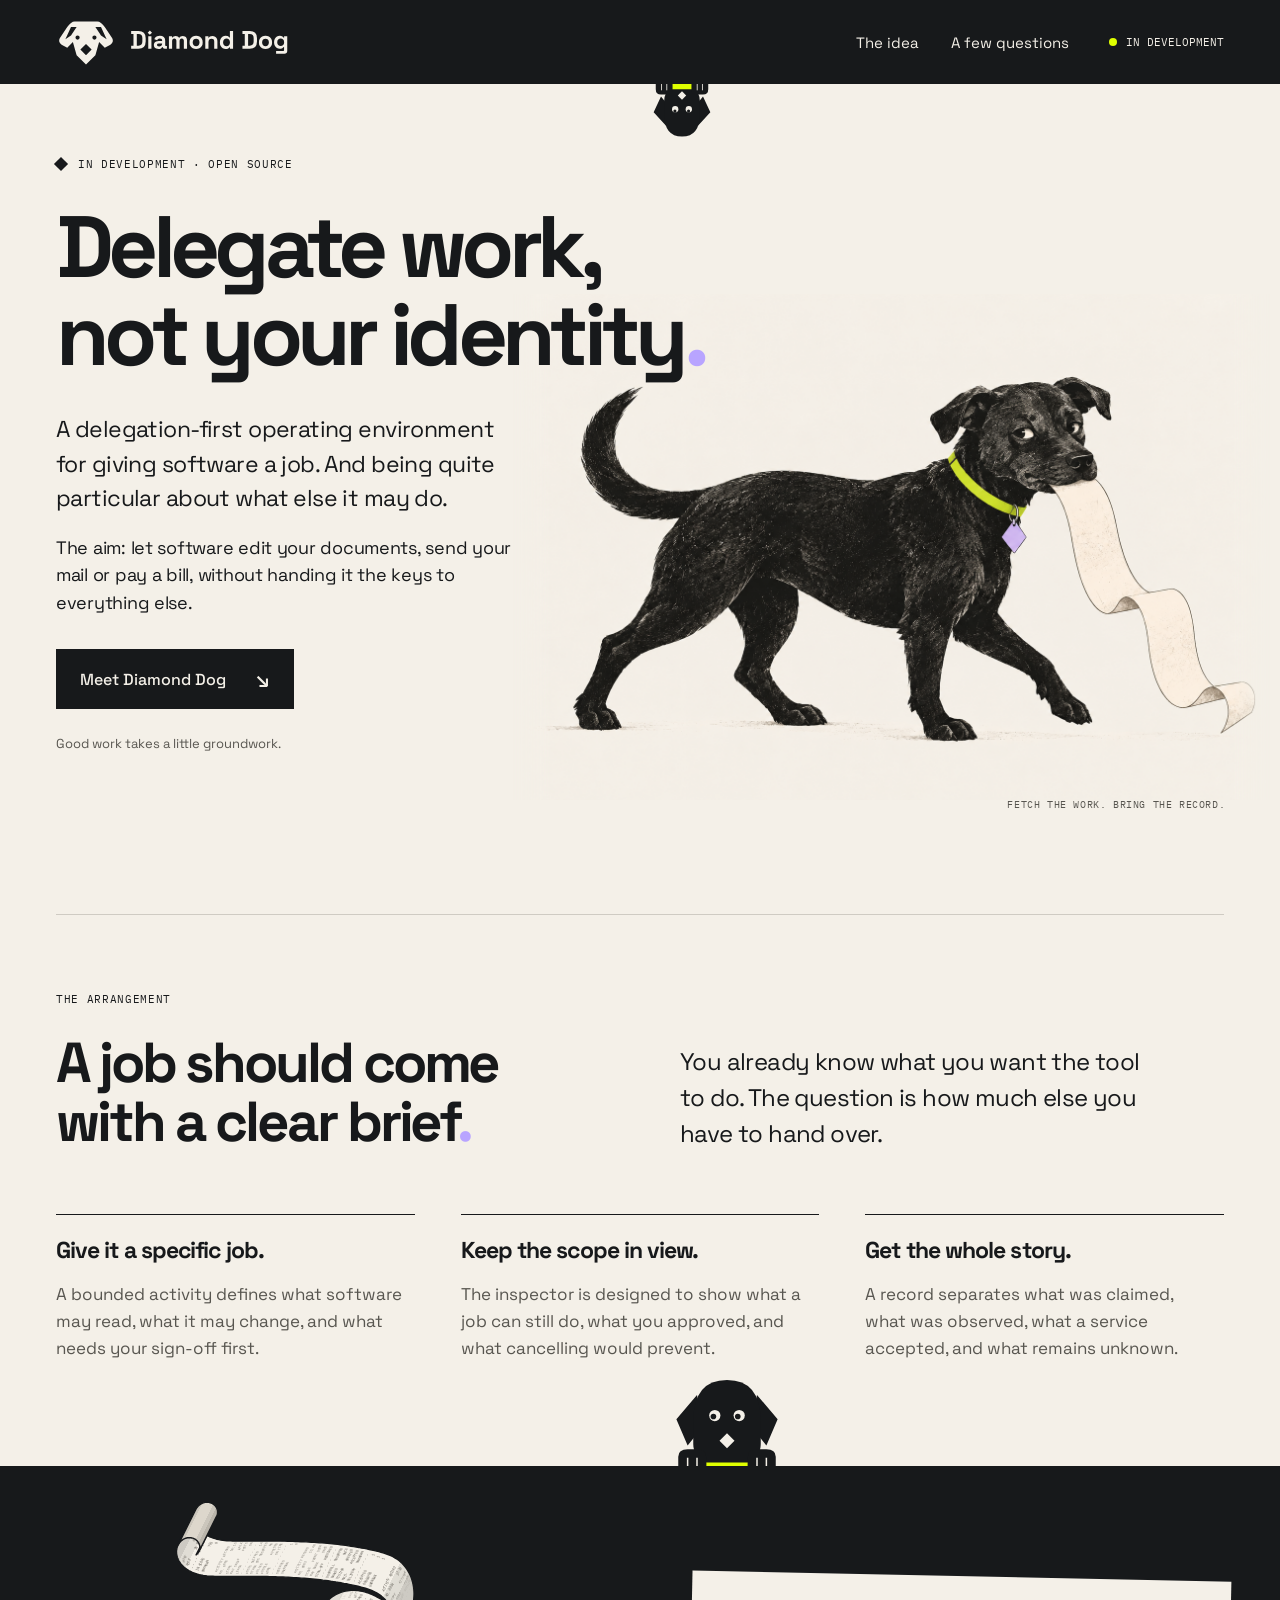
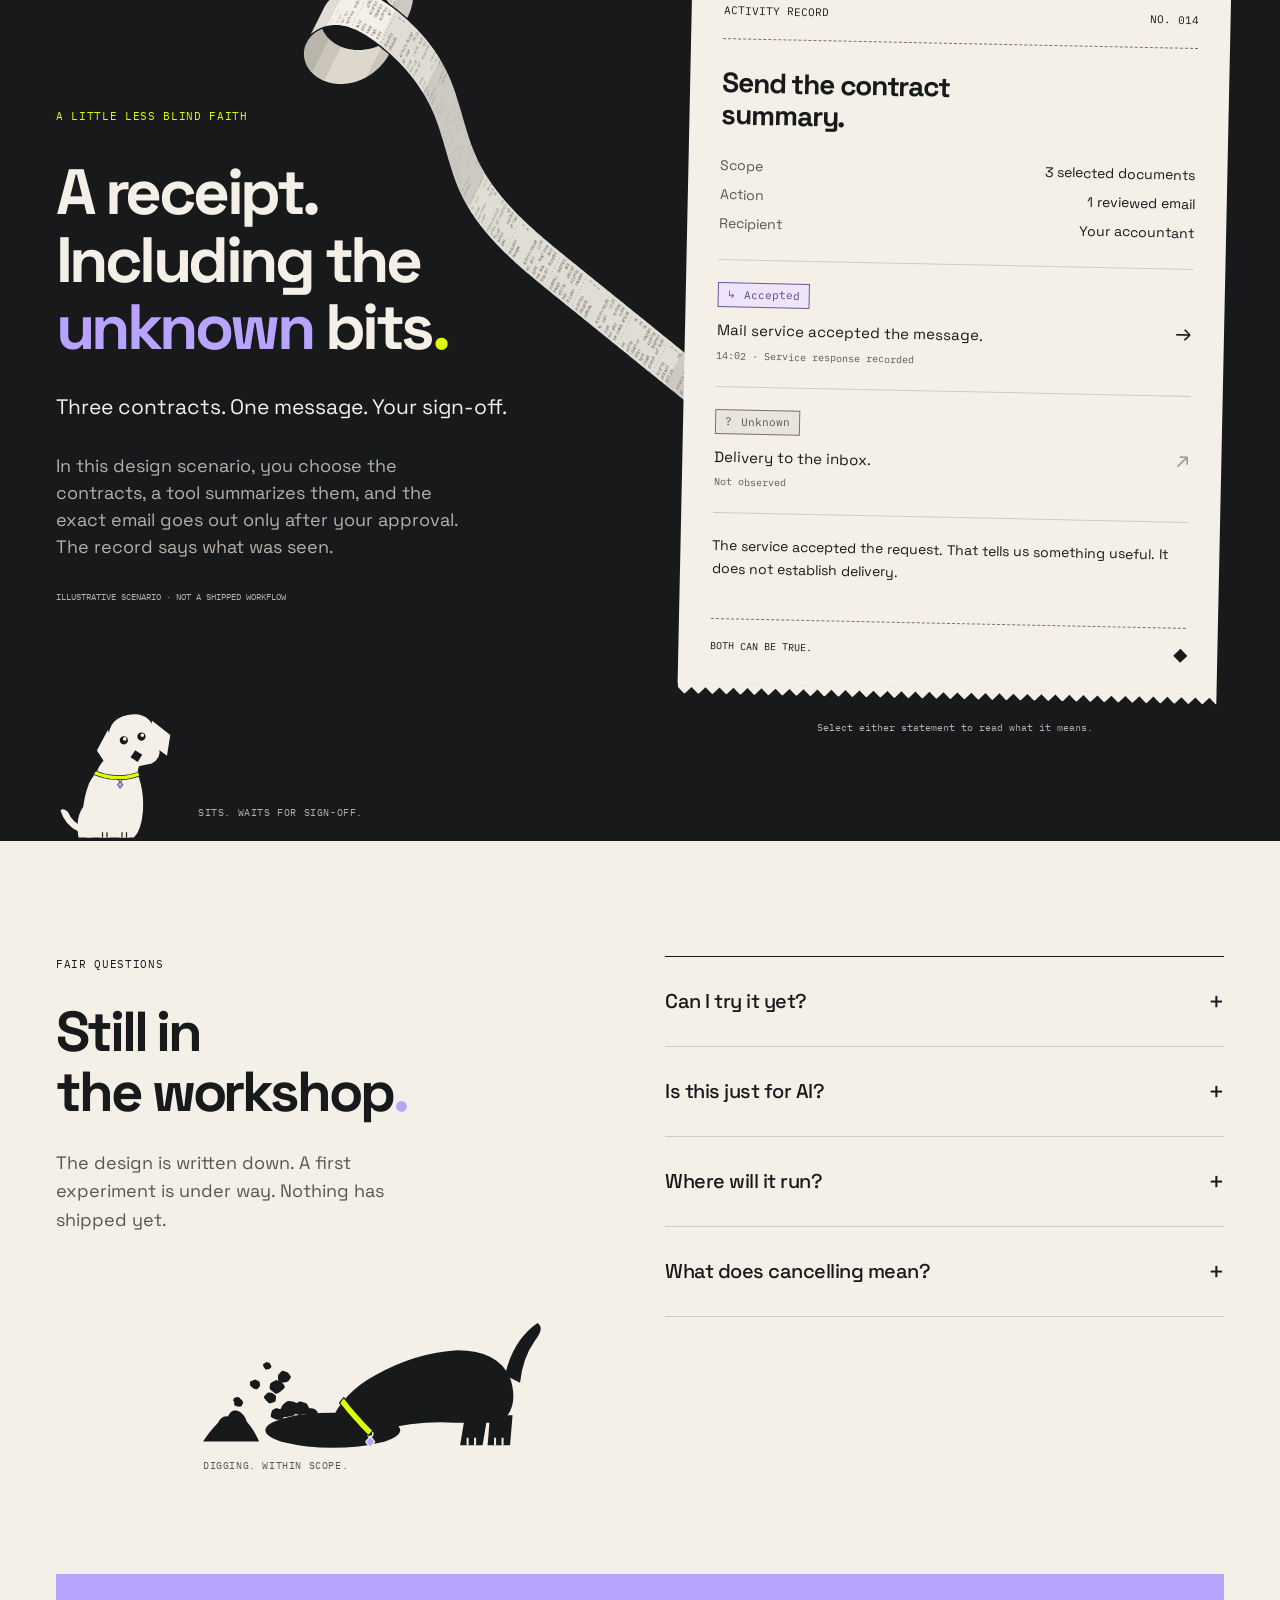
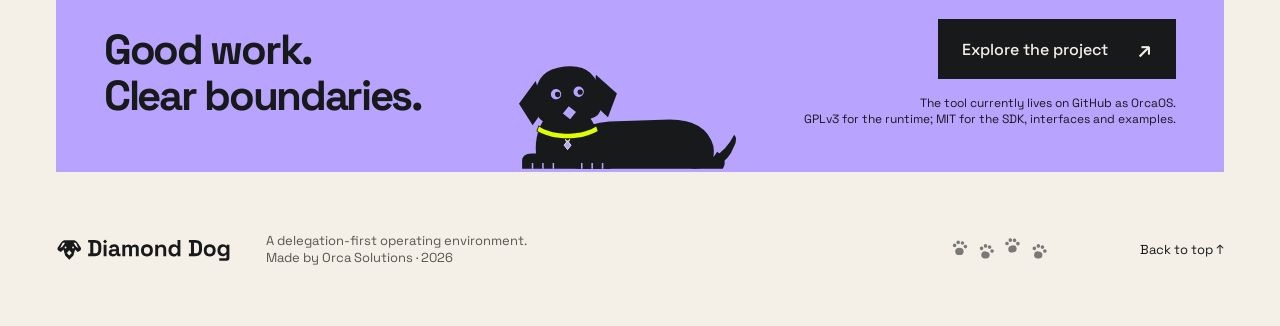
==== commit dbcae87e: "Dirt out of the hole, a head bob, one torn edge, a preview switch The digging dog's dirt now rises f" ====
--- a/site/index.html
+++ b/site/index.html
@@ -18,8 +18,8 @@
   <link rel="icon" href="assets/favicon.svg" type="image/svg+xml">
   <link rel="apple-touch-icon" href="apple-touch-icon.png">
   <link rel="preload" href="assets/SpaceGrotesk-Bold.ttf" as="font" type="font/ttf" crossorigin>
-  <link rel="stylesheet" href="styles.css?v=eb556221a1">
-  <script src="script.js?v=ed78fe6709" defer></script>
+  <link rel="stylesheet" href="styles.css?v=9ad58945a9">
+  <script src="script.js?v=97883d279d" defer></script>
 </head>
 <body>
   <a class="skip-link" href="#main">Skip to content</a>
@@ -76,7 +76,7 @@
   </section>
   <div class="shell">
     <section class="questions" id="questions" aria-labelledby="questions-heading">
-      <div><p class="eyebrow">FAIR QUESTIONS</p><h2 id="questions-heading">Still in <br>the workshop<span class="stop">.</span></h2><p class="questions-intro">The design is written down. A first experiment is under way. Nothing has shipped yet.</p><figure class="dog-dig-wrap"><svg class="dog dog-dig" viewBox="0 0 240 150" width="300" aria-hidden="true" focusable="false"><ellipse cx="62" cy="134" rx="54" ry="14"/><path d="M60 128 Q70 104 96 90 Q128 72 162 70 Q194 70 204 92 Q212 116 196 128 L160 128 Q130 126 100 134 Z"/><path d="M168 122 L164 146 L182 146 L186 122 Z M188 122 L186 146 L204 146 L206 122 Z"/><path class="dog-line" d="M170 146 V140 M176 146 V140 M192 146 V140 M198 146 V140"/><g class="dog-tail" style="transform-origin:202px 88px"><path d="M200 90 Q206 62 226 48 Q232 52 224 62 Q214 76 212 96 Z"/></g><circle class="dog-ring" cx="92" cy="136.94" r="2.1" stroke-width="1.1"/><path class="dog-collar-edge" d="M66.82 112.11L72.36 119.07L77.81 125.45L83.63 131.82L90.43 138.84L94.82 134.46L88.14 127.58L82.2 121.05L76.66 114.54L70.82 107.13L68.25 110.24Z"/><path class="dog-collar" d="M67.96 112.1L73.06 118.5L78.49 124.86L84.28 131.21L90.44 137.55L93.56 134.45L87.49 128.19L81.52 121.65L75.96 115.11L70.8 108.57L68.96 110.8Z"/><path class="dog-tag" d="M92 138.66L95.6 143.26L92 147.86L88.4 143.26Z" stroke-width="1"/><path d="M16 112 l7 -4 l2 7 z M30 98 l6 -5 l4 7 z M8 126 l6 0 l-1 6 z M44 92 l3 -5 l4 4 z"/></svg><figcaption>DIGGING. WITHIN SCOPE.</figcaption></figure></div>
+      <div><p class="eyebrow">FAIR QUESTIONS</p><h2 id="questions-heading">Still in <br>the workshop<span class="stop">.</span></h2><p class="questions-intro">The design is written down. A first experiment is under way. Nothing has shipped yet.</p><figure class="dog-dig-wrap"><svg class="dog dog-dig" viewBox="-42 0 282 150" width="352" aria-hidden="true" focusable="false"><ellipse cx="62" cy="134" rx="54" ry="14"/><path d="M11.03 80.01L9.48 79.46L9.01 79.4L8.57 79.55L6.55 80.76L6.2 81.1L6.06 81.48L6.11 81.96L6.52 83.13L7.77 84.99L8.06 85.27L8.37 85.4L8.77 85.41L11.2 84.96L12.5 83.78L12.76 83.4L12.82 83.02L12.7 82.58L11.62 80.52L11.37 80.21ZM28.37 91.1L28.07 90.46L26.34 88.14L25.47 87.49L22.63 86.43L21.99 86.32L21.46 86.44L20.93 86.81L18.59 89.2L18.24 89.73L18.11 90.36L18.09 92.96L18.21 93.6L18.52 94.07L18.8 94.27L17.28 93.86L16.51 93.81L15.79 94.07L12.56 96.04L11.94 96.64L11.65 97.46L11.37 99.98L11.41 100.63L11.63 101.14L12.06 101.62L15.57 104.34L16.24 104.68L16.87 104.72L17.58 104.49L19.64 103.3L22.9 100.49L23.33 99.93L23.51 99.35L23.46 98.75L23.15 98.11L21.05 95.31L22.11 95.76L22.66 95.9L23.23 95.84L25.55 95.19L26.05 94.96L26.45 94.57L28.08 92.36L28.37 91.71ZM3.05 94.98L2.68 94.72L0.3 93.56L-0.25 93.42L-0.81 93.52L-3.65 94.67L-4.13 95L-4.39 95.42L-4.46 96.01L-4.28 97.77L-4.14 98.25L-3.83 98.64L-1.94 100.37L-1.22 100.74L0.61 101.15L1.11 101.17L1.51 101.04L1.89 100.72L3.38 98.96L3.65 98.46L3.69 97.89L3.41 95.72L3.27 95.29ZM16.31 106.33L15.94 105.94L13.74 104.34L12.85 104.01L10.54 103.82L9.85 103.92L9.28 104.31L7.19 106.62L6.91 107.08L6.81 107.53L6.88 107.98L7.14 108.45L8.75 110.4L10.65 112.14L11.1 112.42L11.55 112.52L12.08 112.45L15.17 111.46L15.68 111.19L15.99 110.8L16.17 110.25L16.53 107.29L16.49 106.75ZM-13.03 107.72L-14.76 107.27L-16.69 107.9L-17.04 108.11L-17.28 108.45L-17.85 109.95L-17.81 110.25L-17.65 110.56L-17.01 111.38L-17.02 113.2L-16.93 113.69L-16.68 114.04L-16.26 114.3L-14.1 115.07L-13.55 115.15L-11.95 115.07L-11.53 114.97L-11.22 114.77L-10.97 114.43L-9.96 112.43L-9.83 111.86L-9.98 111.3L-10.8 109.8L-11.06 109.47L-11.36 109.28L-11.91 109.18L-12.44 108.21L-12.69 107.9ZM19.68 116.98L19.1 116.95L17.41 116.43L16.59 116.34L15.81 116.59L14.03 117.56L13.42 118.07L13.02 118.89L12.3 121.88L12.29 122.8L12.6 123.45L13.31 124.02L15.91 125.28L16.78 125.49L20.29 125.65L20.98 125.52L21.47 125.24L21.88 124.79L22.71 123.58L23.2 123.3L24.86 123.33L29.37 122.57L30.68 122L32.01 121.02L32.65 120.94L34.24 121.59L35.63 121.79L39.62 121.18L40.23 121.24L40.72 121.58L41.06 122.09L41.46 122.44L43.75 123.87L44.92 124.18L46.62 124.14L47.3 123.97L47.67 123.7L47.92 123.4L49.58 120.42L49.78 119.75L49.74 119.29L49.54 118.87L49.2 118.5L47.58 117.2L46.92 116.87L44.91 116.31L43.53 116.31L43 116.08L42.65 115.63L41.63 113.36L40.98 112.52L40.15 112.09L36.25 111.01L35.29 111L34.4 111.4L33.37 112.1L32.73 112.16L32.43 112.07L31.54 111.41L30.75 111.13L27.05 110.47L25.89 110.52L24.86 111.07L22.12 113.44L21.27 114.6L20.41 116.53L19.96 116.89ZM2.97 142.94L1.25 139.33L-0.68 135.84L-1.92 133.83L-3.67 131.26L-5.06 129.39L-6.88 127.14L-8.13 124.24L-8.79 123.06L-9.51 121.99L-10.84 120.5L-11.71 119.78L-12.66 119.18L-14.47 118.4L-15.39 118.18L-16.27 118.1L-17.1 118.16L-17.89 118.36L-18.64 118.7L-19.34 119.17L-20.01 119.78L-20.61 120.51L-21.2 121.4L-21.7 122.35L-22.02 122.72L-22.47 122.89L-23.6 122.86L-24.36 122.94L-25.45 123.23L-26.51 123.76L-27.77 124.77L-28.94 126.19L-30.11 128.11L-33.5 131.75L-37 136.02L-39.5 139.38L-41.99 142.99L2.94 143Z"/><path d="M60 128 Q70 104 96 90 Q128 72 162 70 Q194 70 204 92 Q212 116 196 128 L160 128 Q130 126 100 134 Z"/><path d="M168 122 L164 146 L182 146 L186 122 Z M188 122 L186 146 L204 146 L206 122 Z"/><path class="dog-line" d="M170 146 V140 M176 146 V140 M192 146 V140 M198 146 V140"/><g class="dog-tail" style="transform-origin:202px 88px"><path d="M200 90 Q206 62 226 48 Q232 52 224 62 Q214 76 212 96 Z"/></g><circle class="dog-ring" cx="92" cy="136.94" r="2.1" stroke-width="1.1"/><path class="dog-collar-edge" d="M66.82 112.11L72.36 119.07L77.81 125.45L83.63 131.82L90.43 138.84L94.82 134.46L88.14 127.58L82.2 121.05L76.66 114.54L70.82 107.13L68.25 110.24Z"/><path class="dog-collar" d="M67.96 112.1L73.06 118.5L78.49 124.86L84.28 131.21L90.44 137.55L93.56 134.45L87.49 128.19L81.52 121.65L75.96 115.11L70.8 108.57L68.96 110.8Z"/><path class="dog-tag" d="M92 138.66L95.6 143.26L92 147.86L88.4 143.26Z" stroke-width="1"/></svg><figcaption>DIGGING. WITHIN SCOPE.</figcaption></figure></div>
       <div class="faq-list">
         <details><summary>Can I try it yet?<span aria-hidden="true">+</span></summary><p>Not yet. We’re testing the design on existing platforms first. This page introduces the project; it isn’t an invitation to hand over an account.</p></details>
         <details><summary>Is this just for AI?<span aria-hidden="true">+</span></summary><p>No. The same rules apply to apps, scripts and AI participants. Diamond Dog is about the arrangement for delegated work, whoever—or whatever—is doing it.</p></details>
@@ -84,7 +84,7 @@
         <details><summary>What does cancelling mean?<span aria-hidden="true">+</span></summary><p>The design aims to make clear which future work cancellation would prevent. It cannot promise to reverse something that has already happened in an outside service.</p></details>
       </div>
     </section>
-    <section class="closing" aria-label="Project links"><p>Good work.<br>Clear boundaries.</p><svg class="dog dog-rest" viewBox="0 0 264 122" width="250" aria-hidden="true" focusable="false"><path d="M98 118 Q78 118 80 98 Q86 72 128 68 L192 66 Q230 66 238 94 Q242 118 218 118 Z"/><path d="M214 118 Q234 114 242 100 Q254 108 248 118 Z"/><g class="dog-tail" style="transform-origin:240px 104px"><path d="M238 106 Q252 98 260 82 Q264 86 260 94 Q254 110 242 114 Z"/></g><path d="M52 112 Q46 82 62 62 L106 62 Q122 82 116 112 Z"/><circle class="dog-ring" cx="84.01" cy="86.84" r="2.1" stroke-width="1.1"/><path class="dog-collar-edge" d="M51.05 78.5L55.21 80.76L58.56 82.24L62.03 83.49L64.18 84.14L66.37 84.72L70.09 85.53L74.67 86.24L79.32 86.66L84.01 86.8L88.7 86.66L93.33 86.24L97.91 85.53L101.63 84.72L103.82 84.14L105.97 83.49L109.47 82.22L112.78 80.76L114.66 79.79L116.95 78.48L115.99 75.76L114.55 72.19L112.05 73.69L110.44 74.55L108.76 75.36L106.41 76.33L102.66 77.61L100.73 78.14L98.06 78.77L93.93 79.5L91.84 79.77L89 80.02L86.87 80.14L84 80.2L81.13 80.14L79 80.02L75.46 79.68L71.98 79.17L68.6 78.47L65.33 77.6L62.21 76.56L59.25 75.36L56.48 73.99L53.45 72.2L52.01 75.76Z"/><path class="dog-collar" d="M52.15 78.07L55.61 79.95L58.9 81.4L62.31 82.63L64.43 83.28L66.58 83.85L70.26 84.65L74.78 85.34L79.37 85.76L84.01 85.9L88.65 85.76L93.22 85.34L97.74 84.65L101.42 83.85L103.57 83.28L105.69 82.63L109.13 81.39L112.39 79.95L114.23 79L115.85 78.07L115.15 76.08L114.11 73.51L112.49 74.48L110.84 75.36L109.12 76.18L106.72 77.18L102.93 78.47L100.95 79.02L98.25 79.65L94.07 80.39L91.94 80.66L89.07 80.92L86.9 81.04L84 81.1L81.1 81.04L78.93 80.92L75.35 80.58L71.83 80.05L68.39 79.35L65.07 78.47L61.89 77.41L58.88 76.18L56.05 74.78L53.89 73.51L52.85 76.08Z"/><path class="dog-tag" d="M84.01 88.56L87.61 93.16L84.01 97.76L80.41 93.16Z" stroke-width="1"/><path d="M36 118 L36 110 Q36 102 46 102 L80 102 Q88 102 90 110 L90 118 Z M78 118 L78 110 Q78 102 88 102 L120 102 Q128 102 130 110 L130 118 Z"/><path class="dog-line" d="M47 118 V112 M58 118 V112 M69 118 V112 M99 118 V112 M110 118 V112 M121 118 V112"/><g transform="rotate(-6 84 40)"><path d="M50 44 Q50 10 84 10 Q118 10 118 44 L118 54 Q118 66 104 68 L64 68 Q50 66 50 54 Z"/><path d="M52 22 L32 44 L44 68 L58 52 Z M116 22 L136 44 L124 68 L110 52 Z"/><circle class="dog-bg" cx="72" cy="38" r="5.5"/><circle class="dog-bg" cx="96" cy="38" r="5.5"/><g class="dog-eyes"><circle cx="73.6" cy="38.5" r="2.8"/><circle cx="97.6" cy="38.5" r="2.8"/></g><path class="dog-bg" d="M84 52 l7 7 l-7 7 l-7 -7 z"/></g></svg><div><a class="button" href="https://github.com/Orca-Solutions/OrcaOS" target="_blank" rel="noopener noreferrer">Explore the project <span aria-hidden="true">↗</span></a><span>The tool currently lives on GitHub as OrcaOS.<br>GPLv3 for the runtime; MIT for the SDK, interfaces and examples.</span></div></section>
+    <section class="closing" aria-label="Project links"><p>Good work.<br>Clear boundaries.</p><svg class="dog dog-rest" viewBox="0 0 264 122" width="250" aria-hidden="true" focusable="false"><path d="M98 118 Q78 118 80 98 Q86 72 128 68 L192 66 Q230 66 238 94 Q242 118 218 118 Z"/><path d="M214 118 Q234 114 242 100 Q254 108 248 118 Z"/><g class="dog-tail" style="transform-origin:240px 104px"><path d="M238 106 Q252 98 260 82 Q264 86 260 94 Q254 110 242 114 Z"/></g><path d="M52 112 Q46 82 62 62 L106 62 Q122 82 116 112 Z"/><circle class="dog-ring" cx="84.01" cy="86.84" r="2.1" stroke-width="1.1"/><path class="dog-collar-edge" d="M51.05 78.5L55.21 80.76L58.56 82.24L62.03 83.49L64.18 84.14L66.37 84.72L70.09 85.53L74.67 86.24L79.32 86.66L84.01 86.8L88.7 86.66L93.33 86.24L97.91 85.53L101.63 84.72L103.82 84.14L105.97 83.49L109.47 82.22L112.78 80.76L114.66 79.79L116.95 78.48L115.99 75.76L114.55 72.19L112.05 73.69L110.44 74.55L108.76 75.36L106.41 76.33L102.66 77.61L100.73 78.14L98.06 78.77L93.93 79.5L91.84 79.77L89 80.02L86.87 80.14L84 80.2L81.13 80.14L79 80.02L75.46 79.68L71.98 79.17L68.6 78.47L65.33 77.6L62.21 76.56L59.25 75.36L56.48 73.99L53.45 72.2L52.01 75.76Z"/><path class="dog-collar" d="M52.15 78.07L55.61 79.95L58.9 81.4L62.31 82.63L64.43 83.28L66.58 83.85L70.26 84.65L74.78 85.34L79.37 85.76L84.01 85.9L88.65 85.76L93.22 85.34L97.74 84.65L101.42 83.85L103.57 83.28L105.69 82.63L109.13 81.39L112.39 79.95L114.23 79L115.85 78.07L115.15 76.08L114.11 73.51L112.49 74.48L110.84 75.36L109.12 76.18L106.72 77.18L102.93 78.47L100.95 79.02L98.25 79.65L94.07 80.39L91.94 80.66L89.07 80.92L86.9 81.04L84 81.1L81.1 81.04L78.93 80.92L75.35 80.58L71.83 80.05L68.39 79.35L65.07 78.47L61.89 77.41L58.88 76.18L56.05 74.78L53.89 73.51L52.85 76.08Z"/><path class="dog-tag" d="M84.01 88.56L87.61 93.16L84.01 97.76L80.41 93.16Z" stroke-width="1"/><path d="M36 118 L36 110 Q36 102 46 102 L80 102 Q88 102 90 110 L90 118 Z M78 118 L78 110 Q78 102 88 102 L120 102 Q128 102 130 110 L130 118 Z"/><path class="dog-line" d="M47 118 V112 M58 118 V112 M69 118 V112 M99 118 V112 M110 118 V112 M121 118 V112"/><g class="dog-head" style="transform-origin:84px 64px"><g transform="rotate(-6 84 40)"><path d="M50 44 Q50 10 84 10 Q118 10 118 44 L118 54 Q118 66 104 68 L64 68 Q50 66 50 54 Z"/><path d="M52 22 L32 44 L44 68 L58 52 Z M116 22 L136 44 L124 68 L110 52 Z"/><circle class="dog-bg" cx="72" cy="38" r="5.5"/><circle class="dog-bg" cx="96" cy="38" r="5.5"/><g class="dog-eyes"><circle cx="73.6" cy="38.5" r="2.8"/><circle cx="97.6" cy="38.5" r="2.8"/></g><path class="dog-bg" d="M84 52 l7 7 l-7 7 l-7 -7 z"/></g></g></svg><div><a class="button" href="https://github.com/Orca-Solutions/OrcaOS" target="_blank" rel="noopener noreferrer">Explore the project <span aria-hidden="true">↗</span></a><span>The tool currently lives on GitHub as OrcaOS.<br>GPLv3 for the runtime; MIT for the SDK, interfaces and examples.</span></div></section>
   </div>
   </main>
   <div class="shell">
--- a/site/styles.css
+++ b/site/styles.css
@@ -64,7 +64,10 @@
 .evidence-copy > .subtle { color: #b5b0a8; font-size: 18px!important; max-width: 430px; }
 .evidence-copy > .example-label { font: 9px/1.7 Plex, monospace!important; color: #b5b0a8; max-width: 380px; }
 .receipt { position: relative; color: var(--ink); background: var(--paper); padding: 32px; transform: rotate(1.2deg); }
-.receipt::after { content: ''; position: absolute; top: 100%; right: 0; left: 0; height: 13px; background: linear-gradient(135deg,var(--paper) 25%,transparent 25%) -7px 0 / 14px 14px,linear-gradient(225deg,var(--paper) 25%,transparent 25%) -7px 0 / 14px 14px; }
+/* The torn edge is one clipped shape (14px teeth, wider than any card) rather than tiled gradients,
+   which some browsers split apart on the tilted card. It tucks 1px under the card to hide the seam. */
+.receipt::after { content: ''; position: absolute; top: calc(100% - 1px); right: 0; left: 0; height: 11px; background: var(--paper);
+  clip-path: path('M0 0V4l7 7 7-7 7 7 7-7 7 7 7-7 7 7 7-7 7 7 7-7 7 7 7-7 7 7 7-7 7 7 7-7 7 7 7-7 7 7 7-7 7 7 7-7 7 7 7-7 7 7 7-7 7 7 7-7 7 7 7-7 7 7 7-7 7 7 7-7 7 7 7-7 7 7 7-7 7 7 7-7 7 7 7-7 7 7 7-7 7 7 7-7 7 7 7-7 7 7 7-7 7 7 7-7 7 7 7-7 7 7 7-7 7 7 7-7 7 7 7-7 7 7 7-7 7 7 7-7 7 7 7-7 7 7 7-7 7 7 7-7 7 7 7-7 7 7 7-7 7 7 7-7 7 7 7-7 7 7 7-7 7 7 7-7 7 7 7-7 7 7 7-7 7 7 7-7 7 7 7-7 7 7 7-7 7 7 7-7 7 7 7-7 7 7 7-7 7 7 7-7 7 7 7-7 7 7 7-7 7 7 7-7 7 7 7-7 7 7 7-7 7 7 7-7 7 7 7-7 7 7 7-7 7 7 7-7 7 7 7-7 7 7 7-7 7 7 7-7 7 7 7-7 7 7 7-7V0Z'); }
 .receipt-header { display: flex; justify-content: space-between; padding-bottom: 21px; border-bottom: 1px dashed #79736a; font: 11px Plex, monospace; }
 .receipt h3 { font-size: 28px; margin: 27px 0 25px; line-height: 1.16; max-width: 350px; }
 .receipt-facts { margin: 0 0 27px; }
@@ -126,8 +129,8 @@
 .dog-sit-wrap { position: absolute; left: max(56px, calc(50% - 660px)); bottom: 0; display: flex; align-items: flex-end; gap: 22px; color: var(--paper); }
 .dog-sit { width: 120px; --dog-bg: var(--ink); --dog-metal: var(--ink); }
 .dog-sit-wrap figcaption { margin-bottom: 20px; font: 10px/1.6 Plex, monospace; letter-spacing: .06em; color: #b5b0a8; }
-.dog-dig-wrap { width: 300px; margin: 28px 0 0 auto; }
-.dog-dig { width: 300px; }
+.dog-dig-wrap { width: 352px; margin: 28px 0 0 auto; }
+.dog-dig { width: 352px; }
 .dog-dig-wrap figcaption { margin-top: 8px; font: 10px/1.6 Plex, monospace; letter-spacing: .06em; color: var(--muted); }
 .dog-rest { width: 250px; align-self: flex-end; margin: 0 24px -45px; --dog-bg: var(--lilac); }
 .dog-paws { width: 120px; margin-left: auto; margin-right: 34px; opacity: .55; }
@@ -135,6 +138,8 @@
 .dog-sit .dog-tail { animation-delay: 2.5s; }
 .dog-rest .dog-tail { animation-delay: 5s; }
 @keyframes dog-wag { 0%, 13%, 100% { transform: rotate(0); } 3% { transform: rotate(14deg); } 6.5% { transform: rotate(-10deg); } 10% { transform: rotate(9deg); } }
+.dog-rest .dog-head { animation: dog-bob 8s ease-in-out 5s infinite; }   /* in time with the tail: left, right, left */
+@keyframes dog-bob { 0%, 13%, 100% { transform: rotate(0); } 3% { transform: rotate(-5deg); } 6.5% { transform: rotate(5deg); } 10% { transform: rotate(-4deg); } }
 @keyframes dog-glance { 0%, 42%, 76%, 100% { transform: translateX(0); } 48%, 70% { transform: translateX(-4px); } }
 
 @media (max-width: 1100px) {
@@ -193,8 +198,8 @@
   .questions { grid-template-columns: 1fr; gap: 34px; padding: 66px 0; }
   .questions h2 br { display: none; }
   .questions-intro { max-width: 440px; }
-  .dog-dig-wrap { width: 220px; margin: 28px 0 0; }
-  .dog-dig { width: 220px; }
+  .dog-dig-wrap { width: 258px; margin: 28px 0 0; }
+  .dog-dig { width: 258px; }
   .receipt-ribbon { display: none; }
   .receipt-ribbon.receipt-ribbon-stacked { display: block; left: calc(470px + min(100% - 470px, 390px) * -0.0026); width: calc(min(100% - 470px, 390px) * 0.4410); top: 475px; margin-top: calc(min(100% - 470px, 390px) * -1.2846); }
   summary { font-size: 19px; }
@@ -214,6 +219,13 @@
 @media (max-width: 370px) {
   h1 { font-size: 36px; }
 }
+/* Preview builds only: script.js adds this switch on Cloudflare preview links, never on the live site. */
+.scheme-switch { position: fixed; z-index: 30; right: 16px; bottom: 16px; display: flex; align-items: center; gap: 2px; padding: 3px; background: var(--ink); color: var(--paper); border: 1px solid var(--paper); font: 11px Plex, monospace; letter-spacing: .06em; text-transform: uppercase; }
+.scheme-switch span { padding: 0 8px 0 7px; color: #b5b0a8; }
+.scheme-switch button { min-height: 32px; padding: 0 11px; border: 0; background: none; color: inherit; font: inherit; letter-spacing: inherit; text-transform: inherit; cursor: pointer; }
+.scheme-switch button:hover { text-decoration: underline; text-underline-offset: .25em; }
+.scheme-switch button[aria-pressed="true"] { background: var(--acid); color: var(--ink); text-decoration: none; }
+
 /* Dim mode: on dark-mode devices the page stays a light page, just dimmer and warmer, so the
    ink dogs and ink sections keep their contrast without a bright sheet of paper at night. */
 @media (prefers-color-scheme: dark) {
